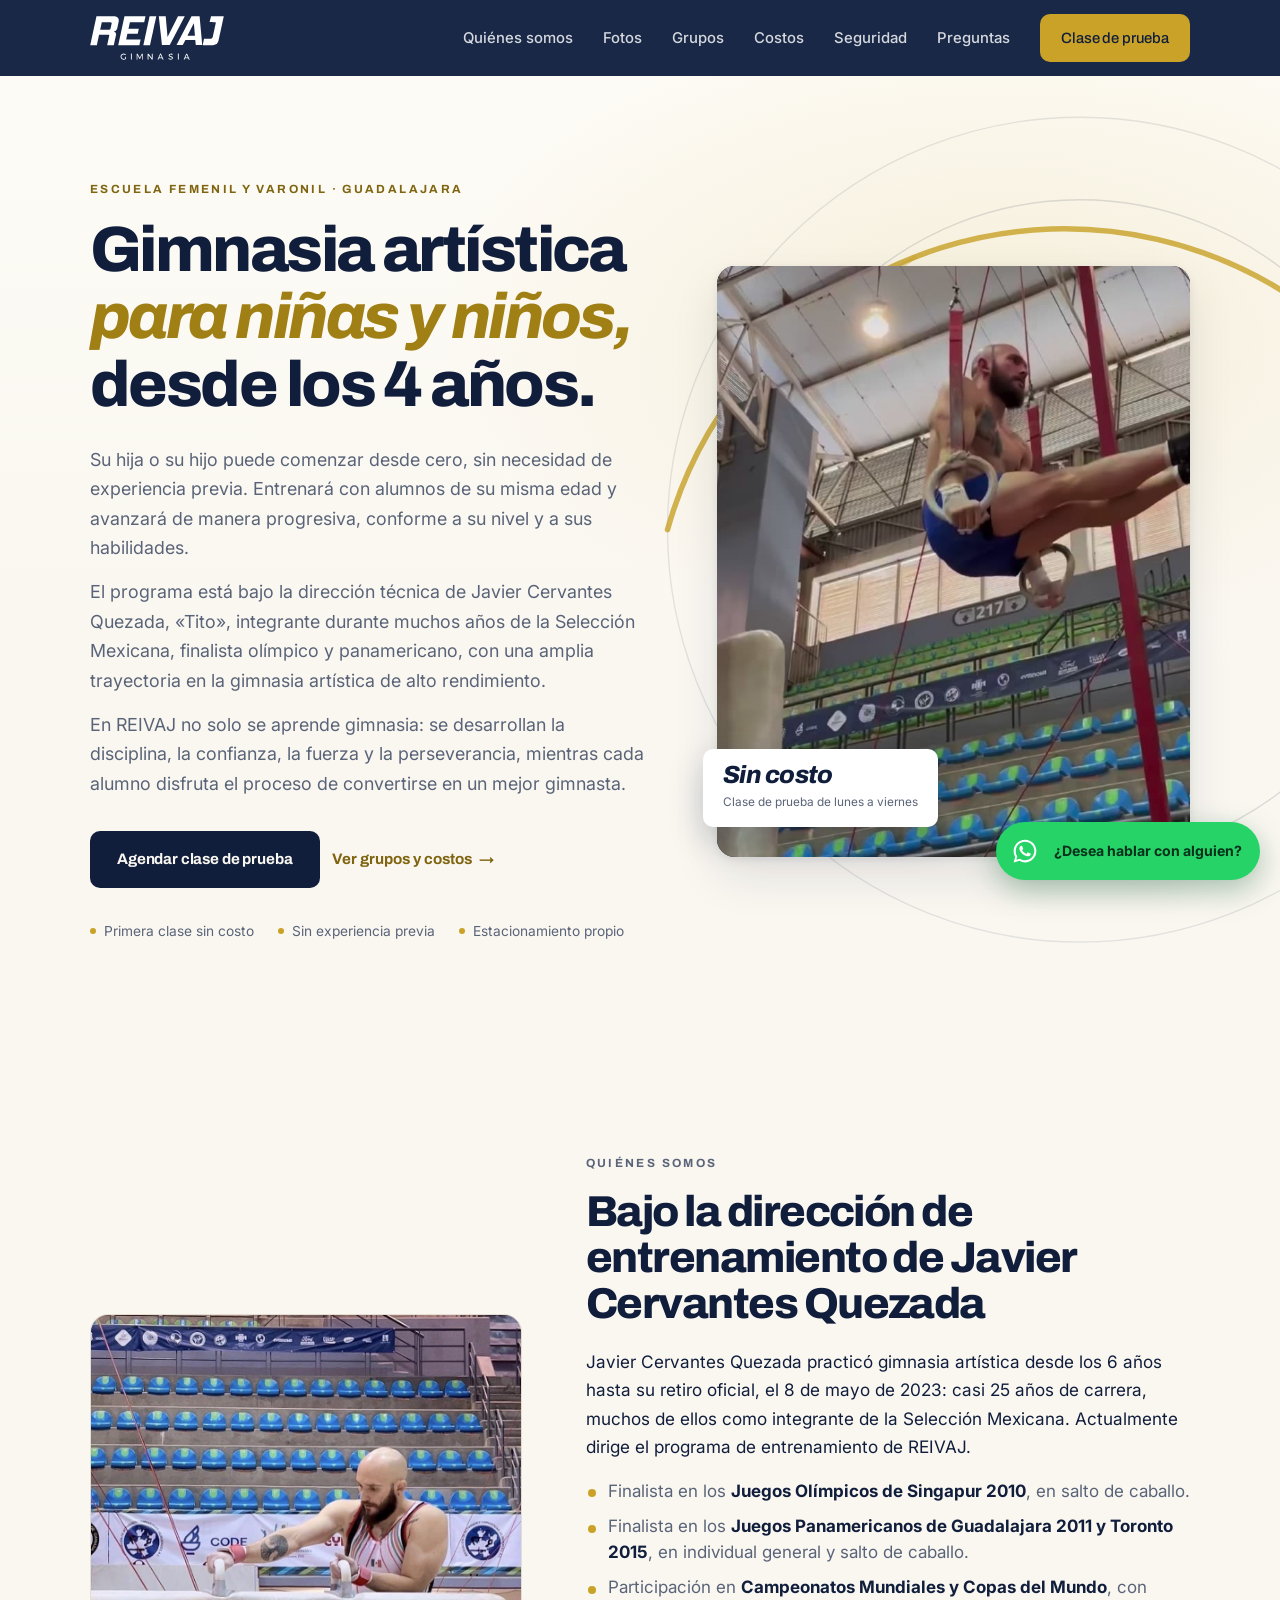
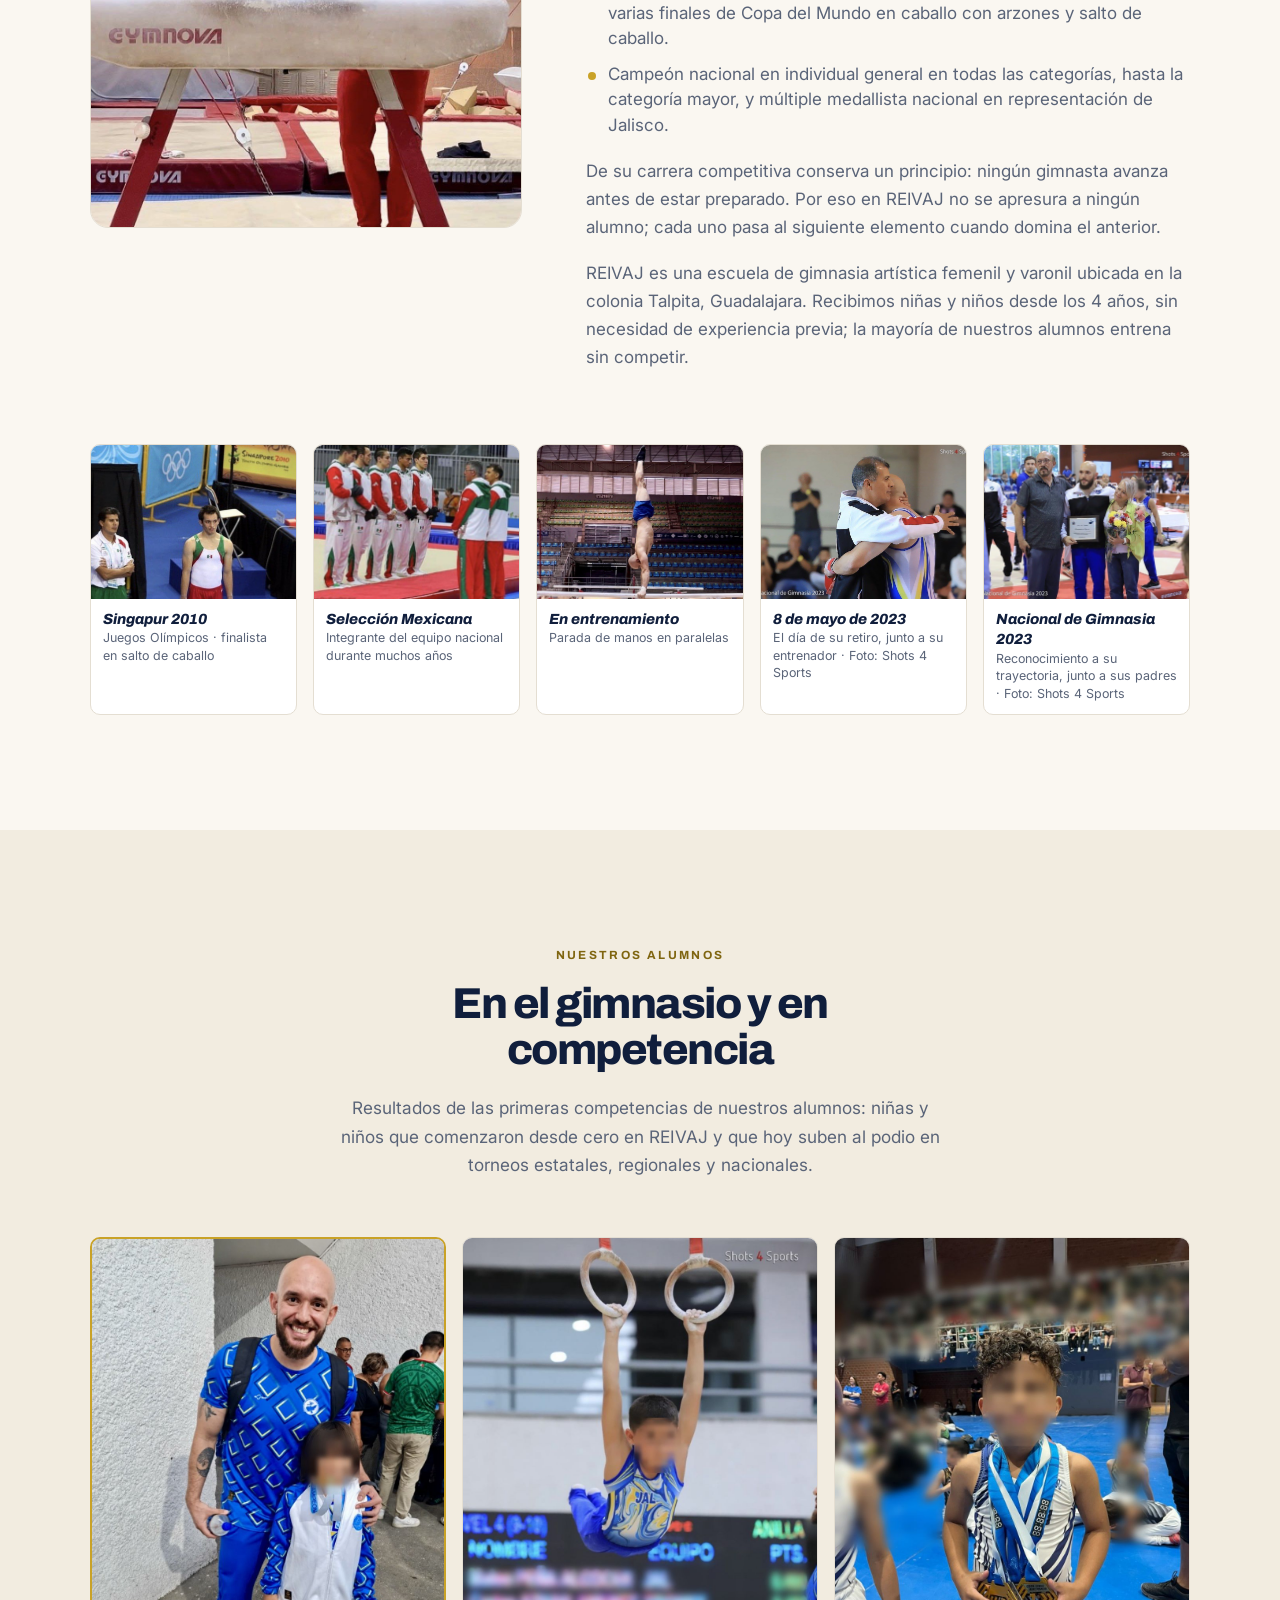
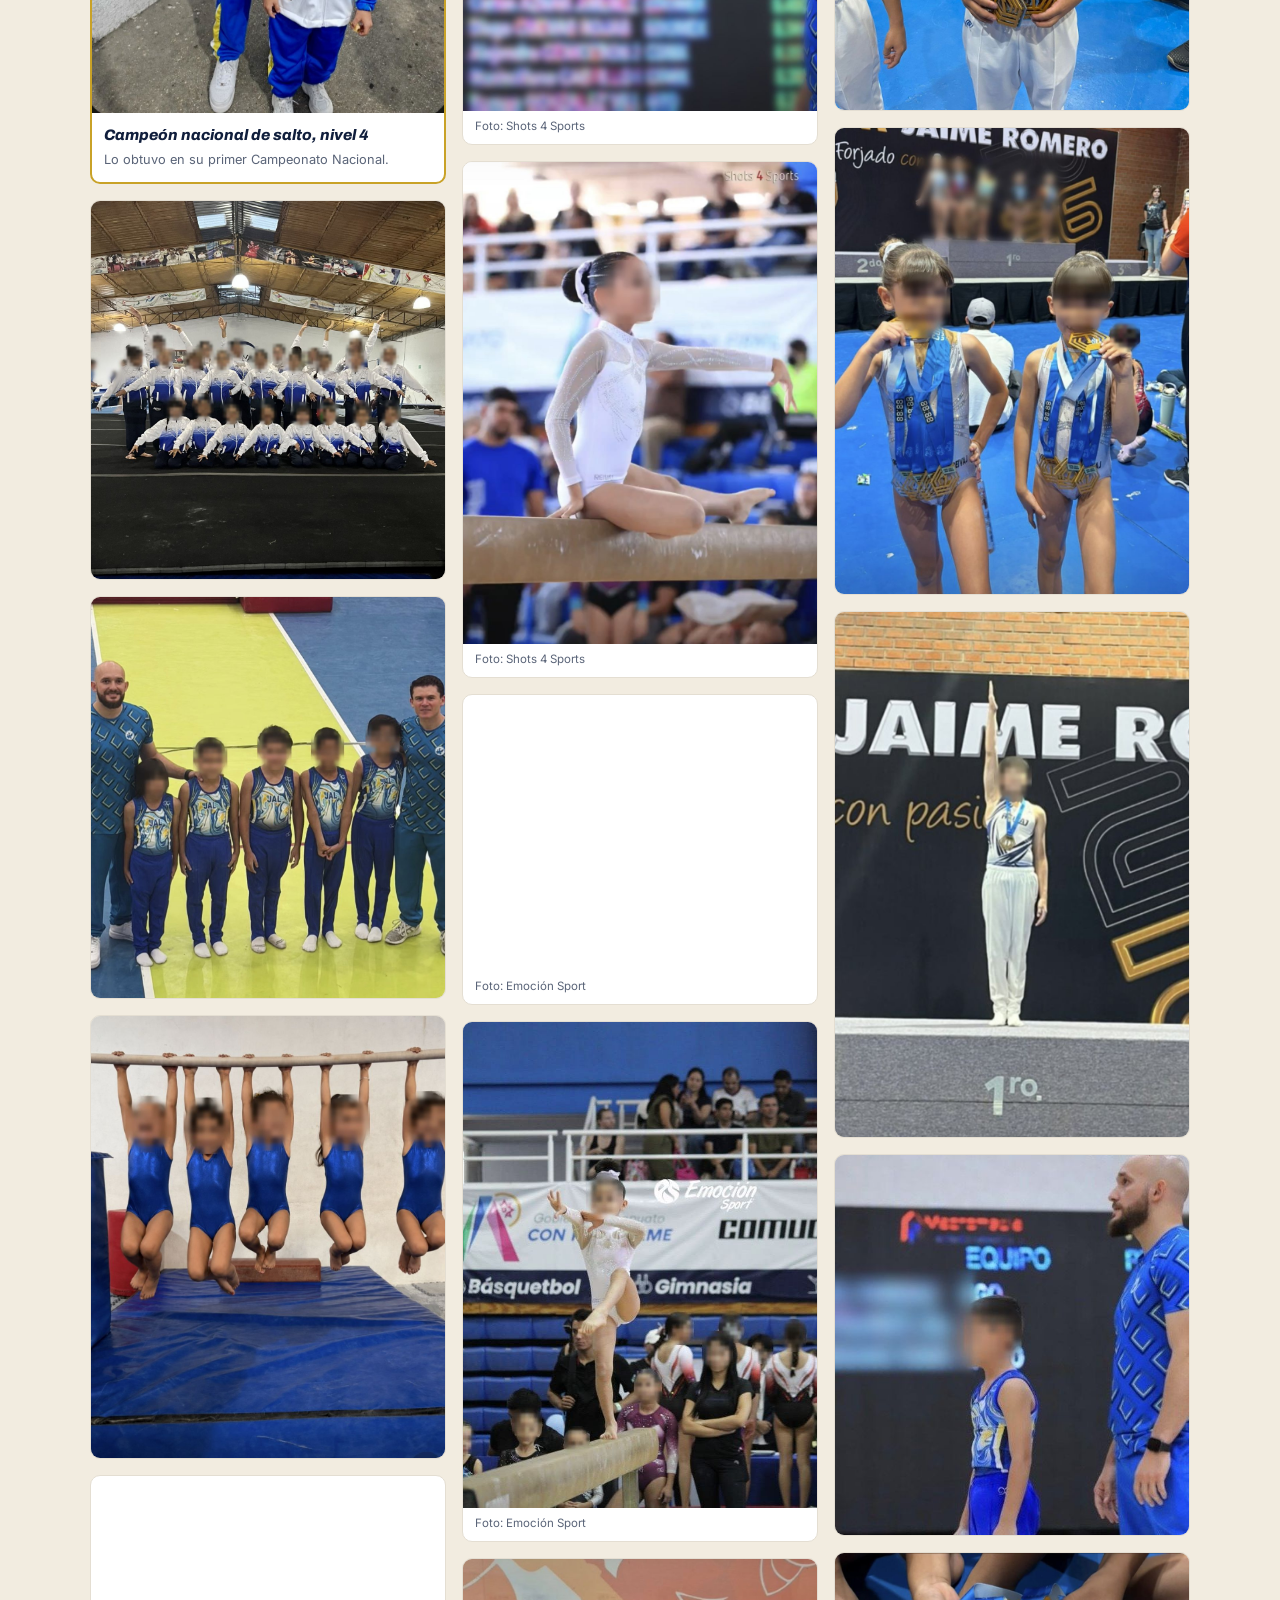
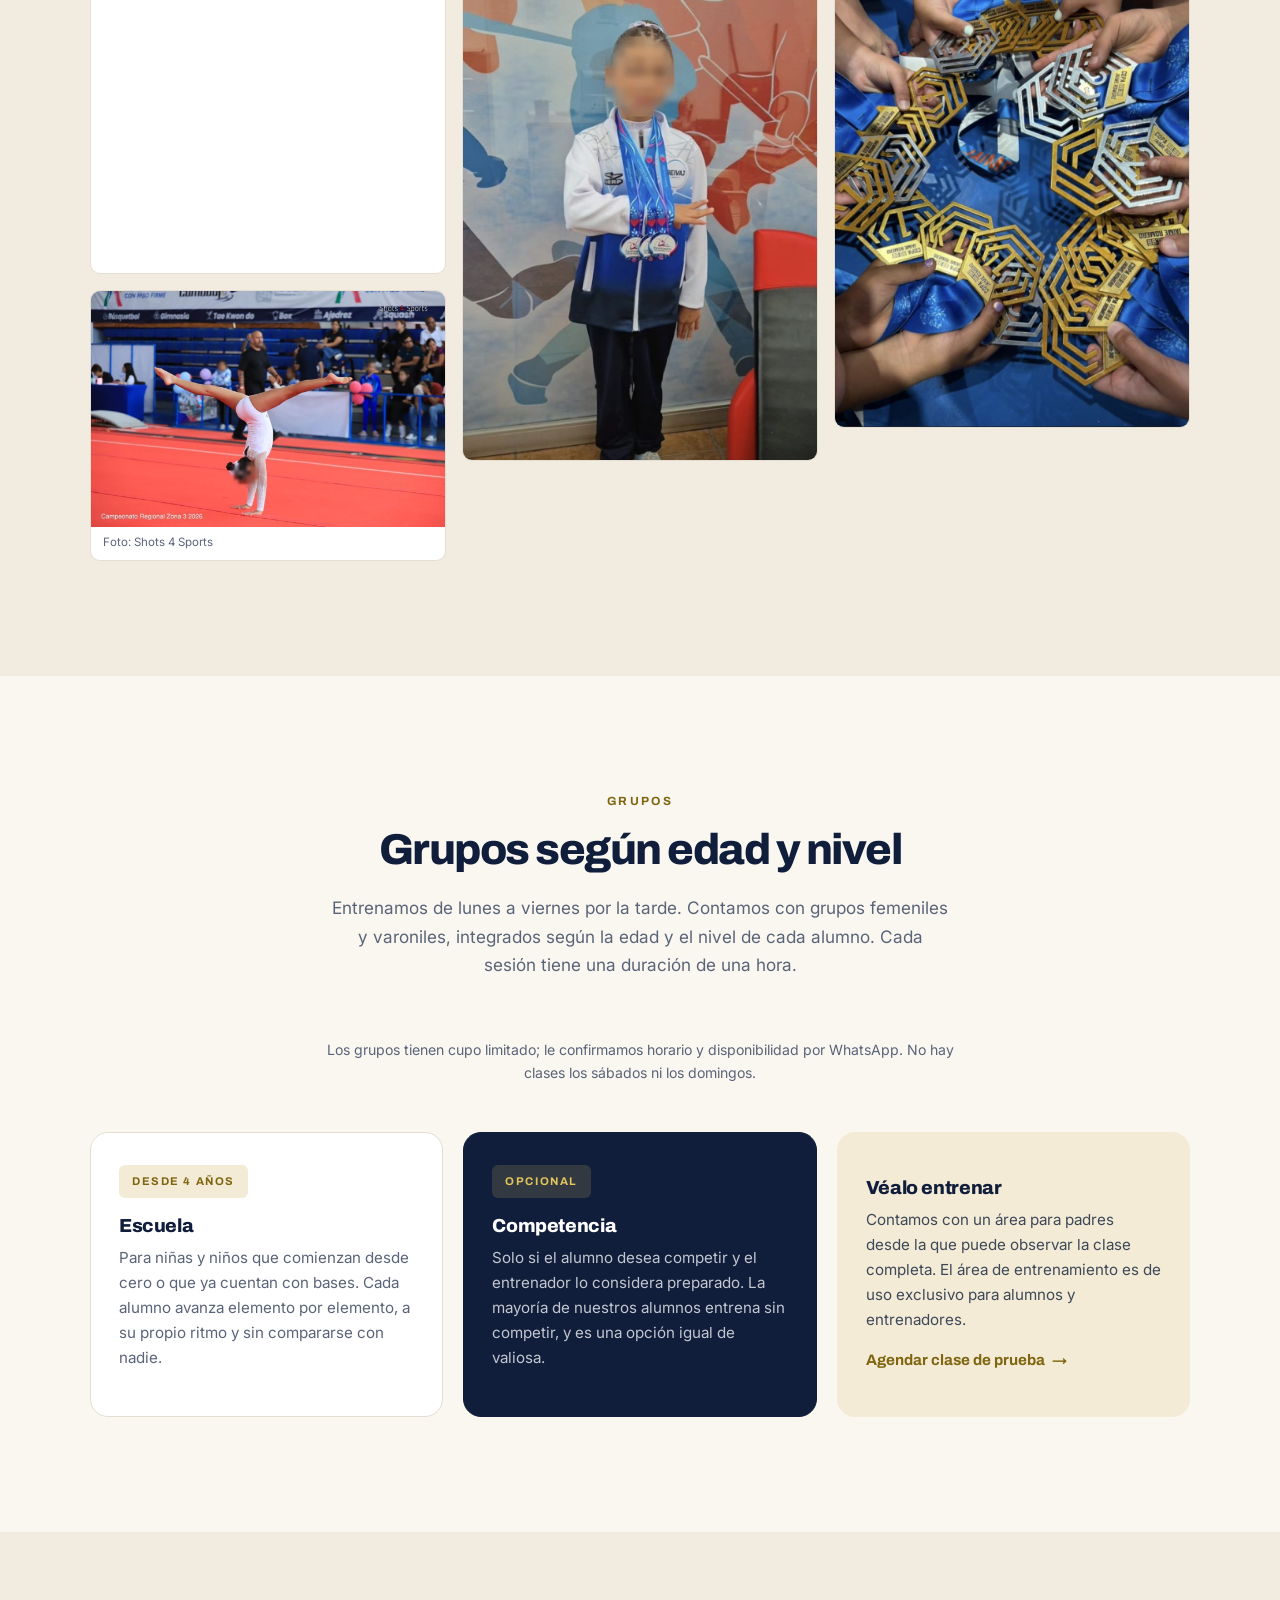
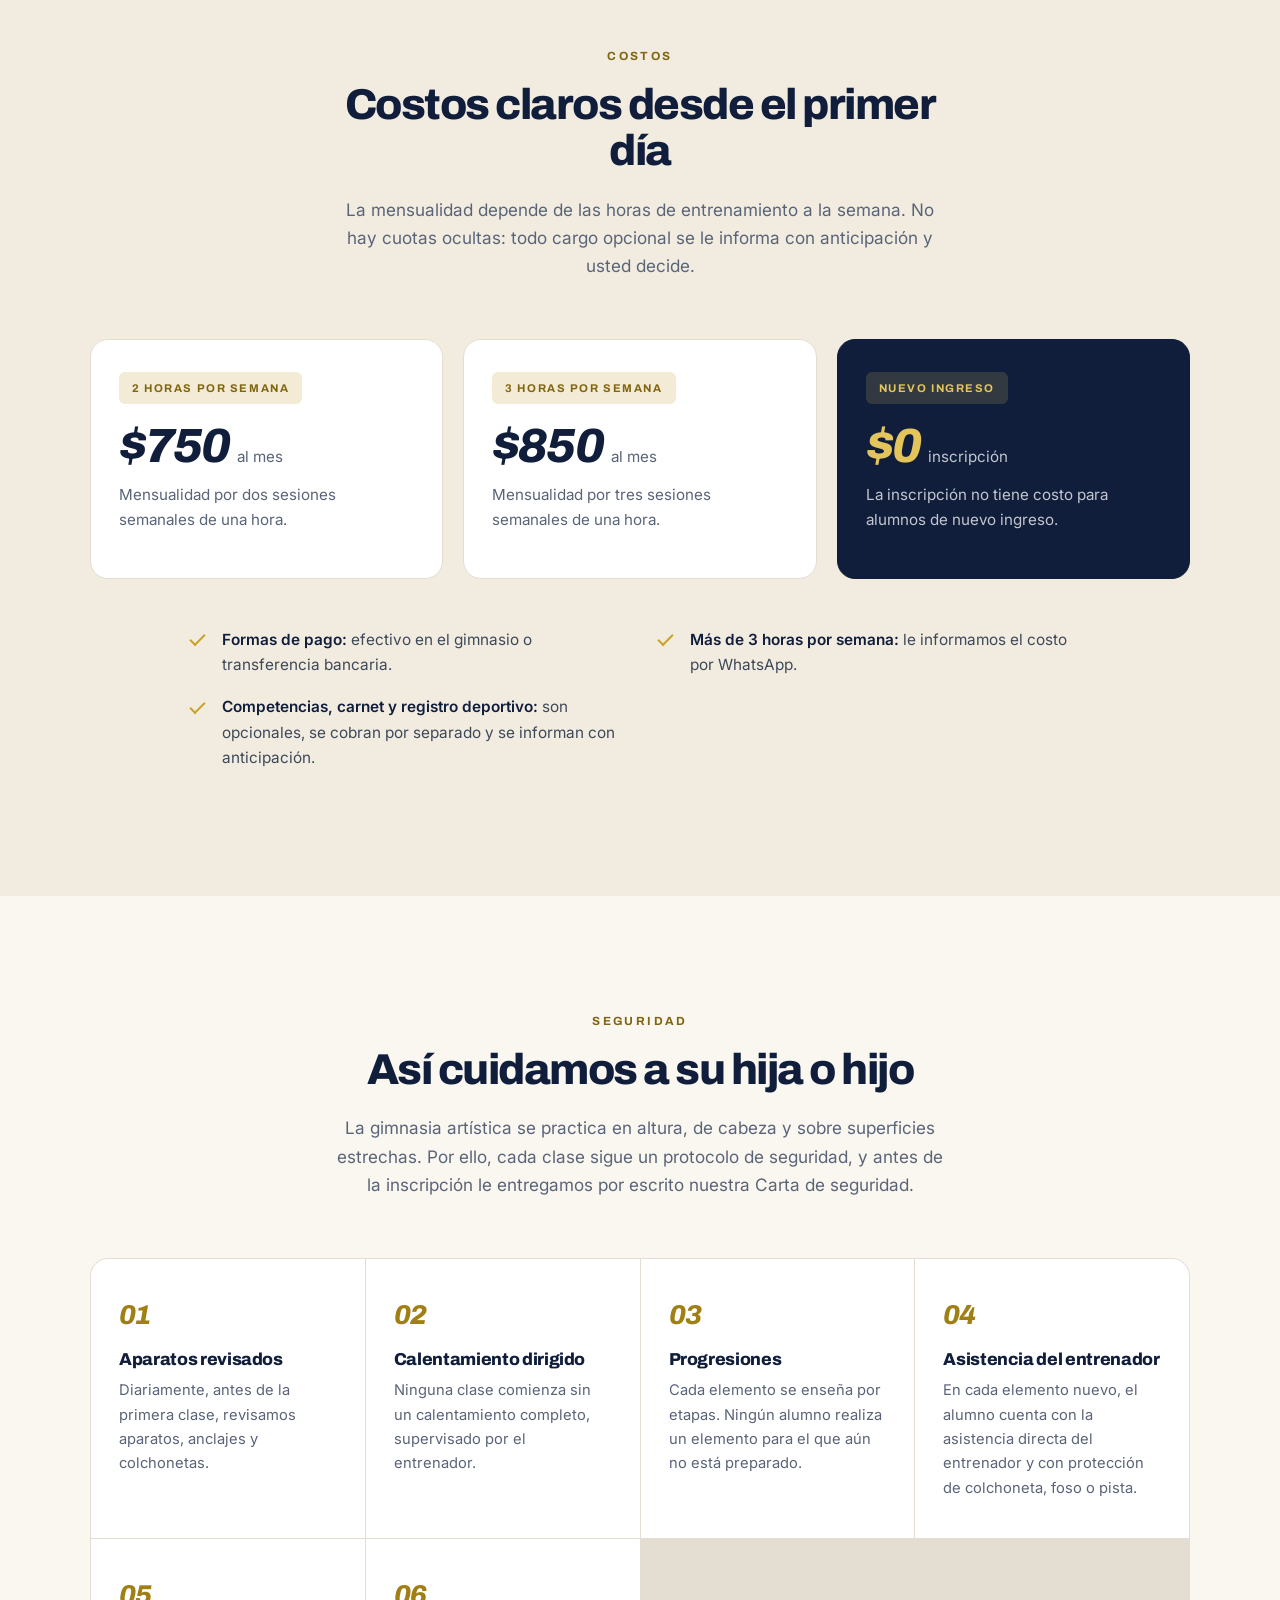
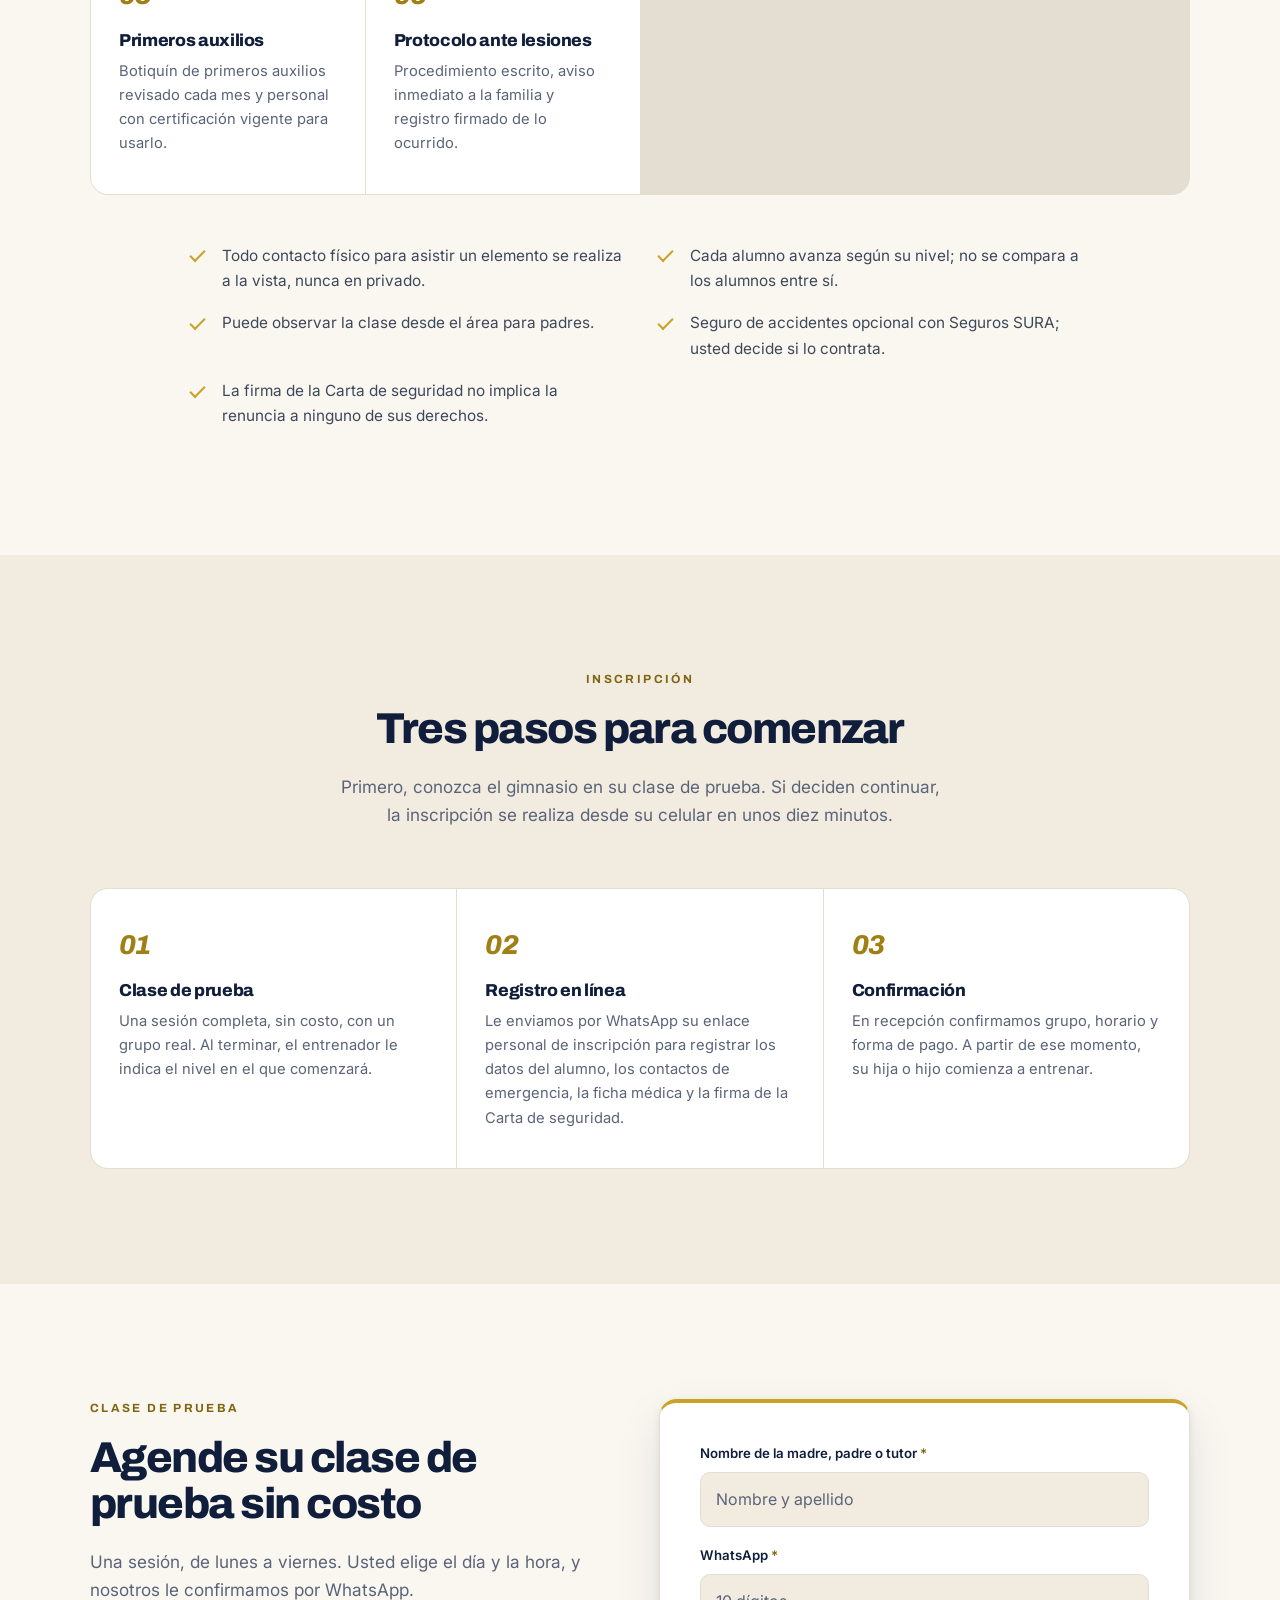
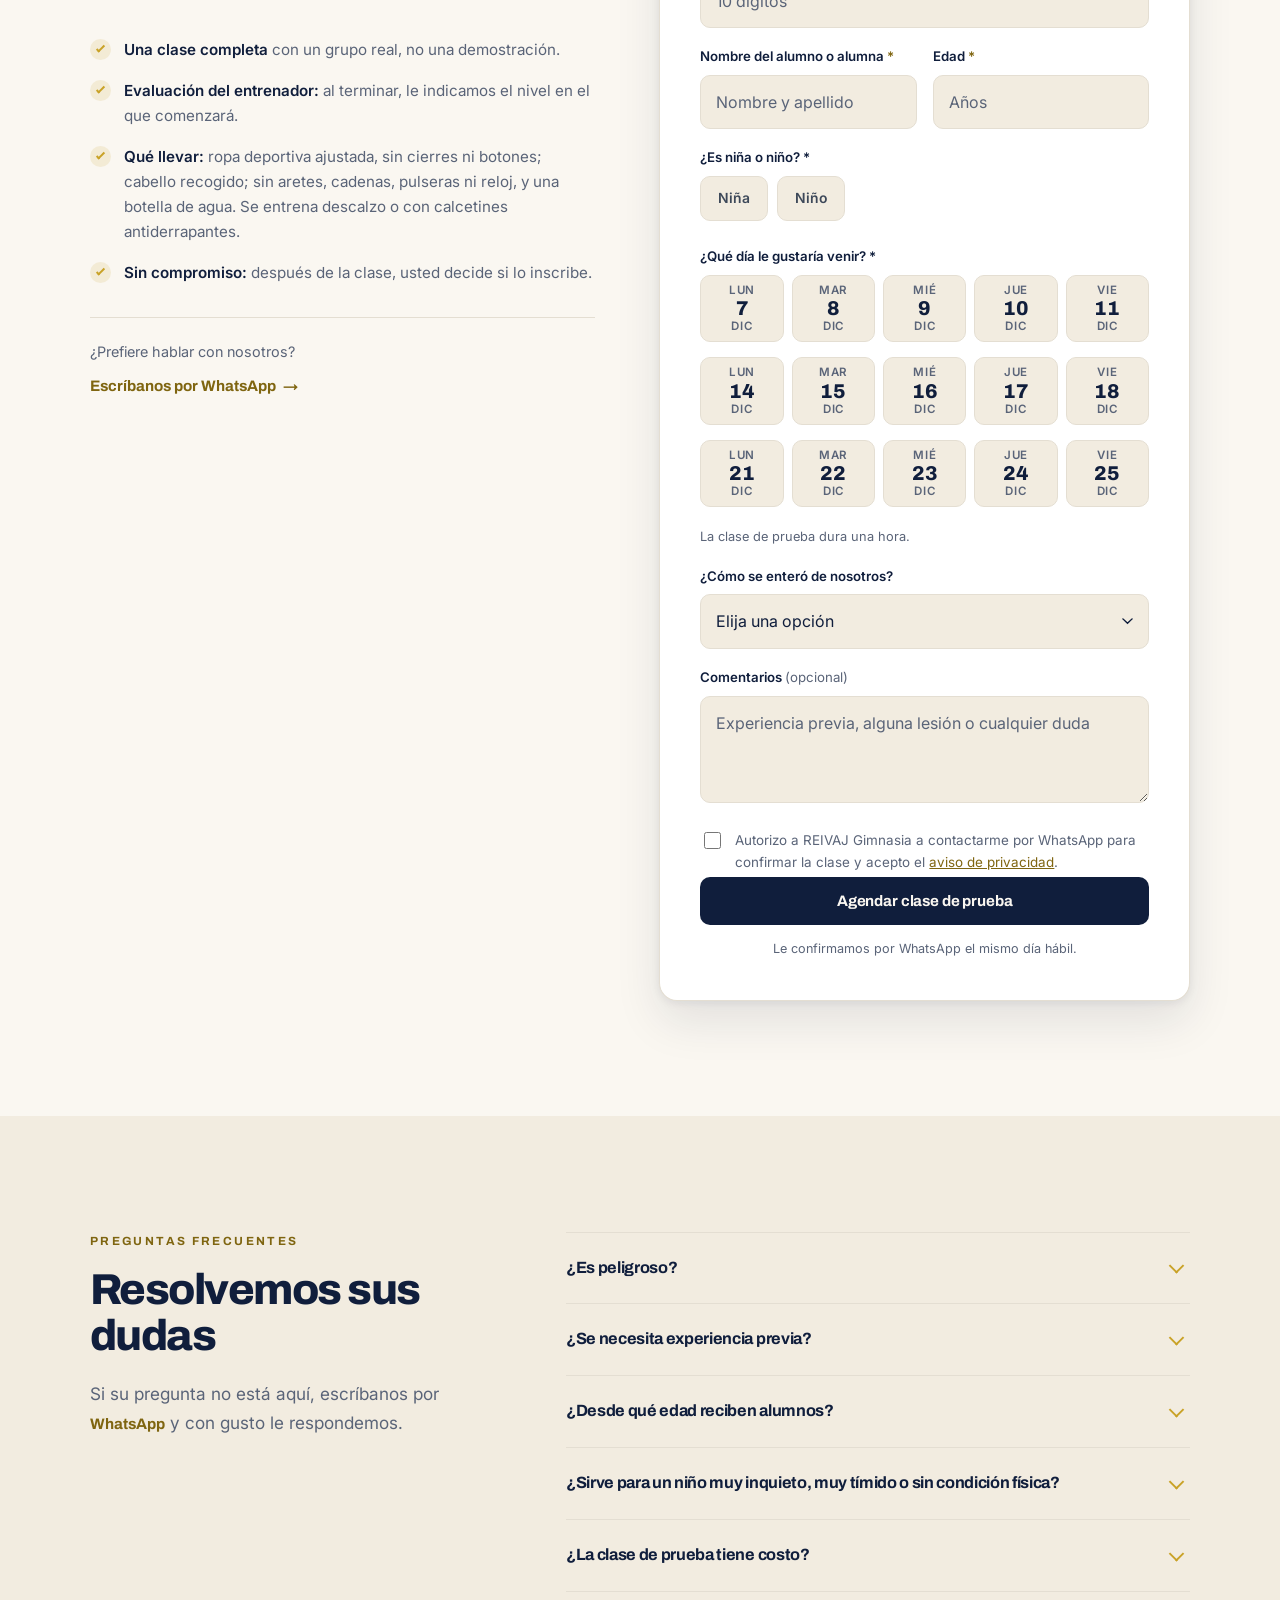
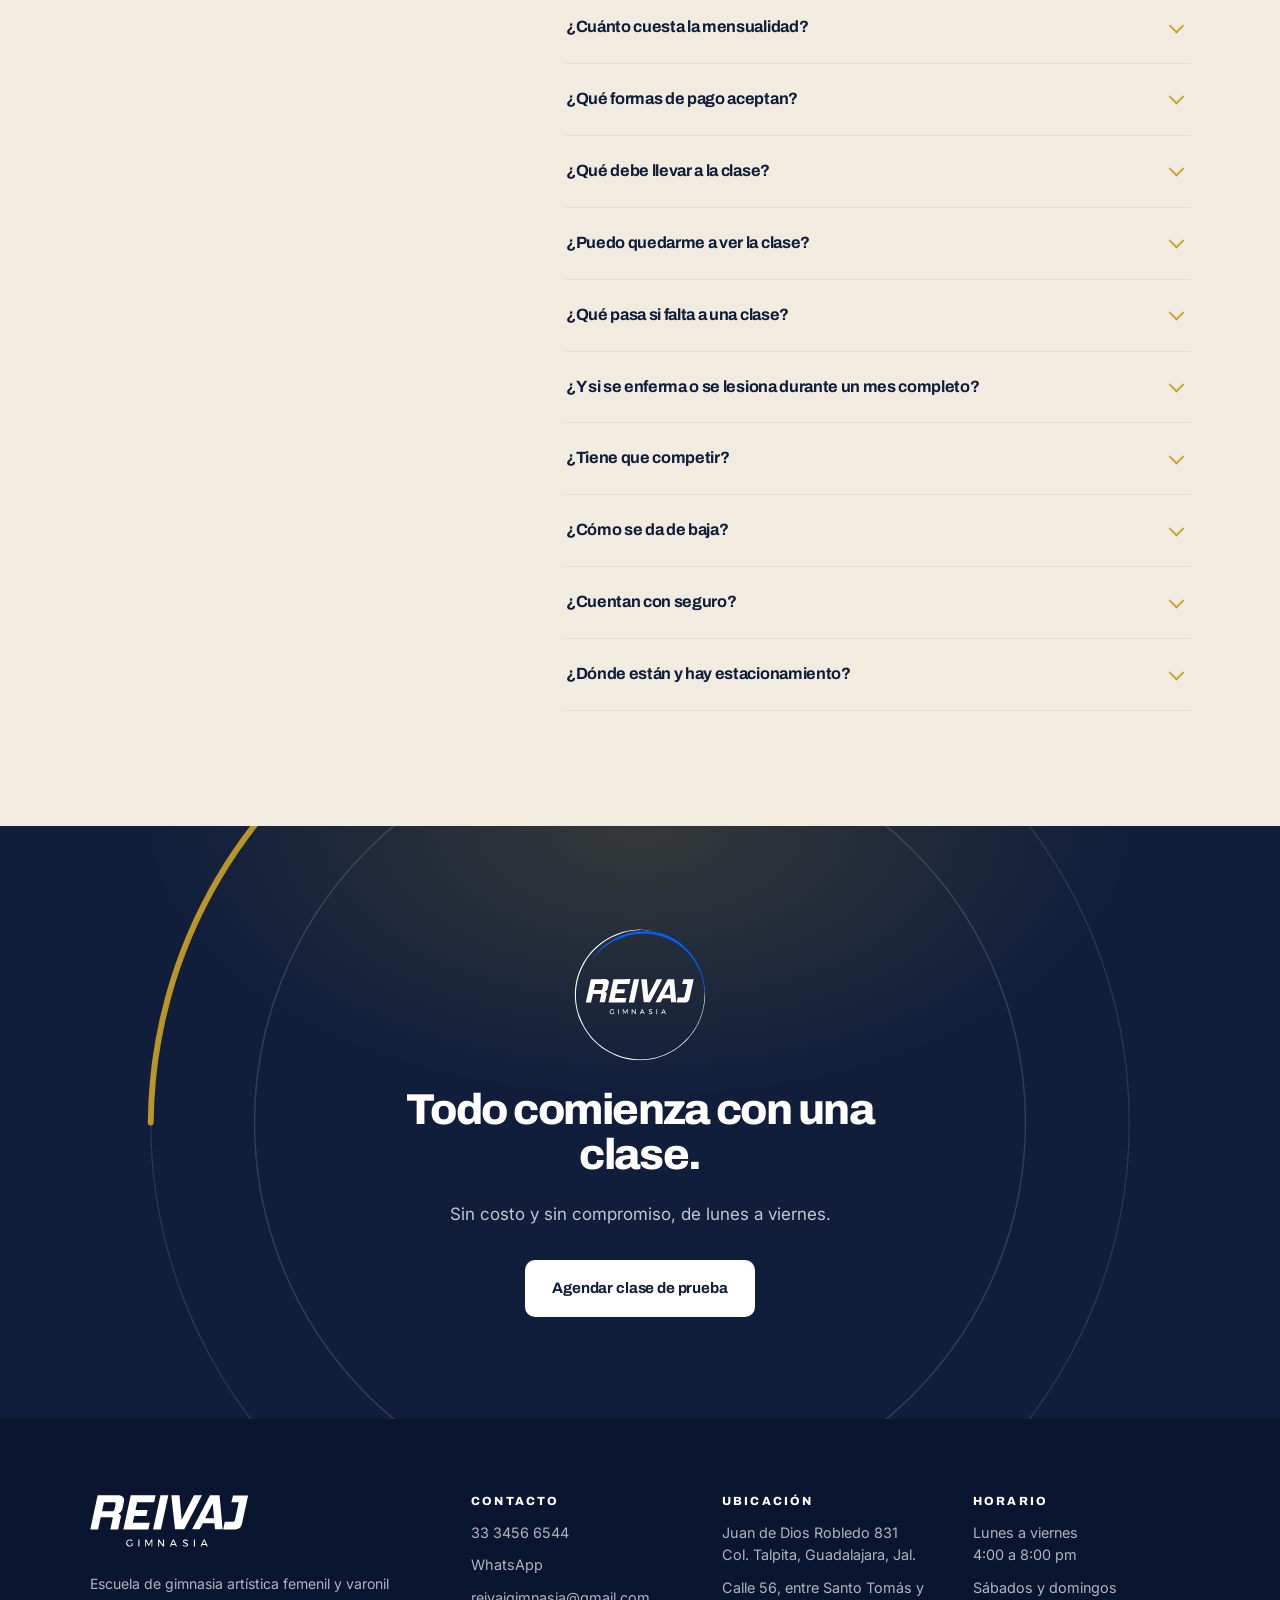
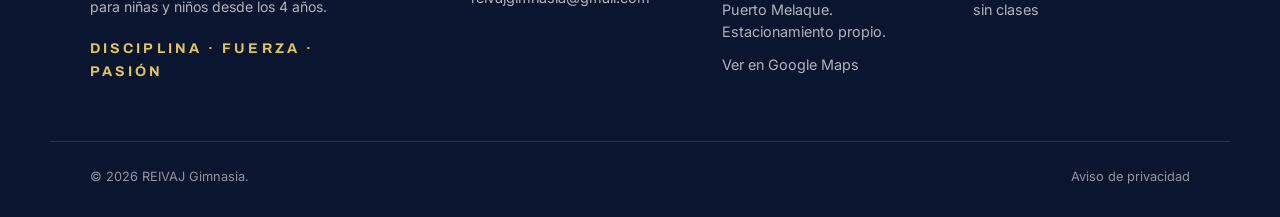
==== index.html @ dcd71bd6 "Quiénes somos: sin la frase de acrobacia, parkour y porrismo Co-Authored-By: Claude Opus 5.5 <norepl" ====
<!DOCTYPE html>
<html lang="es-MX">
<head>
<meta charset="UTF-8">
<meta name="viewport" content="width=device-width, initial-scale=1">
<title>REIVAJ Gimnasia | Gimnasia artística en Guadalajara desde los 4 años</title>
<meta name="description" content="Escuela de gimnasia artística femenil y varonil en la colonia Talpita, Guadalajara. Recibimos niñas y niños desde los 4 años, sin necesidad de experiencia previa. Agende su clase de prueba sin costo.">
<meta name="theme-color" content="#101E3C">
<!-- Impide que el modo oscuro automático del navegador invierta la página.
     Va aquí y no solo en el CSS para que el navegador lo sepa antes de cargar styles.css. -->
<meta name="color-scheme" content="only light">

<!-- Open Graph -->
<meta property="og:type" content="website">
<meta property="og:url" content="https://www.gimnasiareivaj.com/">
<link rel="canonical" href="https://www.gimnasiareivaj.com/">
<meta property="og:locale" content="es_MX">
<meta property="og:title" content="REIVAJ Gimnasia · Gimnasia artística en Guadalajara">
<meta property="og:description" content="Niñas y niños desde los 4 años, sin necesidad de experiencia previa. Agende su clase de prueba sin costo en la colonia Talpita, Guadalajara.">
<meta property="og:image" content="https://www.gimnasiareivaj.com/assets/icono.png">

<!-- Marca que hay JS: sin esto, el contenido nunca se oculta para animar.
     El temporizador garantiza que la página sea visible aunque script.js falle. -->
<script>
  document.documentElement.classList.add('js');
  setTimeout(function () {
    document.querySelectorAll('.reveal').forEach(function (el) { el.classList.add('is-in'); });
  }, 2000);
</script>

<link rel="icon" href="assets/icono-192.png">
<link rel="apple-touch-icon" href="assets/apple-touch-icon.png">
<link rel="preconnect" href="https://fonts.googleapis.com">
<link rel="preconnect" href="https://fonts.gstatic.com" crossorigin>
<link href="https://fonts.googleapis.com/css2?family=Archivo:ital,wght@0,600;0,700;0,800;1,700;1,800&family=Inter:wght@400;500;600;700&display=swap" rel="stylesheet">
<link rel="stylesheet" href="styles.css">
</head>
<body>

<a class="skip-link" href="#agendar">Ir a agendar clase de prueba</a>

<!-- ============ NAV ============ -->
<header class="nav" id="nav">
  <div class="wrap nav__inner">
    <a class="brand" href="#inicio" aria-label="REIVAJ Gimnasia, inicio">
      <svg class="brand__logo" aria-hidden="true"><use href="assets/logo-reivaj.svg#reivaj-wordmark"/></svg>
    </a>

    <nav class="nav__links" id="navLinks" aria-label="Principal">
      <a href="#nosotros">Quiénes somos</a>
      <a href="#fotos">Fotos</a>
      <a href="#horarios">Grupos</a>
      <a href="#costos">Costos</a>
      <a href="#seguridad">Seguridad</a>
      <a href="#faq">Preguntas</a>
      <a class="btn btn--sm btn--primary" href="#agendar">Clase de prueba</a>
    </nav>

    <button class="nav__toggle" id="navToggle" aria-label="Abrir menú" aria-expanded="false" aria-controls="navLinks">
      <span></span><span></span>
    </button>
  </div>
</header>

<main id="inicio">

<!-- ============ HERO ============ -->
<section class="hero">
  <div class="hero__arcs" aria-hidden="true">
    <svg viewBox="0 0 1200 700" preserveAspectRatio="xMidYMid slice">
      <circle cx="920" cy="330" r="300" fill="none" stroke="#101E3C" stroke-width="1" opacity=".10"/>
      <circle cx="920" cy="330" r="240" fill="none" stroke="#101E3C" stroke-width="1" opacity=".13"/>
      <path d="M620 330a300 300 0 0 1 480-150" fill="none" stroke="#C9A227" stroke-width="4" stroke-linecap="round" opacity=".8"/>
      <path d="M680 330a240 240 0 0 1 120-198" fill="none" stroke="#C9A227" stroke-width="3" stroke-linecap="round" opacity=".4"/>
    </svg>
  </div>

  <div class="wrap hero__inner">
    <div class="hero__copy reveal">
      <p class="eyebrow">Escuela femenil y varonil · Guadalajara</p>
      <h1>Gimnasia artística<br><em>para niñas y niños,</em><br>desde los 4 años.</h1>
      <p class="lead">Su hija o su hijo puede comenzar desde cero, sin necesidad de experiencia previa. Entrenará con alumnos de su misma edad y avanzará de manera progresiva, conforme a su nivel y a sus habilidades.</p>
      <p class="lead">El programa está bajo la dirección técnica de Javier Cervantes Quezada, «Tito», integrante durante muchos años de la Selección Mexicana, finalista olímpico y panamericano, con una amplia trayectoria en la gimnasia artística de alto rendimiento.</p>
      <p class="lead">En REIVAJ no solo se aprende gimnasia: se desarrollan la disciplina, la confianza, la fuerza y la perseverancia, mientras cada alumno disfruta el proceso de convertirse en un mejor gimnasta.</p>
      <div class="hero__actions">
        <a class="btn btn--primary" href="#agendar">Agendar clase de prueba</a>
        <a class="link-arrow" href="#horarios">Ver grupos y costos <span aria-hidden="true">→</span></a>
      </div>
      <ul class="hero__meta">
        <li>Primera clase sin costo</li>
        <li>Sin experiencia previa</li>
        <li>Estacionamiento propio</li>
      </ul>
    </div>

    <div class="hero__visual reveal">
      <div class="photo photo--hero photo--video">
        <video class="hero__video" id="heroVideo" autoplay muted loop playsinline preload="metadata" poster="assets/inicio.jpg" aria-label="Javier Cervantes entrenando en anillas y en barra fija">
          <source src="assets/inicio.mp4" type="video/mp4">
        </video>
      </div>
      <div class="hero__badge">
        <strong>Sin costo</strong>
        <span>Clase de prueba de lunes a viernes</span>
      </div>
    </div>
  </div>
</section>

<!-- ============ QUIÉNES SOMOS ============ -->
<section class="section" id="nosotros">
  <div class="wrap nosotros">
    <figure class="nosotros__foto reveal">
      <img src="assets/fotos/javier-arzones.jpg" alt="Javier Cervantes Quezada en el caballo con arzones" width="960" height="1144" loading="lazy" decoding="async">
    </figure>

    <div class="nosotros__texto reveal">
      <p class="eyebrow">Quiénes somos</p>
      <h2>Bajo la dirección de entrenamiento de Javier Cervantes Quezada</h2>
      <p class="lead">Javier Cervantes Quezada practicó gimnasia artística desde los 6 años hasta su retiro oficial, el 8 de mayo de 2023: casi 25 años de carrera, muchos de ellos como integrante de la Selección Mexicana. Actualmente dirige el programa de entrenamiento de REIVAJ.</p>
      <ul class="logros">
        <li>Finalista en los <strong>Juegos Olímpicos de Singapur 2010</strong>, en salto de caballo.</li>
        <li>Finalista en los <strong>Juegos Panamericanos de Guadalajara 2011 y Toronto 2015</strong>, en individual general y salto de caballo.</li>
        <li>Participación en <strong>Campeonatos Mundiales y Copas del Mundo</strong>, con varias finales de Copa del Mundo en caballo con arzones y salto de caballo.</li>
        <li>Campeón nacional en individual general en todas las categorías, hasta la categoría mayor, y múltiple medallista nacional en representación de Jalisco.</li>
      </ul>
      <p>De su carrera competitiva conserva un principio: ningún gimnasta avanza antes de estar preparado. Por eso en REIVAJ no se apresura a ningún alumno; cada uno pasa al siguiente elemento cuando domina el anterior.</p>
      <p>REIVAJ es una escuela de gimnasia artística femenil y varonil ubicada en la colonia Talpita, Guadalajara. Recibimos niñas y niños desde los 4 años, sin necesidad de experiencia previa; la mayoría de nuestros alumnos entrena sin competir.</p>
    </div>
  </div>
  <div class="wrap">
    <div class="trayectoria">
      <figure class="trayectoria__item reveal">
        <img src="assets/fotos/javier-singapur-2010.jpg" alt="Javier Cervantes con su entrenador en los Juegos Olímpicos de Singapur 2010" width="960" height="614" loading="lazy" decoding="async">
        <figcaption><strong>Singapur 2010</strong>Juegos Olímpicos · finalista en salto de caballo</figcaption>
      </figure>
      <figure class="trayectoria__item reveal">
        <img src="assets/fotos/javier-seleccion.jpg" alt="Selección Mexicana de gimnasia artística varonil en competencia" width="960" height="621" loading="lazy" decoding="async">
        <figcaption><strong>Selección Mexicana</strong>Integrante del equipo nacional durante muchos años</figcaption>
      </figure>
      <figure class="trayectoria__item reveal">
        <img class="encuadre-arriba" src="assets/fotos/javier-parada-paralelas.jpg" alt="Javier Cervantes en parada de manos sobre las paralelas" width="960" height="1147" loading="lazy" decoding="async">
        <figcaption><strong>En entrenamiento</strong>Parada de manos en paralelas</figcaption>
      </figure>
      <figure class="trayectoria__item reveal">
        <img src="assets/fotos/javier-abrazo-2023.jpg" alt="Javier Cervantes abraza a su entrenador el día de su retiro" width="960" height="614" loading="lazy" decoding="async">
        <figcaption><strong>8 de mayo de 2023</strong>El día de su retiro, junto a su entrenador · Foto: Shots 4 Sports</figcaption>
      </figure>
      <figure class="trayectoria__item reveal">
        <img src="assets/fotos/javier-reconocimiento-2023.jpg" alt="Javier Cervantes con sus padres y la placa de reconocimiento a su trayectoria" width="960" height="622" loading="lazy" decoding="async">
        <figcaption><strong>Nacional de Gimnasia 2023</strong>Reconocimiento a su trayectoria, junto a sus padres · Foto: Shots 4 Sports</figcaption>
      </figure>
    </div>
  </div>
</section>

<!-- ============ FOTOS ============ -->
<section class="section section--alt" id="fotos">
  <div class="wrap">
    <header class="section__head reveal">
      <p class="eyebrow">Nuestros alumnos</p>
      <h2>En el gimnasio y en competencia</h2>
      <p class="section__lead">Resultados de las primeras competencias de nuestros alumnos: niñas y niños que comenzaron desde cero en REIVAJ y que hoy suben al podio en torneos estatales, regionales y nacionales.</p>
    </header>

    <div class="galeria">
      <figure class="foto foto--destacada reveal">
        <img src="assets/fotos/medalla-en-la-boca.jpg" alt="Alumno de REIVAJ, campeón nacional de salto en nivel 4, con su medalla junto a su entrenador" width="891" height="1200" loading="lazy" decoding="async">
        <figcaption><strong>Campeón nacional de salto, nivel 4</strong>Lo obtuvo en su primer Campeonato Nacional.</figcaption>
      </figure>
      <figure class="foto reveal">
        <img src="assets/fotos/equipo-femenil.jpg" alt="Equipo femenil con chamarras de REIVAJ en el gimnasio" width="1124" height="1200" loading="lazy" decoding="async">
      </figure>
      <figure class="foto reveal">
        <img src="assets/fotos/equipo-varonil.jpg" alt="Equipo varonil con sus entrenadores en competencia" width="1057" height="1200" loading="lazy" decoding="async">
      </figure>
      <figure class="foto reveal">
        <img src="assets/fotos/colgadas-de-la-barra.jpg" alt="Cinco alumnas pequeñas colgadas de la barra" width="961" height="1200" loading="lazy" decoding="async">
      </figure>
      <figure class="foto reveal">
        <img src="assets/fotos/paralelas.jpg" alt="Alumno en paralelas, con su entrenador al lado" width="1070" height="1200" loading="lazy" decoding="async">
      </figure>
      <figure class="foto reveal">
        <img src="assets/fotos/parada-de-manos-piso.jpg" alt="Alumna en parada de manos con piernas abiertas en piso" width="1200" height="799" loading="lazy" decoding="async">
        <figcaption>Foto: Shots 4 Sports</figcaption>
      </figure>
      <figure class="foto reveal">
        <img src="assets/fotos/anillas.jpg" alt="Alumno en anillas durante una competencia" width="898" height="1200" loading="lazy" decoding="async">
        <figcaption>Foto: Shots 4 Sports</figcaption>
      </figure>
      <figure class="foto reveal">
        <img src="assets/fotos/viga-competencia.jpg" alt="Alumna sentada en la viga durante una competencia" width="882" height="1200" loading="lazy" decoding="async">
        <figcaption>Foto: Shots 4 Sports</figcaption>
      </figure>
      <figure class="foto reveal">
        <img src="assets/fotos/viga-irapuato.jpg" alt="Alumna en equilibrio sobre la viga en un torneo en Irapuato" width="1200" height="935" loading="lazy" decoding="async">
        <figcaption>Foto: Emoción Sport</figcaption>
      </figure>
      <figure class="foto reveal">
        <img src="assets/fotos/viga-con-publico.jpg" alt="Alumna en la viga frente al público" width="609" height="837" loading="lazy" decoding="async">
        <figcaption>Foto: Emoción Sport</figcaption>
      </figure>
      <figure class="foto reveal">
        <img src="assets/fotos/medallas-tres.jpg" alt="Alumna con tres medallas" width="849" height="1200" loading="lazy" decoding="async">
      </figure>
      <figure class="foto reveal">
        <img src="assets/fotos/medallas-rizos.jpg" alt="Alumno con sus medallas al terminar el torneo" width="900" height="1200" loading="lazy" decoding="async">
      </figure>
      <figure class="foto reveal">
        <img src="assets/fotos/dos-mordiendo-medalla.jpg" alt="Dos alumnas muerden sus medallas de oro" width="913" height="1200" loading="lazy" decoding="async">
      </figure>
      <figure class="foto reveal">
        <img src="assets/fotos/podio-primer-lugar.jpg" alt="Alumno en el primer lugar del podio" width="809" height="1200" loading="lazy" decoding="async">
      </figure>
      <figure class="foto reveal">
        <img src="assets/fotos/nino-con-entrenador.jpg" alt="Alumno y entrenador esperan su turno en competencia" width="520" height="559" loading="lazy" decoding="async">
      </figure>
      <figure class="foto reveal">
        <img src="assets/fotos/manos-con-medallas.jpg" alt="Manos de alumnas sosteniendo sus medallas" width="897" height="1200" loading="lazy" decoding="async">
      </figure>
    </div>
  </div>
</section>

<!-- ============ HORARIOS ============ -->
<section class="section" id="horarios">
  <div class="wrap">
    <header class="section__head reveal">
      <p class="eyebrow">Grupos</p>
      <h2>Grupos según edad y nivel</h2>
      <p class="section__lead">Entrenamos de lunes a viernes por la tarde. Contamos con grupos femeniles y varoniles, integrados según la edad y el nivel de cada alumno. Cada sesión tiene una duración de una hora.</p>
    </header>

    <p class="nota-centro reveal">Los grupos tienen cupo limitado; le confirmamos horario y disponibilidad por WhatsApp. No hay clases los sábados ni los domingos.</p>

    <div class="cards cards--tres">
      <article class="card reveal">
        <span class="card__age">Desde 4 años</span>
        <h3>Escuela</h3>
        <p>Para niñas y niños que comienzan desde cero o que ya cuentan con bases. Cada alumno avanza elemento por elemento, a su propio ritmo y sin compararse con nadie.</p>
      </article>

      <article class="card card--dark reveal">
        <span class="card__age">Opcional</span>
        <h3>Competencia</h3>
        <p>Solo si el alumno desea competir y el entrenador lo considera preparado. La mayoría de nuestros alumnos entrena sin competir, y es una opción igual de valiosa.</p>
      </article>

      <article class="card card--cta reveal">
        <h3>Véalo entrenar</h3>
        <p>Contamos con un área para padres desde la que puede observar la clase completa. El área de entrenamiento es de uso exclusivo para alumnos y entrenadores.</p>
        <a class="link-arrow" href="#agendar">Agendar clase de prueba <span aria-hidden="true">→</span></a>
      </article>
    </div>
  </div>
</section>

<!-- ============ COSTOS ============ -->
<section class="section section--alt" id="costos">
  <div class="wrap">
    <header class="section__head reveal">
      <p class="eyebrow">Costos</p>
      <h2>Costos claros desde el primer día</h2>
      <p class="section__lead">La mensualidad depende de las horas de entrenamiento a la semana. No hay cuotas ocultas: todo cargo opcional se le informa con anticipación y usted decide.</p>
    </header>

    <div class="cards cards--tres precios">
      <article class="card reveal">
        <span class="card__age">2 horas por semana</span>
        <p class="precio"><strong>$750</strong> al mes</p>
        <p>Mensualidad por dos sesiones semanales de una hora.</p>
      </article>

      <article class="card reveal">
        <span class="card__age">3 horas por semana</span>
        <p class="precio"><strong>$850</strong> al mes</p>
        <p>Mensualidad por tres sesiones semanales de una hora.</p>
      </article>

      <article class="card card--dark reveal">
        <span class="card__age">Nuevo ingreso</span>
        <p class="precio"><strong>$0</strong> inscripción</p>
        <p>La inscripción no tiene costo para alumnos de nuevo ingreso.</p>
      </article>
    </div>

    <ul class="checks checks--dos reveal">
      <li><strong>Formas de pago:</strong> efectivo en el gimnasio o transferencia bancaria.</li>
      <li><strong>Más de 3 horas por semana:</strong> le informamos el costo por WhatsApp.</li>
      <li><strong>Competencias, carnet y registro deportivo:</strong> son opcionales, se cobran por separado y se informan con anticipación.</li>
    </ul>
  </div>
</section>

<!-- ============ SEGURIDAD ============ -->
<section class="section" id="seguridad">
  <div class="wrap">
    <header class="section__head reveal">
      <p class="eyebrow">Seguridad</p>
      <h2>Así cuidamos a su hija o hijo</h2>
      <p class="section__lead">La gimnasia artística se practica en altura, de cabeza y sobre superficies estrechas. Por ello, cada clase sigue un protocolo de seguridad, y antes de la inscripción le entregamos por escrito nuestra Carta de seguridad.</p>
    </header>

    <ol class="steps">
      <li class="step reveal">
        <span class="step__num">01</span>
        <h3>Aparatos revisados</h3>
        <p>Diariamente, antes de la primera clase, revisamos aparatos, anclajes y colchonetas.</p>
      </li>
      <li class="step reveal">
        <span class="step__num">02</span>
        <h3>Calentamiento dirigido</h3>
        <p>Ninguna clase comienza sin un calentamiento completo, supervisado por el entrenador.</p>
      </li>
      <li class="step reveal">
        <span class="step__num">03</span>
        <h3>Progresiones</h3>
        <p>Cada elemento se enseña por etapas. Ningún alumno realiza un elemento para el que aún no está preparado.</p>
      </li>
      <li class="step reveal">
        <span class="step__num">04</span>
        <h3>Asistencia del entrenador</h3>
        <p>En cada elemento nuevo, el alumno cuenta con la asistencia directa del entrenador y con protección de colchoneta, foso o pista.</p>
      </li>
      <li class="step reveal">
        <span class="step__num">05</span>
        <h3>Primeros auxilios</h3>
        <p>Botiquín de primeros auxilios revisado cada mes y personal con certificación vigente para usarlo.</p>
      </li>
      <li class="step reveal">
        <span class="step__num">06</span>
        <h3>Protocolo ante lesiones</h3>
        <p>Procedimiento escrito, aviso inmediato a la familia y registro firmado de lo ocurrido.</p>
      </li>
    </ol>

    <ul class="checks checks--dos reveal">
      <li>Todo contacto físico para asistir un elemento se realiza a la vista, nunca en privado.</li>
      <li>Cada alumno avanza según su nivel; no se compara a los alumnos entre sí.</li>
      <li>Puede observar la clase desde el área para padres.</li>
      <li>Seguro de accidentes opcional con Seguros SURA; usted decide si lo contrata.</li>
      <li>La firma de la Carta de seguridad no implica la renuncia a ninguno de sus derechos.</li>
    </ul>
  </div>
</section>

<!-- ============ INSCRIPCIÓN ============ -->
<section class="section section--alt" id="inscripcion">
  <div class="wrap">
    <header class="section__head reveal">
      <p class="eyebrow">Inscripción</p>
      <h2>Tres pasos para comenzar</h2>
      <p class="section__lead">Primero, conozca el gimnasio en su clase de prueba. Si deciden continuar, la inscripción se realiza desde su celular en unos diez minutos.</p>
    </header>

    <ol class="steps steps--tres">
      <li class="step reveal">
        <span class="step__num">01</span>
        <h3>Clase de prueba</h3>
        <p>Una sesión completa, sin costo, con un grupo real. Al terminar, el entrenador le indica el nivel en el que comenzará.</p>
      </li>
      <li class="step reveal">
        <span class="step__num">02</span>
        <h3>Registro en línea</h3>
        <p>Le enviamos por WhatsApp su enlace personal de inscripción para registrar los datos del alumno, los contactos de emergencia, la ficha médica y la firma de la Carta de seguridad.</p>
      </li>
      <li class="step reveal">
        <span class="step__num">03</span>
        <h3>Confirmación</h3>
        <p>En recepción confirmamos grupo, horario y forma de pago. A partir de ese momento, su hija o hijo comienza a entrenar.</p>
      </li>
    </ol>

  </div>
</section>

<!-- ============ AGENDAR ============ -->
<section class="section booking" id="agendar">
  <div class="wrap booking__inner">

    <div class="booking__copy reveal">
      <p class="eyebrow">Clase de prueba</p>
      <h2>Agende su clase de prueba sin costo</h2>
      <p class="section__lead">Una sesión, de lunes a viernes. Usted elige el día y la hora, y nosotros le confirmamos por WhatsApp.</p>

      <ul class="includes">
        <li><strong>Una clase completa</strong> con un grupo real, no una demostración.</li>
        <li><strong>Evaluación del entrenador:</strong> al terminar, le indicamos el nivel en el que comenzará.</li>
        <li><strong>Qué llevar:</strong> ropa deportiva ajustada, sin cierres ni botones; cabello recogido; sin aretes, cadenas, pulseras ni reloj, y una botella de agua. Se entrena descalzo o con calcetines antiderrapantes.</li>
        <li><strong>Sin compromiso:</strong> después de la clase, usted decide si lo inscribe.</li>
      </ul>

      <div class="booking__contact">
        <p>¿Prefiere hablar con nosotros?</p>
        <a class="link-arrow" data-whatsapp="Hola, me gustaría recibir información sobre la clase de prueba en REIVAJ Gimnasia." href="https://wa.me/523334566544" target="_blank" rel="noopener">Escríbanos por WhatsApp <span aria-hidden="true">→</span></a>
      </div>
    </div>

    <div class="booking__form reveal">
      <form id="trialForm" method="post" novalidate>
        <div class="field">
          <label for="tutor">Nombre de la madre, padre o tutor <span aria-hidden="true">*</span></label>
          <input type="text" id="tutor" name="tutor" autocomplete="name" enterkeyhint="next" required placeholder="Nombre y apellido">
          <p class="error" data-error-for="tutor"></p>
        </div>

        <div class="field">
          <label for="telefono">WhatsApp <span aria-hidden="true">*</span></label>
          <input type="tel" id="telefono" name="telefono" inputmode="tel" autocomplete="tel" enterkeyhint="next" required placeholder="10 dígitos">
          <p class="error" data-error-for="telefono"></p>
        </div>

        <div class="field-row">
          <div class="field">
            <label for="alumno">Nombre del alumno o alumna <span aria-hidden="true">*</span></label>
            <input type="text" id="alumno" name="alumno" enterkeyhint="next" required placeholder="Nombre y apellido">
            <p class="error" data-error-for="alumno"></p>
          </div>
          <div class="field">
            <label for="edad">Edad <span aria-hidden="true">*</span></label>
            <input type="number" id="edad" name="edad" min="4" max="18" inputmode="numeric" enterkeyhint="done" required placeholder="Años">
            <p class="error" data-error-for="edad"></p>
          </div>
        </div>

        <div class="field">
          <span class="label" id="rama-etiqueta">¿Es niña o niño? <span aria-hidden="true">*</span></span>
          <div class="chips" role="radiogroup" aria-labelledby="rama-etiqueta">
            <label class="chip"><input type="radio" name="rama" value="f" required><span>Niña</span></label>
            <label class="chip"><input type="radio" name="rama" value="m"><span>Niño</span></label>
          </div>
          <p class="error" data-error-for="rama"></p>
        </div>

        <div class="field">
          <span class="label" id="dia-etiqueta">¿Qué día le gustaría venir? <span aria-hidden="true">*</span></span>
          <div class="chips chips--dias" id="dias" role="radiogroup" aria-labelledby="dia-etiqueta"></div>
          <p class="error" data-error-for="dia"></p>
        </div>

        <div class="field" id="campoHora" hidden>
          <span class="label" id="hora-etiqueta">¿A qué hora? <span aria-hidden="true">*</span></span>
          <div class="chips" id="horas" role="radiogroup" aria-labelledby="hora-etiqueta"></div>
          <p class="error" data-error-for="hora"></p>
        </div>
        <p class="field__ayuda" id="dia-ayuda">La clase de prueba dura una hora.</p>

        <div class="field">
          <label for="fuente">¿Cómo se enteró de nosotros?</label>
          <select id="fuente" name="fuente"></select>
        </div>

        <div class="field">
          <label for="comentarios">Comentarios <span class="opt">(opcional)</span></label>
          <textarea id="comentarios" name="comentarios" rows="3" maxlength="600" placeholder="Experiencia previa, alguna lesión o cualquier duda"></textarea>
        </div>

        <!-- Trampa para robots: una persona no ve este campo. -->
        <div class="trampa" aria-hidden="true"><label>Sitio web <input type="text" name="sitio" tabindex="-1" autocomplete="off"></label></div>

        <label class="consent">
          <input type="checkbox" id="aviso" name="aviso" required>
          <span>Autorizo a REIVAJ Gimnasia a contactarme por WhatsApp para confirmar la clase y acepto el <a href="aviso-de-privacidad.html" target="_blank">aviso de privacidad</a>.</span>
        </label>
        <p class="error" data-error-for="aviso"></p>

        <button type="submit" class="btn btn--primary btn--block" id="submitBtn" disabled>Agendar clase de prueba</button>
        <p class="form__note">Le confirmamos por WhatsApp el mismo día hábil.</p>
      </form>

      <div class="success" id="formSuccess" hidden>
        <div class="success__icon" aria-hidden="true">
          <svg viewBox="0 0 24 24" fill="none"><path d="M5 13l4 4L19 7" stroke="currentColor" stroke-width="2.4" stroke-linecap="round" stroke-linejoin="round"/></svg>
        </div>
        <h3>Solicitud recibida</h3>
        <p id="successMsg">Le escribiremos por WhatsApp para confirmar el día de su clase de prueba.</p>
        <p><a class="btn btn--primary btn--sm" id="successWa" href="#" target="_blank" rel="noopener" hidden>Enviar por WhatsApp</a></p>
        <button type="button" class="btn btn--outline-dark btn--sm" id="resetForm">Agendar a otro alumno</button>
      </div>
    </div>
  </div>
</section>

<!-- ============ FAQ ============ -->
<section class="section section--alt" id="faq">
  <div class="wrap faq__wrap">
    <header class="section__head section__head--left reveal">
      <p class="eyebrow">Preguntas frecuentes</p>
      <h2>Resolvemos sus dudas</h2>
      <p class="section__lead">Si su pregunta no está aquí, escríbanos por <a class="link-arrow" data-whatsapp="Hola, tengo una pregunta sobre REIVAJ Gimnasia." href="https://wa.me/523334566544" target="_blank" rel="noopener">WhatsApp</a> y con gusto le respondemos.</p>
    </header>

    <div class="faq reveal">
      <details>
        <summary>¿Es peligroso?</summary>
        <p>La gimnasia artística implica riesgos, como todo deporte que se practica en altura. Por eso trabajamos con progresiones, colchonetas y la asistencia directa del entrenador: ningún alumno realiza un elemento para el que no esté preparado. Antes de la inscripción le entregamos por escrito nuestra Carta de seguridad.</p>
      </details>
      <details>
        <summary>¿Se necesita experiencia previa?</summary>
        <p>No. La mayoría de nuestros alumnos comenzó desde cero. Cada uno se integra a un grupo de su edad y avanza conforme a su nivel.</p>
      </details>
      <details>
        <summary>¿Desde qué edad reciben alumnos?</summary>
        <p>Recibimos niñas y niños a partir de los 4 años. Los grupos se forman según edad y nivel; después de la clase de prueba le indicamos cuál le corresponde.</p>
      </details>
      <details>
        <summary>¿Sirve para un niño muy inquieto, muy tímido o sin condición física?</summary>
        <p>Sí. Cada alumno trabaja según su nivel y no se compara a los alumnos entre sí. Muchas familias se acercan precisamente por eso.</p>
      </details>
      <details>
        <summary>¿La clase de prueba tiene costo?</summary>
        <p>No. Es una sesión completa, gratuita y sin compromiso de inscripción. Solo le pedimos agendarla para reservar su lugar en el grupo.</p>
      </details>
      <details>
        <summary>¿Cuánto cuesta la mensualidad?</summary>
        <p>$750 al mes por 2 horas a la semana y $850 al mes por 3 horas. La inscripción no tiene costo para alumnos de nuevo ingreso.</p>
      </details>
      <details>
        <summary>¿Qué formas de pago aceptan?</summary>
        <p>Efectivo en el gimnasio o transferencia bancaria.</p>
      </details>
      <details>
        <summary>¿Qué debe llevar a la clase?</summary>
        <p>Ropa deportiva ajustada, sin cierres ni botones, y el cabello recogido. Sin aretes, cadenas, pulseras ni reloj. Se entrena descalzo o con calcetines antiderrapantes. Le recomendamos traer una botella de agua.</p>
      </details>
      <details>
        <summary>¿Puedo quedarme a ver la clase?</summary>
        <p>Sí. Contamos con un área para padres desde la que puede observar toda la clase. El área de entrenamiento es de uso exclusivo para alumnos y entrenadores.</p>
      </details>
      <details>
        <summary>¿Qué pasa si falta a una clase?</summary>
        <p>Las clases solo se reponen con justificante médico.</p>
      </details>
      <details>
        <summary>¿Y si se enferma o se lesiona durante un mes completo?</summary>
        <p>Con justificante médico, la mensualidad de ese mes se congela.</p>
      </details>
      <details>
        <summary>¿Tiene que competir?</summary>
        <p>No. Solo compite si así lo desea y el entrenador lo considera preparado. La mayoría de nuestros alumnos entrena sin competir. Las competencias son opcionales, se cobran por separado y se informan con anticipación.</p>
      </details>
      <details>
        <summary>¿Cómo se da de baja?</summary>
        <p>La baja debe solicitarse por escrito a la Dirección, con al menos 15 días naturales de anticipación al cierre del mes. De no recibir el aviso, la mensualidad se mantiene vigente.</p>
      </details>
      <details>
        <summary>¿Cuentan con seguro?</summary>
        <p>La afiliación federativa y el carnet no cubren gastos médicos. Por ello ofrecemos, de manera opcional, un seguro de accidentes con Seguros SURA; usted decide si lo contrata al momento de la inscripción.</p>
      </details>
      <details>
        <summary>¿Dónde están y hay estacionamiento?</summary>
        <p>Estamos en Juan de Dios Robledo 831, colonia Talpita, Guadalajara, sobre la calle 56, entre Santo Tomás y Puerto Melaque. Contamos con estacionamiento propio.</p>
      </details>
    </div>
  </div>
</section>

<!-- ============ CTA FINAL ============ -->
<section class="cta">
  <div class="cta__arcs" aria-hidden="true">
    <svg viewBox="0 0 1200 400" preserveAspectRatio="xMidYMid slice">
      <circle cx="600" cy="200" r="330" fill="none" stroke="#FFFFFF" stroke-width="1" opacity=".10"/>
      <circle cx="600" cy="200" r="260" fill="none" stroke="#FFFFFF" stroke-width="1" opacity=".14"/>
      <path d="M270 200a330 330 0 0 1 500-280" fill="none" stroke="#C9A227" stroke-width="4" stroke-linecap="round" opacity=".9"/>
    </svg>
  </div>
  <div class="wrap cta__inner reveal">
    <svg class="cta__mark" aria-hidden="true"><use href="assets/logo-reivaj.svg#reivaj-logo"/></svg>
    <h2>Todo comienza con una clase.</h2>
    <p>Sin costo y sin compromiso, de lunes a viernes.</p>
    <a class="btn btn--light" href="#agendar">Agendar clase de prueba</a>
  </div>
</section>

</main>

<!-- ============ FOOTER ============ -->
<footer class="footer">
  <div class="wrap footer__grid">
    <div class="footer__brand">
      <span class="brand brand--footer">
        <svg class="brand__logo" aria-hidden="true"><use href="assets/logo-reivaj.svg#reivaj-wordmark"/></svg>
      </span>
      <p>Escuela de gimnasia artística femenil y varonil para niñas y niños desde los 4 años.</p>
      <p class="footer__lema">Disciplina · Fuerza · Pasión</p>
    </div>

    <div class="footer__col">
      <h4>Contacto</h4>
      <p><a href="tel:+523334566544">33 3456 6544</a></p>
      <p><a data-whatsapp="" href="https://wa.me/523334566544" target="_blank" rel="noopener">WhatsApp</a></p>
      <p><a href="mailto:reivajgimnasia@gmail.com">reivajgimnasia@gmail.com</a></p>
    </div>

    <div class="footer__col">
      <h4>Ubicación</h4>
      <p>Juan de Dios Robledo 831<br>Col. Talpita, Guadalajara, Jal.</p>
      <p>Calle 56, entre Santo Tomás y Puerto Melaque. Estacionamiento propio.</p>
      <p><a href="https://www.google.com/maps/search/?api=1&amp;query=Juan+de+Dios+Robledo+831%2C+Talpita%2C+Guadalajara%2C+Jalisco" target="_blank" rel="noopener">Ver en Google Maps</a></p>
    </div>

    <div class="footer__col">
      <h4>Horario</h4>
      <p>Lunes a viernes<br>4:00 a 8:00 pm</p>
      <p>Sábados y domingos<br>sin clases</p>
    </div>
  </div>

  <div class="wrap footer__bottom">
    <p>© <span id="year">2026</span> REIVAJ Gimnasia.</p>
    <nav aria-label="Más">
      <a href="aviso-de-privacidad.html">Aviso de privacidad</a>
    </nav>
  </div>
</footer>

<!-- WhatsApp flotante: siempre a la mano -->
<a class="wa-flotante" data-whatsapp="Hola, me gustaría recibir información de REIVAJ Gimnasia." href="https://wa.me/523334566544" target="_blank" rel="noopener" aria-label="¿Desea hablar con alguien? Escríbanos por WhatsApp">
  <svg viewBox="0 0 32 32" aria-hidden="true"><path fill="currentColor" d="M16.04 3C8.86 3 3.03 8.82 3.03 16c0 2.3.6 4.53 1.74 6.5L3 29l6.68-1.75A12.95 12.95 0 0 0 16.04 29C23.2 29 29 23.18 29 16S23.2 3 16.04 3Zm0 23.64c-1.97 0-3.9-.53-5.58-1.53l-.4-.24-3.96 1.04 1.06-3.86-.26-.4A10.6 10.6 0 0 1 5.4 16c0-5.87 4.77-10.64 10.64-10.64 5.86 0 10.6 4.77 10.6 10.64 0 5.86-4.74 10.64-10.6 10.64Zm5.83-7.97c-.32-.16-1.89-.93-2.18-1.04-.3-.1-.5-.16-.72.16-.21.32-.82 1.04-1.01 1.25-.19.21-.37.24-.69.08-.32-.16-1.35-.5-2.57-1.59-.95-.85-1.59-1.9-1.78-2.22-.19-.32-.02-.5.14-.66.15-.14.32-.37.48-.56.16-.19.21-.32.32-.53.1-.21.05-.4-.03-.56-.08-.16-.72-1.73-.98-2.37-.26-.62-.52-.54-.72-.55h-.61c-.21 0-.56.08-.85.4-.29.32-1.12 1.09-1.12 2.66s1.14 3.08 1.3 3.3c.16.21 2.25 3.43 5.44 4.8.76.33 1.35.53 1.82.68.76.24 1.46.2 2.01.12.61-.09 1.89-.77 2.15-1.52.27-.74.27-1.38.19-1.52-.08-.13-.29-.21-.61-.37Z"/></svg>
  <span>¿Desea hablar con alguien?</span>
</a>

<!-- CTA flotante móvil -->
<a class="fab" href="#agendar" id="fab">Clase de prueba sin costo</a>

<script src="config.js"></script>
<script src="comun.js"></script>
<script src="buzon.js"></script>
<script src="script.js"></script>
</body>
</html>
---- styles.css ----
/* =========================================================
   REIVAJ Gimnasia — Landing page
   Paleta: azul marino del logo, dorado como acento, papel hueso.
   El hueso permite que tarjetas y formulario vayan en blanco puro,
   invirtiendo la jerarquía: papel cálido, superficies elevadas claras.
   ========================================================= */

:root{
  /* Impide que el modo oscuro automático del navegador invierta la página.
     'only light' es la señal explícita de exclusión en Chromium;
     'light' a secas no siempre basta. */
  color-scheme: only light;

  /* Marca */
  --navy:       #101E3C;   /* marino del logo */
  --navy-deep:  #0A1530;   /* pie */
  --navy-700:   #1C2F55;
  --gold:       #C9A227;   /* acento: botones, arcos, detalles */
  --gold-dark:  #7F6510;   /* dorado legible en texto pequeño sobre hueso, hueso profundo y tinte (≥4.5:1) */
  --gold-text:  #A07F14;   /* dorado para texto grande sobre claro (≥3:1); #C9A227 no llega */
  --gold-light: #E3C55C;   /* dorado sobre fondo marino */
  --gold-soft:  #F3EBD5;   /* tinte para etiquetas y fondos suaves */

  /* Texto */
  --ink:        #101E3C;
  --ink-soft:   #3D4859;
  --ink-mute:   #5A6478;
  --line:       #E4DED2;

  /* Superficies: el papel es hueso, lo elevado es blanco */
  --paper:      #FAF7F1;   /* fondo de página */
  --paper-2:    #F2ECE0;   /* secciones alternas, hueso más profundo */
  --surface:    #FFFFFF;   /* tarjetas, formulario, testimonios */

  --radius:   10px;
  --radius-l: 18px;

  --wrap: 1180px;
  --pad: clamp(20px, 5vw, 40px);

  --ff-display: 'Archivo', 'Inter', -apple-system, BlinkMacSystemFont, 'Segoe UI', sans-serif;
  --ff-sans: 'Inter', -apple-system, BlinkMacSystemFont, 'Segoe UI', Roboto, sans-serif;

  --ease: cubic-bezier(.22,.61,.36,1);
  --shadow-sm: 0 1px 2px rgba(16,30,60,.06), 0 4px 14px rgba(16,30,60,.05);
  --shadow-md: 0 2px 8px rgba(16,30,60,.07), 0 20px 46px rgba(16,30,60,.10);
}

*,*::before,*::after{ box-sizing:border-box; }

/* El fondo se fija también en html: si solo se declara en body, el lienzo
   lo pinta el navegador y en modo oscuro sale negro. */
html{ background:var(--paper); scroll-behavior:smooth; scroll-padding-top:88px; -webkit-text-size-adjust:100%; }

body{
  margin:0;
  font-family:var(--ff-sans);
  font-size:17px;
  line-height:1.65;
  color:var(--ink-soft);
  background:var(--paper);
  -webkit-font-smoothing:antialiased;
}

img{ max-width:100%; display:block; }
a{ color:inherit; }

h1,h2,h3,h4{
  font-family:var(--ff-display);
  color:var(--ink);
  font-weight:800;
  letter-spacing:-.03em;
  line-height:1.06;
  margin:0 0 .5em;
}
h1{ font-size:clamp(2.45rem, 5.6vw, 4rem); letter-spacing:-.04em; }
h2{ font-size:clamp(1.85rem, 3.6vw, 2.7rem); letter-spacing:-.035em; }
h3{ font-size:1.18rem; letter-spacing:-.02em; }
p{ margin:0 0 1em; }

/* Acento tipográfico: itálica como el wordmark del logo */
em{
  font-family:var(--ff-display);
  font-style:italic;
  font-weight:800;
  color:var(--gold);
}

.wrap{ width:100%; max-width:var(--wrap); margin-inline:auto; padding-inline:var(--pad); }

/* Etiqueta con el ritmo de "GIMNASIA" */
.eyebrow{
  font-family:var(--ff-display);
  font-size:.74rem; font-weight:700; letter-spacing:.2em;
  text-transform:uppercase; color:var(--gold-dark); margin:0 0 1rem;
}
.eyebrow--light{ color:var(--gold-light); }

.lead, .section__lead{ font-size:1.075rem; color:var(--ink-mute); max-width:56ch; }

.skip-link{
  position:absolute; left:-9999px; top:0; z-index:200;
  background:var(--gold); color:var(--navy); padding:12px 18px; border-radius:0 0 8px 0;
}
.skip-link:focus{ left:0; }

/* Marco de foco marino sobre hueso y blanco (el dorado ahí no llega a 3:1);
   dorado claro donde el fondo es marino. El de WhatsApp toma el foco al
   final, ya con el pie marino detrás. */
:focus-visible{ outline:2px solid var(--navy); outline-offset:3px; border-radius:4px; }
.nav :focus-visible, .footer :focus-visible, .cta :focus-visible, .card--dark :focus-visible,
.skip-link:focus-visible, .wa-flotante:focus-visible{ outline-color:var(--gold-light); }
/* El aviso de «recibida» toma el foco para que el lector de pantalla lo lea;
   no es un botón: sin marco. */
[tabindex="-1"]:focus{ outline:none; }

/* ---------- Marca ----------
   Logo oficial en assets/logo-reivaj.svg, sacado de los vectores .ai:
   reivaj-wordmark (REIVAJ con GIMNASIA debajo) y reivaj-logo (aro circular).
   Aro y letras van en currentColor; el arco conserva el azul de la marca. */
.brand{ display:inline-flex; align-items:center; text-decoration:none; }
.nav .brand, .footer .brand{ color:#fff; }
.cta__mark{ color:#fff; }
.brand__logo{ display:block; height:44px; width:auto; aspect-ratio:1195.8/392.7; }
.footer .brand__logo{ height:52px; }

/* ---------- Botones ---------- */
.btn{
  display:inline-flex; align-items:center; justify-content:center; gap:.5rem;
  padding:15px 26px; border:1.5px solid transparent; border-radius:var(--radius);
  font-family:var(--ff-display);
  font-size:.95rem; font-weight:700; letter-spacing:-.01em;
  text-decoration:none; cursor:pointer; white-space:nowrap;
  transition:transform .2s var(--ease), background .2s var(--ease), color .2s var(--ease), border-color .2s var(--ease), box-shadow .2s var(--ease);
}
/* El dorado con texto blanco da 2.4:1 de contraste: ilegible. Por eso el botón
   principal va en marino sobre hueso, y el dorado se reserva para superficies
   donde puede llevar texto marino encima (6.4:1). */
.btn--primary{ background:var(--navy); color:var(--paper); }
.btn--primary:hover{ background:var(--navy-700); transform:translateY(-2px); box-shadow:0 10px 26px rgba(16,30,60,.30); }

.btn--outline{ background:transparent; color:#fff; border-color:rgba(255,255,255,.35); }
.btn--outline:hover{ border-color:#fff; background:rgba(255,255,255,.08); transform:translateY(-2px); }

.btn--outline-dark{ background:transparent; color:var(--navy); border-color:var(--line); }
.btn--outline-dark:hover{ border-color:var(--navy); transform:translateY(-2px); }

.btn--light{ background:#fff; color:var(--navy); }
.btn--light:hover{ transform:translateY(-2px); box-shadow:0 12px 32px rgba(0,0,0,.3); }

.btn--sm{ padding:11px 20px; font-size:.875rem; }
.btn--block{ width:100%; }
.btn[disabled]{ opacity:.55; pointer-events:none; }

.link-arrow{
  display:inline-flex; align-items:center; gap:.45rem;
  font-family:var(--ff-display); font-weight:700; color:var(--gold-dark);
  text-decoration:none; font-size:.95rem;
}
.link-arrow span{ transition:transform .2s var(--ease); }
.link-arrow:hover span{ transform:translateX(5px); }

/* ---------- Nav ---------- */
.nav{
  position:sticky; top:0; z-index:100;
  background:rgba(11,27,60,.94);
  backdrop-filter:saturate(160%) blur(12px);
  -webkit-backdrop-filter:saturate(160%) blur(12px);
  transition:box-shadow .3s var(--ease);
}
.nav.is-scrolled{ box-shadow:0 6px 24px rgba(6,17,42,.28); }
.nav__inner{ display:flex; align-items:center; justify-content:space-between; gap:20px; height:76px; }

.nav__links{ display:flex; align-items:center; gap:30px; }
.nav__links a{
  text-decoration:none; font-size:.93rem; font-weight:500;
  color:rgba(255,255,255,.82); transition:color .2s var(--ease);
}
.nav__links a:hover{ color:#fff; }
/* En la barra marina, el botón va en dorado con texto marino: es el único
   punto de la página donde el acento se usa como fondo sólido. */
.nav__links .btn{ background:var(--gold); color:var(--navy); }
.nav__links .btn:hover{ background:var(--gold-light); box-shadow:none; }

.nav__toggle{
  display:none; width:44px; height:44px; border:1px solid rgba(255,255,255,.25);
  border-radius:var(--radius); background:transparent; cursor:pointer;
  flex-direction:column; align-items:center; justify-content:center; gap:5px;
}
.nav__toggle span{ display:block; width:18px; height:2px; background:#fff; transition:transform .25s var(--ease); }
.nav__toggle[aria-expanded="true"] span:first-child{ transform:translateY(3.5px) rotate(45deg); }
.nav__toggle[aria-expanded="true"] span:last-child{ transform:translateY(-3.5px) rotate(-45deg); }

/* ---------- Hero ---------- */
.hero{
  position:relative; overflow:hidden;
  background:linear-gradient(180deg, #FDFBF5 0%, var(--paper) 62%);
  padding:clamp(56px, 9vw, 104px) 0 clamp(56px, 8vw, 96px);
}
.hero::before{
  content:""; position:absolute; inset:0;
  background:radial-gradient(900px 520px at 78% 26%, rgba(201,162,39,.13), transparent 62%);
}
.hero__arcs{ position:absolute; inset:0; }
.hero__arcs svg{ width:100%; height:100%; }

.hero__inner{
  position:relative;
  display:grid; grid-template-columns:1.08fr .92fr; gap:clamp(36px, 6vw, 72px); align-items:center;
}
.hero h1{ color:var(--ink); margin-bottom:.4em; }
.hero h1 em{ color:var(--gold-text); }
.hero .lead{ font-size:1.12rem; color:var(--ink-mute); margin-bottom:.9rem; }
.hero .lead:last-of-type{ margin-bottom:2rem; }

.hero__actions{ display:flex; flex-wrap:wrap; gap:12px; margin-bottom:2rem; }

.hero__meta{
  list-style:none; display:flex; flex-wrap:wrap; gap:10px 24px; padding:0; margin:0;
  font-size:.86rem; color:var(--ink-mute);
}
.hero__meta li{ display:flex; align-items:center; gap:8px; }
.hero__meta li::before{ content:""; width:6px; height:6px; border-radius:50%; background:var(--gold); }

.hero__visual{ position:relative; }
.hero__badge{
  position:absolute; left:-14px; bottom:30px;
  background:#fff; border-radius:var(--radius);
  padding:14px 20px; box-shadow:0 12px 34px rgba(11,27,60,.22);
  display:flex; flex-direction:column;
}
.hero__badge strong{
  font-family:var(--ff-display); font-style:italic; font-weight:800;
  font-size:1.55rem; color:var(--navy); letter-spacing:-.03em; line-height:1;
}
.hero__badge span{ font-size:.74rem; color:var(--ink-mute); margin-top:5px; }

/* Marcadores de foto — sustituye por <img> reales */
/* Marcadores de foto: deben leerse como "aquí va una imagen", no como
   bloques oscuros. Fondo claro y borde punteado hasta que pongas las fotos. */
.photo{
  position:relative; overflow:hidden; border-radius:var(--radius-l);
  background:var(--gold-soft);
  border:1.5px dashed #D8CBA8;
  display:grid; place-items:center;
}
.photo::after{
  content:attr(data-placeholder);
  position:absolute; bottom:14px; left:12px; right:12px;
  font-size:.68rem; letter-spacing:.08em; text-transform:uppercase;
  color:var(--gold-dark); opacity:.75; text-align:center;
}
.photo--hero{ aspect-ratio:4/5; }
/* Lockup circular: el logo oficial completo, con aro, arco y GIMNASIA. */
.lockup{
  position:relative; width:76%; aspect-ratio:1;
  display:grid; place-items:center; color:var(--navy);
}
.lockup__logo{ width:100%; height:100%; }
.photo--tall{ aspect-ratio:3/4; grid-row:span 2; }
.photo--short{ aspect-ratio:4/3; }

/* ---------- Stats ---------- */
.stats{ background:var(--surface); border-block:1px solid var(--line); }
.stats__grid{ display:grid; grid-template-columns:repeat(4,1fr); padding-block:clamp(32px,4vw,48px); }
.stat{ text-align:center; padding-inline:12px; }
.stat + .stat{ border-left:1px solid var(--line); }
.stat strong{
  display:block; font-family:var(--ff-display); font-style:italic; font-weight:800;
  font-size:clamp(2rem,3.6vw,2.8rem); color:var(--navy);
  letter-spacing:-.04em; line-height:1;
}
.stat span{
  display:block; font-size:.78rem; color:var(--ink-mute); margin-top:10px;
  letter-spacing:.03em;
}

/* ---------- Secciones ---------- */
.section{ padding:clamp(64px, 9vw, 116px) 0; }
.section--alt{ background:var(--paper-2); }

/* Quiénes somos */
.nosotros{ display:grid; grid-template-columns:minmax(0,5fr) minmax(0,7fr); gap:clamp(28px,5vw,64px); align-items:center; }
.nosotros__foto{ margin:0; border-radius:var(--radius-l); overflow:hidden; border:1px solid var(--line); }
.nosotros__foto img{ display:block; width:100%; height:auto; }
.nosotros__texto p{ color:var(--ink-mute); max-width:60ch; }
.nosotros__texto .lead{ color:var(--ink); }
.nosotros__firma{ font-family:var(--ff-display); font-weight:800; font-style:italic; color:var(--ink) !important; margin-top:1.5rem; }
.nosotros__firma span{ display:block; font-family:var(--ff-sans); font-style:normal; font-weight:500; font-size:.82rem; color:var(--gold-dark); letter-spacing:.04em; }
@media (max-width:820px){ .nosotros{ grid-template-columns:1fr; } .nosotros__foto{ max-width:420px; } }

/* Video del inicio */
.photo--video{ border:0; background:var(--navy); box-shadow:var(--shadow-md); }
.hero__video{ position:absolute; inset:0; width:100%; height:100%; object-fit:cover; }

/* Logros de Javier */
.logros{ list-style:none; padding:0; margin:0 0 1.2rem; display:grid; gap:10px; }
.logros li{ position:relative; padding-left:22px; color:var(--ink-mute); line-height:1.5; }
.logros li::before{ content:""; position:absolute; left:2px; top:.62em; width:8px; height:8px; border-radius:50%; background:var(--gold); }
.logros strong{ color:var(--ink); }

/* Trayectoria de Javier */
.trayectoria{ display:grid; grid-template-columns:repeat(5,minmax(0,1fr)); gap:16px; margin-top:clamp(32px,5vw,56px); }
.trayectoria__item{ margin:0; background:var(--surface); border:1px solid var(--line); border-radius:var(--radius); overflow:hidden; }
.trayectoria__item img{ display:block; width:100%; height:auto; aspect-ratio:4/3; object-fit:cover; }
.trayectoria__item figcaption{ padding:10px 12px 12px; font-size:.78rem; color:var(--ink-mute); line-height:1.4; }
.trayectoria__item figcaption strong{ display:block; font-family:var(--ff-display); font-style:italic; font-weight:800; font-size:.92rem; color:var(--ink); }
.trayectoria__item img.encuadre-arriba{ object-position:50% 14%; }
@media (max-width:980px){ .trayectoria{ grid-template-columns:repeat(2,minmax(0,1fr)); gap:10px; } .trayectoria__item:last-child{ grid-column:span 2; } }

/* Galería de fotos (rostros de alumnos tapados) */
.galeria{ columns:3 260px; column-gap:16px; }
.foto{ break-inside:avoid; margin:0 0 16px; border-radius:var(--radius, 14px); overflow:hidden; background:var(--surface); border:1px solid var(--line); }
.foto img{ display:block; width:100%; height:auto; }
.foto--destacada{ border:2px solid var(--gold); }
.foto.foto--destacada figcaption{ padding:10px 12px 12px; font-size:.8rem; color:var(--ink-mute); }
.foto.foto--destacada figcaption strong{ display:block; font-family:var(--ff-display); font-style:italic; font-weight:800; font-size:.95rem; color:var(--ink); }
.foto figcaption{ font-size:.72rem; color:var(--ink-mute); padding:6px 12px 8px; }
@media (max-width:600px){ .galeria{ columns:2; column-gap:10px; } .foto{ margin-bottom:10px; } .foto figcaption{ font-size:.66rem; padding:4px 8px 6px; } }

.section__head{ max-width:640px; margin:0 auto clamp(38px,5vw,58px); text-align:center; }
.section__head .section__lead{ margin-inline:auto; }
.section__head--left{ text-align:left; margin-inline:0; }
.section__head--left .section__lead{ margin-inline:0; }

/* ---------- Cards ---------- */
.cards{ display:grid; grid-template-columns:repeat(auto-fit, minmax(285px,1fr)); gap:20px; }
.card{
  background:var(--surface); border:1px solid var(--line); border-radius:var(--radius-l);
  padding:32px 28px 30px; display:flex; flex-direction:column;
  transition:transform .3s var(--ease), box-shadow .3s var(--ease), border-color .3s var(--ease);
}
@media (hover:hover){ .card:hover{ transform:translateY(-4px); box-shadow:var(--shadow-md); border-color:var(--gold); } }
.card__age{
  display:inline-block; align-self:flex-start;
  font-family:var(--ff-display);
  font-size:.7rem; font-weight:700; letter-spacing:.14em; text-transform:uppercase;
  color:var(--gold-dark); background:var(--gold-soft);
  padding:7px 13px; border-radius:6px; margin-bottom:18px;
}
.card p{ font-size:.95rem; color:var(--ink-mute); }
.card__list{
  list-style:none; padding:18px 0 0; margin:auto 0 0;
  border-top:1px solid var(--line); font-size:.85rem; color:var(--ink-mute);
}
.card__list li{ display:flex; align-items:center; gap:9px; }
.card__list li + li{ margin-top:6px; }
.card__list li::before{ content:""; width:5px; height:5px; border-radius:50%; background:var(--gold); flex:none; }

.card--dark{ background:var(--navy); border-color:var(--navy); }
.card--dark h3{ color:#fff; }
.card--dark p{ color:rgba(255,255,255,.75); }
.card--dark .card__age{ background:rgba(227,197,92,.16); color:var(--gold-light); }
.card--dark .card__list{ border-top-color:rgba(255,255,255,.16); color:rgba(255,255,255,.7); }
.card--dark .card__list li::before{ background:var(--gold-light); }
.card--dark:hover{ border-color:var(--gold); }

.card--cta{ background:var(--gold-soft); border-color:transparent; justify-content:center; }
.card--cta p{ color:var(--ink-soft); }
.card--cta:hover{ border-color:var(--gold); }

/* ---------- Método ---------- */
.steps{
  list-style:none; padding:0; margin:0;
  display:grid; grid-template-columns:repeat(auto-fit,minmax(230px,1fr)); gap:1px;
  background:var(--line); border:1px solid var(--line); border-radius:var(--radius-l); overflow:hidden;
}
.step{ background:var(--surface); padding:34px 28px 38px; transition:background .3s var(--ease); }
.step:hover{ background:var(--gold-soft); }
.step__num{
  display:block; font-family:var(--ff-display); font-style:italic; font-weight:800;
  font-size:1.7rem; color:var(--gold-text); margin-bottom:14px; letter-spacing:-.03em;
}
.step h3{ font-size:1.08rem; }
.step p{ font-size:.92rem; color:var(--ink-mute); margin:0; }

/* ---------- Split ---------- */
.split{ display:grid; grid-template-columns:1fr 1fr; gap:clamp(36px,6vw,72px); align-items:center; }
.split__media{ display:grid; grid-template-columns:1fr 1fr; gap:16px; }

.checks{ list-style:none; padding:0; margin:0 0 2rem; }
.checks li{ position:relative; padding-left:32px; margin-bottom:11px; font-size:.96rem; color:var(--ink-soft); }
.checks li::before{
  content:""; position:absolute; left:0; top:.5em;
  width:15px; height:8px; border-left:2.4px solid var(--gold); border-bottom:2.4px solid var(--gold);
  transform:rotate(-45deg);
}

/* ---------- Testimonios ---------- */
.quotes{ display:grid; grid-template-columns:repeat(auto-fit,minmax(280px,1fr)); gap:20px; }
.quote{
  margin:0; background:var(--surface); border:1px solid var(--line);
  border-top:3px solid var(--gold);
  border-radius:var(--radius-l); padding:30px 28px;
  display:flex; flex-direction:column; justify-content:space-between;
}
.quote blockquote{
  margin:0 0 22px; font-size:1.02rem; line-height:1.55; color:var(--ink);
}
.quote figcaption{ display:flex; flex-direction:column; font-size:.85rem; }
.quote figcaption strong{ color:var(--navy); font-family:var(--ff-display); font-weight:700; }
.quote figcaption span{ color:var(--ink-mute); font-size:.8rem; }

/* ---------- Agendar ---------- */
.booking{ background:var(--paper); }
/* La sección de agendado va sobre hueso; el formulario, en blanco, para que
   destaque como la superficie donde ocurre la acción principal. */
.booking__inner{ display:grid; grid-template-columns:1fr 1.05fr; gap:clamp(36px,5vw,64px); align-items:start; }
.booking__copy{ position:sticky; top:110px; }

.includes{ list-style:none; padding:0; margin:2rem 0; }
.includes li{ position:relative; padding-left:34px; margin-bottom:16px; font-size:.95rem; color:var(--ink-mute); }
.includes li strong{ color:var(--navy); font-weight:600; }
.includes li::before{
  content:""; position:absolute; left:0; top:2px; width:21px; height:21px;
  border-radius:50%; background:var(--gold-soft);
}
.includes li::after{
  content:""; position:absolute; left:6px; top:9px; width:9px; height:4px;
  border-left:2px solid var(--gold); border-bottom:2px solid var(--gold);
  transform:rotate(-45deg);
}
.booking__contact{ padding-top:22px; border-top:1px solid var(--line); }
.booking__contact p{ font-size:.9rem; color:var(--ink-mute); margin-bottom:.4rem; }

.booking__form{
  background:var(--surface); border:1px solid var(--line); border-radius:var(--radius-l);
  padding:clamp(26px,3.4vw,40px); box-shadow:var(--shadow-md);
  border-top:4px solid var(--gold);
}

.field{ margin-bottom:18px; }
.field-row{ display:grid; grid-template-columns:1fr 1fr; gap:16px; }
.field label, .field .label{
  display:block; font-size:.83rem; font-weight:600; color:var(--navy); margin-bottom:7px;
}
.field label span[aria-hidden]{ color:var(--gold-dark); }
.opt{ font-weight:400; color:var(--ink-mute); }

.field input, .field select, .field textarea{
  width:100%; padding:13px 15px; font:inherit; font-size:16px; color:var(--ink);   /* menos de 16px y el iPhone hace zoom */
  background:var(--paper-2); border:1.5px solid var(--line); border-radius:var(--radius);
  transition:border-color .2s var(--ease), background .2s var(--ease), box-shadow .2s var(--ease);
}
.field textarea{ resize:vertical; min-height:84px; }
.field input::placeholder, .field textarea::placeholder{ color:var(--ink-mute); }
.field input:focus, .field select:focus, .field textarea:focus{
  outline:none; background:var(--surface); border-color:var(--gold);
  box-shadow:0 0 0 3px rgba(201,162,39,.25);
}
.field select{
  appearance:none;
  background-image:url("data:image/svg+xml,%3Csvg xmlns='http://www.w3.org/2000/svg' viewBox='0 0 12 8'%3E%3Cpath d='M1 1l5 5 5-5' stroke='%23101E3C' stroke-width='1.6' fill='none' stroke-linecap='round'/%3E%3C/svg%3E");
  background-repeat:no-repeat; background-position:right 15px center; background-size:11px;
  padding-right:38px;
}
.field.has-error input, .field.has-error select, .field.has-error textarea{
  border-color:#D93A3A; background:#FFF5F5;
}

.error{ display:none; font-size:.79rem; color:#C42B2B; margin:6px 0 0; font-weight:500; }
.error.is-visible{ display:block; }

.chips{ display:flex; flex-wrap:wrap; gap:9px; }
.chip{ position:relative; margin:0; }
.chip input{ position:absolute; opacity:0; width:0; height:0; }
.chip span{
  display:block; padding:10px 17px; border:1.5px solid var(--line); border-radius:var(--radius);
  font-size:.87rem; font-weight:600; cursor:pointer; background:var(--paper-2); color:var(--ink-soft);
  transition:all .2s var(--ease);
}
@media (hover:hover){ .chip span:hover{ border-color:var(--gold); color:var(--gold-dark); } }
.chip input:checked + span{ background:var(--gold); border-color:var(--gold-dark); color:var(--navy); }
.chip input:focus-visible + span{ outline:2px solid var(--navy); outline-offset:2px; }

.consent{
  display:flex; gap:11px; align-items:flex-start;
  font-size:.84rem; color:var(--ink-mute); margin:6px 0 4px; cursor:pointer;
}
.consent input{ margin-top:3px; width:17px; height:17px; accent-color:var(--gold); flex:none; }

.form__note{ font-size:.79rem; color:var(--ink-mute); text-align:center; margin:14px 0 0; }

.success{ text-align:center; padding:24px 8px; }
.success__icon{
  width:58px; height:58px; margin:0 auto 20px; border-radius:50%;
  background:var(--gold); color:var(--navy); display:grid; place-items:center;
}
.success__icon svg{ width:26px; height:26px; }
.success h3{ font-size:1.45rem; }
.success p{ color:var(--ink-mute); font-size:.95rem; max-width:38ch; margin-inline:auto; }

/* ---------- FAQ ---------- */
.faq__wrap{ display:grid; grid-template-columns:.8fr 1.2fr; gap:clamp(30px,5vw,60px); align-items:start; }
.faq{ border-top:1px solid var(--line); }
.faq details{ border-bottom:1px solid var(--line); }
.faq summary{
  list-style:none; cursor:pointer; padding:22px 40px 22px 0; position:relative;
  font-family:var(--ff-display); font-weight:700; color:var(--navy); font-size:1.02rem; letter-spacing:-.02em;
}
.faq summary::-webkit-details-marker{ display:none; }
@media (hover:hover){ .faq summary:hover{ color:var(--gold-dark); } }
.faq summary::after{
  content:""; position:absolute; right:8px; top:50%; width:11px; height:11px;
  border-right:2.2px solid var(--gold); border-bottom:2.2px solid var(--gold);
  transform:translateY(-70%) rotate(45deg); transition:transform .25s var(--ease);
}
.faq details[open] summary::after{ transform:translateY(-25%) rotate(225deg); }
.faq details p{ margin:0 0 22px; font-size:.95rem; color:var(--ink-mute); max-width:62ch; }

/* ---------- CTA final ---------- */
.cta{
  position:relative; overflow:hidden;
  background:var(--navy); color:#fff;
  padding:clamp(66px,8vw,104px) 0;
}
.cta::before{
  content:""; position:absolute; inset:0;
  background:radial-gradient(760px 420px at 50% 0%, rgba(201,162,39,.20), transparent 65%);
}
.cta__arcs{ position:absolute; inset:0; }
.cta__arcs svg{ width:100%; height:100%; }
.cta__inner{ position:relative; text-align:center; max-width:620px; margin-inline:auto; }
.cta__mark{ width:132px; height:132px; margin:0 auto 26px; display:block; }
.cta h2{ color:#fff; }
.cta p{ color:rgba(255,255,255,.75); margin-bottom:2rem; }

/* ---------- Footer ---------- */
.footer{
  background:var(--navy-deep); color:rgba(255,255,255,.68);
  padding:clamp(50px,6vw,76px) 0 30px; font-size:.9rem;
}
.footer__grid{
  display:grid; grid-template-columns:1.6fr 1fr 1fr 1fr; gap:34px;
  padding-bottom:44px; border-bottom:1px solid rgba(255,255,255,.12);
}
.footer__brand p{ max-width:34ch; margin-top:18px; font-size:.88rem; }
.footer h4{
  font-family:var(--ff-display); color:#fff; font-size:.74rem;
  letter-spacing:.18em; text-transform:uppercase; margin-bottom:14px;
}
.footer__col p{ margin:0 0 10px; line-height:1.55; }
.footer a{ text-decoration:none; transition:color .2s var(--ease); }
.footer a:hover{ color:var(--gold-light); }
.footer__bottom{
  display:flex; flex-wrap:wrap; gap:14px; justify-content:space-between; align-items:center;
  padding-top:24px; font-size:.8rem; color:rgba(255,255,255,.55);
}
.footer__bottom p{ margin:0; }
.footer__bottom nav{ display:flex; gap:22px; }

/* ---------- CTA flotante móvil ---------- */
.fab{
  display:none; position:fixed; left:16px; right:16px; bottom:16px; z-index:90;
  background:var(--gold); color:var(--navy); text-decoration:none;
  font-family:var(--ff-display); font-weight:700;
  text-align:center; padding:16px; border-radius:var(--radius); font-size:.95rem;
  box-shadow:0 10px 30px rgba(16,30,60,.35);
  transform:translateY(140%); transition:transform .35s var(--ease);
}
.fab.is-visible{ transform:translateY(0); }

/* ---------- Reveal ----------
   Por defecto TODO es visible. Solo se oculta para animar si el navegador
   ejecutó el script de <head> (clase .js). Si el JS falla, la página se ve igual. */
.reveal{ opacity:1; transform:none; }
.js .reveal{
  opacity:0; transform:translateY(18px);
  transition:opacity .7s var(--ease), transform .7s var(--ease);
}
.js .reveal.is-in{ opacity:1; transform:none; }

/* ---------- Responsive ---------- */
@media (max-width:960px){
  .hero__inner{ grid-template-columns:1fr; }
  .hero__visual{ max-width:440px; margin-inline:auto; width:100%; }
  .split{ grid-template-columns:1fr; }
  .booking__inner{ grid-template-columns:1fr; }
  .booking__copy{ position:static; }
  .faq__wrap{ grid-template-columns:1fr; }
  .footer__grid{ grid-template-columns:1fr 1fr; }
  .stats__grid{ grid-template-columns:repeat(2,1fr); row-gap:30px; }
  .stat:nth-child(odd){ border-left:none; }
}

/* El menú completo cabe en un renglón desde unos 980 px; abajo de eso
   (tablet vertical incluida), hamburguesa. */
@media (max-width:980px){
  .nav__toggle{ display:flex; }
  .nav__links{
    position:absolute; top:76px; left:0; right:0;
    flex-direction:column; align-items:stretch; gap:0;
    background:var(--navy); border-top:1px solid rgba(255,255,255,.12);
    padding:8px var(--pad) 22px;
    box-shadow:0 18px 40px rgba(6,17,42,.45);
    display:none;
  }
  .nav__links.is-open{ display:flex; }
  .nav__links a{ padding:15px 0; border-bottom:1px solid rgba(255,255,255,.1); font-size:1rem; }
  .nav__links .btn{ margin-top:16px; border-bottom:none; justify-content:center; }
}

@media (max-width:760px){
  body{ font-size:16px; }
  .fab{ display:block; }
  .footer__grid{ grid-template-columns:1fr; gap:28px; }
  .field-row{ grid-template-columns:1fr; gap:0; }
  .split__media{ grid-template-columns:1fr 1fr; }
  .photo--tall{ grid-row:auto; grid-column:span 2; aspect-ratio:16/10; }
  .hero__badge{ left:auto; right:12px; bottom:12px; }
  main{ padding-bottom:70px; }
}

@media (prefers-reduced-motion:reduce){
  *{ animation:none !important; transition:none !important; }
  html{ scroll-behavior:auto; }
  .reveal, .js .reveal{ opacity:1; transform:none; }
}

/* =========================================================
   Añadidos de septiembre 2026: datos reales, inscripción en
   línea, carta firmada y la lista del celular.
   ========================================================= */
[hidden]{ display:none !important; }

/* El marco del logo en el inicio (ya no es un marcador de foto) */
.photo--marca{
  border:0;
  background:radial-gradient(120% 90% at 30% 20%, #FFFFFF 0%, var(--gold-soft) 58%, #EADFC0 100%);
  box-shadow:var(--shadow-md);
}

/* Horario de clases */
.horario{
  max-width:720px; margin:0 auto clamp(34px,4vw,48px);
  background:var(--surface); border:1px solid var(--line); border-radius:var(--radius-l);
  overflow:hidden; box-shadow:var(--shadow-sm);
}
.horario__fila{ display:grid; grid-template-columns:1.3fr repeat(5,1fr); align-items:center; text-align:center; }
.horario__fila + .horario__fila{ border-top:1px solid var(--line); }
.horario__fila > *{ padding:14px 6px; }
.horario__fila span[role="cell"]{ color:var(--gold); font-size:.8rem; }
.horario__fila strong{
  font-family:var(--ff-display); font-style:italic; font-weight:800; color:var(--navy);
  font-size:1.05rem; letter-spacing:-.02em;
}
.horario__fila--cab{ background:var(--navy); color:#fff; }
.horario__fila--cab span{
  font-family:var(--ff-display); font-size:.72rem; font-weight:700; letter-spacing:.16em; text-transform:uppercase;
  color:rgba(255,255,255,.8);
}
.cards--tres{ grid-template-columns:repeat(auto-fit, minmax(260px,1fr)); }
.horario__fila span[role="cell"]{ font-weight:600; color:var(--gold-dark); }
.horario__fila span.vacio{ color:var(--line); font-weight:400; }
.checks strong{ color:var(--navy); font-weight:600; }
.checks--dos.grupos{ margin-top:0; }
.nota-centro{
  max-width:640px; margin:0 auto clamp(34px,4vw,48px); text-align:center;
  font-size:.88rem; color:var(--ink-mute);
}
.precios{ margin-bottom:0; }
.precio{ margin:0 0 12px; font-size:.95rem; color:var(--ink-mute); }
.precio strong{
  font-family:var(--ff-display); font-style:italic; font-weight:800;
  font-size:clamp(2.4rem,4vw,3rem); letter-spacing:-.04em; line-height:1; color:var(--navy);
  margin-right:4px;
}
.card--dark .precio{ color:rgba(255,255,255,.75); }
.card--dark .precio strong{ color:var(--gold-light); }
.section__lead .link-arrow{ display:inline; }

.checks--dos{
  display:grid; grid-template-columns:1fr 1fr; gap:6px 36px;
  max-width:900px; margin:clamp(34px,4vw,48px) auto 0;
}
.steps--tres{ grid-template-columns:repeat(auto-fit,minmax(240px,1fr)); }
.inscripcion__acciones{
  display:flex; flex-wrap:wrap; gap:18px 30px; align-items:center; justify-content:center;
  margin-top:clamp(28px,3.4vw,40px);
}
.inscripcion__acciones .link-arrow{ white-space:normal; }

/* Días de la clase de prueba */
.chips--dias{ display:grid; grid-template-columns:repeat(5,minmax(0,1fr)); gap:8px; }
.chip--dia span{ padding:8px 4px; text-align:center; line-height:1.15; }
.chip--dia small{ display:block; font-size:.72rem; font-weight:600; letter-spacing:.06em; text-transform:uppercase; color:var(--ink-mute); }
.chip--dia b{ display:block; font-family:var(--ff-display); font-size:1.25rem; font-weight:800; color:var(--navy); }
.chip--dia input:checked + span small, .chip--dia input:checked + span b{ color:var(--navy); }
.field__ayuda{ font-size:.8rem; color:var(--ink-mute); margin:8px 0 0; }
.chips--dias .sin-fechas{ grid-column:1 / -1; margin:0; font-size:.9rem; color:var(--ink-soft); }
.form__note--mal{ color:#C42B2B; font-weight:600; }
.trampa{ position:absolute !important; left:-10000px; width:1px; height:1px; overflow:hidden; }
.consent a{ color:var(--gold-dark); }

.footer__lema{
  font-family:var(--ff-display); font-size:.7rem; font-weight:700; letter-spacing:.22em;
  text-transform:uppercase; color:var(--gold-light);
}
.footer__bottom nav{ flex-wrap:wrap; }

@media (max-width:760px){
  .checks--dos{ grid-template-columns:1fr; }
  .horario__fila > *{ padding:12px 2px; }
  .horario__fila strong{ font-size:.92rem; }
}

/* =========================================================
   Páginas de trámite: inscripción, carta y aviso
   ========================================================= */
.pagina{ padding:clamp(34px,5vw,64px) 0 clamp(60px,8vw,100px); }
.pagina .wrap{ max-width:820px; }
.pagina__cab{ margin-bottom:clamp(24px,3vw,36px); }
.pagina__cab h1{ font-size:clamp(2rem,4.4vw,3rem); }
.pagina__cab .lead{ margin-bottom:0; }
.nav__volver{ color:rgba(255,255,255,.82); text-decoration:none; font-size:.93rem; font-weight:500; }
.nav__volver:hover{ color:#fff; }

.tarjeta{
  background:var(--surface); border:1px solid var(--line); border-radius:var(--radius-l);
  padding:clamp(22px,3vw,34px); box-shadow:var(--shadow-sm); margin-bottom:18px;
}
.tarjeta--oro{ border-top:4px solid var(--gold); box-shadow:var(--shadow-md); }
.tarjeta h2{ font-size:clamp(1.35rem,2.4vw,1.7rem); margin-bottom:.35em; }
.tarjeta h3{ margin-top:1.4em; }
.tarjeta > p.sub{ color:var(--ink-mute); font-size:.93rem; margin-top:-.2em; }

/* Barra de pasos */
.pasos-barra{ list-style:none; margin:0 0 18px; padding:0; display:flex; gap:6px; }
.pasos-barra li{ flex:1; height:6px; border-radius:3px; background:var(--line); transition:background .3s var(--ease); }
.pasos-barra li.hecho{ background:var(--gold); }
.pasos-barra li.actual{ background:var(--navy); }
.paso-titulo{ font-family:var(--ff-display); font-size:.74rem; font-weight:700; letter-spacing:.2em; text-transform:uppercase; color:var(--gold-dark); margin:0 0 .6rem; }

.paso{ border:0; padding:0; margin:0; min-width:0; }
.navegacion{ display:flex; gap:12px; justify-content:space-between; align-items:center; margin-top:24px; flex-wrap:wrap; }
.navegacion .btn{ min-width:150px; }

.grupo{ border:1px solid var(--line); border-radius:var(--radius); padding:16px 16px 2px; margin-bottom:16px; background:var(--paper); }
.grupo__titulo{ font-family:var(--ff-display); font-weight:700; color:var(--navy); font-size:.95rem; margin:0 0 12px; display:flex; justify-content:space-between; align-items:center; gap:10px; }
.grupo__titulo button{ font:inherit; font-size:.8rem; font-weight:600; color:var(--gold-dark); background:none; border:0; cursor:pointer; padding:4px; }
.field-row--3{ display:grid; grid-template-columns:1.4fr 1fr 1fr; gap:16px; }
.btn-mas{
  font:inherit; font-size:.88rem; font-weight:600; color:var(--navy); cursor:pointer;
  background:transparent; border:1.5px dashed var(--line); border-radius:var(--radius);
  padding:11px 16px; width:100%; margin-bottom:16px;
}
.btn-mas:hover{ border-color:var(--gold); color:var(--gold-dark); }

.opciones{ display:grid; gap:8px; }
.opcion{
  display:flex; gap:11px; align-items:flex-start; cursor:pointer;
  border:1.5px solid var(--line); border-radius:var(--radius); padding:12px 14px;
  background:var(--paper-2); font-size:.92rem; color:var(--ink-soft);
}
.opcion input{ margin-top:3px; width:17px; height:17px; accent-color:var(--gold); flex:none; }
.opcion:has(input:checked){ border-color:var(--gold); background:var(--gold-soft); color:var(--ink); }
.permiso{ border-bottom:1px solid var(--line); padding:14px 0; }
.permiso:last-child{ border-bottom:0; }
.permiso p{ margin:0 0 10px; font-size:.92rem; color:var(--ink-soft); }
.permiso .chips{ gap:8px; }

.nota{
  font-size:.86rem; line-height:1.5; border-radius:var(--radius); padding:12px 14px; margin:0 0 16px;
  background:var(--gold-soft); color:var(--ink-soft); border:1px solid #E6D6A8;
}
.nota--mal{ background:#FFF1F1; border-color:#F2BDBD; color:#9B1C1C; }
.nota--ok{ background:#EAF6EF; border-color:#B9DEC8; color:#1E6B45; }

/* La carta */
.carta{ font-size:.95rem; line-height:1.6; color:var(--ink-soft); }
.carta__aviso{ font-family:var(--ff-display); font-size:.72rem; font-weight:700; letter-spacing:.16em; text-transform:uppercase; color:#B3261E; margin:0 0 .4rem; }
.carta h2{ margin-bottom:.6em; }
.carta h3{ display:flex; gap:10px; align-items:center; font-size:1.05rem; margin:1.5em 0 .6em; }
.carta h3 .n{
  display:inline-grid; place-items:center; width:26px; height:26px; flex:none; border-radius:50%;
  background:var(--navy); color:#fff; font-size:.8rem; font-style:normal;
}
.carta ul{ padding-left:1.2em; margin:0 0 .8em; }
.carta li{ margin-bottom:4px; }
.carta__recuadro{ border-left:4px solid #B3261E; background:#FFF6F5; padding:12px 14px; border-radius:0 var(--radius) var(--radius) 0; margin:0 0 12px; }
.carta__recuadro strong{ display:block; color:#8E1D17; margin-bottom:4px; }
.carta__cuadro{ width:100%; border-collapse:collapse; margin:0 0 12px; font-size:.88rem; }
.carta__cuadro th, .carta__cuadro td{ text-align:left; padding:8px 10px; border-bottom:1px solid var(--line); vertical-align:top; }
.carta__cuadro th{ width:34%; color:var(--navy); font-weight:600; background:var(--paper-2); }
.carta__cuadro td.vacio{ color:var(--ink-mute); }
.carta__datos{ display:grid; grid-template-columns:repeat(auto-fit,minmax(200px,1fr)); gap:6px 18px; font-size:.88rem; margin:0 0 6px; }
.carta__datos div{ border-bottom:1px solid var(--line); padding:6px 0; }
.carta__datos span{ display:block; font-size:.72rem; letter-spacing:.06em; text-transform:uppercase; color:var(--ink-mute); }
.carta__datos b{ color:var(--ink); font-weight:600; }
.carta__lo-llena{ font-size:.8rem; color:var(--ink-mute); font-style:italic; }

/* Firma con el dedo */
.firma{ margin-top:10px; }
.firma__lienzo{
  position:relative; border:1.5px solid var(--line); border-radius:var(--radius);
  background:#fff; touch-action:none; overflow:hidden;
}
.firma__lienzo canvas{ display:block; width:100%; height:190px; cursor:crosshair; touch-action:none; }
.firma__linea{ position:absolute; left:6%; right:6%; bottom:44px; border-bottom:1.5px solid #C9C2B1; pointer-events:none; }
.firma__guia{ position:absolute; left:0; right:0; bottom:16px; text-align:center; font-size:.75rem; color:var(--ink-mute); pointer-events:none; }
.firma__lienzo.firmado .firma__guia{ display:none; }
.firma__acciones{ display:flex; justify-content:space-between; align-items:center; gap:10px; margin-top:8px; font-size:.8rem; color:var(--ink-mute); }
.firma__acciones button{ font:inherit; font-weight:600; color:var(--gold-dark); background:none; border:0; cursor:pointer; padding:4px 0; }
.has-error .firma__lienzo{ border-color:#D93A3A; }

.resumen{ display:grid; gap:4px; font-size:.9rem; }
.resumen div{ display:flex; gap:12px; justify-content:space-between; border-bottom:1px solid var(--line); padding:7px 0; }
.resumen span{ color:var(--ink-mute); }
.resumen b{ color:var(--ink); font-weight:600; text-align:right; }

/* La copia que se guarda la familia */
.copia{ display:none; }
.firma-img{ display:block; height:80px; max-width:100%; }
.copia__pie{ font-size:8.5pt; color:#444; border-top:1px solid #999; margin-top:8mm; padding-top:3mm; }
@media print{
  /* Ya armada la copia firmada (firma.js le pone .con-copia al body), solo
     sale ella. Antes de firmar, y en las demás páginas, sale lo que se ve. */
  body.con-copia *{ visibility:hidden; }
  body.con-copia .copia, body.con-copia .copia *{ visibility:visible; }
  .copia{ display:block; position:absolute; left:0; top:0; width:100%; padding:0 6mm; font-size:10.5pt; color:#000; }
  .copia .carta h3 .n{ background:#000; }
  .copia .firma-img{ height:26mm; }
  @page{ size:letter; margin:12mm; }
}

/* Aviso de privacidad */
.legal h2{ font-size:1.3rem; margin-top:1.6em; }
.legal h3{ font-size:1.05rem; margin-top:1.3em; }
.legal p, .legal li{ font-size:.95rem; }
.legal table{ width:100%; border-collapse:collapse; font-size:.88rem; margin:0 0 1em; }
.legal th, .legal td{ border:1px solid var(--line); padding:8px 10px; text-align:left; vertical-align:top; }
.legal th{ background:var(--paper-2); color:var(--navy); }

@media (max-width:760px){
  .field-row--3{ grid-template-columns:1fr; gap:0; }
  /* Atrás y el botón principal: sin el relleno ancho de .btn, y más espacio
     al principal para que «Enviar inscripción» no quede de orilla a orilla. */
  .navegacion .btn{ flex:1; min-width:0; padding-inline:12px; }
  .navegacion #siguiente, .navegacion #enviar{ flex:2; }
  .navegacion > span:empty{ display:none; }
  /* Una tabla ancha del aviso se desplaza dentro de su tarjeta, no mueve la página. */
  .legal table{ display:block; overflow-x:auto; -webkit-overflow-scrolling:touch; }
}

/* WhatsApp flotante: «¿Desea hablar con alguien?» en toda la página */
.wa-flotante{
  position:fixed; right:20px; bottom:20px; z-index:95;
  display:flex; align-items:center; gap:10px;
  padding:10px 18px 10px 10px; border-radius:999px;
  background:#25D366; color:#06301A; text-decoration:none;
  font-size:.88rem; font-weight:700;
  box-shadow:0 10px 30px rgba(11,90,45,.35);
  transition:transform .25s var(--ease), box-shadow .25s var(--ease), background .25s var(--ease);
}
.wa-flotante:hover{ background:#1FBF5B; transform:translateY(-3px); box-shadow:0 14px 34px rgba(11,90,45,.42); }
.wa-flotante svg{
  width:38px; height:38px; flex:none; padding:5px;
  color:#fff;
}
@media (max-width:760px){
  .wa-flotante{ right:16px; bottom:84px; padding:8px; }
  .wa-flotante span{ display:none; }
  .wa-flotante svg{ width:44px; height:44px; padding:6px; }
}
@media print{ .wa-flotante{ display:none; } }
#dia-ayuda{ margin:-6px 0 18px; }
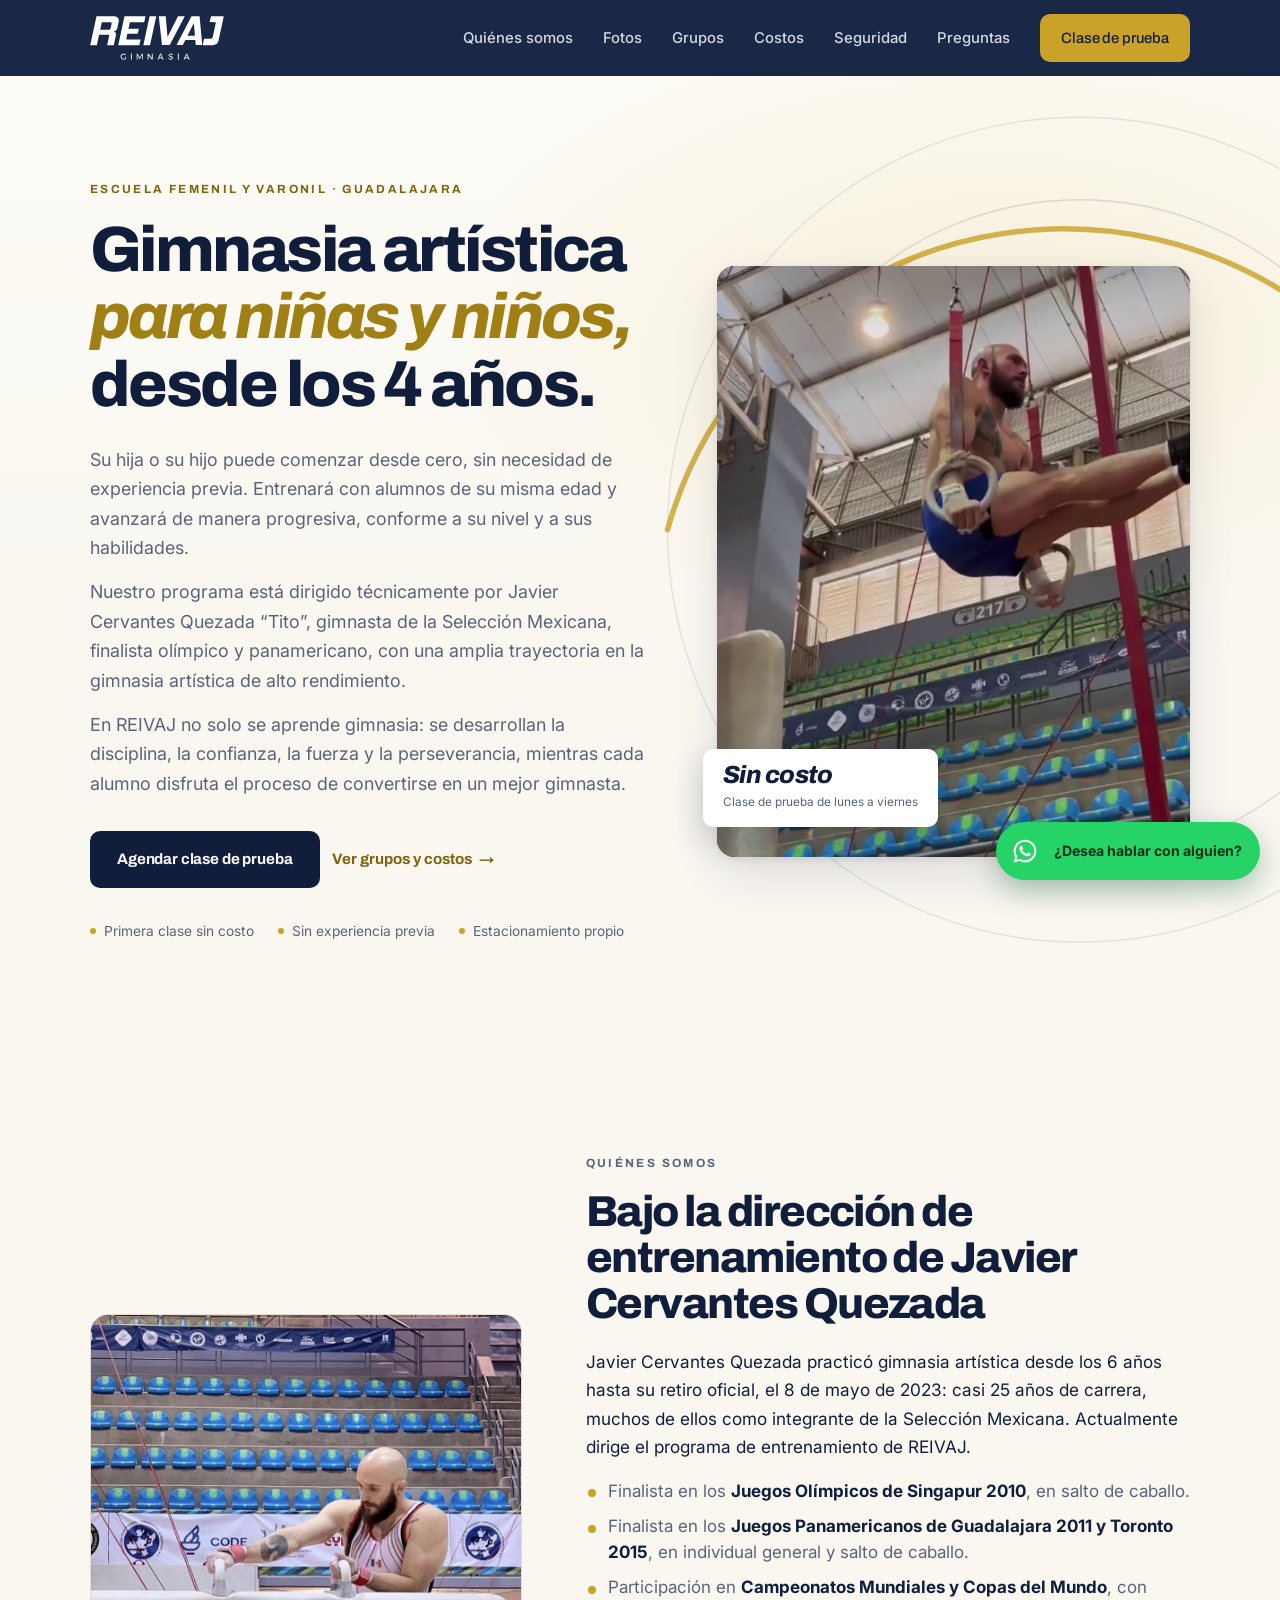
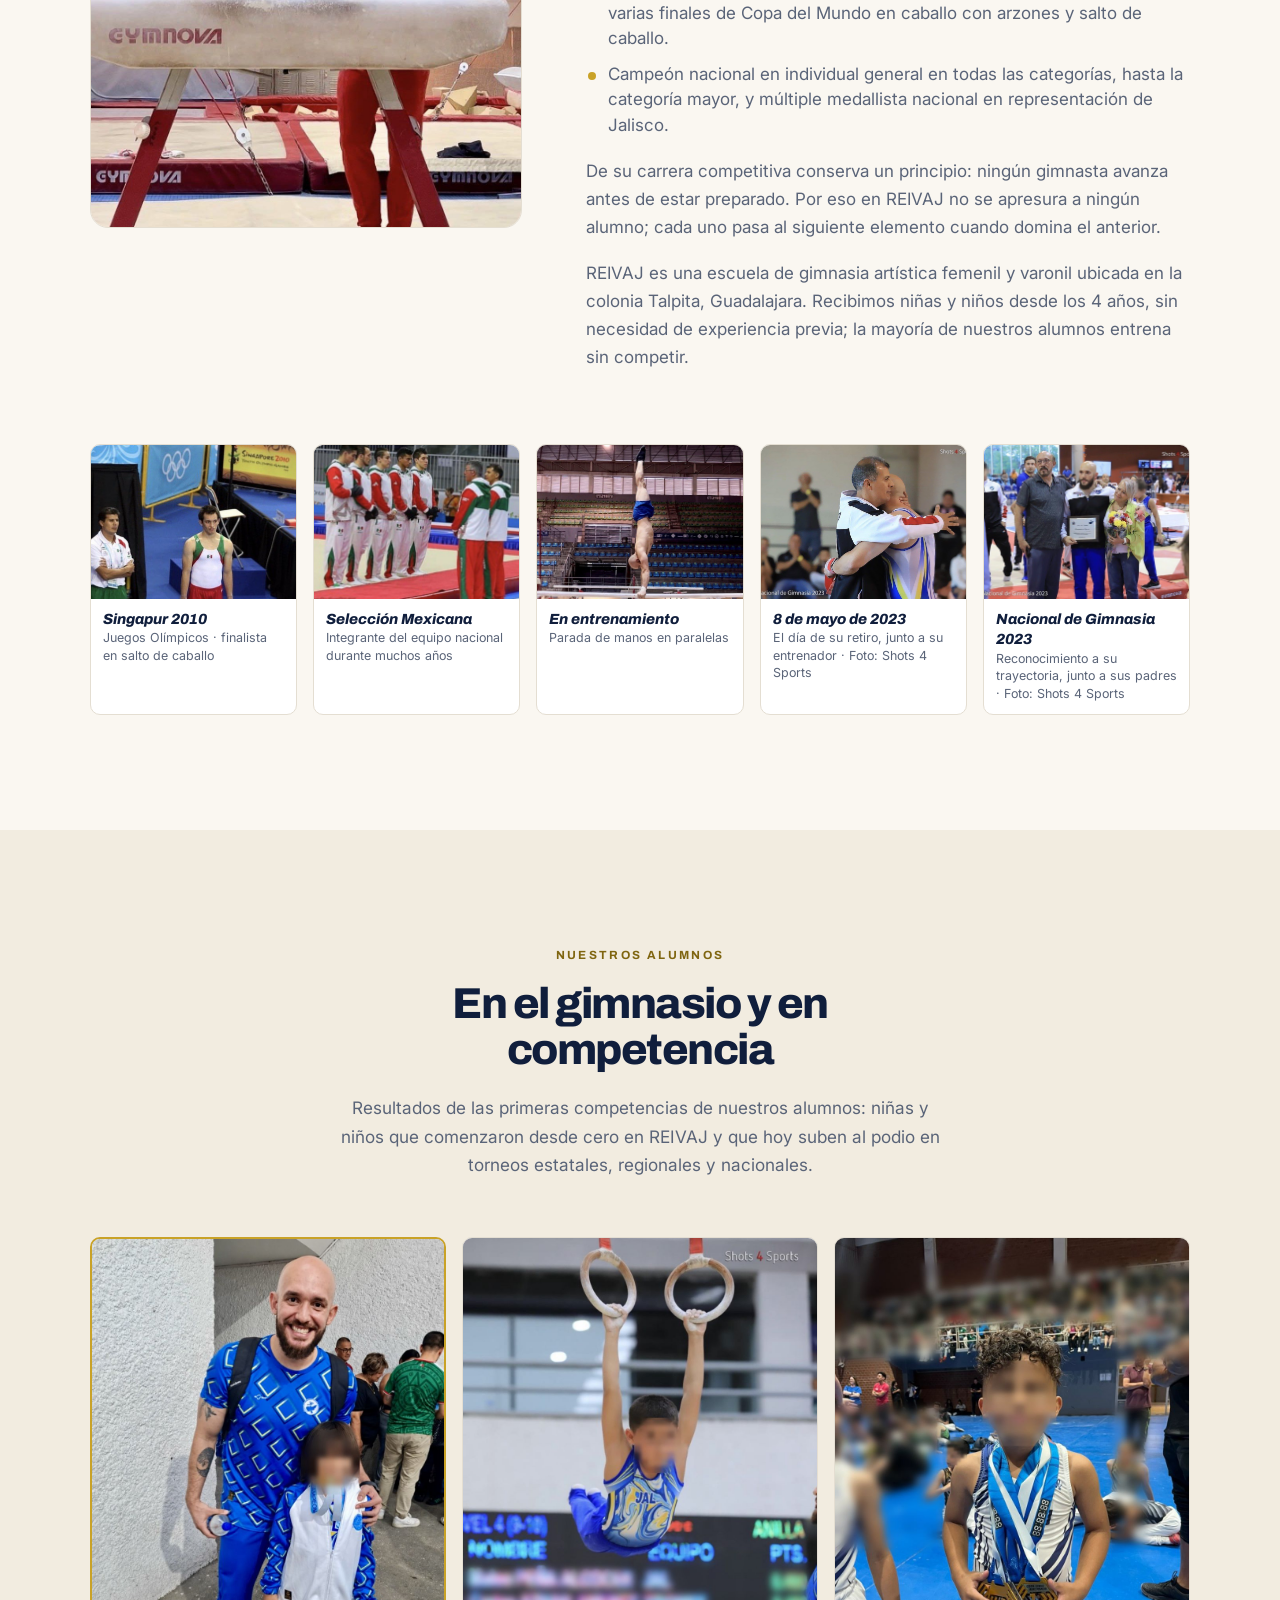
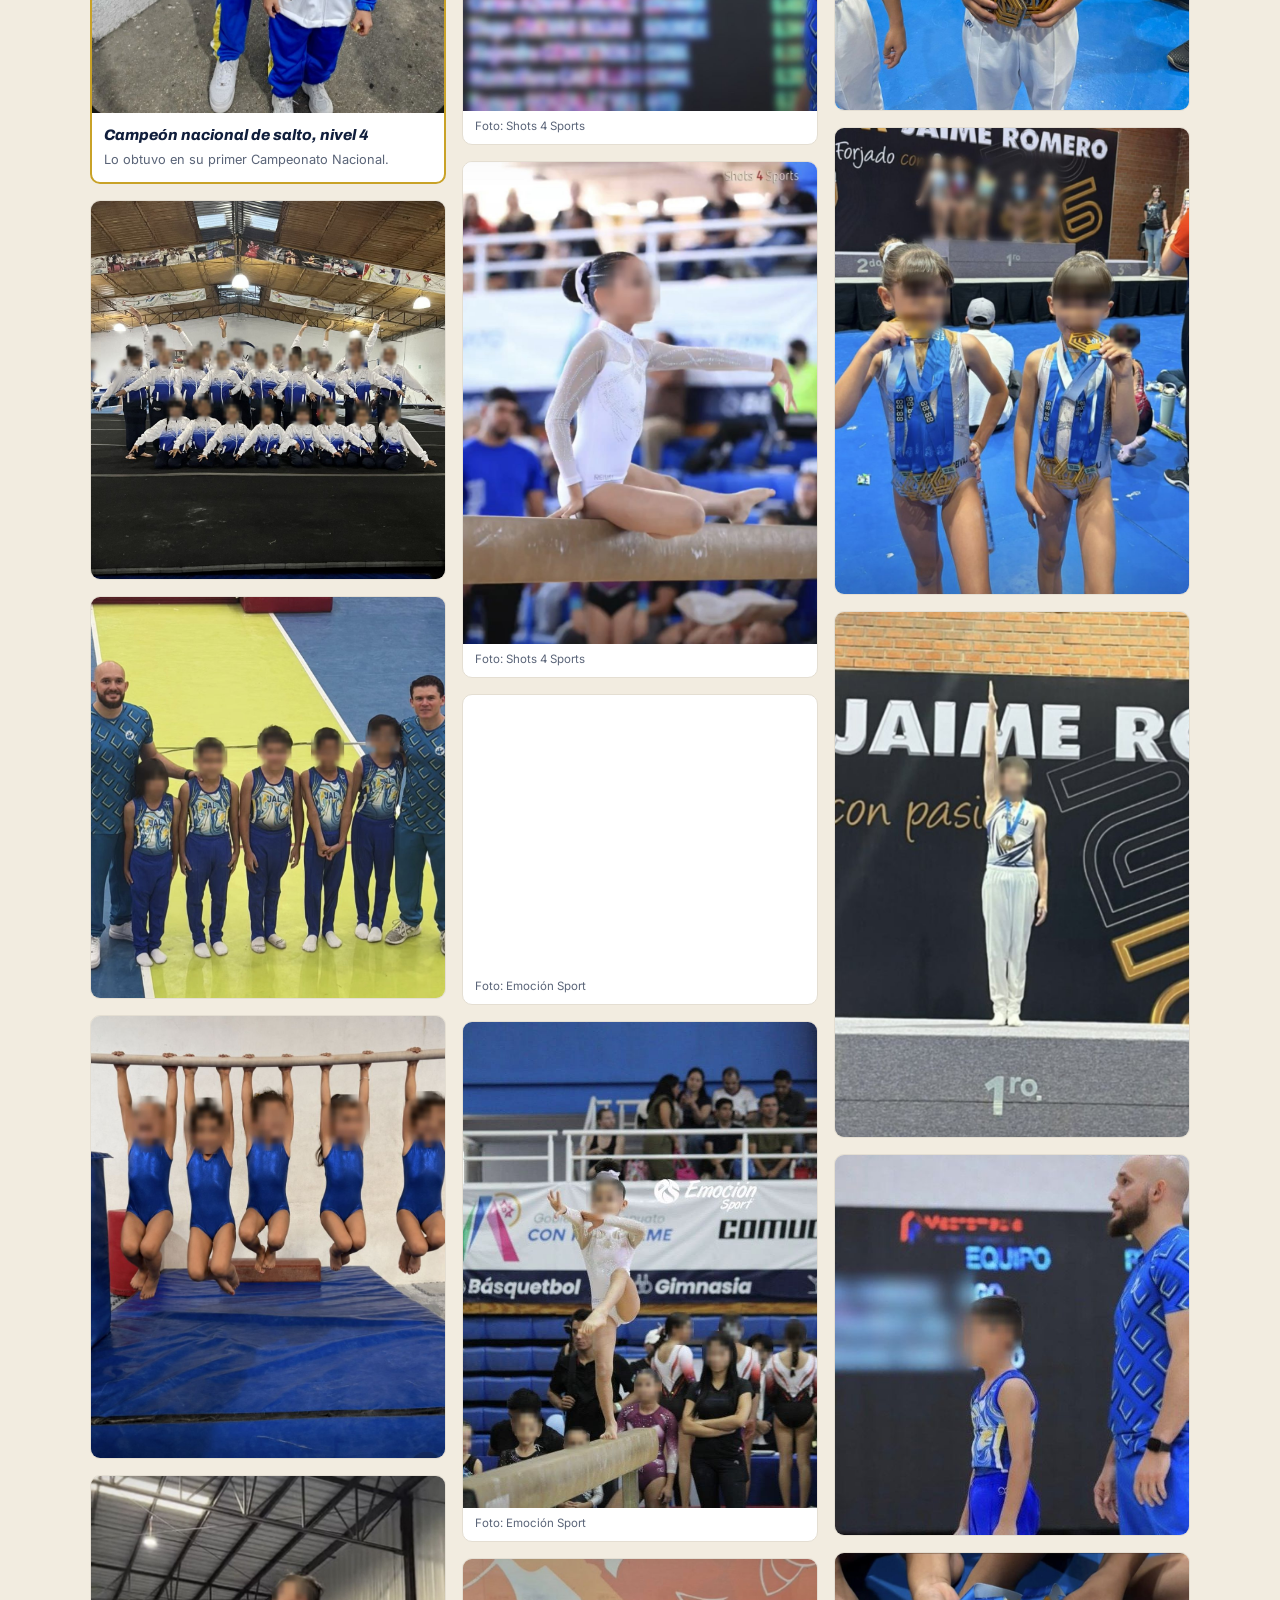
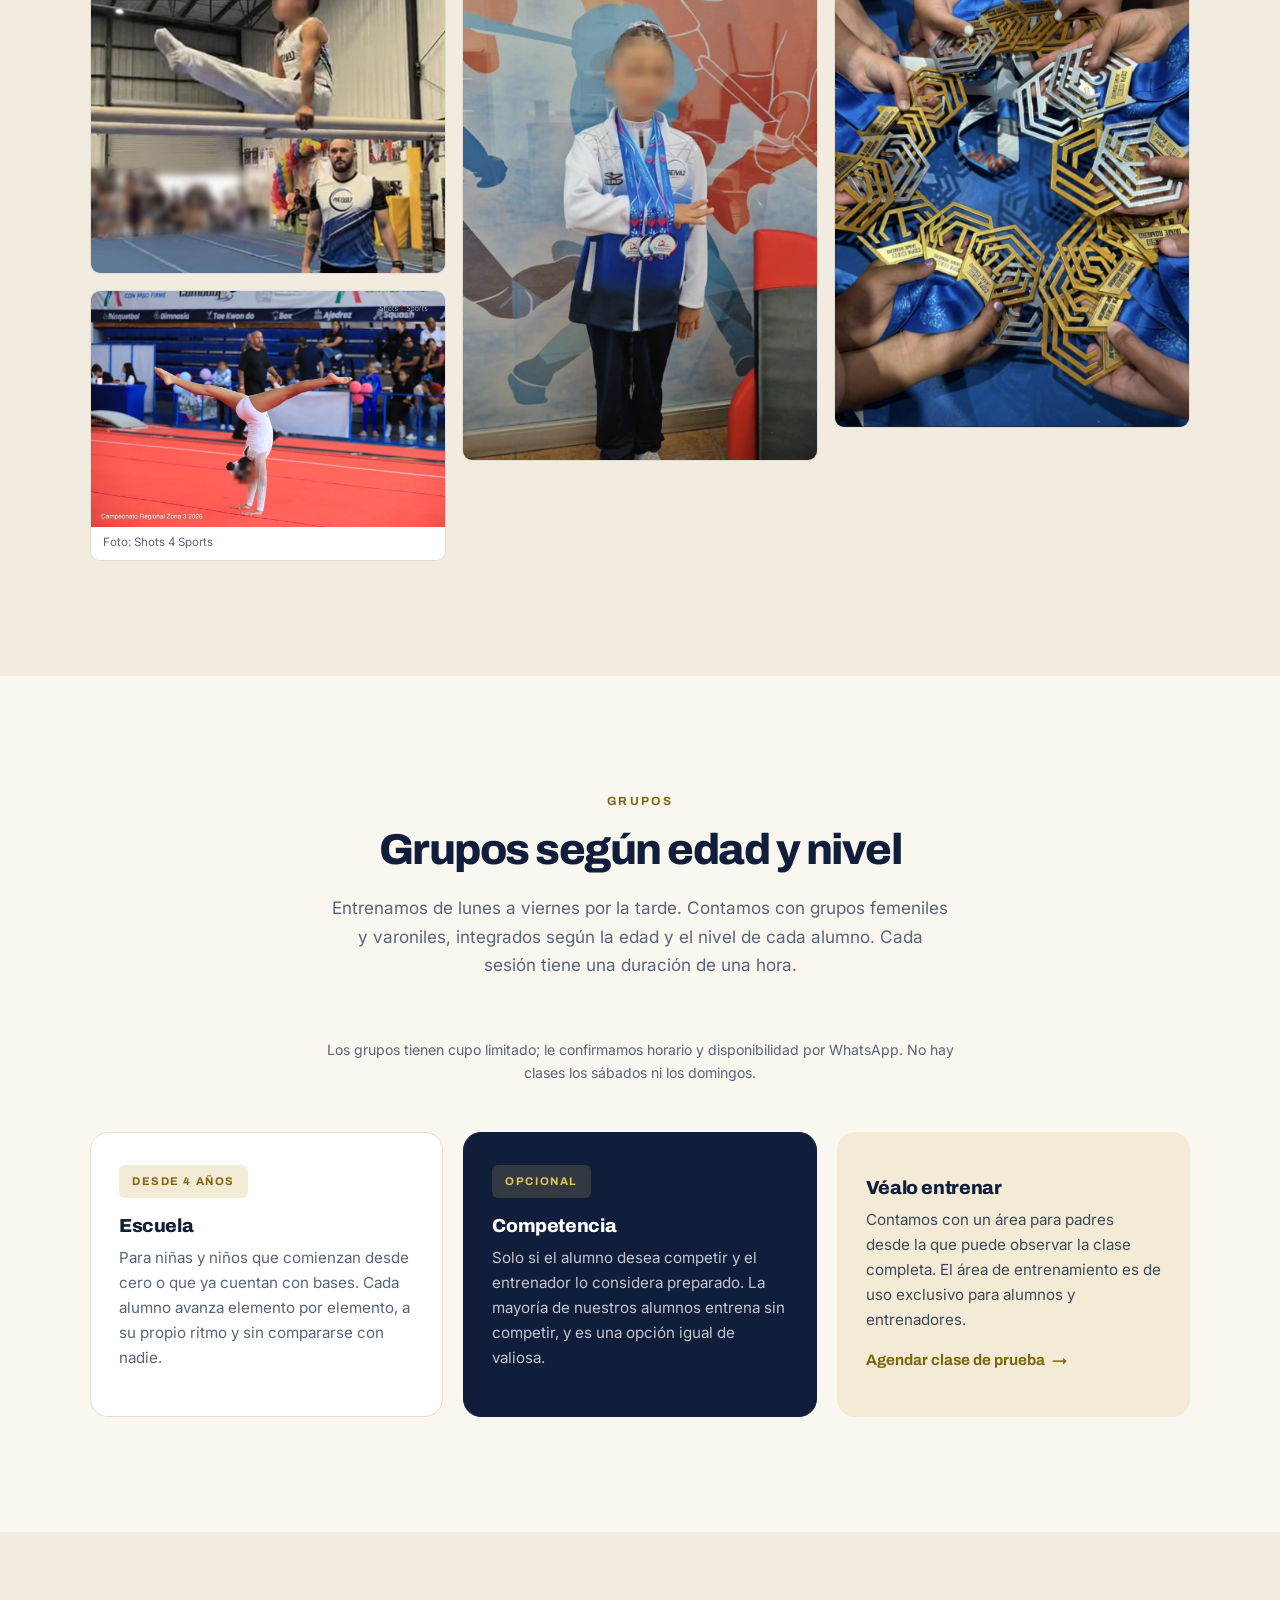
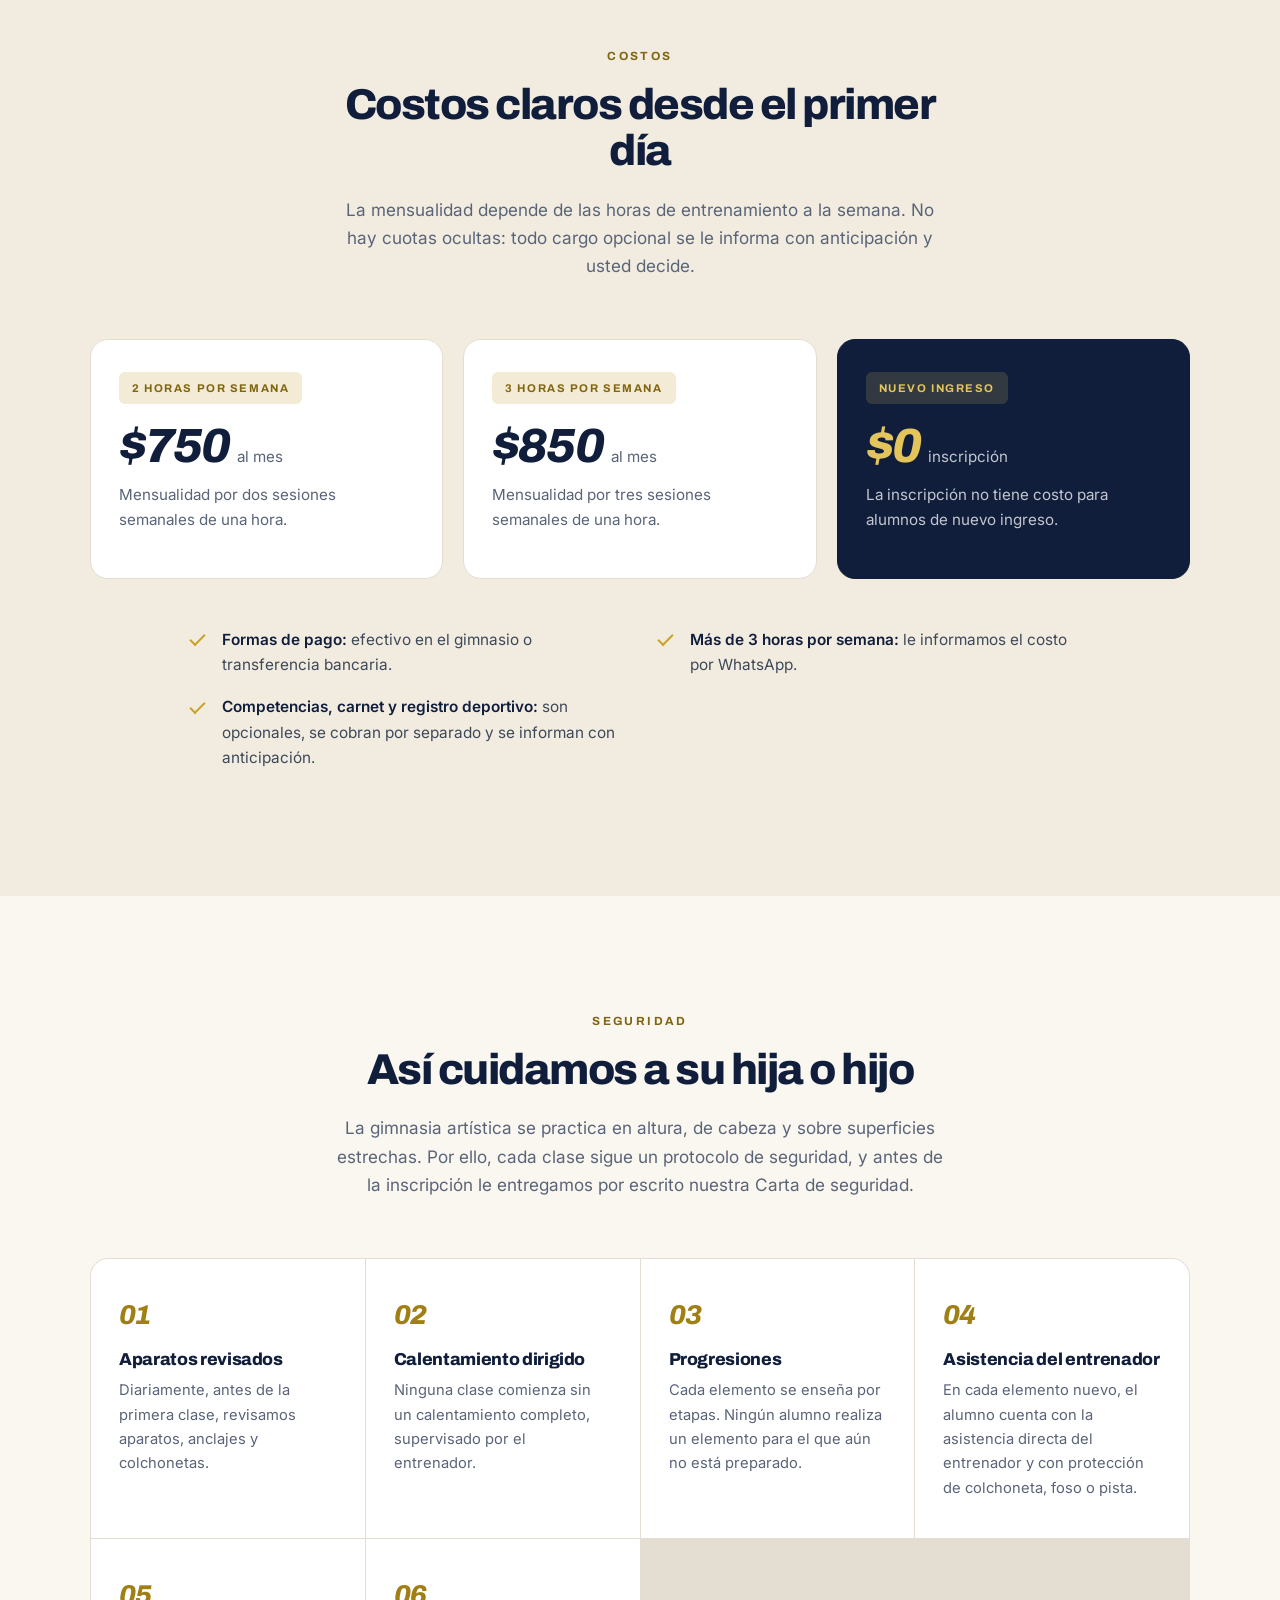
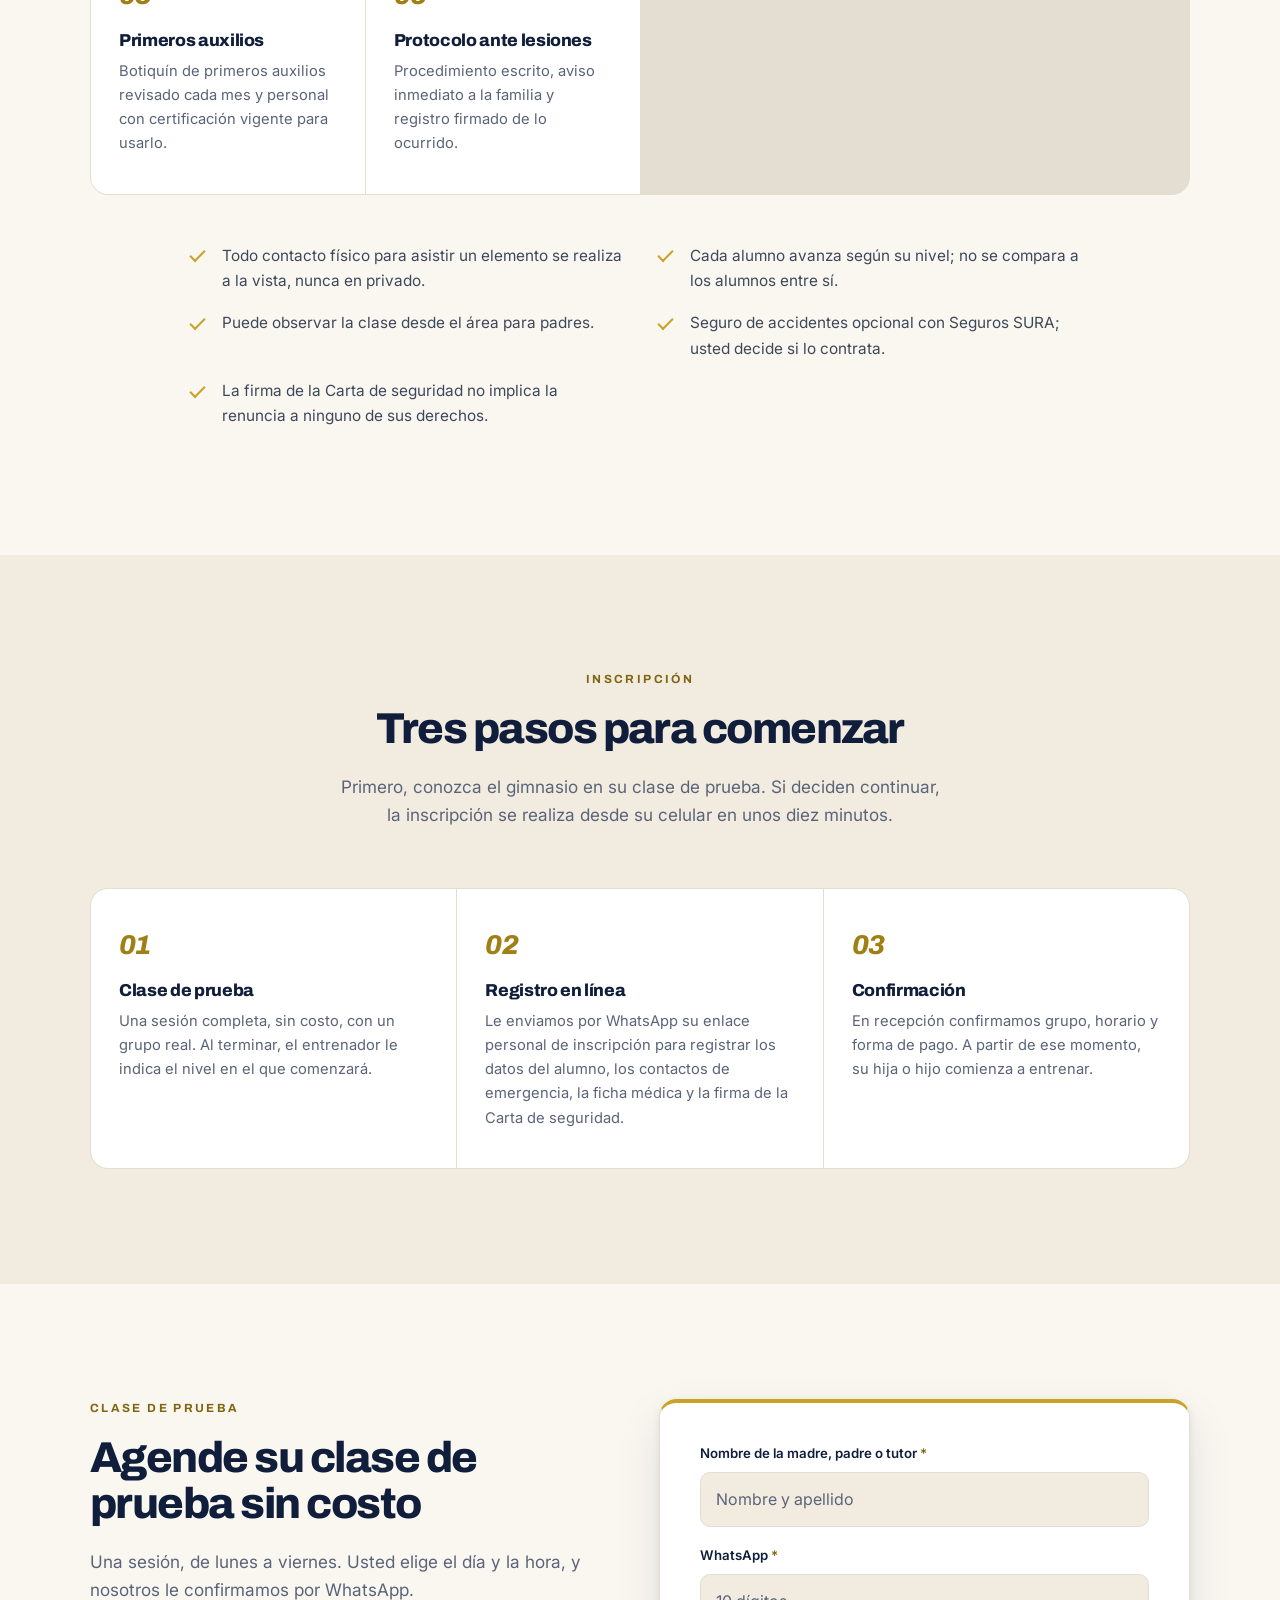
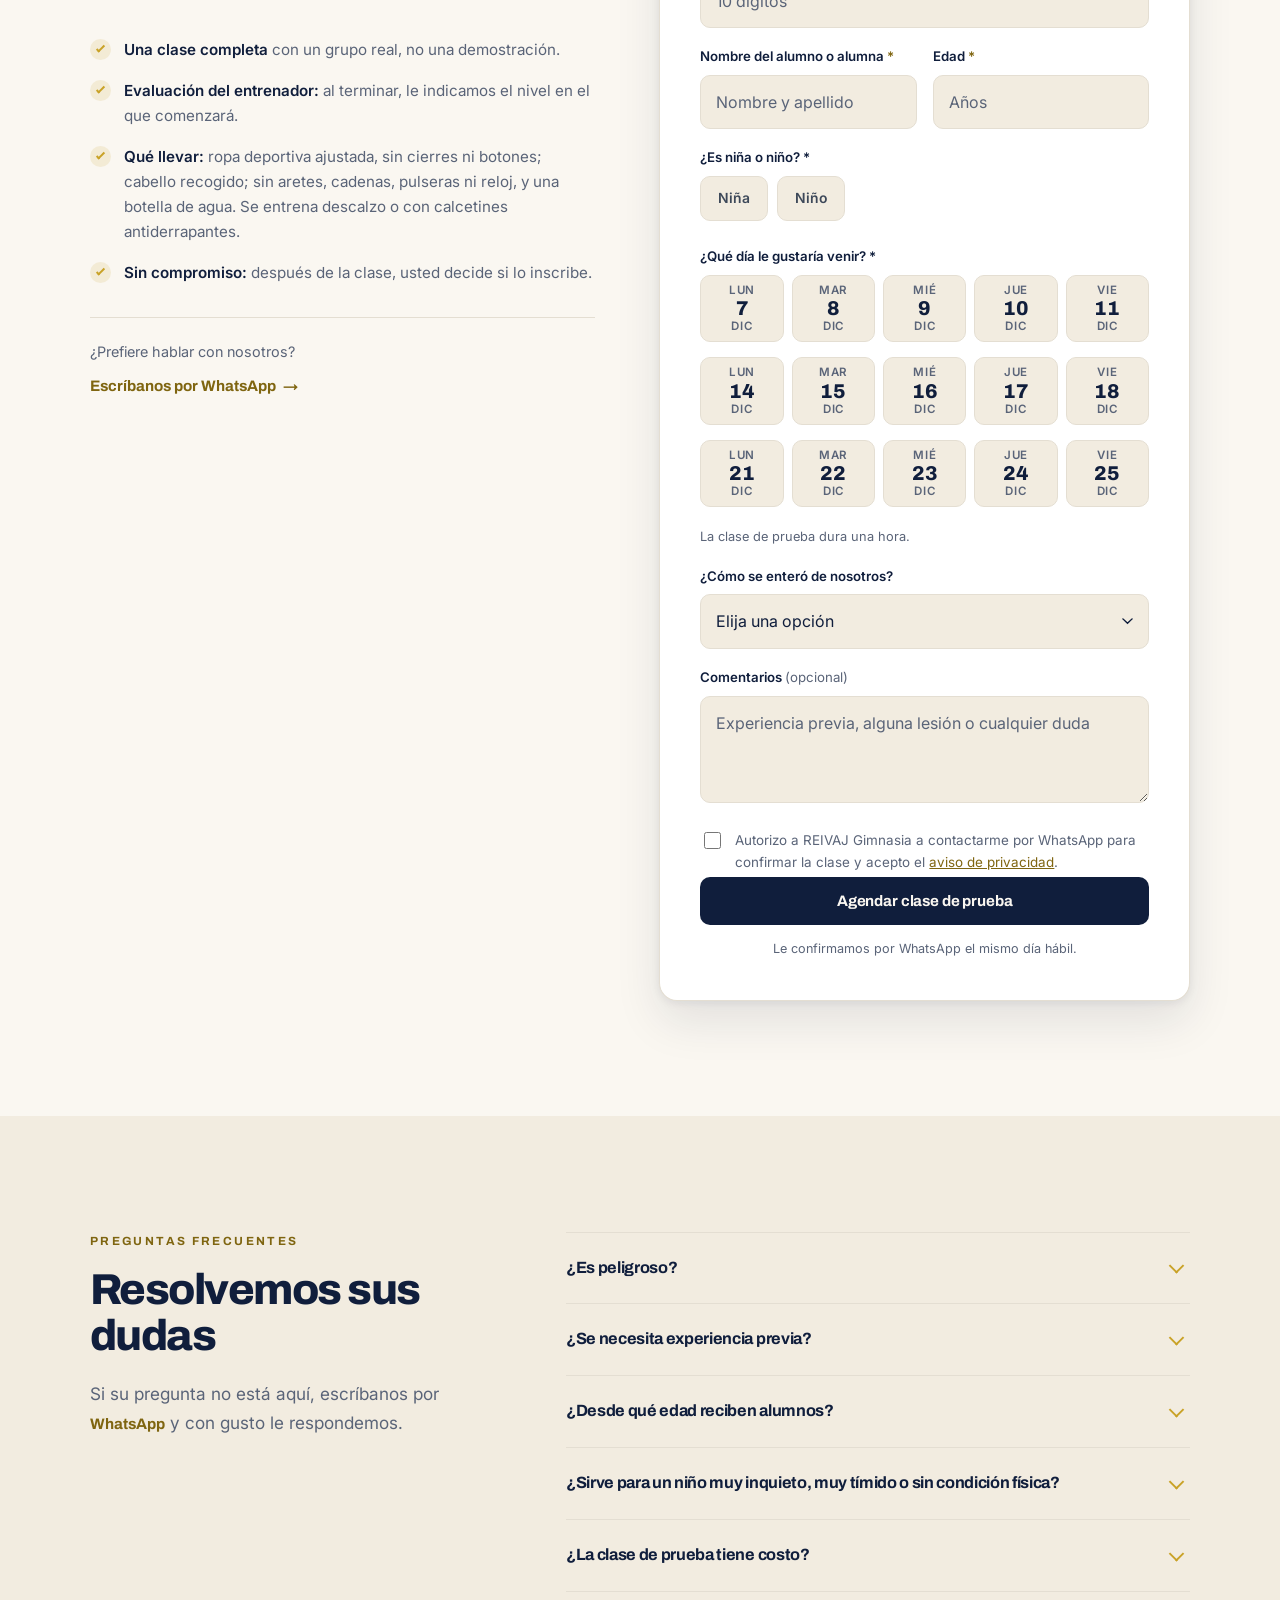
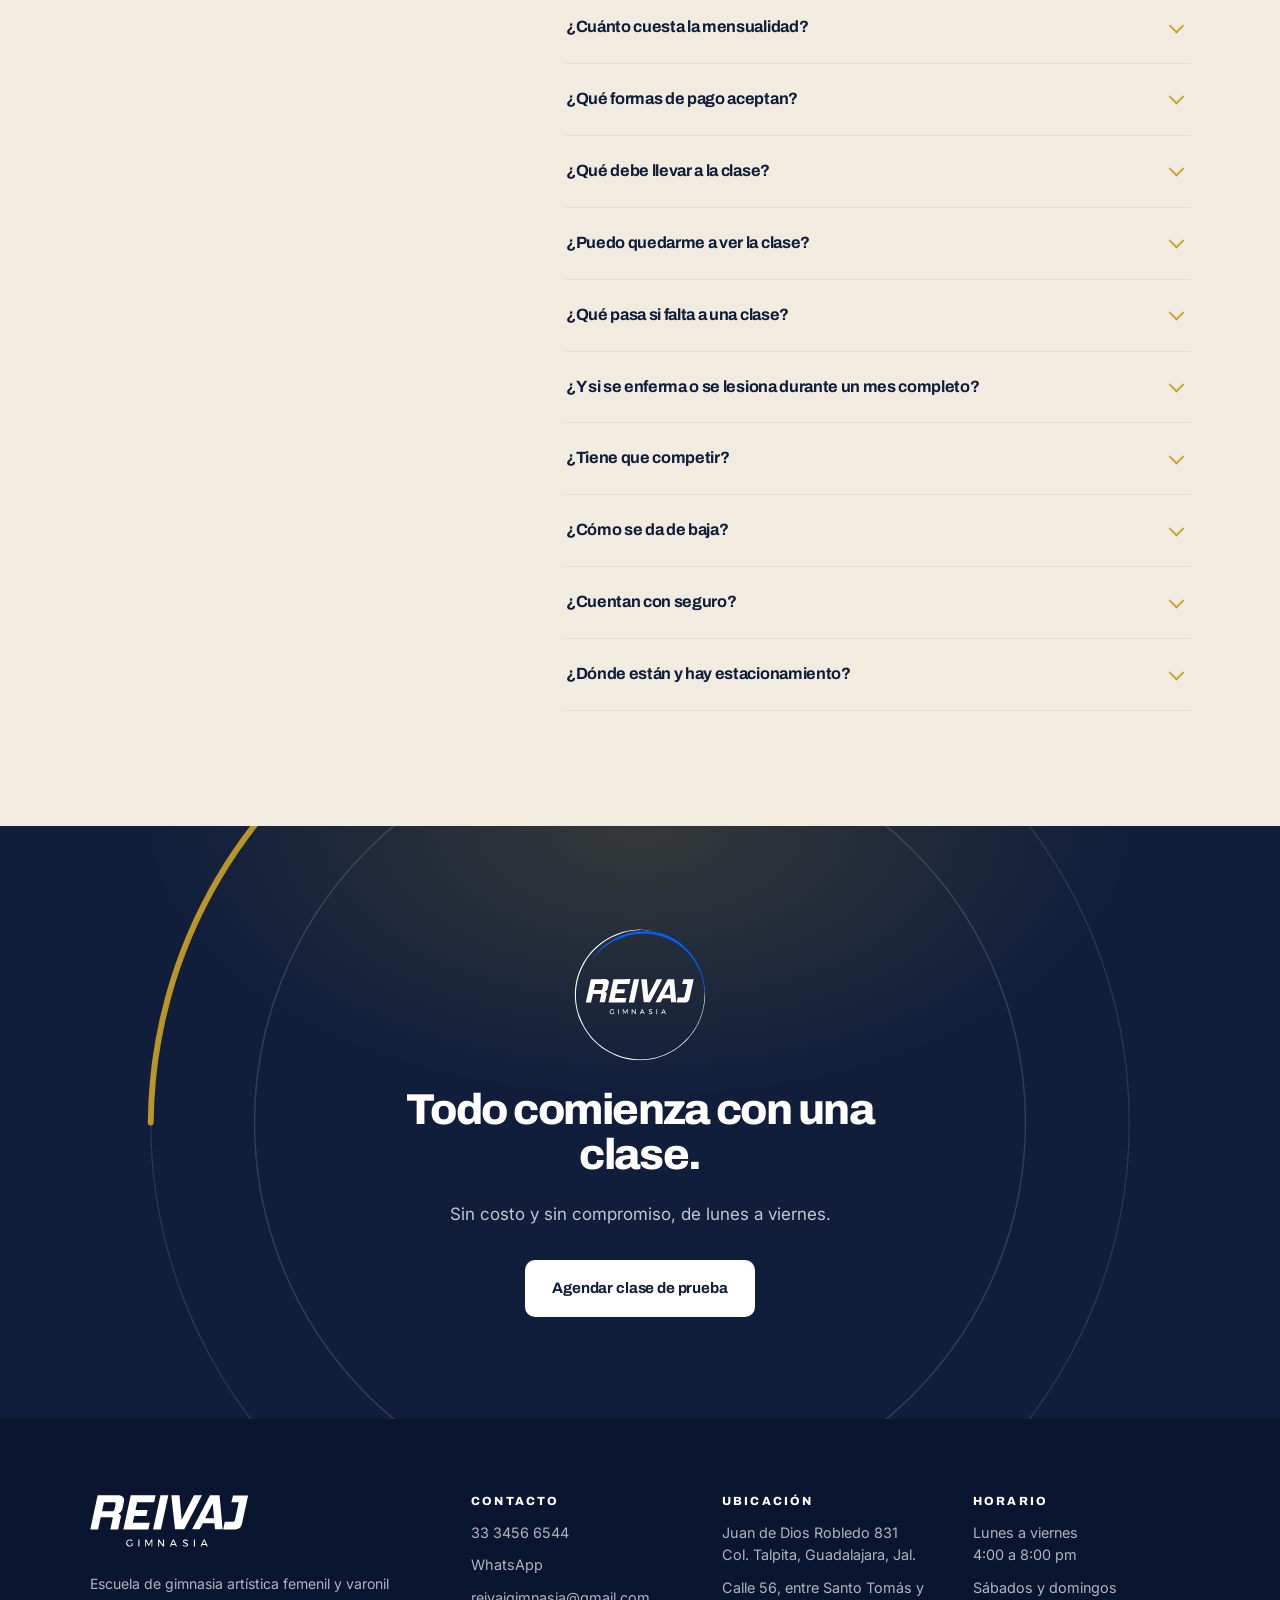
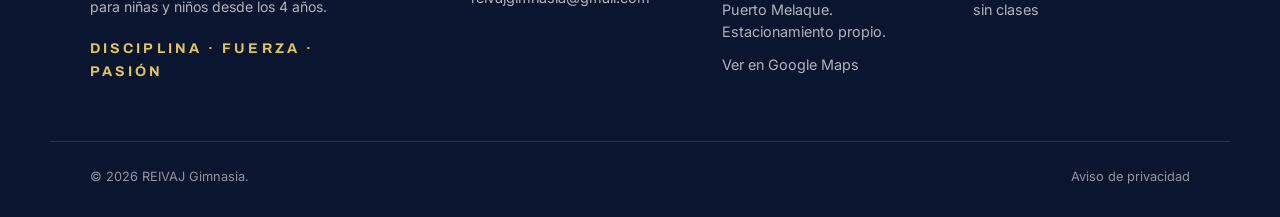
==== commit 5ccd725b: "Inicio: presentación con la redacción de Javier Co-Authored-By: Claude Opus 5.5 <noreply@anthropic.c" ====
--- a/index.html
+++ b/index.html
@@ -80,7 +80,7 @@
       <p class="eyebrow">Escuela femenil y varonil · Guadalajara</p>
       <h1>Gimnasia artística<br><em>para niñas y niños,</em><br>desde los 4 años.</h1>
       <p class="lead">Su hija o su hijo puede comenzar desde cero, sin necesidad de experiencia previa. Entrenará con alumnos de su misma edad y avanzará de manera progresiva, conforme a su nivel y a sus habilidades.</p>
-      <p class="lead">El programa está bajo la dirección técnica de Javier Cervantes Quezada, «Tito», integrante durante muchos años de la Selección Mexicana, finalista olímpico y panamericano, con una amplia trayectoria en la gimnasia artística de alto rendimiento.</p>
+      <p class="lead">Nuestro programa está dirigido técnicamente por Javier Cervantes Quezada “Tito”, gimnasta de la Selección Mexicana, finalista olímpico y panamericano, con una amplia trayectoria en la gimnasia artística de alto rendimiento.</p>
       <p class="lead">En REIVAJ no solo se aprende gimnasia: se desarrollan la disciplina, la confianza, la fuerza y la perseverancia, mientras cada alumno disfruta el proceso de convertirse en un mejor gimnasta.</p>
       <div class="hero__actions">
         <a class="btn btn--primary" href="#agendar">Agendar clase de prueba</a>
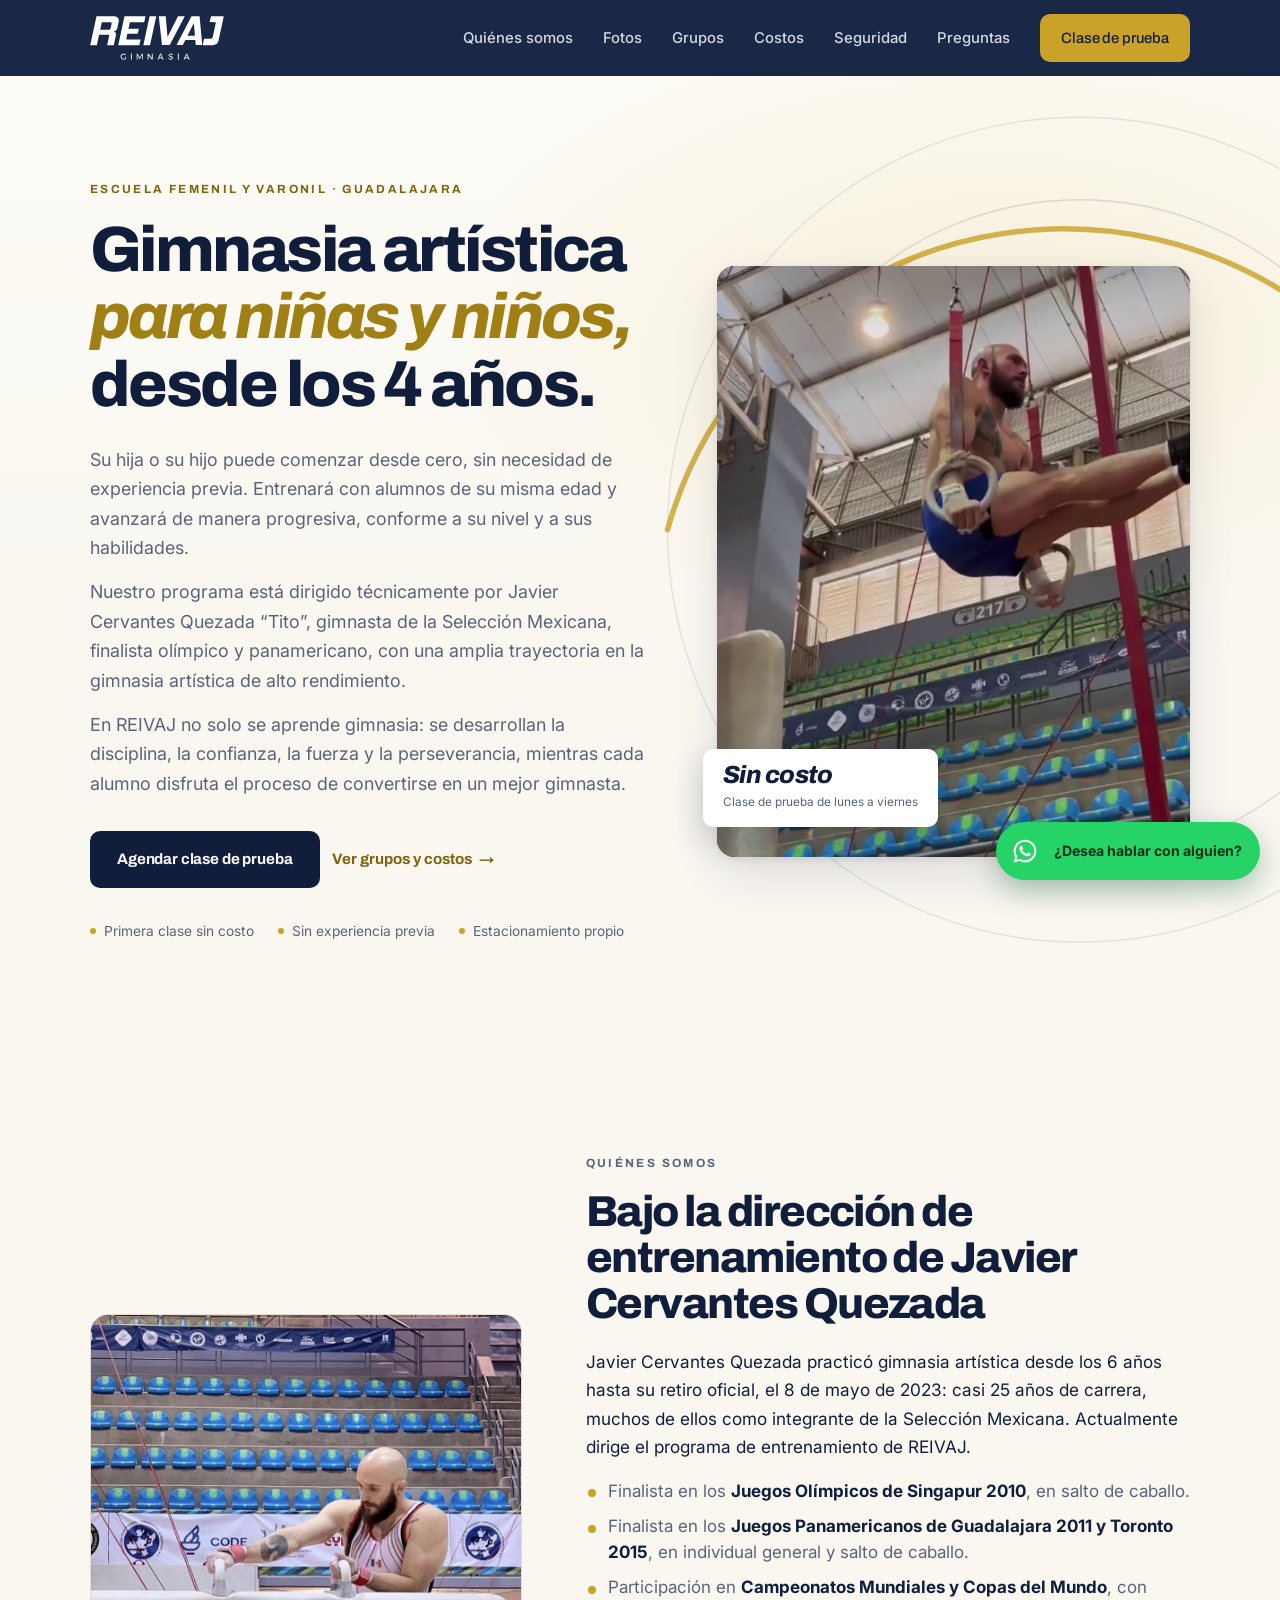
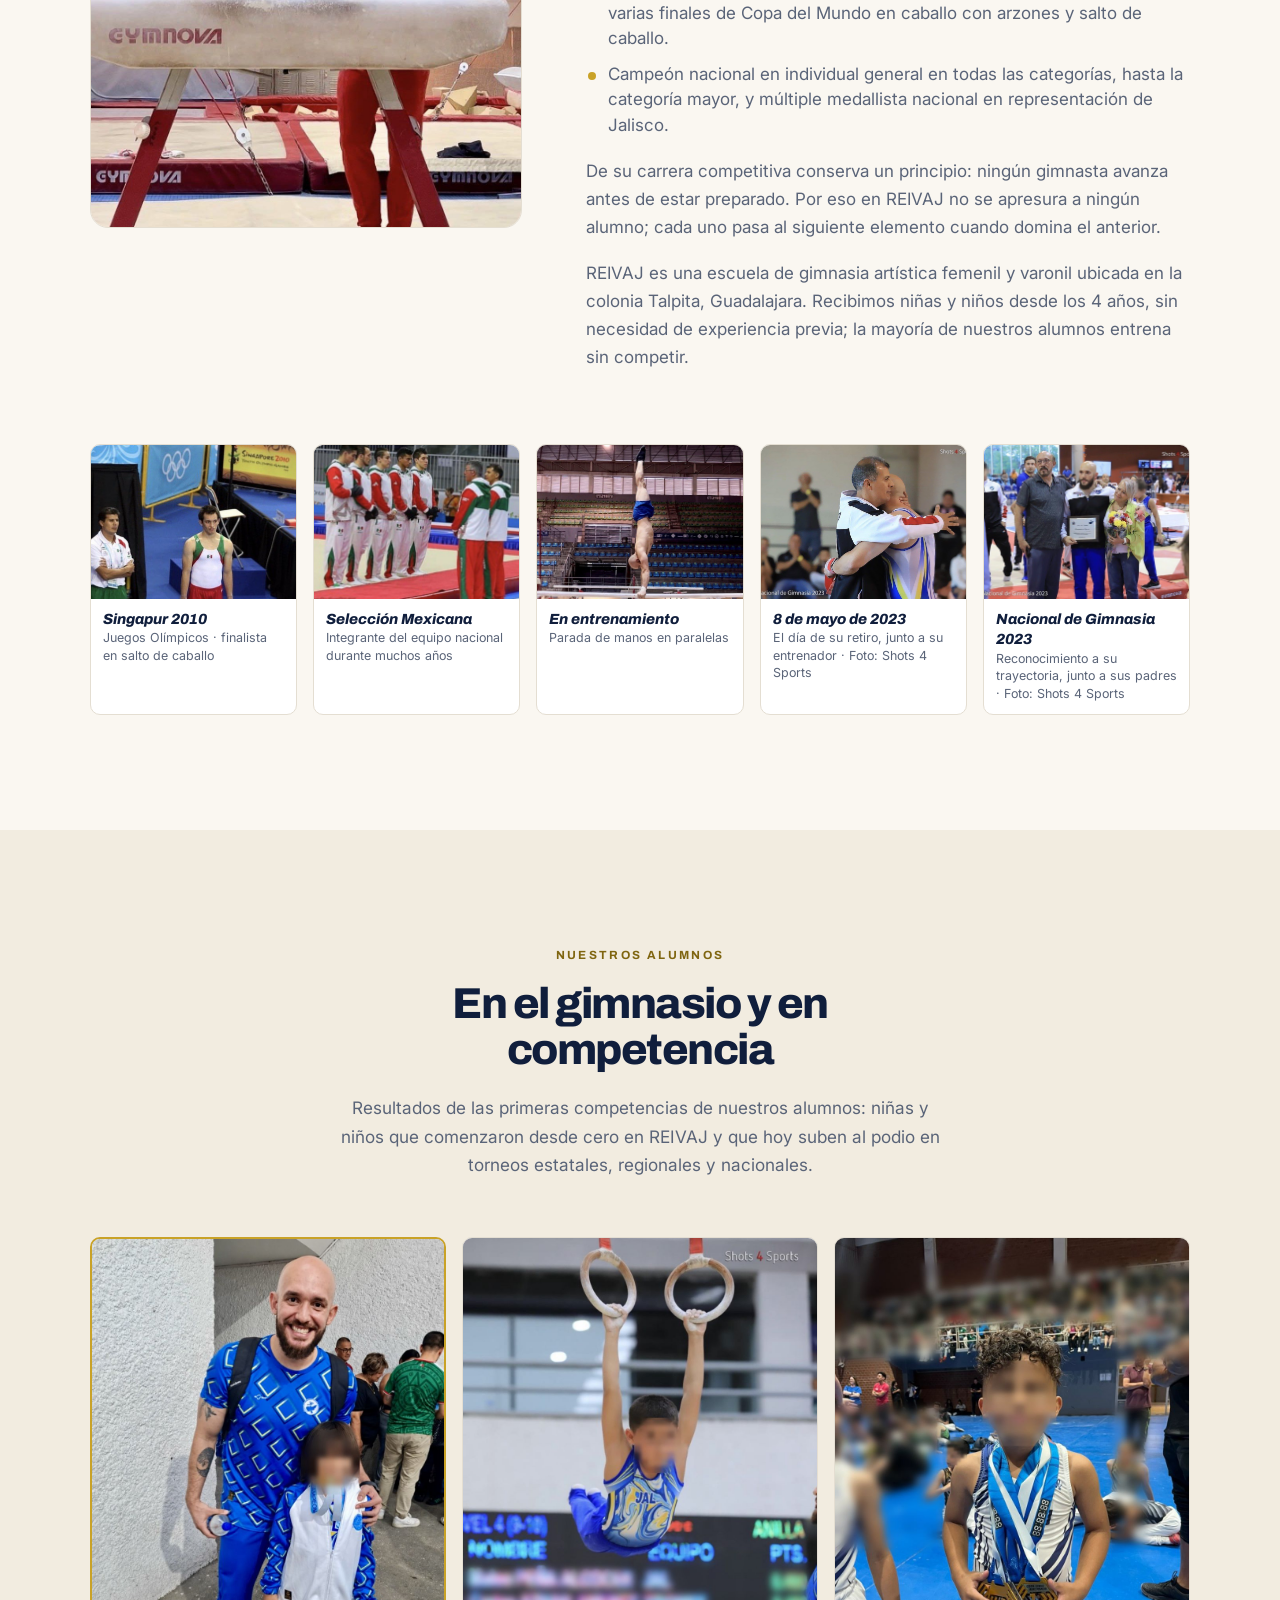
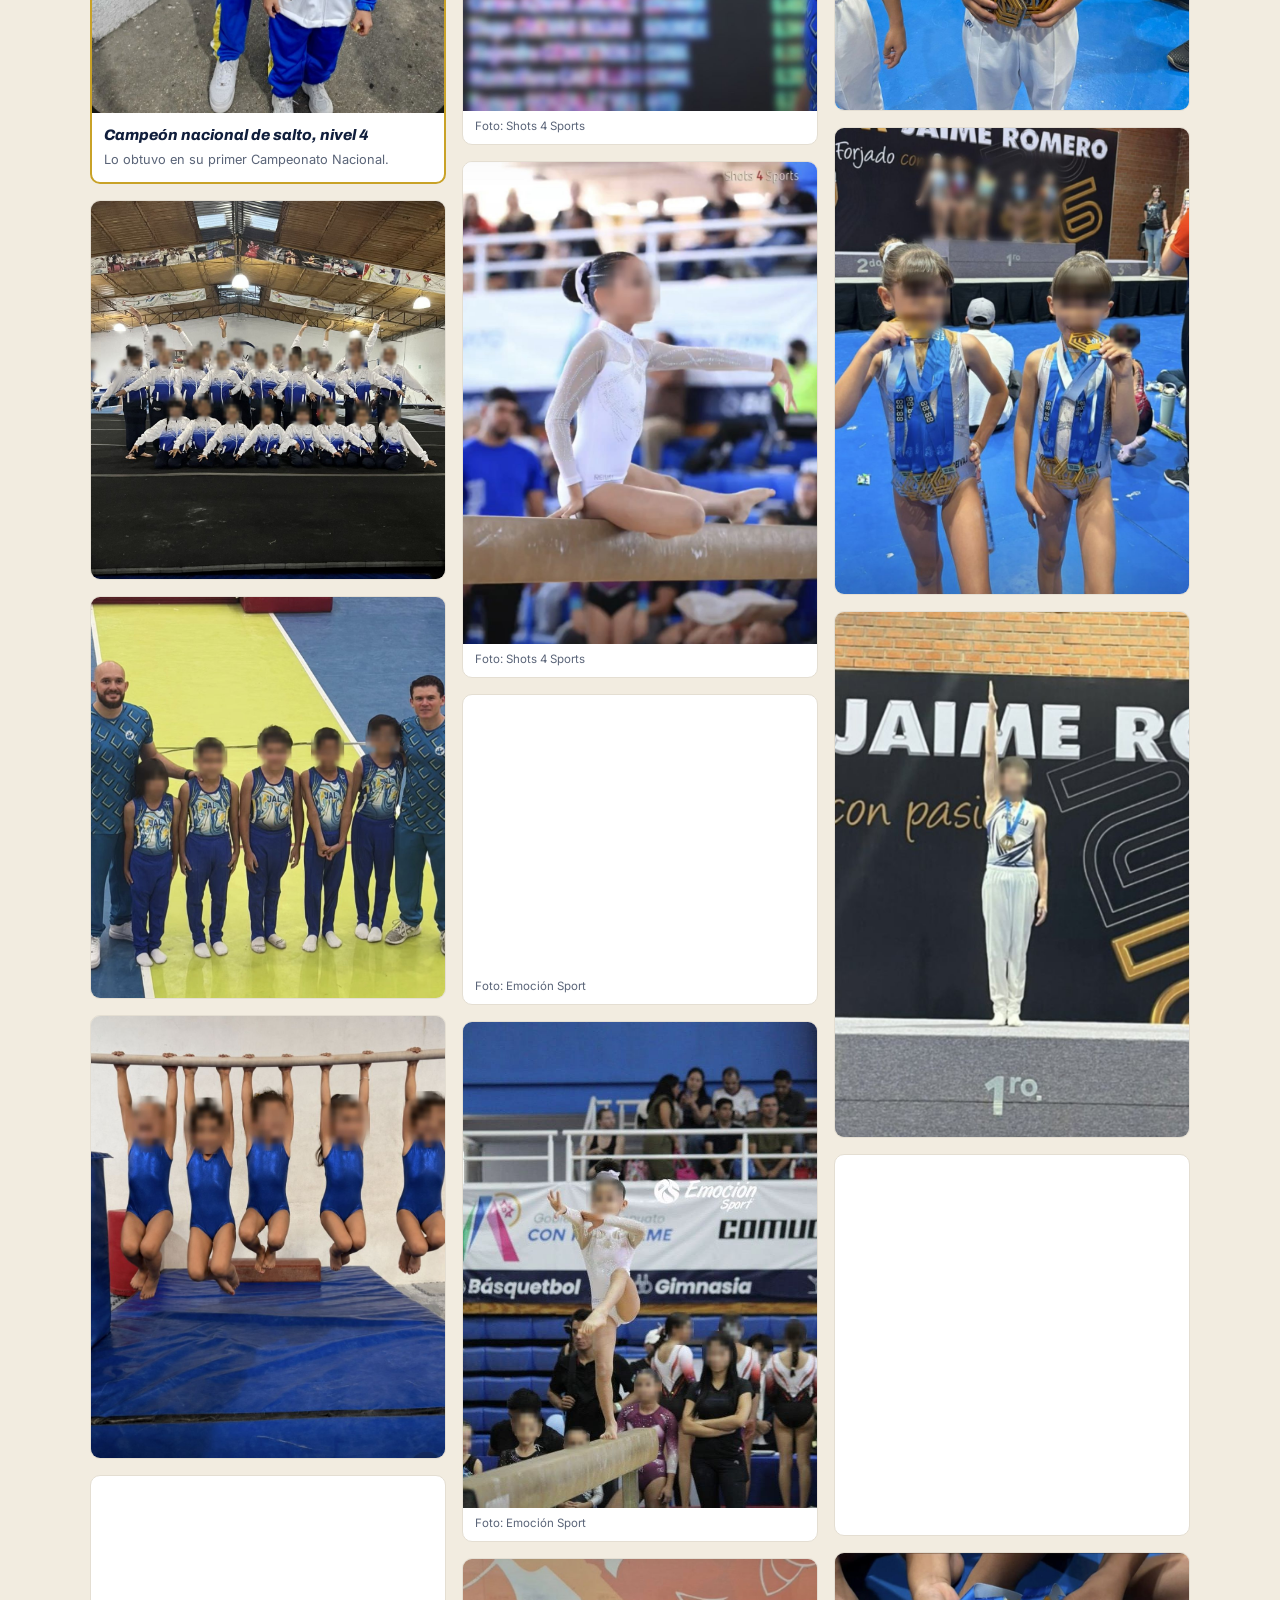
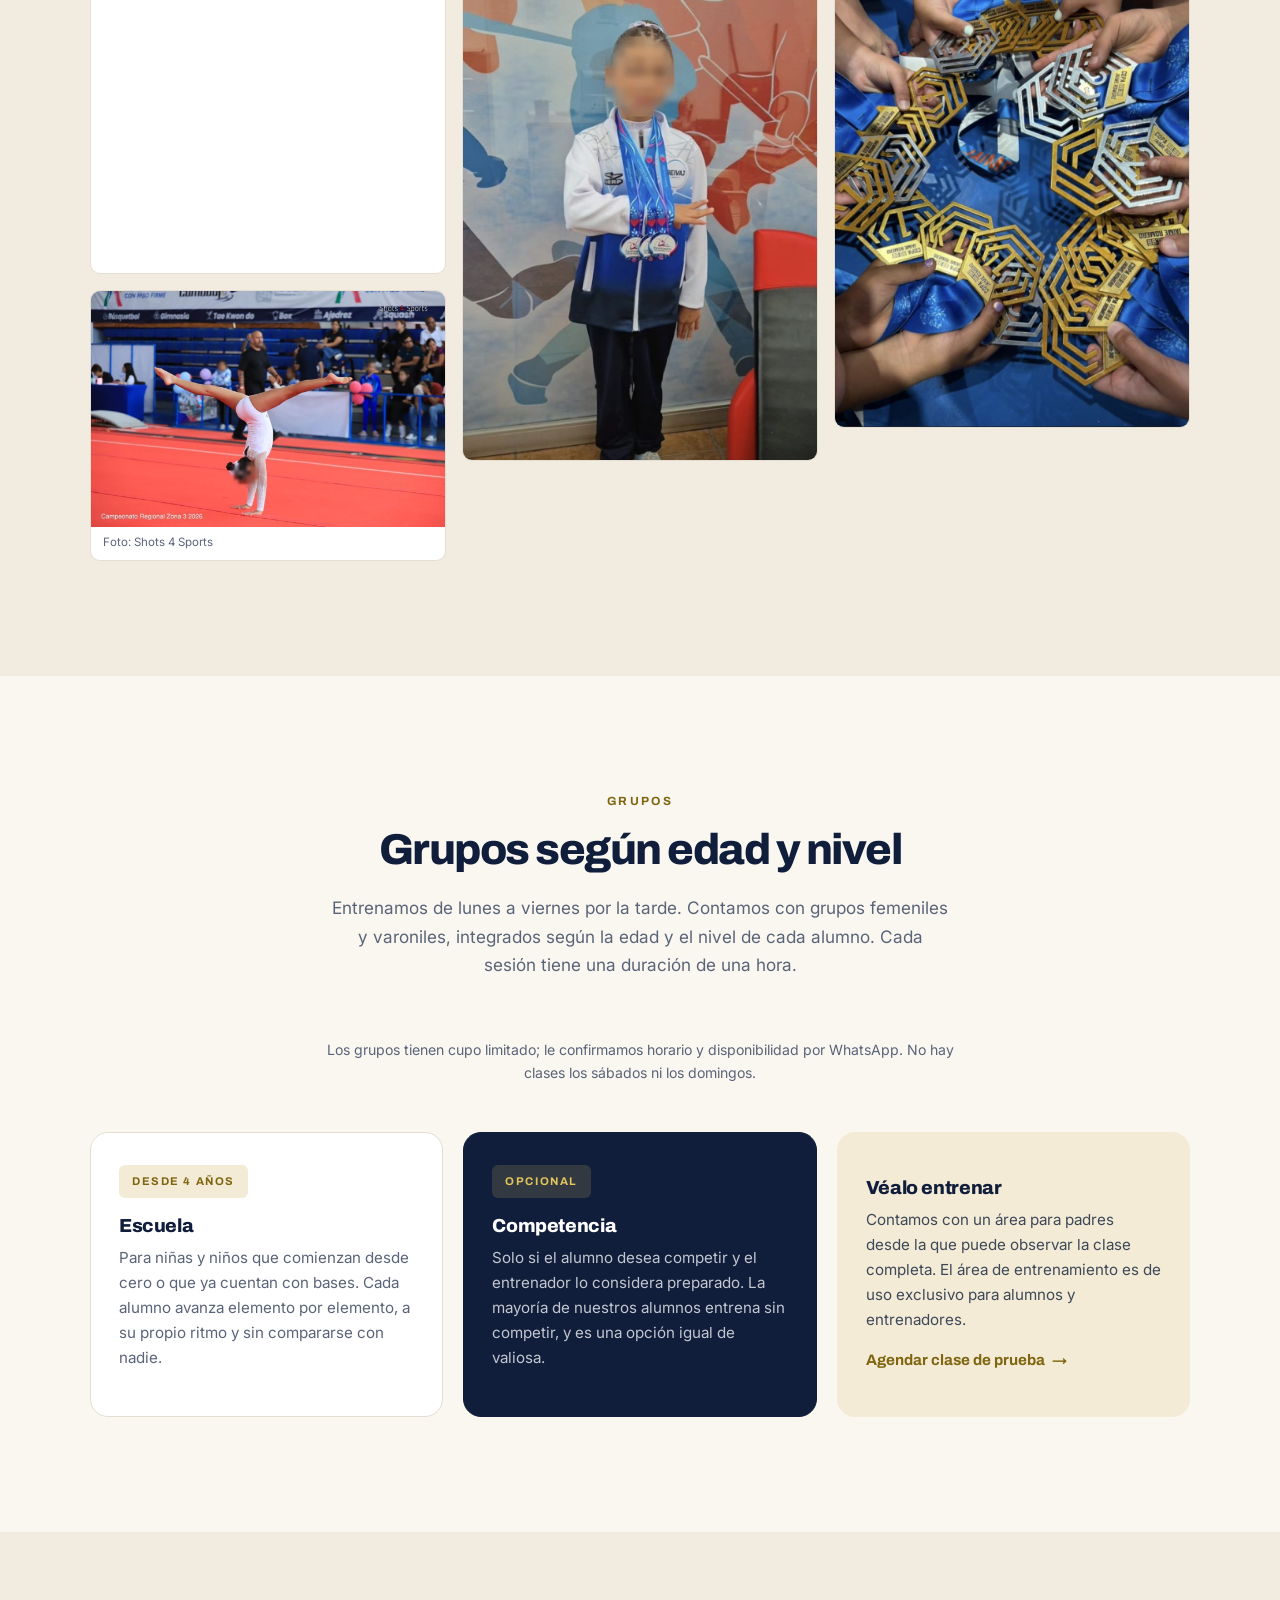
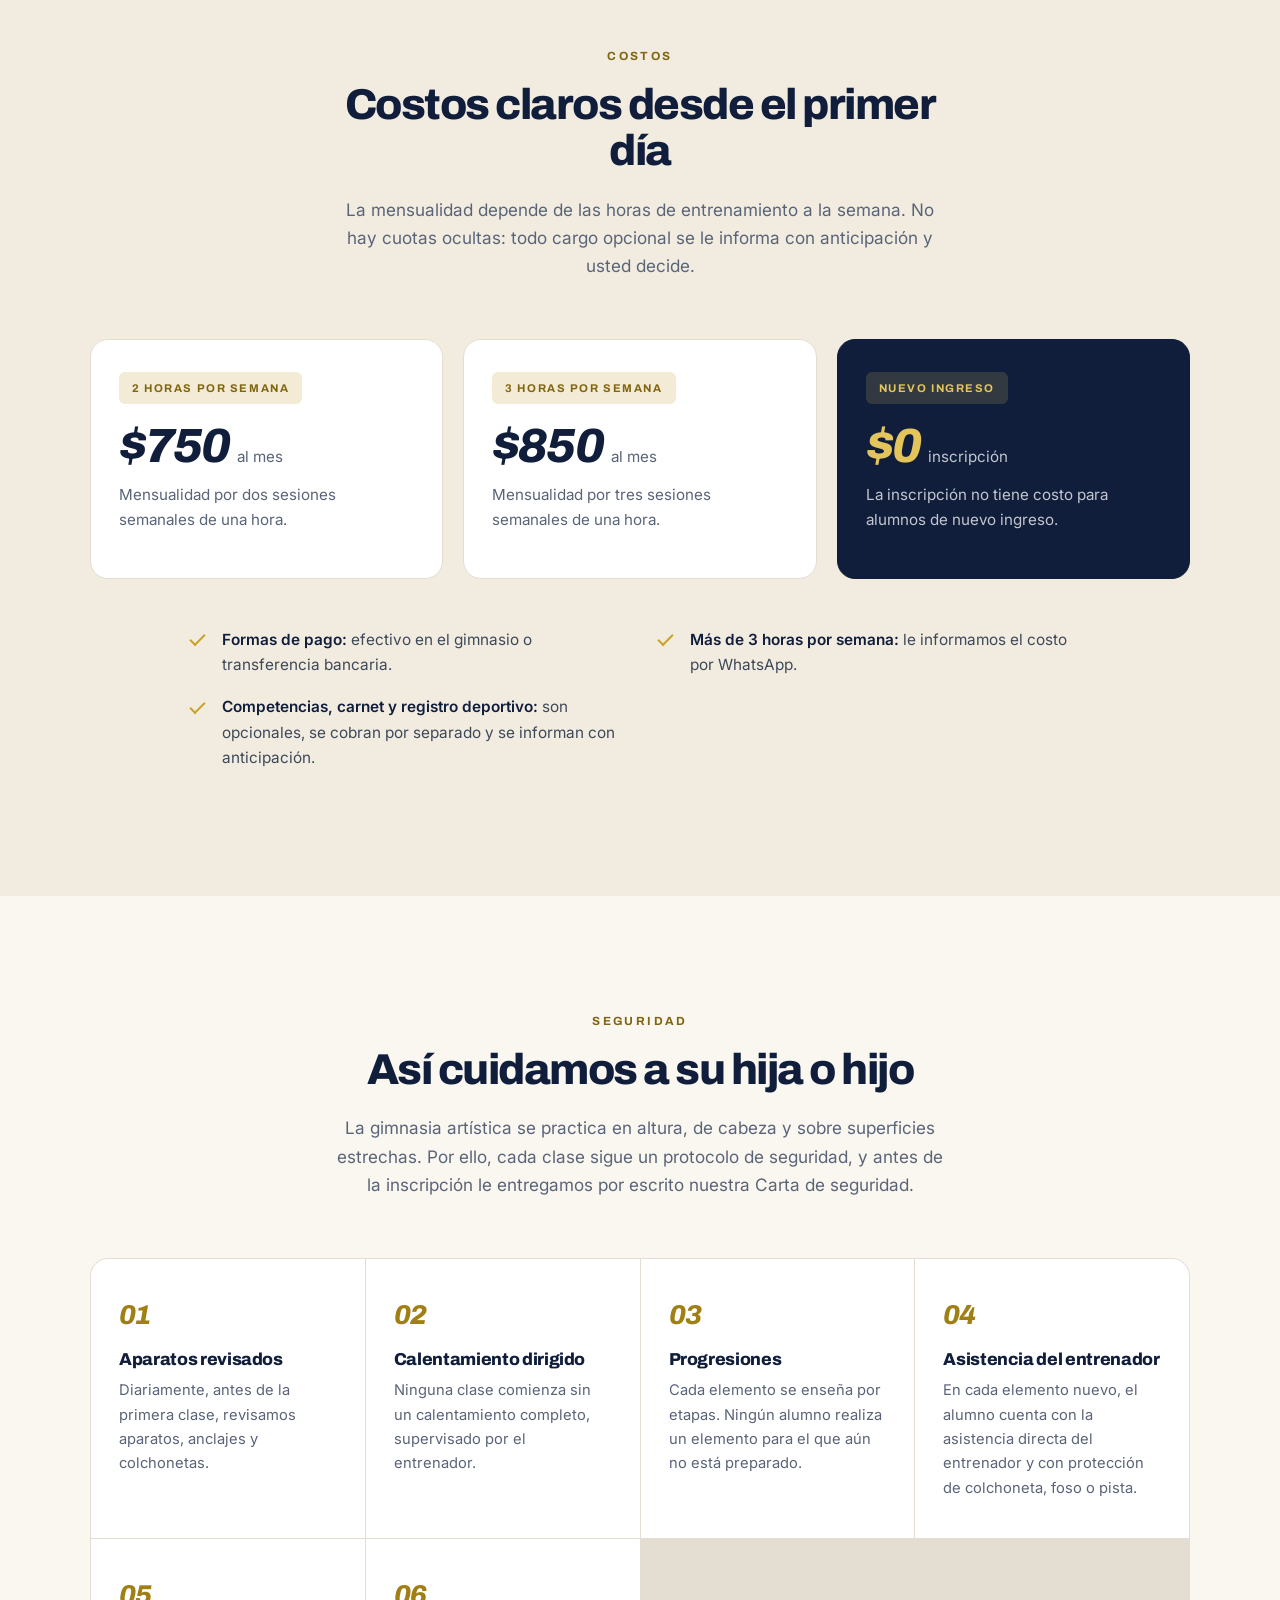
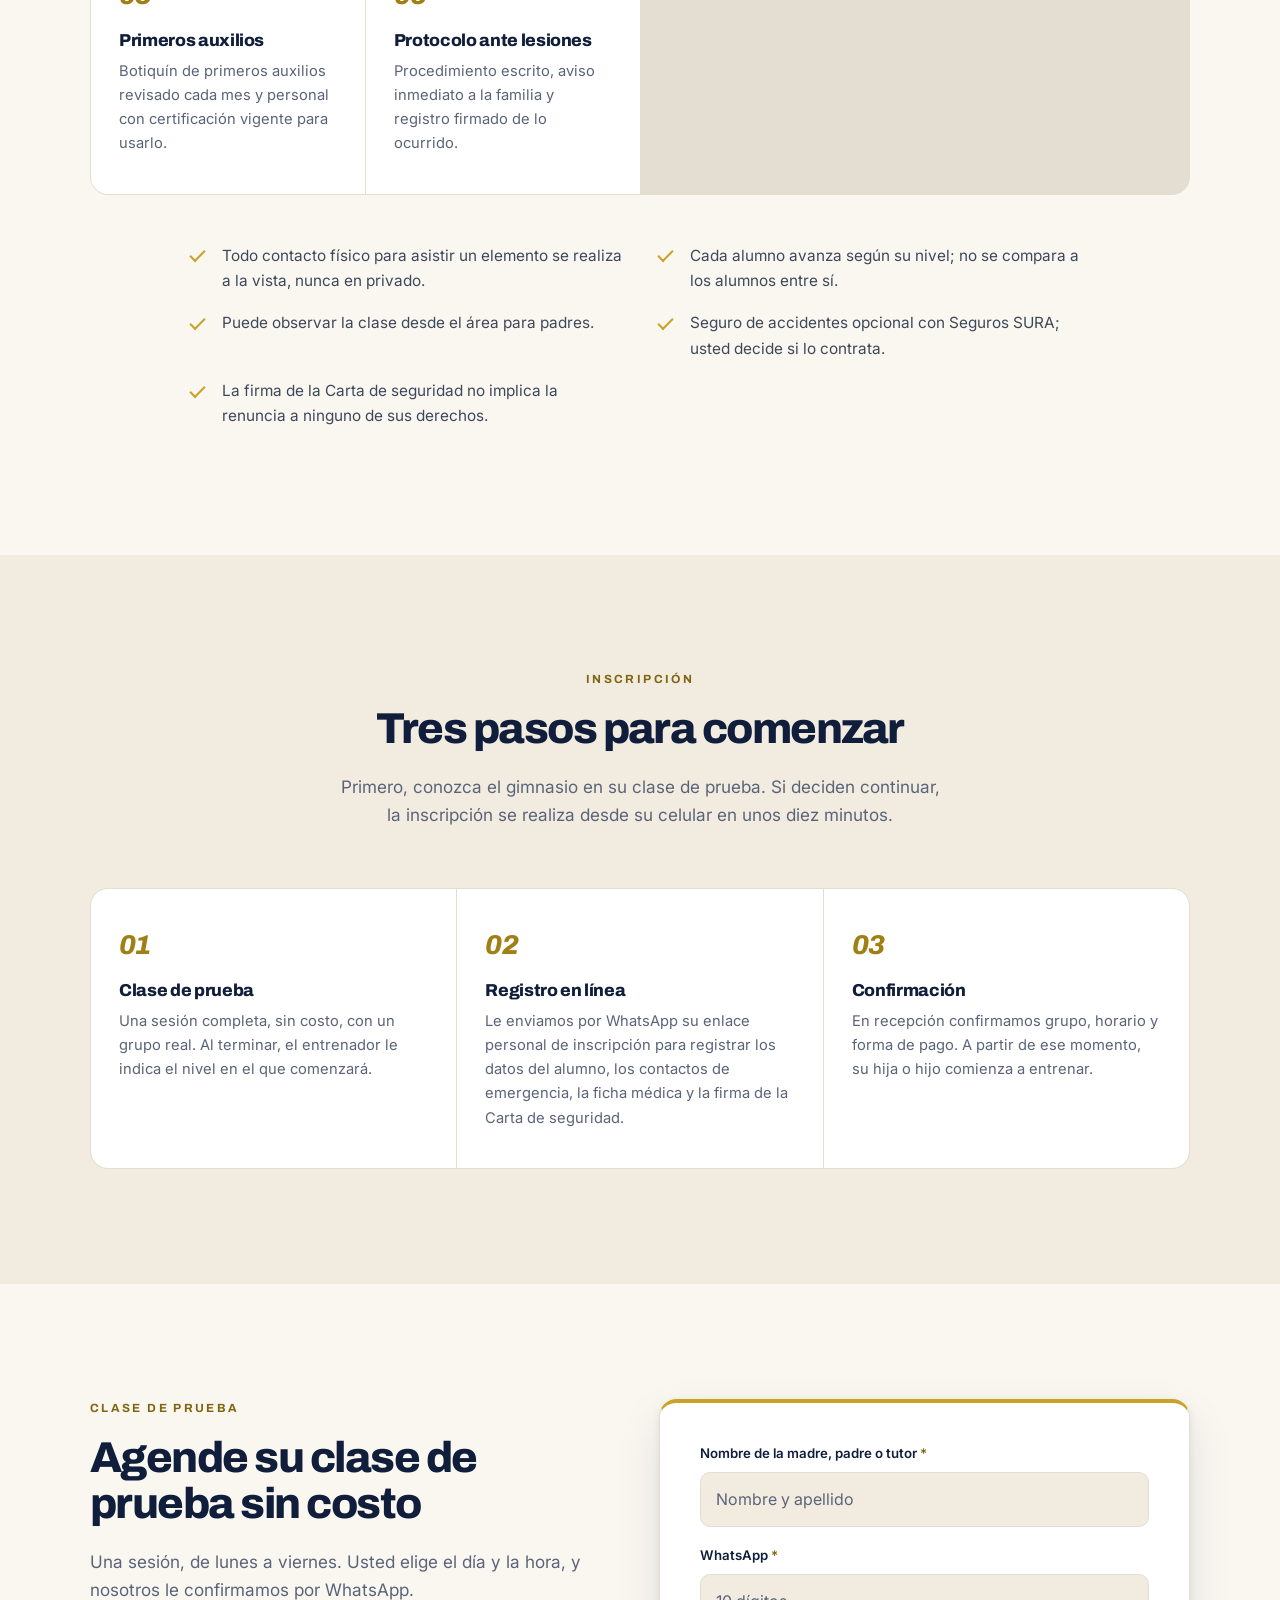
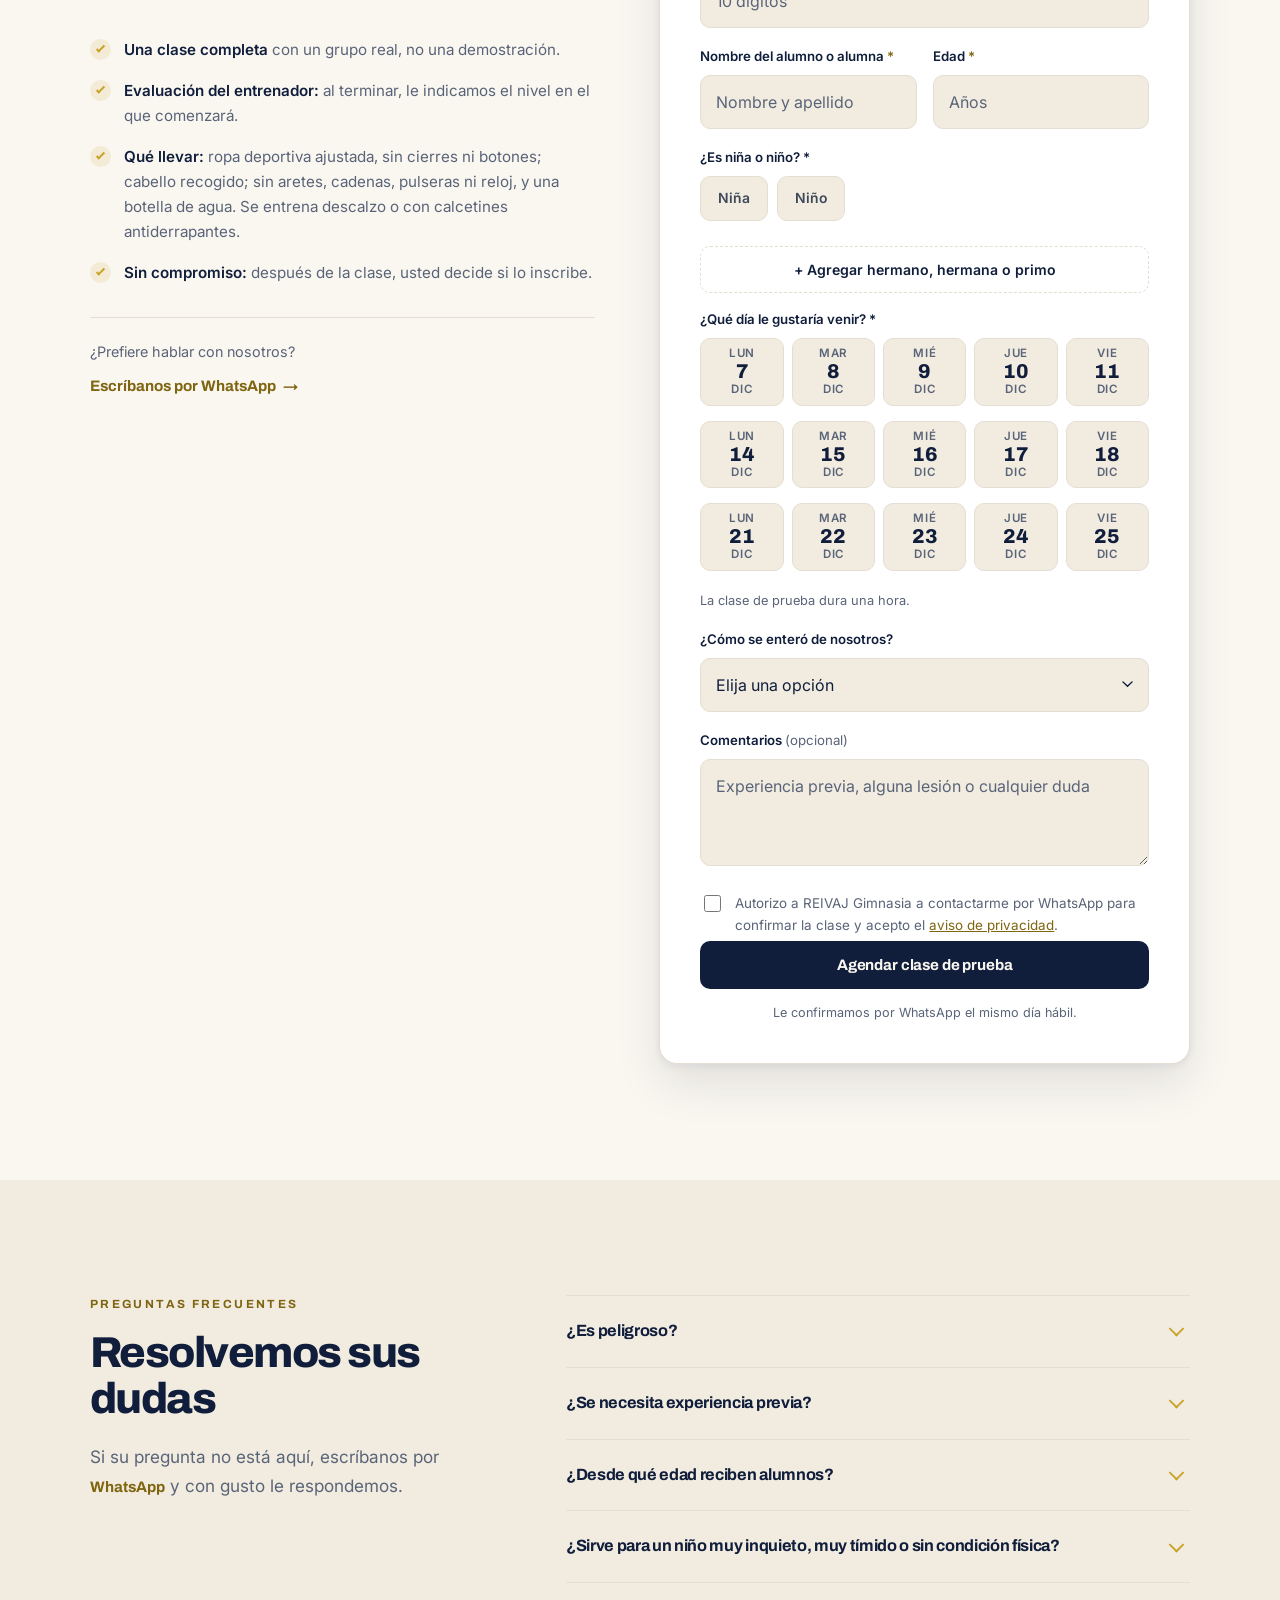
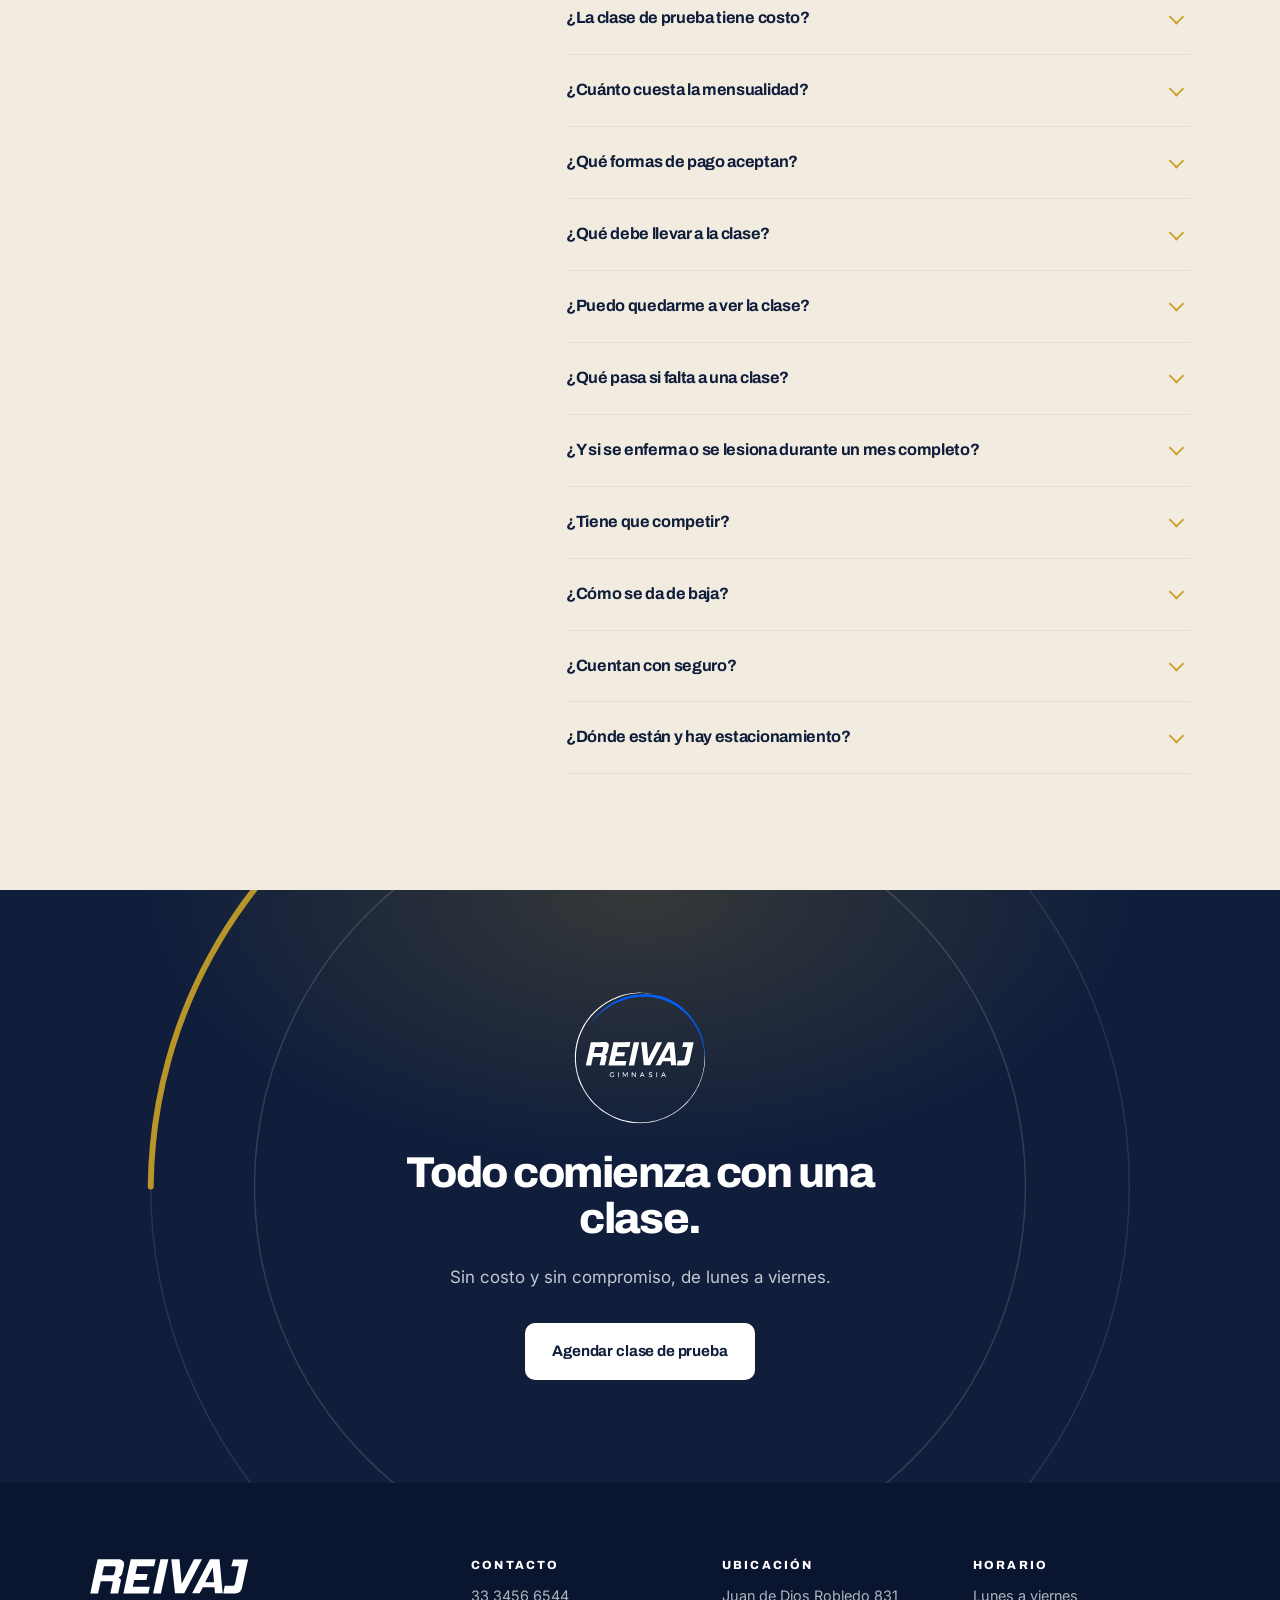
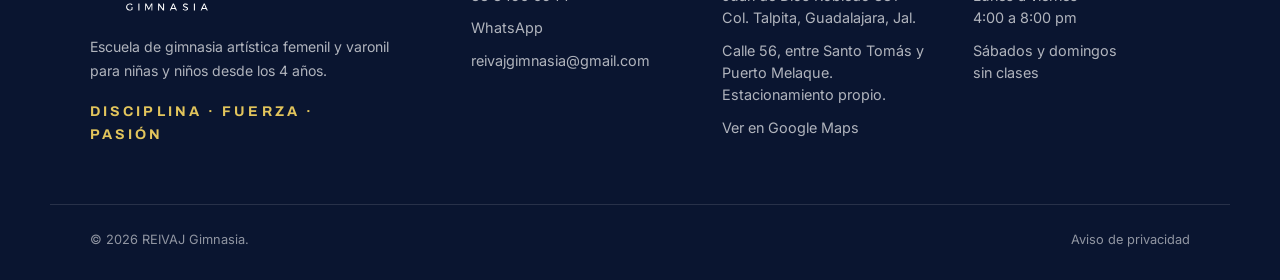
==== commit 6b206ca2: "Publicar: hermanos en la clase de prueba, la inscripción y la carta Co-Authored-By: Claude Opus 5.5 " ====
--- a/index.html
+++ b/index.html
@@ -432,6 +432,10 @@
           <p class="error" data-error-for="rama"></p>
         </div>
 
+        <!-- Hermanos o primos que vienen el mismo día: una sola solicitud. -->
+        <div id="masAlumnos"></div>
+        <button type="button" class="btn-mas" id="agregarAlumno">+ Agregar hermano, hermana o primo</button>
+
         <div class="field">
           <span class="label" id="dia-etiqueta">¿Qué día le gustaría venir? <span aria-hidden="true">*</span></span>
           <div class="chips chips--dias" id="dias" role="radiogroup" aria-labelledby="dia-etiqueta"></div>
--- a/styles.css
+++ b/styles.css
@@ -820,6 +820,8 @@
   .copia{ display:block; position:absolute; left:0; top:0; width:100%; padding:0 6mm; font-size:10.5pt; color:#000; }
   .copia .carta h3 .n{ background:#000; }
   .copia .firma-img{ height:26mm; }
+  /* Hermanos: cada carta empieza en su hoja. */
+  .copia__una + .copia__una{ break-before:page; }
   @page{ size:letter; margin:12mm; }
 }
 
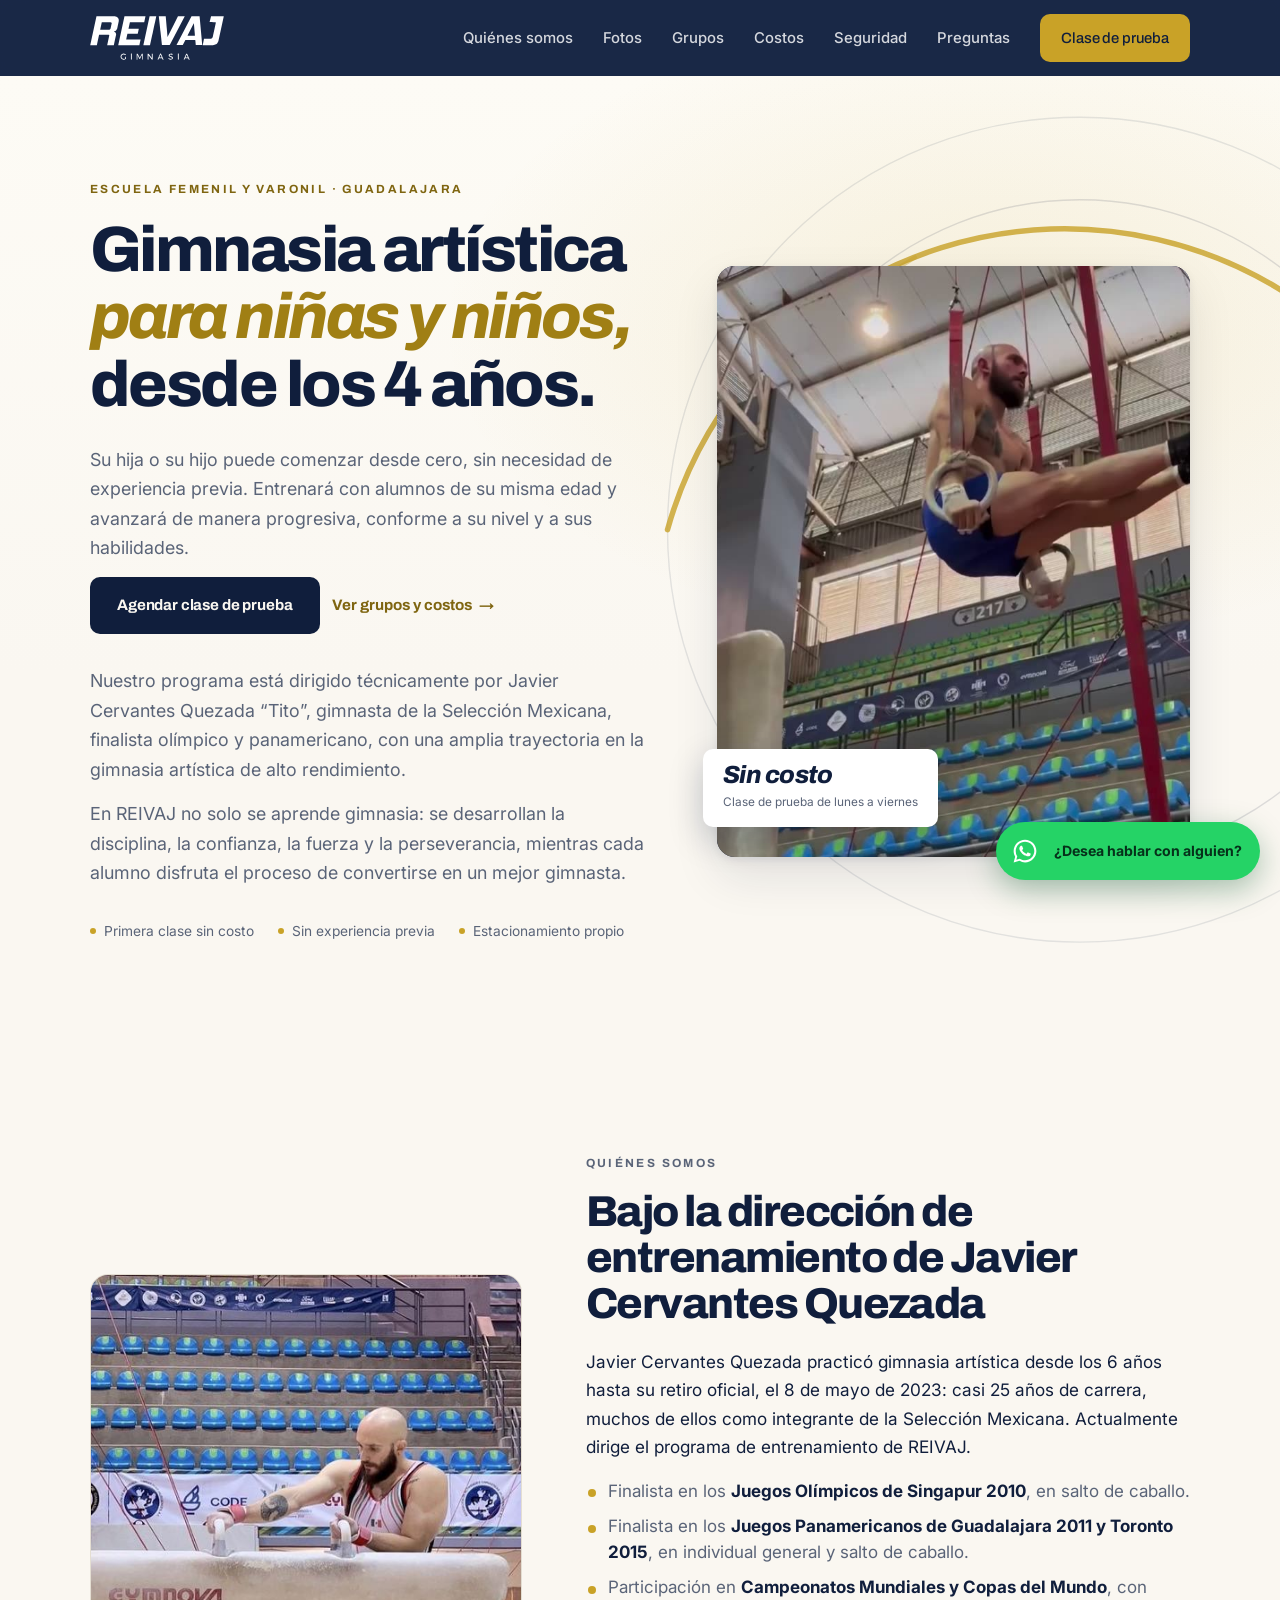
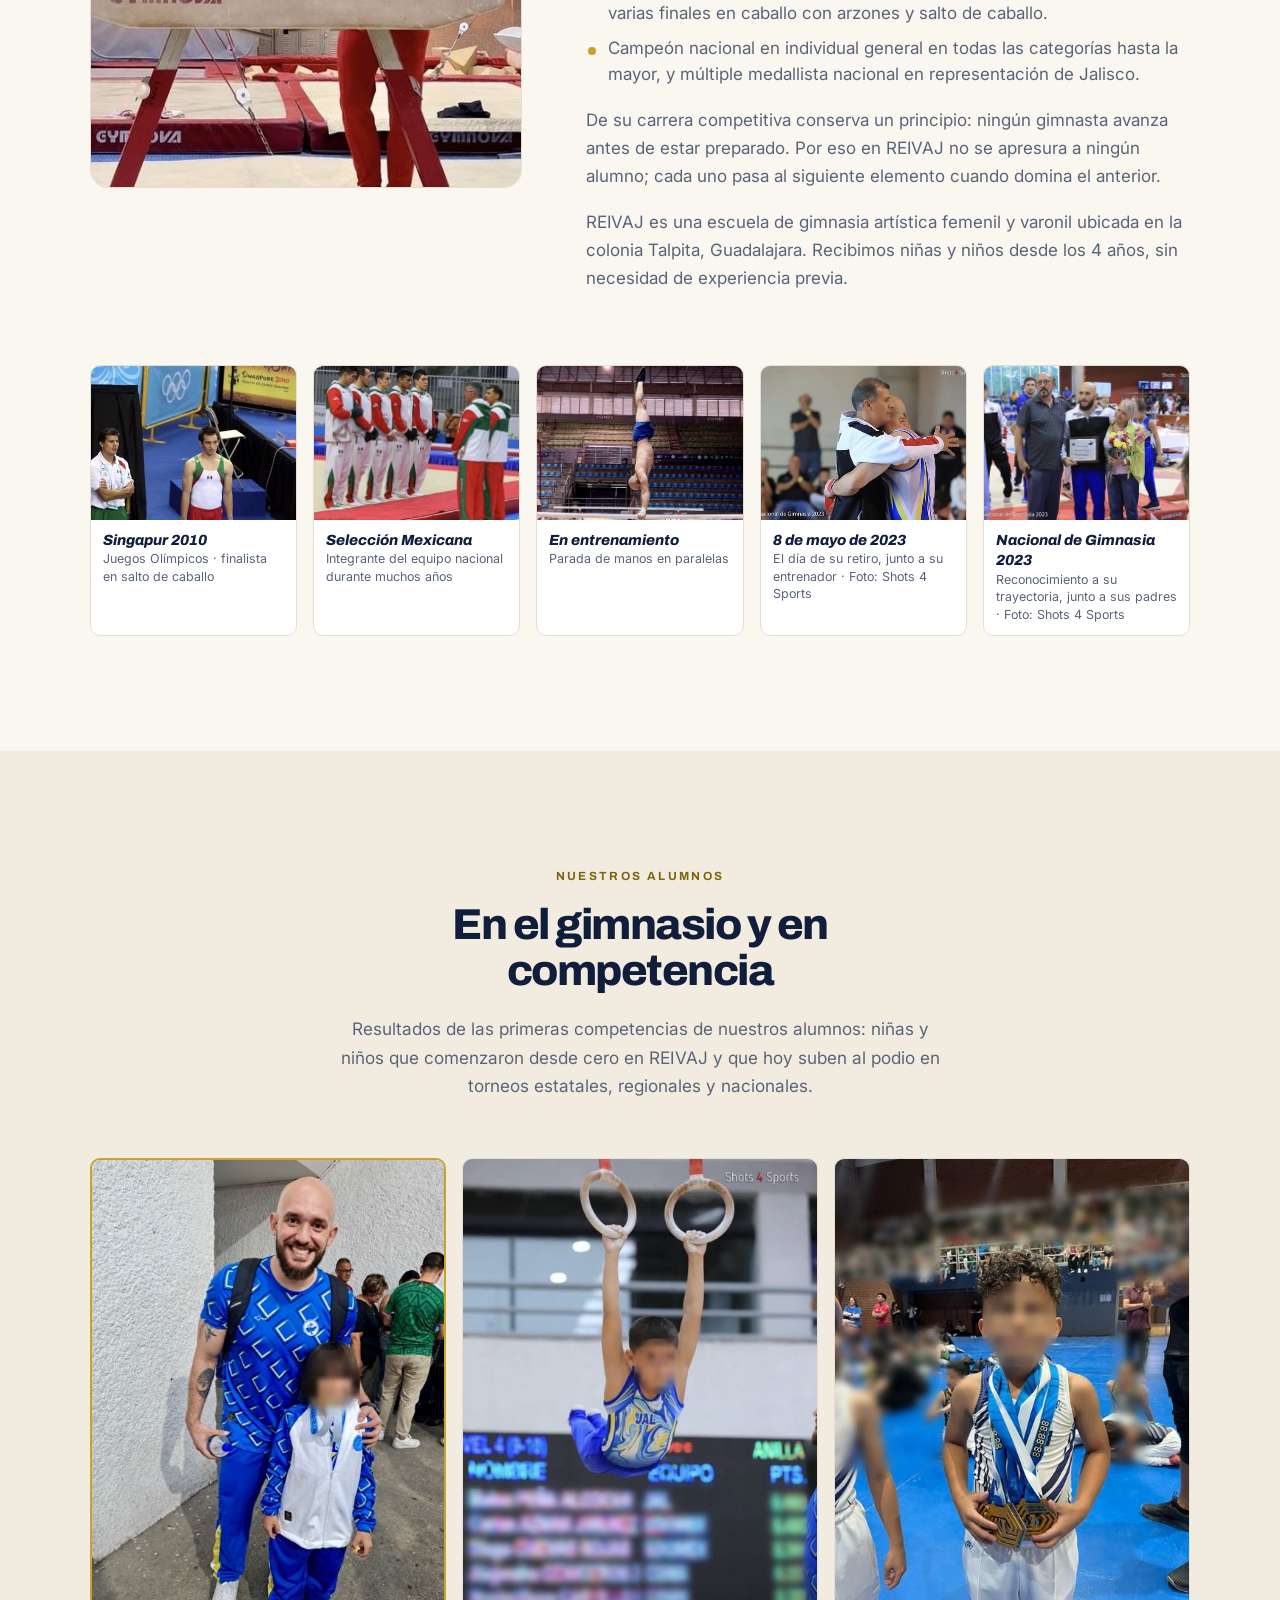
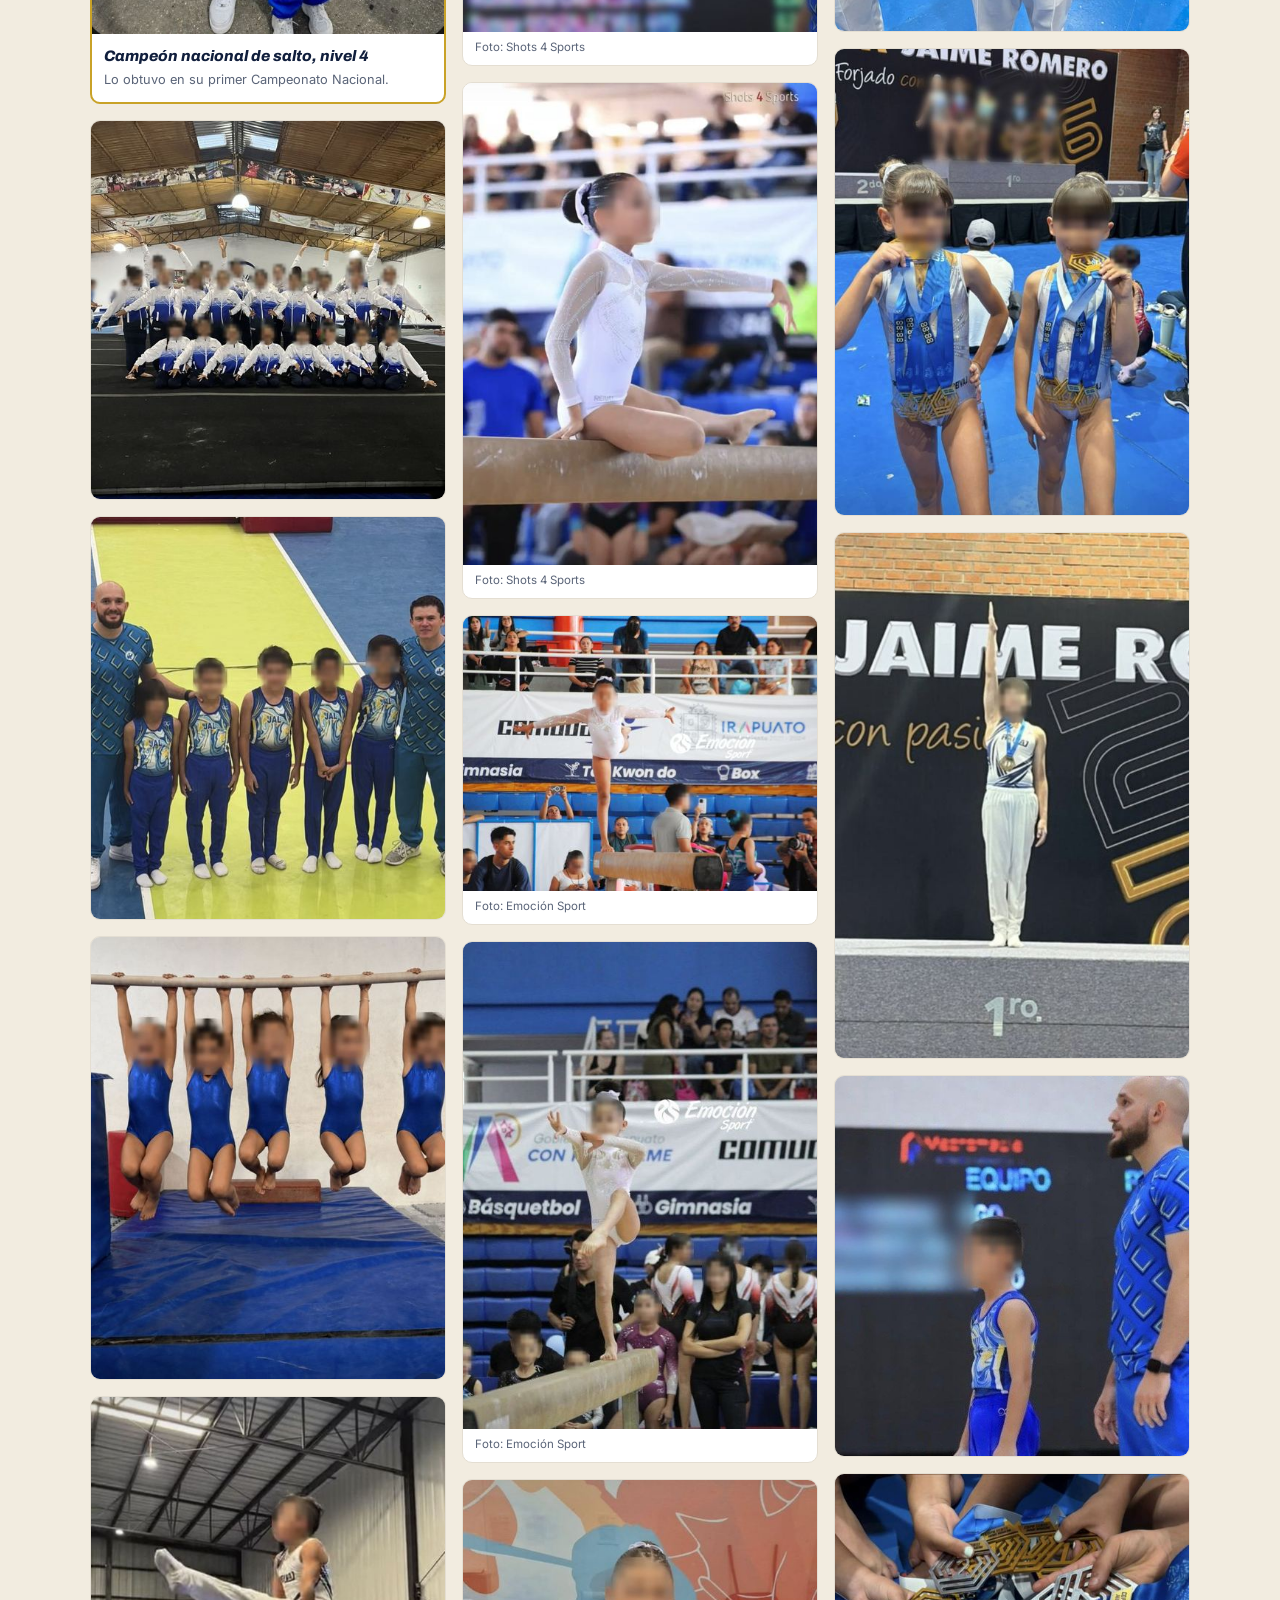
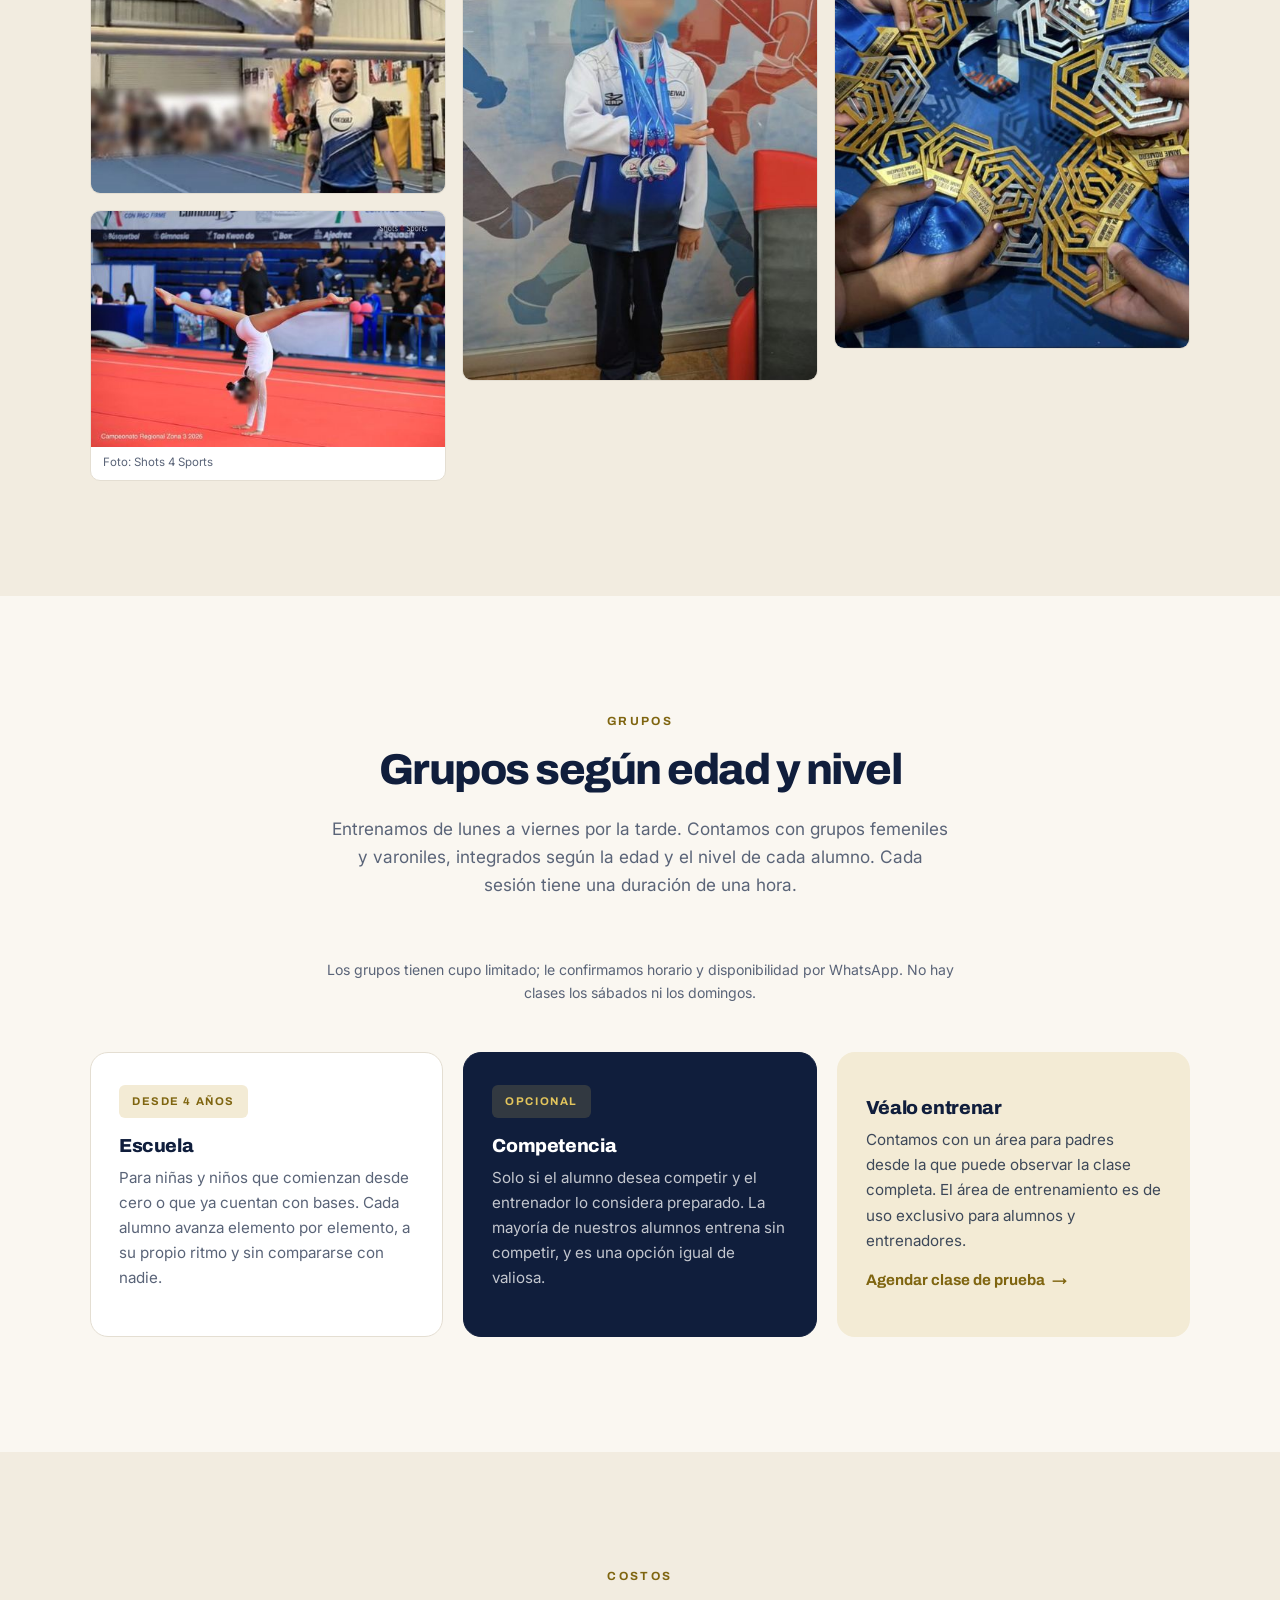
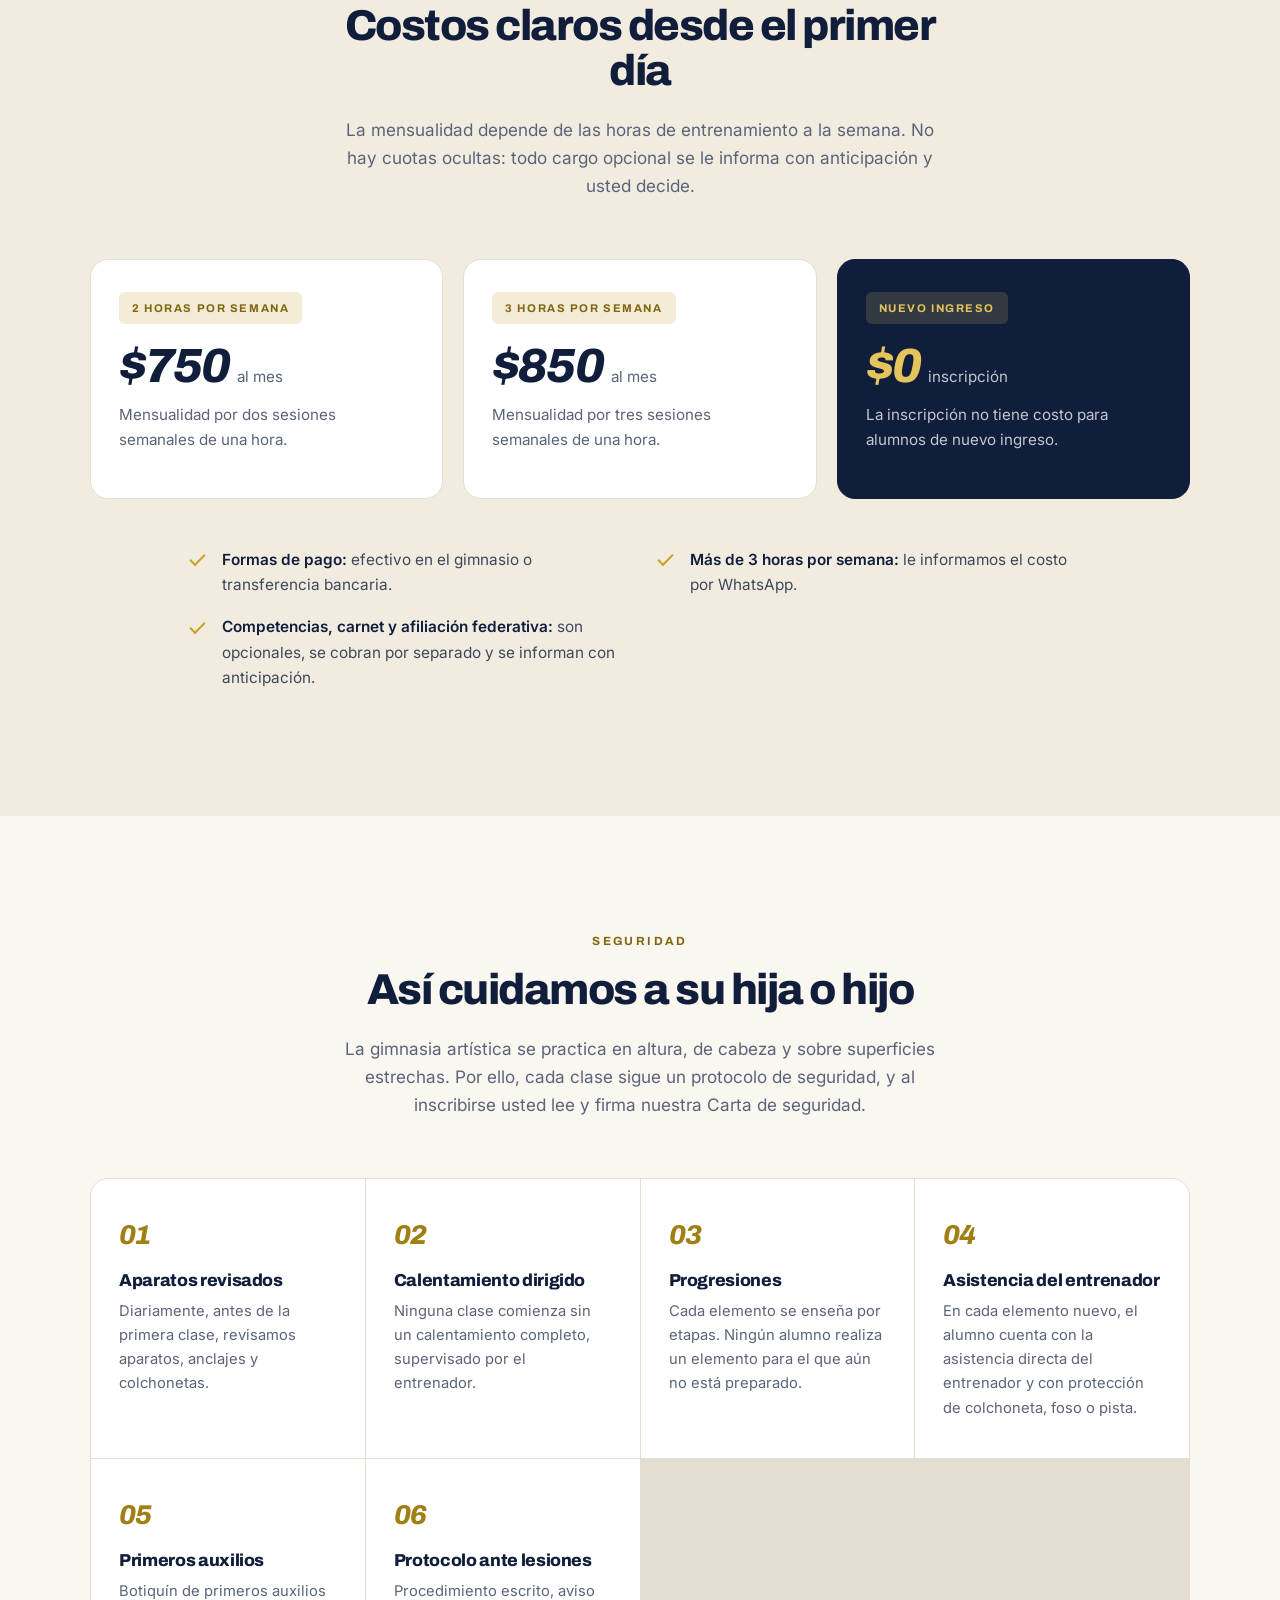
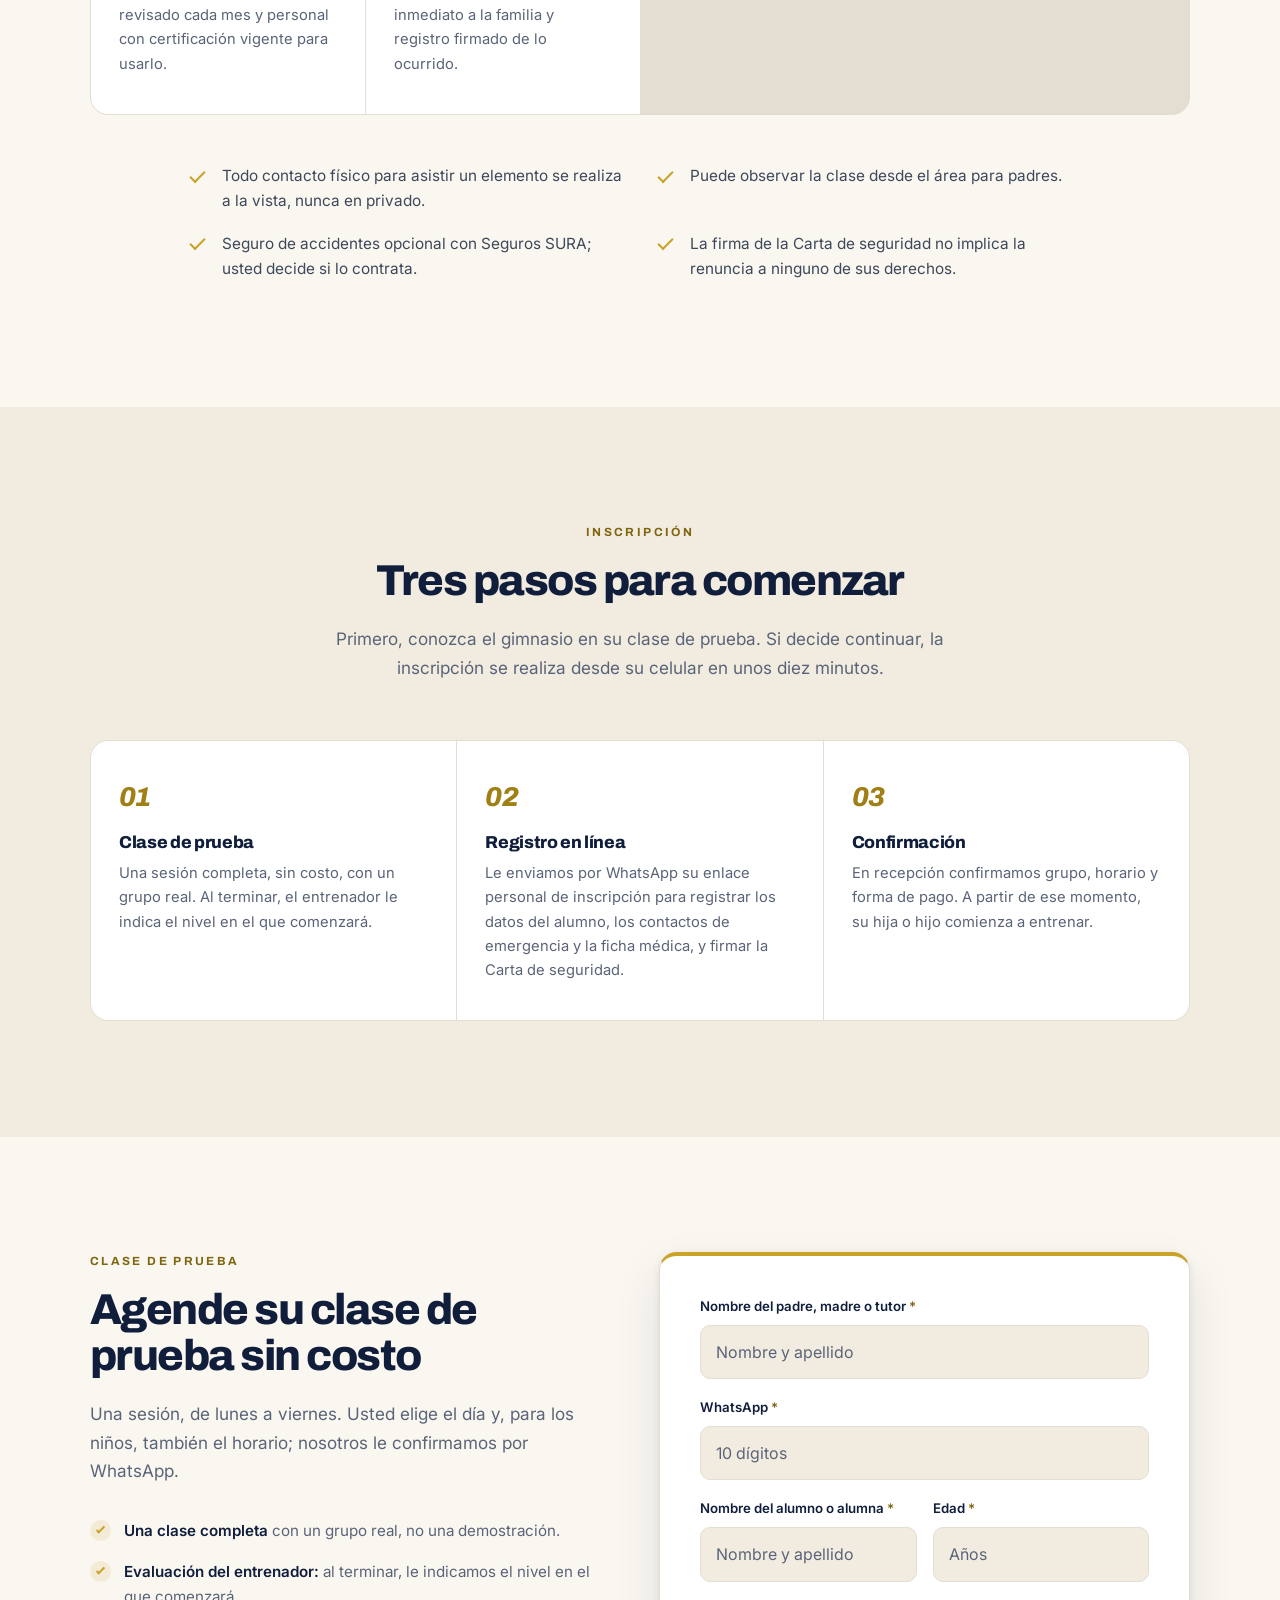
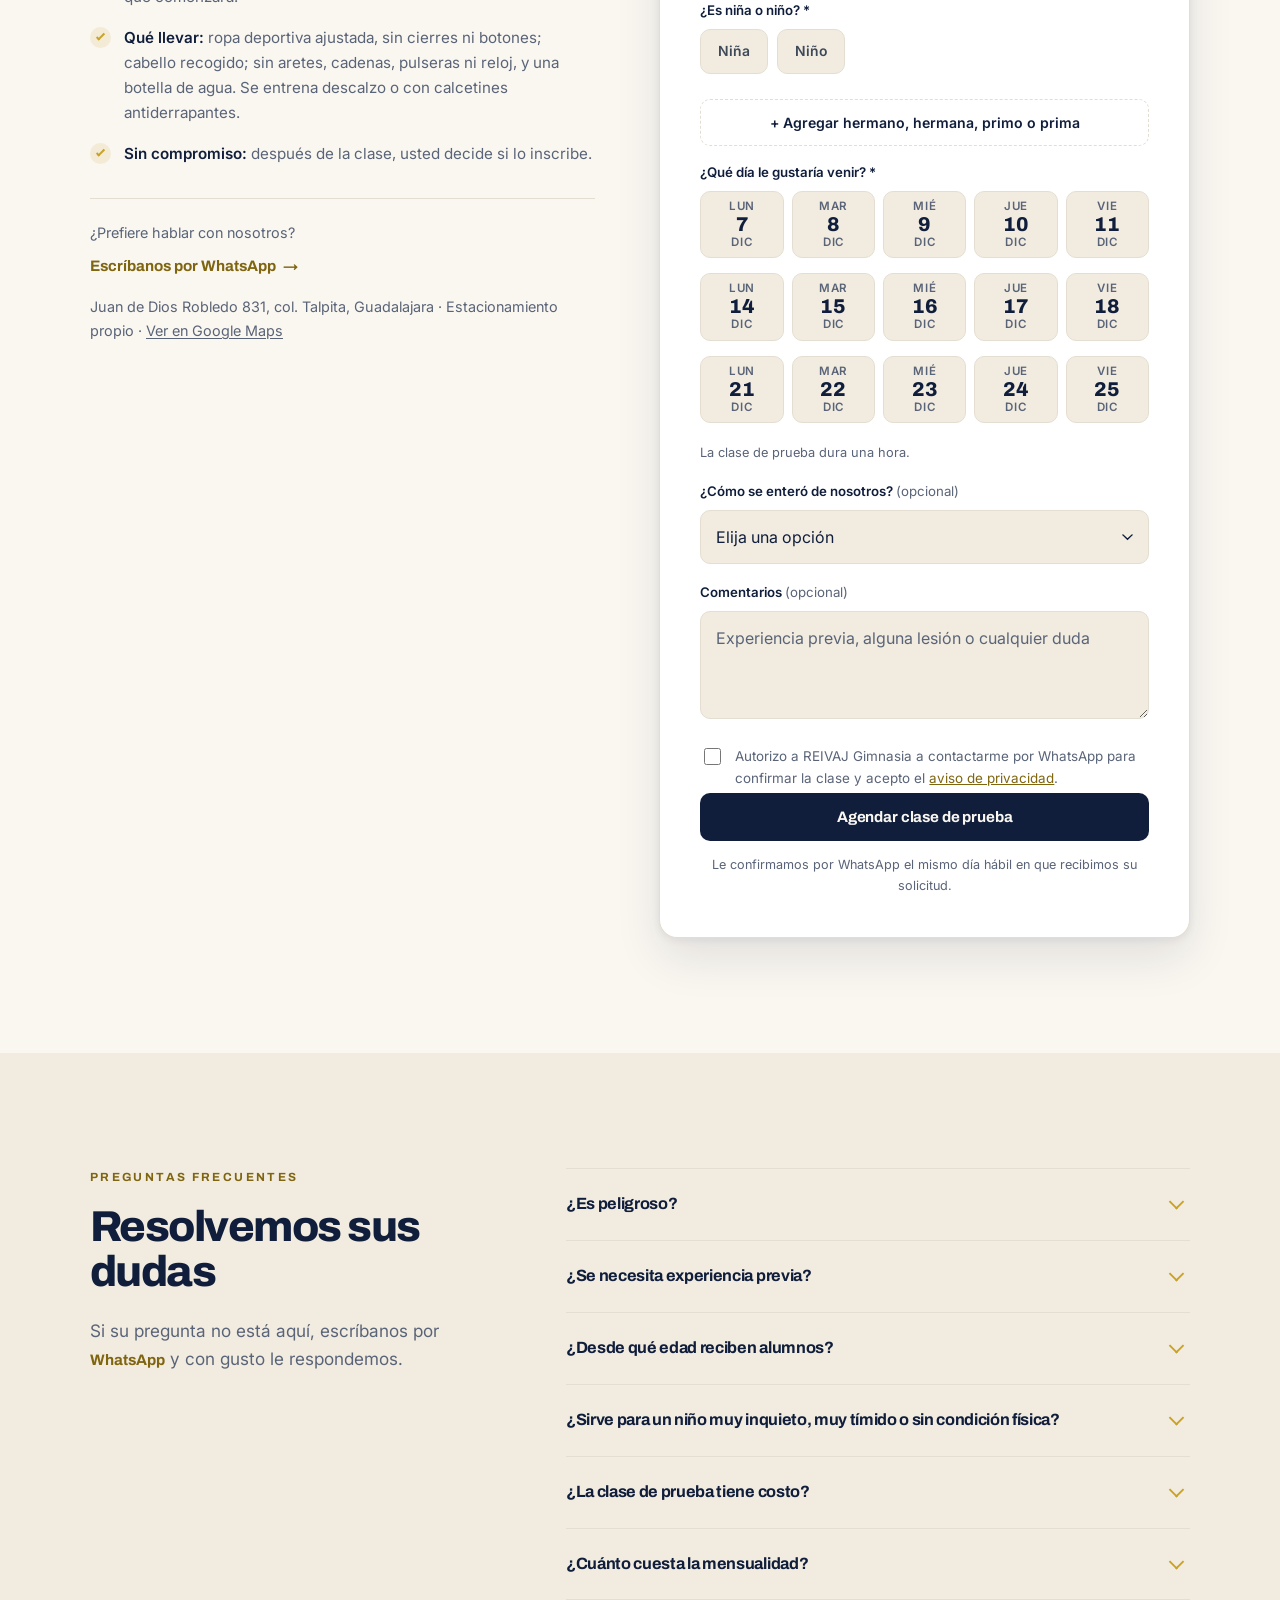
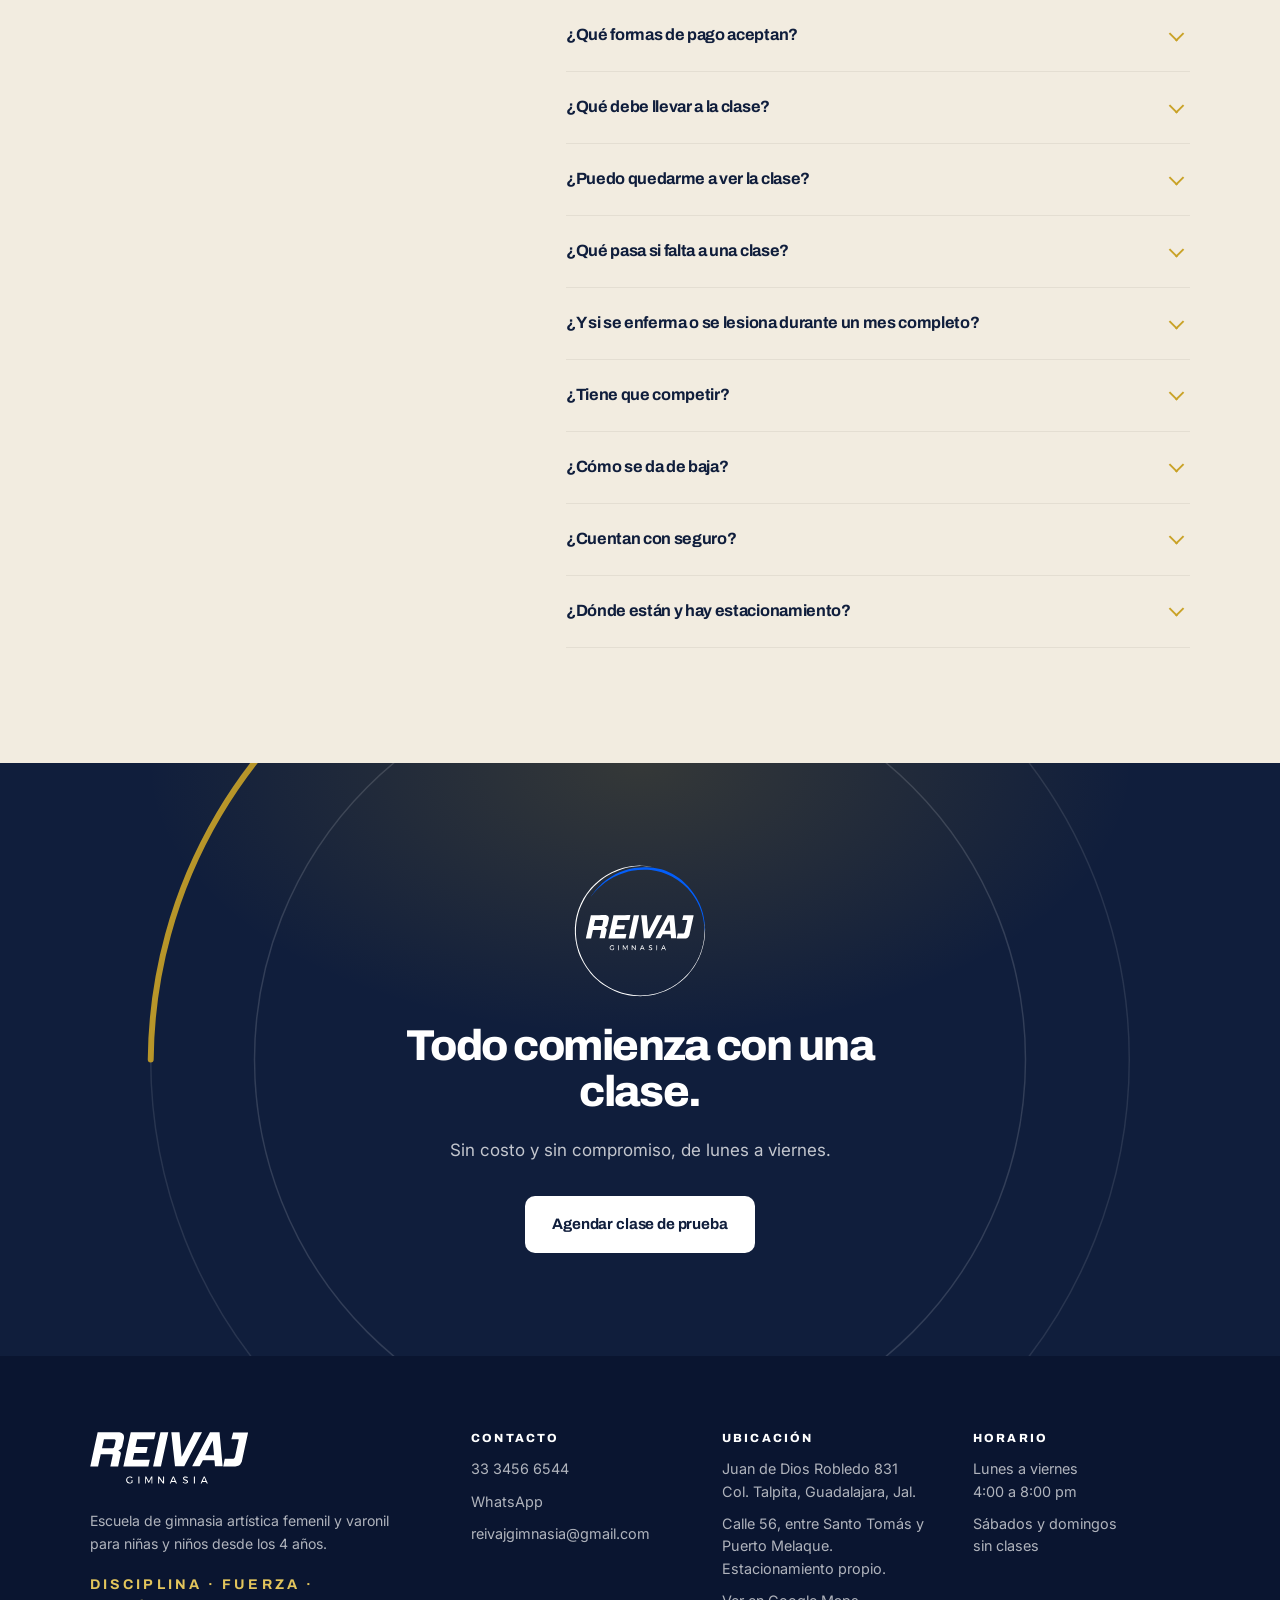
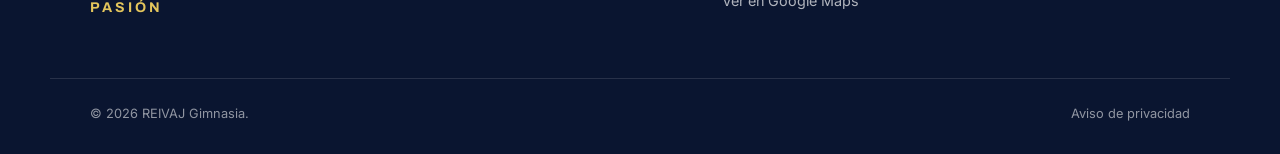
==== commit b7ec0a0f: "Publicar: revisión del 11-oct (hermanos, carta con código, validaciones, Google, fotos ligeras) y fi" ====
--- a/index.html
+++ b/index.html
@@ -3,8 +3,8 @@
 <head>
 <meta charset="UTF-8">
 <meta name="viewport" content="width=device-width, initial-scale=1">
-<title>REIVAJ Gimnasia | Gimnasia artística en Guadalajara desde los 4 años</title>
-<meta name="description" content="Escuela de gimnasia artística femenil y varonil en la colonia Talpita, Guadalajara. Recibimos niñas y niños desde los 4 años, sin necesidad de experiencia previa. Agende su clase de prueba sin costo.">
+<title>Gimnasia artística infantil en Guadalajara | REIVAJ Gimnasia</title>
+<meta name="description" content="Gimnasia artística para niñas y niños desde los 4 años en la colonia Talpita, Guadalajara. Sin experiencia previa. Agende su clase de prueba sin costo.">
 <meta name="theme-color" content="#101E3C">
 <!-- Impide que el modo oscuro automático del navegador invierta la página.
      Va aquí y no solo en el CSS para que el navegador lo sepa antes de cargar styles.css. -->
@@ -17,7 +17,12 @@
 <meta property="og:locale" content="es_MX">
 <meta property="og:title" content="REIVAJ Gimnasia · Gimnasia artística en Guadalajara">
 <meta property="og:description" content="Niñas y niños desde los 4 años, sin necesidad de experiencia previa. Agende su clase de prueba sin costo en la colonia Talpita, Guadalajara.">
-<meta property="og:image" content="https://www.gimnasiareivaj.com/assets/icono.png">
+<meta property="og:site_name" content="REIVAJ Gimnasia">
+<meta property="og:image" content="https://www.gimnasiareivaj.com/assets/compartir.jpg">
+<meta property="og:image:width" content="1200">
+<meta property="og:image:height" content="630">
+<meta property="og:image:alt" content="Javier Cervantes Quezada entrenando; REIVAJ Gimnasia, clase de prueba sin costo">
+<meta name="twitter:card" content="summary_large_image">
 
 <!-- Marca que hay JS: sin esto, el contenido nunca se oculta para animar.
      El temporizador garantiza que la página sea visible aunque script.js falle. -->
@@ -28,12 +33,52 @@
   }, 2000);
 </script>
 
-<link rel="icon" href="assets/icono-192.png">
+<link rel="icon" href="/favicon.ico" sizes="48x48">
+<link rel="icon" href="assets/icono-192.png" type="image/png">
 <link rel="apple-touch-icon" href="assets/apple-touch-icon.png">
 <link rel="preconnect" href="https://fonts.googleapis.com">
 <link rel="preconnect" href="https://fonts.gstatic.com" crossorigin>
 <link href="https://fonts.googleapis.com/css2?family=Archivo:ital,wght@0,600;0,700;0,800;1,700;1,800&family=Inter:wght@400;500;600;700&display=swap" rel="stylesheet">
 <link rel="stylesheet" href="styles.css">
+<!-- Datos del gimnasio para Google (no se ejecuta: la regla de seguridad no lo toca). -->
+<script type="application/ld+json">
+{
+ "@context": "https://schema.org",
+ "@type": "SportsActivityLocation",
+ "name": "REIVAJ Gimnasia",
+ "description": "Escuela de gimnasia artística femenil y varonil para niñas y niños desde los 4 años. Clase de prueba sin costo.",
+ "url": "https://www.gimnasiareivaj.com/",
+ "telephone": "+52 33 3456 6544",
+ "email": "reivajgimnasia@gmail.com",
+ "image": "https://www.gimnasiareivaj.com/assets/compartir.jpg",
+ "logo": "https://www.gimnasiareivaj.com/assets/icono.png",
+ "priceRange": "$750–$850 MXN al mes",
+ "currenciesAccepted": "MXN",
+ "paymentAccepted": "Efectivo, transferencia bancaria",
+ "address": {
+  "@type": "PostalAddress",
+  "streetAddress": "Juan de Dios Robledo 831, col. Talpita",
+  "addressLocality": "Guadalajara",
+  "addressRegion": "Jalisco",
+  "addressCountry": "MX"
+ },
+ "openingHoursSpecification": [
+  {
+   "@type": "OpeningHoursSpecification",
+   "dayOfWeek": [
+    "Monday",
+    "Tuesday",
+    "Wednesday",
+    "Thursday",
+    "Friday"
+   ],
+   "opens": "16:00",
+   "closes": "20:00"
+  }
+ ],
+ "sport": "Gimnasia artística"
+}
+</script>
 </head>
 <body>
 
@@ -80,12 +125,12 @@
       <p class="eyebrow">Escuela femenil y varonil · Guadalajara</p>
       <h1>Gimnasia artística<br><em>para niñas y niños,</em><br>desde los 4 años.</h1>
       <p class="lead">Su hija o su hijo puede comenzar desde cero, sin necesidad de experiencia previa. Entrenará con alumnos de su misma edad y avanzará de manera progresiva, conforme a su nivel y a sus habilidades.</p>
-      <p class="lead">Nuestro programa está dirigido técnicamente por Javier Cervantes Quezada “Tito”, gimnasta de la Selección Mexicana, finalista olímpico y panamericano, con una amplia trayectoria en la gimnasia artística de alto rendimiento.</p>
-      <p class="lead">En REIVAJ no solo se aprende gimnasia: se desarrollan la disciplina, la confianza, la fuerza y la perseverancia, mientras cada alumno disfruta el proceso de convertirse en un mejor gimnasta.</p>
       <div class="hero__actions">
         <a class="btn btn--primary" href="#agendar">Agendar clase de prueba</a>
         <a class="link-arrow" href="#horarios">Ver grupos y costos <span aria-hidden="true">→</span></a>
       </div>
+      <p class="lead">Nuestro programa está dirigido técnicamente por Javier Cervantes Quezada “Tito”, gimnasta de la Selección Mexicana, finalista olímpico y panamericano, con una amplia trayectoria en la gimnasia artística de alto rendimiento.</p>
+      <p class="lead">En REIVAJ no solo se aprende gimnasia: se desarrollan la disciplina, la confianza, la fuerza y la perseverancia, mientras cada alumno disfruta el proceso de convertirse en un mejor gimnasta.</p>
       <ul class="hero__meta">
         <li>Primera clase sin costo</li>
         <li>Sin experiencia previa</li>
@@ -111,7 +156,7 @@
 <section class="section" id="nosotros">
   <div class="wrap nosotros">
     <figure class="nosotros__foto reveal">
-      <img src="assets/fotos/javier-arzones.jpg" alt="Javier Cervantes Quezada en el caballo con arzones" width="960" height="1144" loading="lazy" decoding="async">
+      <img src="assets/fotos/javier-arzones.jpg" srcset="assets/fotos/javier-arzones-480.jpg 480w, assets/fotos/javier-arzones.jpg 960w" sizes="(max-width:820px) 420px, 460px" alt="Javier Cervantes Quezada en el caballo con arzones" width="960" height="1144" loading="lazy" decoding="async">
     </figure>
 
     <div class="nosotros__texto reveal">
@@ -121,33 +166,33 @@
       <ul class="logros">
         <li>Finalista en los <strong>Juegos Olímpicos de Singapur 2010</strong>, en salto de caballo.</li>
         <li>Finalista en los <strong>Juegos Panamericanos de Guadalajara 2011 y Toronto 2015</strong>, en individual general y salto de caballo.</li>
-        <li>Participación en <strong>Campeonatos Mundiales y Copas del Mundo</strong>, con varias finales de Copa del Mundo en caballo con arzones y salto de caballo.</li>
-        <li>Campeón nacional en individual general en todas las categorías, hasta la categoría mayor, y múltiple medallista nacional en representación de Jalisco.</li>
+        <li>Participación en <strong>Campeonatos Mundiales y Copas del Mundo</strong>, con varias finales en caballo con arzones y salto de caballo.</li>
+        <li>Campeón nacional en individual general en todas las categorías hasta la mayor, y múltiple medallista nacional en representación de Jalisco.</li>
       </ul>
       <p>De su carrera competitiva conserva un principio: ningún gimnasta avanza antes de estar preparado. Por eso en REIVAJ no se apresura a ningún alumno; cada uno pasa al siguiente elemento cuando domina el anterior.</p>
-      <p>REIVAJ es una escuela de gimnasia artística femenil y varonil ubicada en la colonia Talpita, Guadalajara. Recibimos niñas y niños desde los 4 años, sin necesidad de experiencia previa; la mayoría de nuestros alumnos entrena sin competir.</p>
+      <p>REIVAJ es una escuela de gimnasia artística femenil y varonil ubicada en la colonia Talpita, Guadalajara. Recibimos niñas y niños desde los 4 años, sin necesidad de experiencia previa.</p>
     </div>
   </div>
   <div class="wrap">
     <div class="trayectoria">
       <figure class="trayectoria__item reveal">
-        <img src="assets/fotos/javier-singapur-2010.jpg" alt="Javier Cervantes con su entrenador en los Juegos Olímpicos de Singapur 2010" width="960" height="614" loading="lazy" decoding="async">
+        <img src="assets/fotos/javier-singapur-2010.jpg" srcset="assets/fotos/javier-singapur-2010-480.jpg 480w, assets/fotos/javier-singapur-2010.jpg 960w" sizes="(max-width:980px) 46vw, 240px" alt="Javier Cervantes con su entrenador en los Juegos Olímpicos de Singapur 2010" width="960" height="614" loading="lazy" decoding="async">
         <figcaption><strong>Singapur 2010</strong>Juegos Olímpicos · finalista en salto de caballo</figcaption>
       </figure>
       <figure class="trayectoria__item reveal">
-        <img src="assets/fotos/javier-seleccion.jpg" alt="Selección Mexicana de gimnasia artística varonil en competencia" width="960" height="621" loading="lazy" decoding="async">
+        <img src="assets/fotos/javier-seleccion.jpg" srcset="assets/fotos/javier-seleccion-480.jpg 480w, assets/fotos/javier-seleccion.jpg 960w" sizes="(max-width:980px) 46vw, 240px" alt="Selección Mexicana de gimnasia artística varonil en competencia" width="960" height="621" loading="lazy" decoding="async">
         <figcaption><strong>Selección Mexicana</strong>Integrante del equipo nacional durante muchos años</figcaption>
       </figure>
       <figure class="trayectoria__item reveal">
-        <img class="encuadre-arriba" src="assets/fotos/javier-parada-paralelas.jpg" alt="Javier Cervantes en parada de manos sobre las paralelas" width="960" height="1147" loading="lazy" decoding="async">
+        <img class="encuadre-arriba" src="assets/fotos/javier-parada-paralelas.jpg" srcset="assets/fotos/javier-parada-paralelas-480.jpg 480w, assets/fotos/javier-parada-paralelas.jpg 960w" sizes="(max-width:980px) 46vw, 240px" alt="Javier Cervantes en parada de manos sobre las paralelas" width="960" height="1147" loading="lazy" decoding="async">
         <figcaption><strong>En entrenamiento</strong>Parada de manos en paralelas</figcaption>
       </figure>
       <figure class="trayectoria__item reveal">
-        <img src="assets/fotos/javier-abrazo-2023.jpg" alt="Javier Cervantes abraza a su entrenador el día de su retiro" width="960" height="614" loading="lazy" decoding="async">
+        <img src="assets/fotos/javier-abrazo-2023.jpg" srcset="assets/fotos/javier-abrazo-2023-480.jpg 480w, assets/fotos/javier-abrazo-2023.jpg 960w" sizes="(max-width:980px) 46vw, 240px" alt="Javier Cervantes abraza a su entrenador el día de su retiro" width="960" height="614" loading="lazy" decoding="async">
         <figcaption><strong>8 de mayo de 2023</strong>El día de su retiro, junto a su entrenador · Foto: Shots 4 Sports</figcaption>
       </figure>
       <figure class="trayectoria__item reveal">
-        <img src="assets/fotos/javier-reconocimiento-2023.jpg" alt="Javier Cervantes con sus padres y la placa de reconocimiento a su trayectoria" width="960" height="622" loading="lazy" decoding="async">
+        <img src="assets/fotos/javier-reconocimiento-2023.jpg" srcset="assets/fotos/javier-reconocimiento-2023-480.jpg 480w, assets/fotos/javier-reconocimiento-2023.jpg 960w" sizes="(max-width:980px) 46vw, 240px" alt="Javier Cervantes con sus padres y la placa de reconocimiento a su trayectoria" width="960" height="622" loading="lazy" decoding="async">
         <figcaption><strong>Nacional de Gimnasia 2023</strong>Reconocimiento a su trayectoria, junto a sus padres · Foto: Shots 4 Sports</figcaption>
       </figure>
     </div>
@@ -165,58 +210,58 @@
 
     <div class="galeria">
       <figure class="foto foto--destacada reveal">
-        <img src="assets/fotos/medalla-en-la-boca.jpg" alt="Alumno de REIVAJ, campeón nacional de salto en nivel 4, con su medalla junto a su entrenador" width="891" height="1200" loading="lazy" decoding="async">
+        <img src="assets/fotos/medalla-en-la-boca.jpg" srcset="assets/fotos/medalla-en-la-boca-480.jpg 480w, assets/fotos/medalla-en-la-boca.jpg 891w" sizes="(max-width:900px) 46vw, 380px" alt="Alumno de REIVAJ, campeón nacional de salto en nivel 4, con su medalla junto a su entrenador" width="891" height="1200" loading="lazy" decoding="async">
         <figcaption><strong>Campeón nacional de salto, nivel 4</strong>Lo obtuvo en su primer Campeonato Nacional.</figcaption>
       </figure>
       <figure class="foto reveal">
-        <img src="assets/fotos/equipo-femenil.jpg" alt="Equipo femenil con chamarras de REIVAJ en el gimnasio" width="1124" height="1200" loading="lazy" decoding="async">
-      </figure>
-      <figure class="foto reveal">
-        <img src="assets/fotos/equipo-varonil.jpg" alt="Equipo varonil con sus entrenadores en competencia" width="1057" height="1200" loading="lazy" decoding="async">
-      </figure>
-      <figure class="foto reveal">
-        <img src="assets/fotos/colgadas-de-la-barra.jpg" alt="Cinco alumnas pequeñas colgadas de la barra" width="961" height="1200" loading="lazy" decoding="async">
-      </figure>
-      <figure class="foto reveal">
-        <img src="assets/fotos/paralelas.jpg" alt="Alumno en paralelas, con su entrenador al lado" width="1070" height="1200" loading="lazy" decoding="async">
-      </figure>
-      <figure class="foto reveal">
-        <img src="assets/fotos/parada-de-manos-piso.jpg" alt="Alumna en parada de manos con piernas abiertas en piso" width="1200" height="799" loading="lazy" decoding="async">
+        <img src="assets/fotos/equipo-femenil.jpg" srcset="assets/fotos/equipo-femenil-480.jpg 480w, assets/fotos/equipo-femenil.jpg 1124w" sizes="(max-width:900px) 46vw, 380px" alt="Equipo femenil con chamarras de REIVAJ en el gimnasio" width="1124" height="1200" loading="lazy" decoding="async">
+      </figure>
+      <figure class="foto reveal">
+        <img src="assets/fotos/equipo-varonil.jpg" srcset="assets/fotos/equipo-varonil-480.jpg 480w, assets/fotos/equipo-varonil.jpg 1057w" sizes="(max-width:900px) 46vw, 380px" alt="Equipo varonil con sus entrenadores en competencia" width="1057" height="1200" loading="lazy" decoding="async">
+      </figure>
+      <figure class="foto reveal">
+        <img src="assets/fotos/colgadas-de-la-barra.jpg" srcset="assets/fotos/colgadas-de-la-barra-480.jpg 480w, assets/fotos/colgadas-de-la-barra.jpg 961w" sizes="(max-width:900px) 46vw, 380px" alt="Cinco alumnas pequeñas colgadas de la barra" width="961" height="1200" loading="lazy" decoding="async">
+      </figure>
+      <figure class="foto reveal">
+        <img src="assets/fotos/paralelas.jpg" srcset="assets/fotos/paralelas-480.jpg 480w, assets/fotos/paralelas.jpg 1070w" sizes="(max-width:900px) 46vw, 380px" alt="Alumno en paralelas, con su entrenador al lado" width="1070" height="1200" loading="lazy" decoding="async">
+      </figure>
+      <figure class="foto reveal">
+        <img src="assets/fotos/parada-de-manos-piso.jpg" srcset="assets/fotos/parada-de-manos-piso-480.jpg 480w, assets/fotos/parada-de-manos-piso.jpg 1200w" sizes="(max-width:900px) 46vw, 380px" alt="Alumna en parada de manos con piernas abiertas en piso" width="1200" height="799" loading="lazy" decoding="async">
         <figcaption>Foto: Shots 4 Sports</figcaption>
       </figure>
       <figure class="foto reveal">
-        <img src="assets/fotos/anillas.jpg" alt="Alumno en anillas durante una competencia" width="898" height="1200" loading="lazy" decoding="async">
+        <img src="assets/fotos/anillas.jpg" srcset="assets/fotos/anillas-480.jpg 480w, assets/fotos/anillas.jpg 898w" sizes="(max-width:900px) 46vw, 380px" alt="Alumno en anillas durante una competencia" width="898" height="1200" loading="lazy" decoding="async">
         <figcaption>Foto: Shots 4 Sports</figcaption>
       </figure>
       <figure class="foto reveal">
-        <img src="assets/fotos/viga-competencia.jpg" alt="Alumna sentada en la viga durante una competencia" width="882" height="1200" loading="lazy" decoding="async">
+        <img src="assets/fotos/viga-competencia.jpg" srcset="assets/fotos/viga-competencia-480.jpg 480w, assets/fotos/viga-competencia.jpg 882w" sizes="(max-width:900px) 46vw, 380px" alt="Alumna sentada en la viga durante una competencia" width="882" height="1200" loading="lazy" decoding="async">
         <figcaption>Foto: Shots 4 Sports</figcaption>
       </figure>
       <figure class="foto reveal">
-        <img src="assets/fotos/viga-irapuato.jpg" alt="Alumna en equilibrio sobre la viga en un torneo en Irapuato" width="1200" height="935" loading="lazy" decoding="async">
+        <img src="assets/fotos/viga-irapuato.jpg" srcset="assets/fotos/viga-irapuato-480.jpg 480w, assets/fotos/viga-irapuato.jpg 1200w" sizes="(max-width:900px) 46vw, 380px" alt="Alumna en equilibrio sobre la viga en un torneo en Irapuato" width="1200" height="935" loading="lazy" decoding="async">
         <figcaption>Foto: Emoción Sport</figcaption>
       </figure>
       <figure class="foto reveal">
-        <img src="assets/fotos/viga-con-publico.jpg" alt="Alumna en la viga frente al público" width="609" height="837" loading="lazy" decoding="async">
+        <img src="assets/fotos/viga-con-publico.jpg" srcset="assets/fotos/viga-con-publico-480.jpg 480w, assets/fotos/viga-con-publico.jpg 609w" sizes="(max-width:900px) 46vw, 380px" alt="Alumna en la viga frente al público" width="609" height="837" loading="lazy" decoding="async">
         <figcaption>Foto: Emoción Sport</figcaption>
       </figure>
       <figure class="foto reveal">
-        <img src="assets/fotos/medallas-tres.jpg" alt="Alumna con tres medallas" width="849" height="1200" loading="lazy" decoding="async">
-      </figure>
-      <figure class="foto reveal">
-        <img src="assets/fotos/medallas-rizos.jpg" alt="Alumno con sus medallas al terminar el torneo" width="900" height="1200" loading="lazy" decoding="async">
-      </figure>
-      <figure class="foto reveal">
-        <img src="assets/fotos/dos-mordiendo-medalla.jpg" alt="Dos alumnas muerden sus medallas de oro" width="913" height="1200" loading="lazy" decoding="async">
-      </figure>
-      <figure class="foto reveal">
-        <img src="assets/fotos/podio-primer-lugar.jpg" alt="Alumno en el primer lugar del podio" width="809" height="1200" loading="lazy" decoding="async">
+        <img src="assets/fotos/medallas-tres.jpg" srcset="assets/fotos/medallas-tres-480.jpg 480w, assets/fotos/medallas-tres.jpg 849w" sizes="(max-width:900px) 46vw, 380px" alt="Alumna con tres medallas" width="849" height="1200" loading="lazy" decoding="async">
+      </figure>
+      <figure class="foto reveal">
+        <img src="assets/fotos/medallas-rizos.jpg" srcset="assets/fotos/medallas-rizos-480.jpg 480w, assets/fotos/medallas-rizos.jpg 900w" sizes="(max-width:900px) 46vw, 380px" alt="Alumno con sus medallas al terminar el torneo" width="900" height="1200" loading="lazy" decoding="async">
+      </figure>
+      <figure class="foto reveal">
+        <img src="assets/fotos/dos-mordiendo-medalla.jpg" srcset="assets/fotos/dos-mordiendo-medalla-480.jpg 480w, assets/fotos/dos-mordiendo-medalla.jpg 913w" sizes="(max-width:900px) 46vw, 380px" alt="Dos alumnas muerden sus medallas de oro" width="913" height="1200" loading="lazy" decoding="async">
+      </figure>
+      <figure class="foto reveal">
+        <img src="assets/fotos/podio-primer-lugar.jpg" srcset="assets/fotos/podio-primer-lugar-480.jpg 480w, assets/fotos/podio-primer-lugar.jpg 809w" sizes="(max-width:900px) 46vw, 380px" alt="Alumno en el primer lugar del podio" width="809" height="1200" loading="lazy" decoding="async">
       </figure>
       <figure class="foto reveal">
         <img src="assets/fotos/nino-con-entrenador.jpg" alt="Alumno y entrenador esperan su turno en competencia" width="520" height="559" loading="lazy" decoding="async">
       </figure>
       <figure class="foto reveal">
-        <img src="assets/fotos/manos-con-medallas.jpg" alt="Manos de alumnas sosteniendo sus medallas" width="897" height="1200" loading="lazy" decoding="async">
+        <img src="assets/fotos/manos-con-medallas.jpg" srcset="assets/fotos/manos-con-medallas-480.jpg 480w, assets/fotos/manos-con-medallas.jpg 897w" sizes="(max-width:900px) 46vw, 380px" alt="Manos de alumnas sosteniendo sus medallas" width="897" height="1200" loading="lazy" decoding="async">
       </figure>
     </div>
   </div>
@@ -287,7 +332,7 @@
     <ul class="checks checks--dos reveal">
       <li><strong>Formas de pago:</strong> efectivo en el gimnasio o transferencia bancaria.</li>
       <li><strong>Más de 3 horas por semana:</strong> le informamos el costo por WhatsApp.</li>
-      <li><strong>Competencias, carnet y registro deportivo:</strong> son opcionales, se cobran por separado y se informan con anticipación.</li>
+      <li><strong>Competencias, carnet y afiliación federativa:</strong> son opcionales, se cobran por separado y se informan con anticipación.</li>
     </ul>
   </div>
 </section>
@@ -298,7 +343,7 @@
     <header class="section__head reveal">
       <p class="eyebrow">Seguridad</p>
       <h2>Así cuidamos a su hija o hijo</h2>
-      <p class="section__lead">La gimnasia artística se practica en altura, de cabeza y sobre superficies estrechas. Por ello, cada clase sigue un protocolo de seguridad, y antes de la inscripción le entregamos por escrito nuestra Carta de seguridad.</p>
+      <p class="section__lead">La gimnasia artística se practica en altura, de cabeza y sobre superficies estrechas. Por ello, cada clase sigue un protocolo de seguridad, y al inscribirse usted lee y firma nuestra Carta de seguridad.</p>
     </header>
 
     <ol class="steps">
@@ -336,7 +381,6 @@
 
     <ul class="checks checks--dos reveal">
       <li>Todo contacto físico para asistir un elemento se realiza a la vista, nunca en privado.</li>
-      <li>Cada alumno avanza según su nivel; no se compara a los alumnos entre sí.</li>
       <li>Puede observar la clase desde el área para padres.</li>
       <li>Seguro de accidentes opcional con Seguros SURA; usted decide si lo contrata.</li>
       <li>La firma de la Carta de seguridad no implica la renuncia a ninguno de sus derechos.</li>
@@ -350,7 +394,7 @@
     <header class="section__head reveal">
       <p class="eyebrow">Inscripción</p>
       <h2>Tres pasos para comenzar</h2>
-      <p class="section__lead">Primero, conozca el gimnasio en su clase de prueba. Si deciden continuar, la inscripción se realiza desde su celular en unos diez minutos.</p>
+      <p class="section__lead">Primero, conozca el gimnasio en su clase de prueba. Si decide continuar, la inscripción se realiza desde su celular en unos diez minutos.</p>
     </header>
 
     <ol class="steps steps--tres">
@@ -362,7 +406,7 @@
       <li class="step reveal">
         <span class="step__num">02</span>
         <h3>Registro en línea</h3>
-        <p>Le enviamos por WhatsApp su enlace personal de inscripción para registrar los datos del alumno, los contactos de emergencia, la ficha médica y la firma de la Carta de seguridad.</p>
+        <p>Le enviamos por WhatsApp su enlace personal de inscripción para registrar los datos del alumno, los contactos de emergencia y la ficha médica, y firmar la Carta de seguridad.</p>
       </li>
       <li class="step reveal">
         <span class="step__num">03</span>
@@ -381,7 +425,7 @@
     <div class="booking__copy reveal">
       <p class="eyebrow">Clase de prueba</p>
       <h2>Agende su clase de prueba sin costo</h2>
-      <p class="section__lead">Una sesión, de lunes a viernes. Usted elige el día y la hora, y nosotros le confirmamos por WhatsApp.</p>
+      <p class="section__lead">Una sesión, de lunes a viernes. Usted elige el día y, para los niños, también el horario; nosotros le confirmamos por WhatsApp.</p>
 
       <ul class="includes">
         <li><strong>Una clase completa</strong> con un grupo real, no una demostración.</li>
@@ -394,12 +438,14 @@
         <p>¿Prefiere hablar con nosotros?</p>
         <a class="link-arrow" data-whatsapp="Hola, me gustaría recibir información sobre la clase de prueba en REIVAJ Gimnasia." href="https://wa.me/523334566544" target="_blank" rel="noopener">Escríbanos por WhatsApp <span aria-hidden="true">→</span></a>
       </div>
+
+      <p class="booking__lugar">Juan de Dios Robledo 831, col. Talpita, Guadalajara · Estacionamiento propio · <a href="https://www.google.com/maps/search/?api=1&amp;query=Juan+de+Dios+Robledo+831%2C+Talpita%2C+Guadalajara%2C+Jalisco" target="_blank" rel="noopener">Ver en Google Maps</a></p>
     </div>
 
     <div class="booking__form reveal">
       <form id="trialForm" method="post" novalidate>
         <div class="field">
-          <label for="tutor">Nombre de la madre, padre o tutor <span aria-hidden="true">*</span></label>
+          <label for="tutor">Nombre del padre, madre o tutor <span aria-hidden="true">*</span></label>
           <input type="text" id="tutor" name="tutor" autocomplete="name" enterkeyhint="next" required placeholder="Nombre y apellido">
           <p class="error" data-error-for="tutor"></p>
         </div>
@@ -434,7 +480,7 @@
 
         <!-- Hermanos o primos que vienen el mismo día: una sola solicitud. -->
         <div id="masAlumnos"></div>
-        <button type="button" class="btn-mas" id="agregarAlumno">+ Agregar hermano, hermana o primo</button>
+        <button type="button" class="btn-mas" id="agregarAlumno">+ Agregar hermano, hermana, primo o prima</button>
 
         <div class="field">
           <span class="label" id="dia-etiqueta">¿Qué día le gustaría venir? <span aria-hidden="true">*</span></span>
@@ -450,7 +496,7 @@
         <p class="field__ayuda" id="dia-ayuda">La clase de prueba dura una hora.</p>
 
         <div class="field">
-          <label for="fuente">¿Cómo se enteró de nosotros?</label>
+          <label for="fuente">¿Cómo se enteró de nosotros? <span class="opt">(opcional)</span></label>
           <select id="fuente" name="fuente"></select>
         </div>
 
@@ -469,7 +515,7 @@
         <p class="error" data-error-for="aviso"></p>
 
         <button type="submit" class="btn btn--primary btn--block" id="submitBtn" disabled>Agendar clase de prueba</button>
-        <p class="form__note">Le confirmamos por WhatsApp el mismo día hábil.</p>
+        <p class="form__note">Le confirmamos por WhatsApp el mismo día hábil en que recibimos su solicitud.</p>
       </form>
 
       <div class="success" id="formSuccess" hidden>
@@ -497,7 +543,7 @@
     <div class="faq reveal">
       <details>
         <summary>¿Es peligroso?</summary>
-        <p>La gimnasia artística implica riesgos, como todo deporte que se practica en altura. Por eso trabajamos con progresiones, colchonetas y la asistencia directa del entrenador: ningún alumno realiza un elemento para el que no esté preparado. Antes de la inscripción le entregamos por escrito nuestra Carta de seguridad.</p>
+        <p>La gimnasia artística implica riesgos, como todo deporte que se practica en altura. Por eso trabajamos con progresiones, colchonetas y la asistencia directa del entrenador: ningún alumno realiza un elemento para el que no esté preparado. Al inscribirse, usted lee y firma nuestra Carta de seguridad.</p>
       </details>
       <details>
         <summary>¿Se necesita experiencia previa?</summary>
--- a/styles.css
+++ b/styles.css
@@ -422,6 +422,8 @@
 }
 .booking__contact{ padding-top:22px; border-top:1px solid var(--line); }
 .booking__contact p{ font-size:.9rem; color:var(--ink-mute); margin-bottom:.4rem; }
+.booking__lugar{ margin-top:16px; font-size:.9rem; color:var(--ink-mute); }
+.booking__lugar a{ color:inherit; text-decoration:underline; text-underline-offset:2px; }
 
 .booking__form{
   background:var(--surface); border:1px solid var(--line); border-radius:var(--radius-l);
@@ -799,8 +801,19 @@
 .firma__linea{ position:absolute; left:6%; right:6%; bottom:44px; border-bottom:1.5px solid #C9C2B1; pointer-events:none; }
 .firma__guia{ position:absolute; left:0; right:0; bottom:16px; text-align:center; font-size:.75rem; color:var(--ink-mute); pointer-events:none; }
 .firma__lienzo.firmado .firma__guia{ display:none; }
-.firma__acciones{ display:flex; justify-content:space-between; align-items:center; gap:10px; margin-top:8px; font-size:.8rem; color:var(--ink-mute); }
-.firma__acciones button{ font:inherit; font-weight:600; color:var(--gold-dark); background:none; border:0; cursor:pointer; padding:4px 0; }
+.firma__acciones{ display:flex; flex-wrap:wrap; justify-content:space-between; align-items:center; gap:8px 10px; margin-top:10px; font-size:.85rem; color:var(--ink-mute); }
+.firma__estado:empty{ display:none; }
+.firma__botones{ display:flex; flex-wrap:wrap; gap:8px; flex:1 1 100%; }
+.firma__botones .firma__btn{ flex:1 1 auto; }
+/* Del tamaño de un dedo: el papá que se equivocó tiene que atinarle a la primera. */
+.firma__btn{
+  font:inherit; font-weight:600; color:var(--gold-dark); background:var(--surface);
+  border:1.5px solid var(--line); border-radius:999px; cursor:pointer;
+  min-height:44px; padding:8px 12px; touch-action:manipulation; white-space:nowrap;
+}
+.firma__btn:hover:not(:disabled){ border-color:var(--gold-dark); }
+.firma__btn:focus-visible{ outline:2px solid var(--gold-dark); outline-offset:2px; }
+.firma__btn:disabled{ color:var(--ink-mute); opacity:.55; cursor:default; }
 .has-error .firma__lienzo{ border-color:#D93A3A; }
 
 .resumen{ display:grid; gap:4px; font-size:.9rem; }
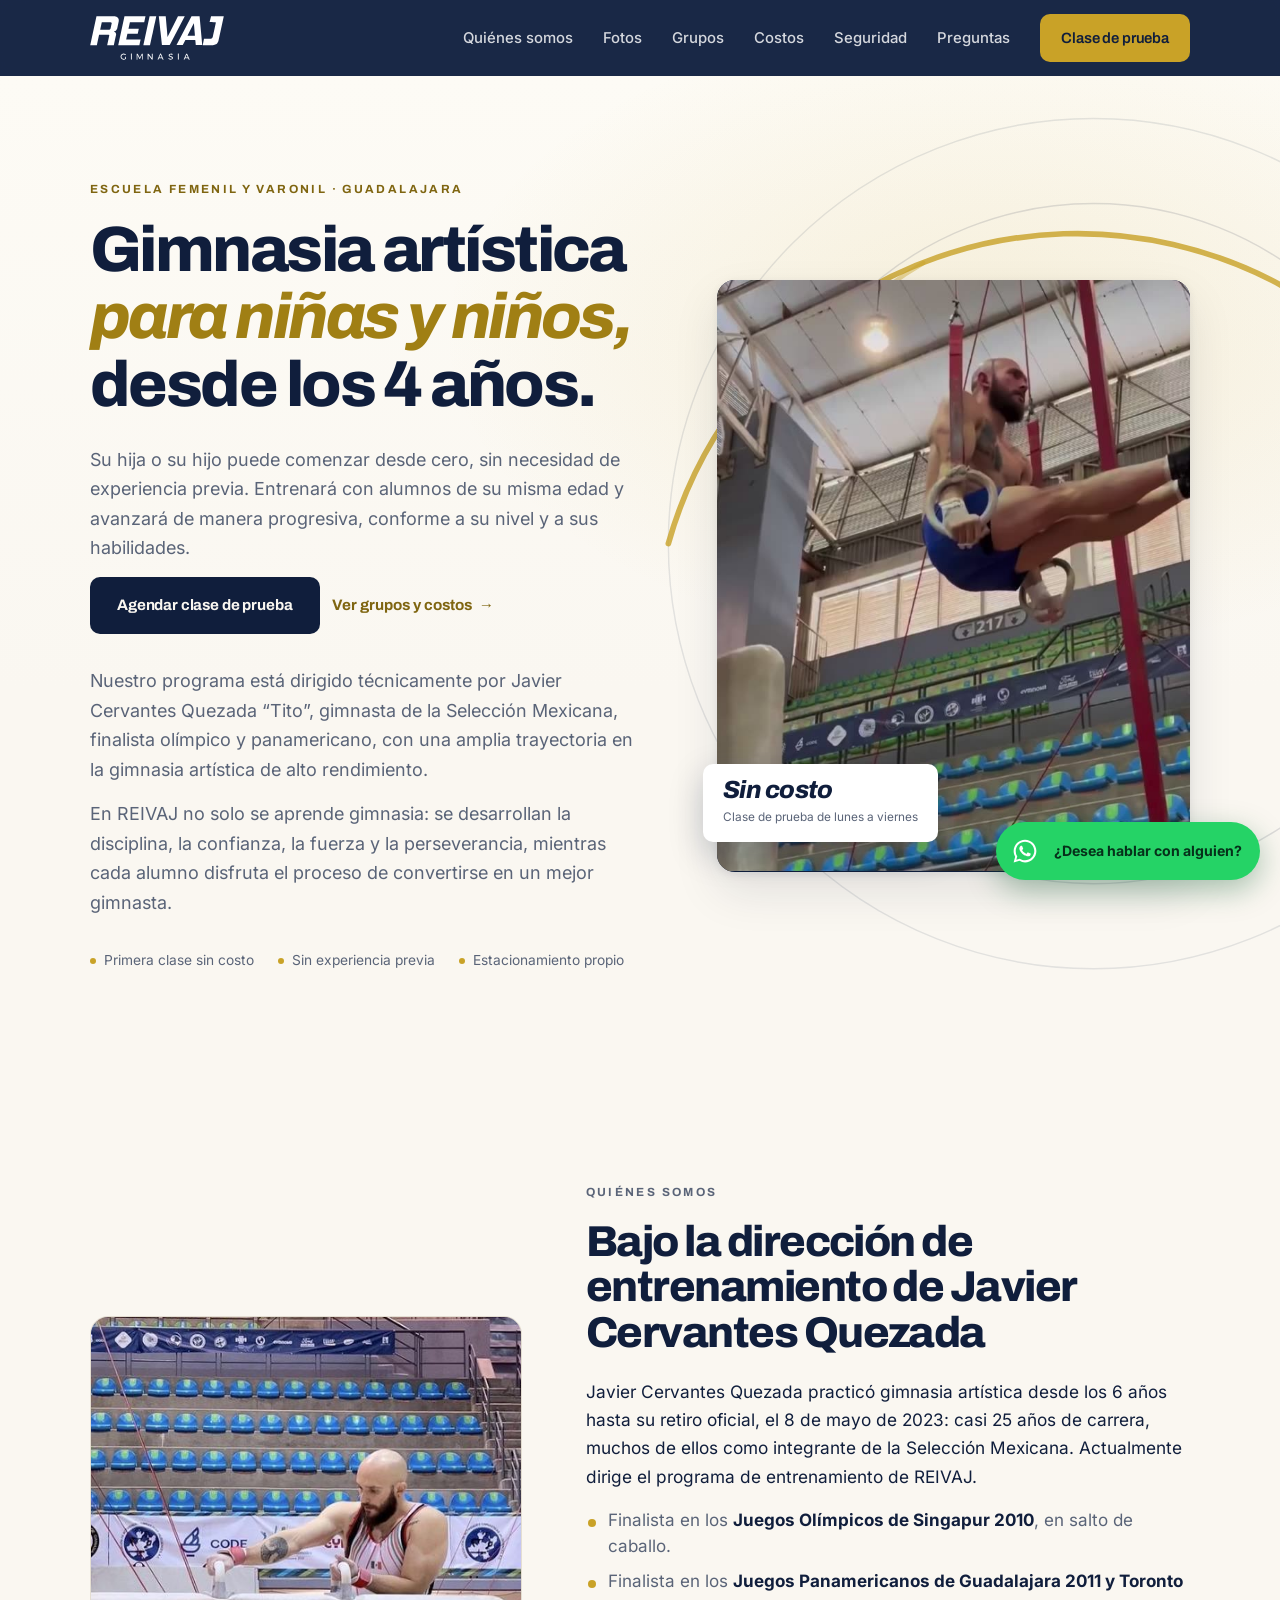
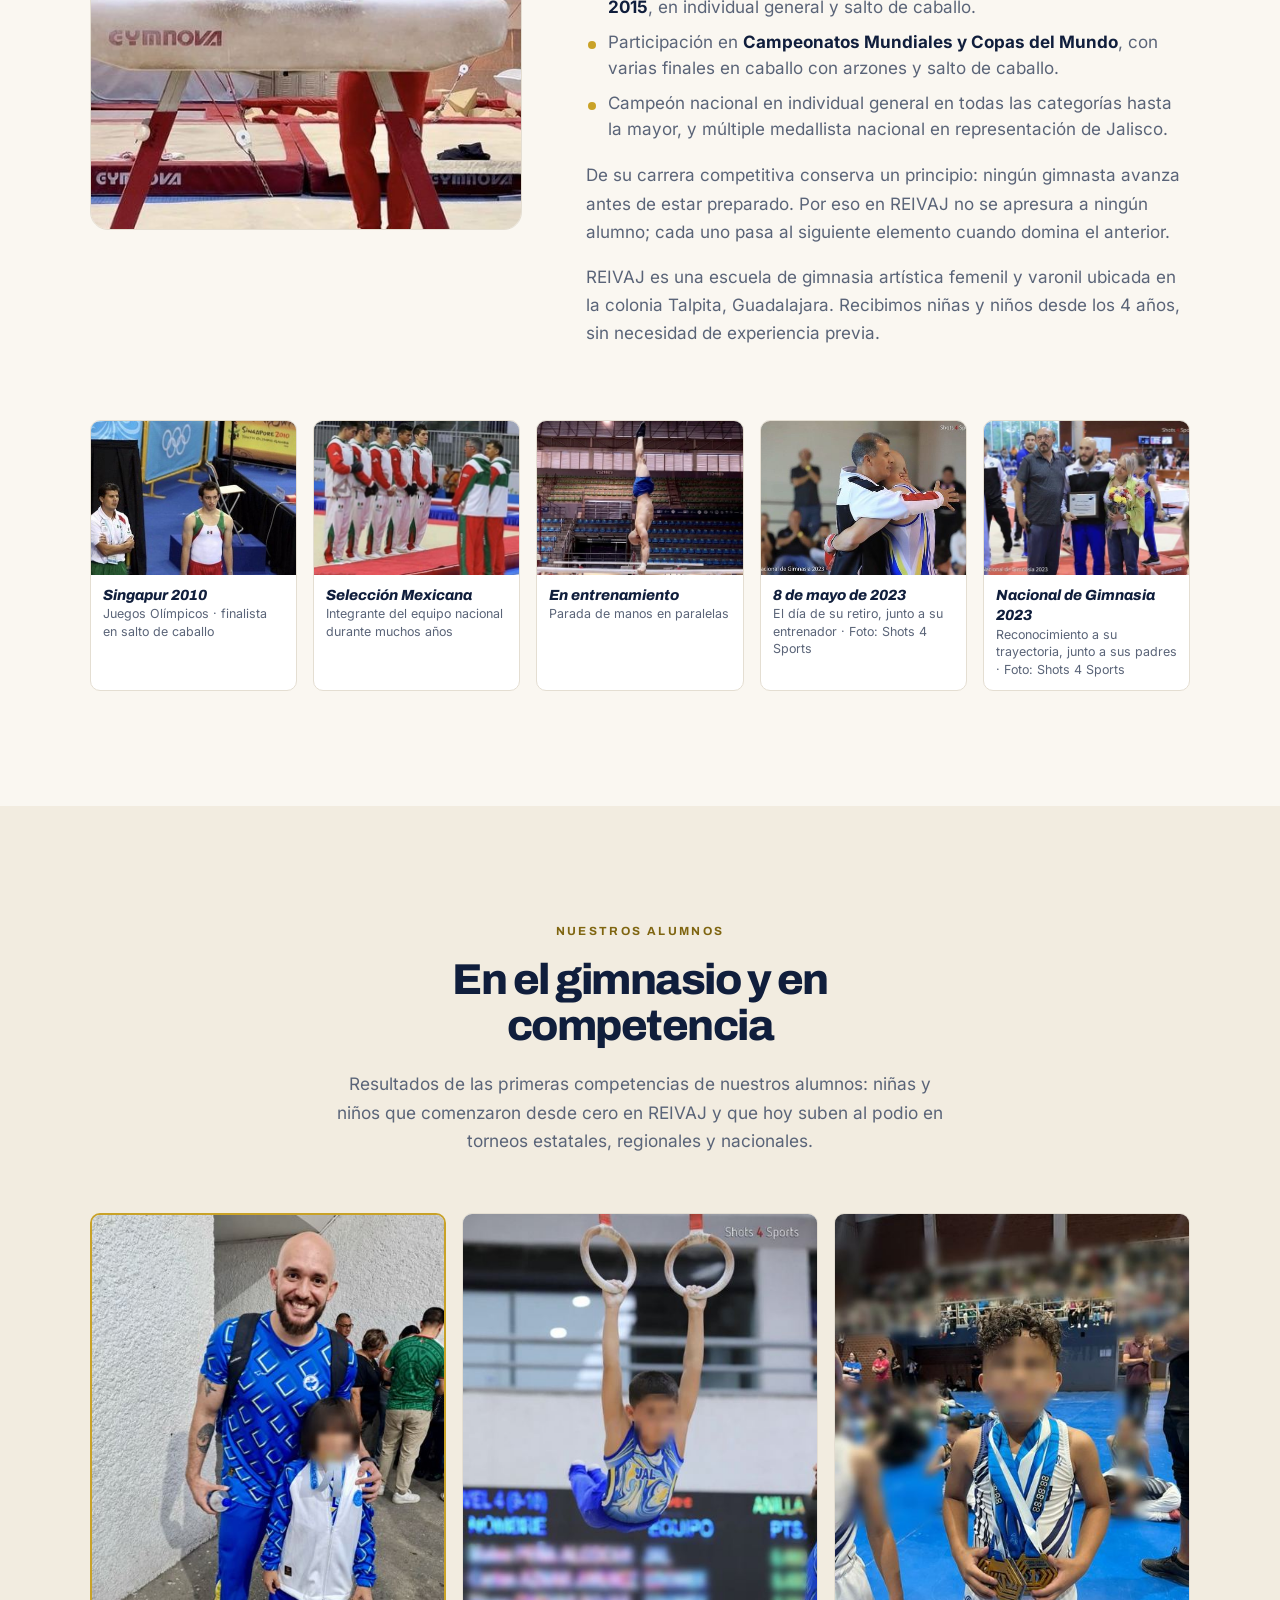
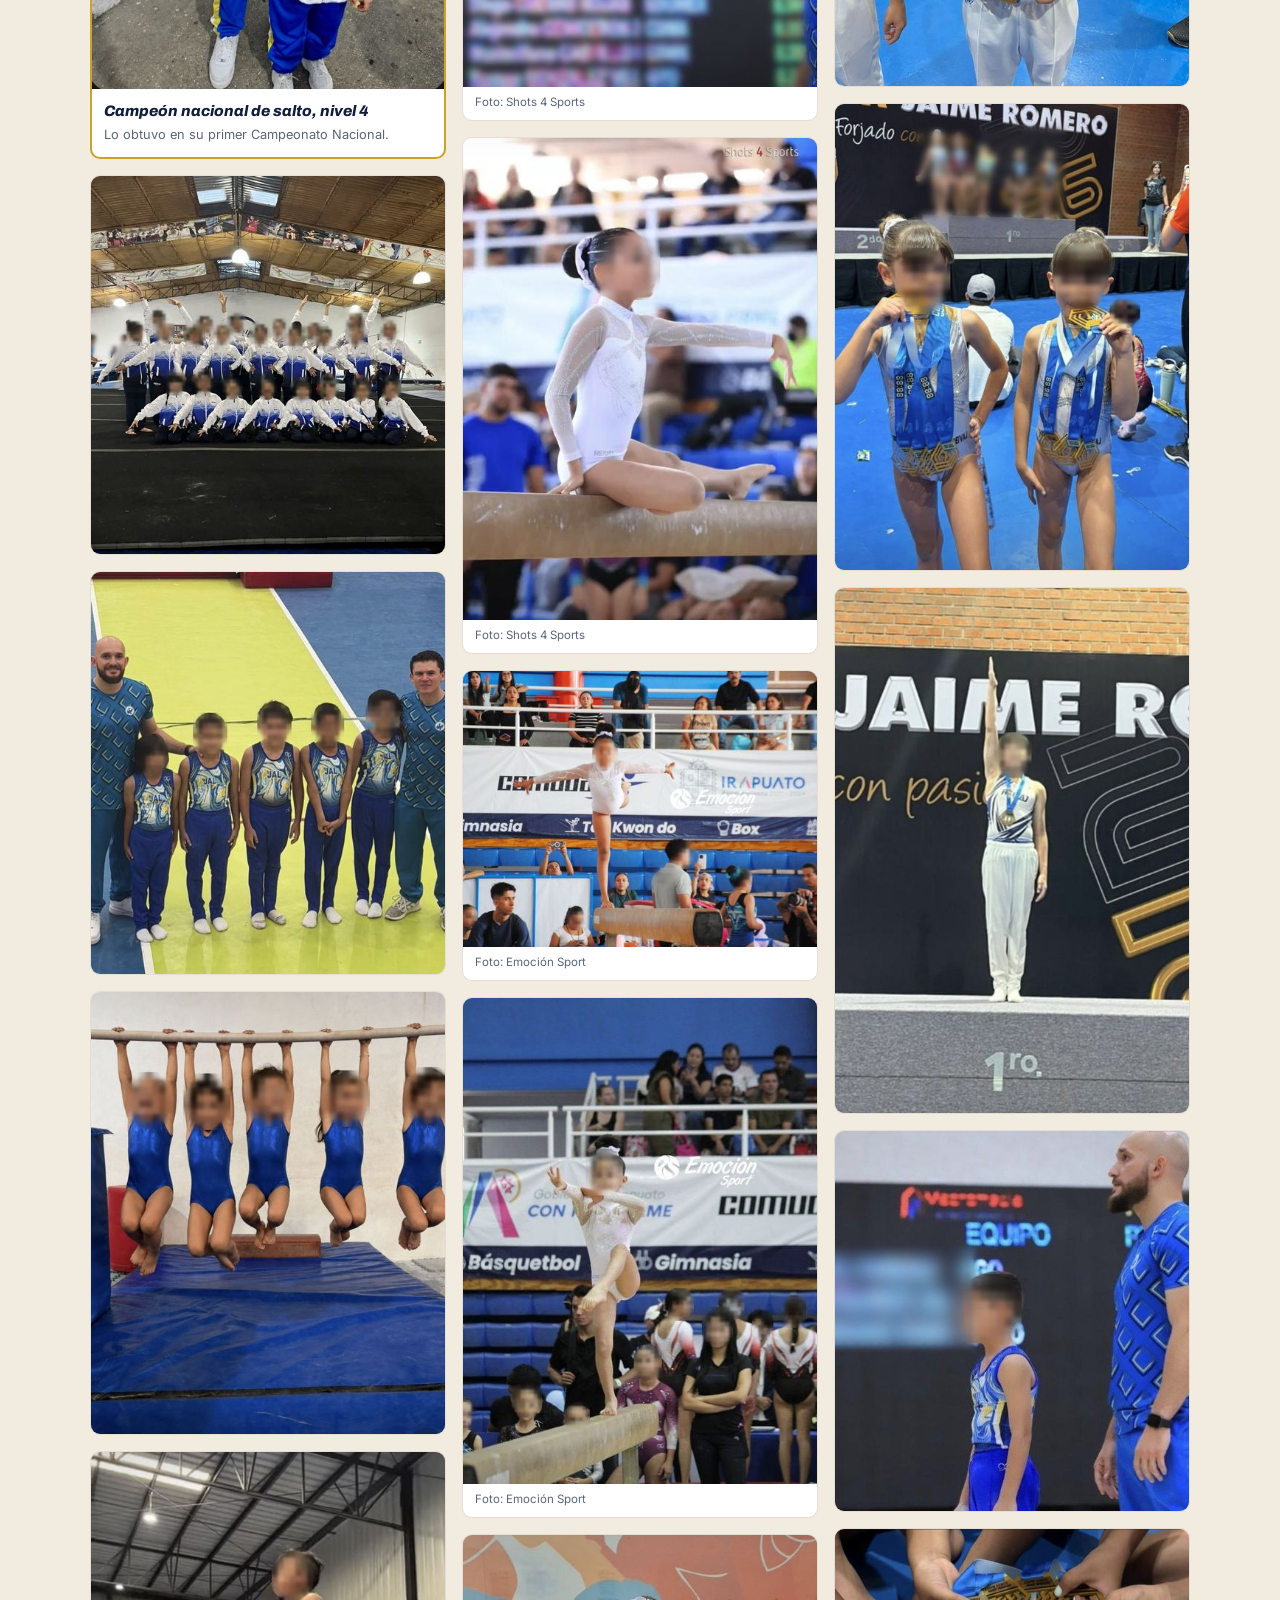
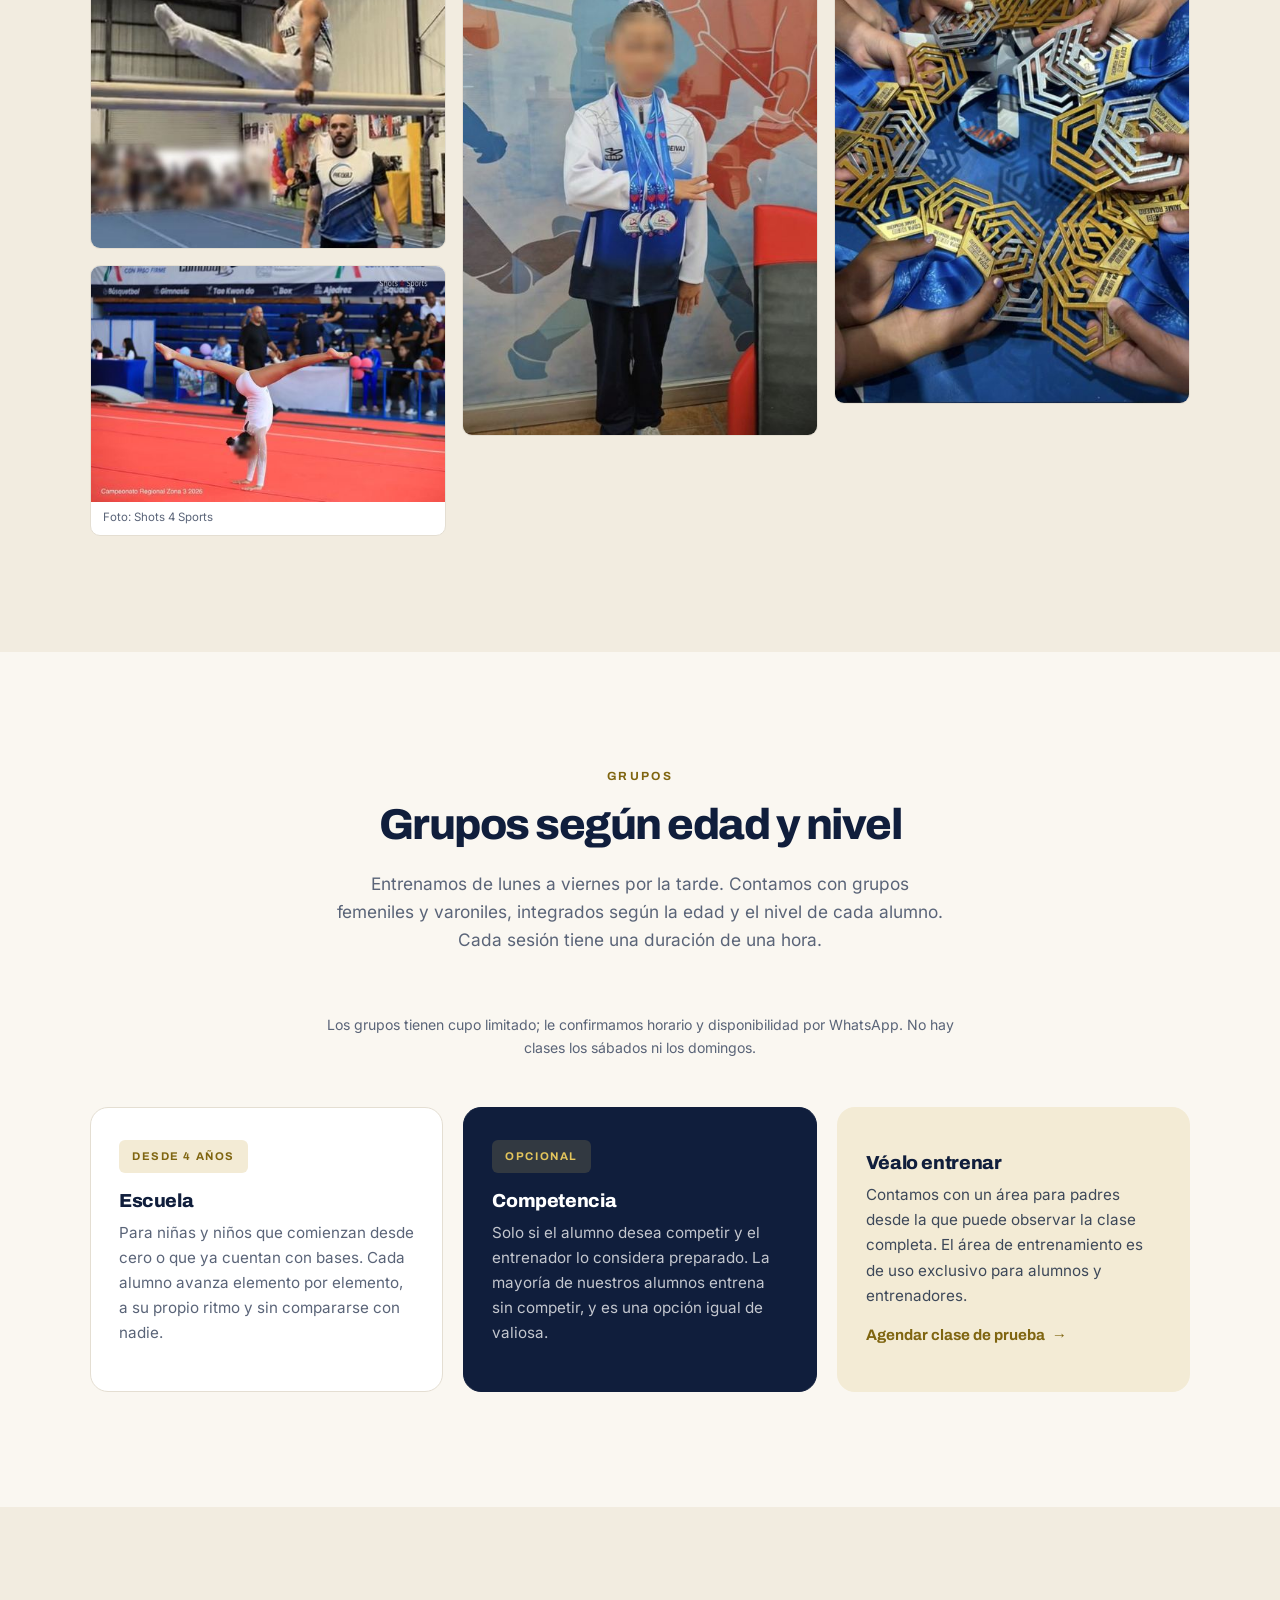
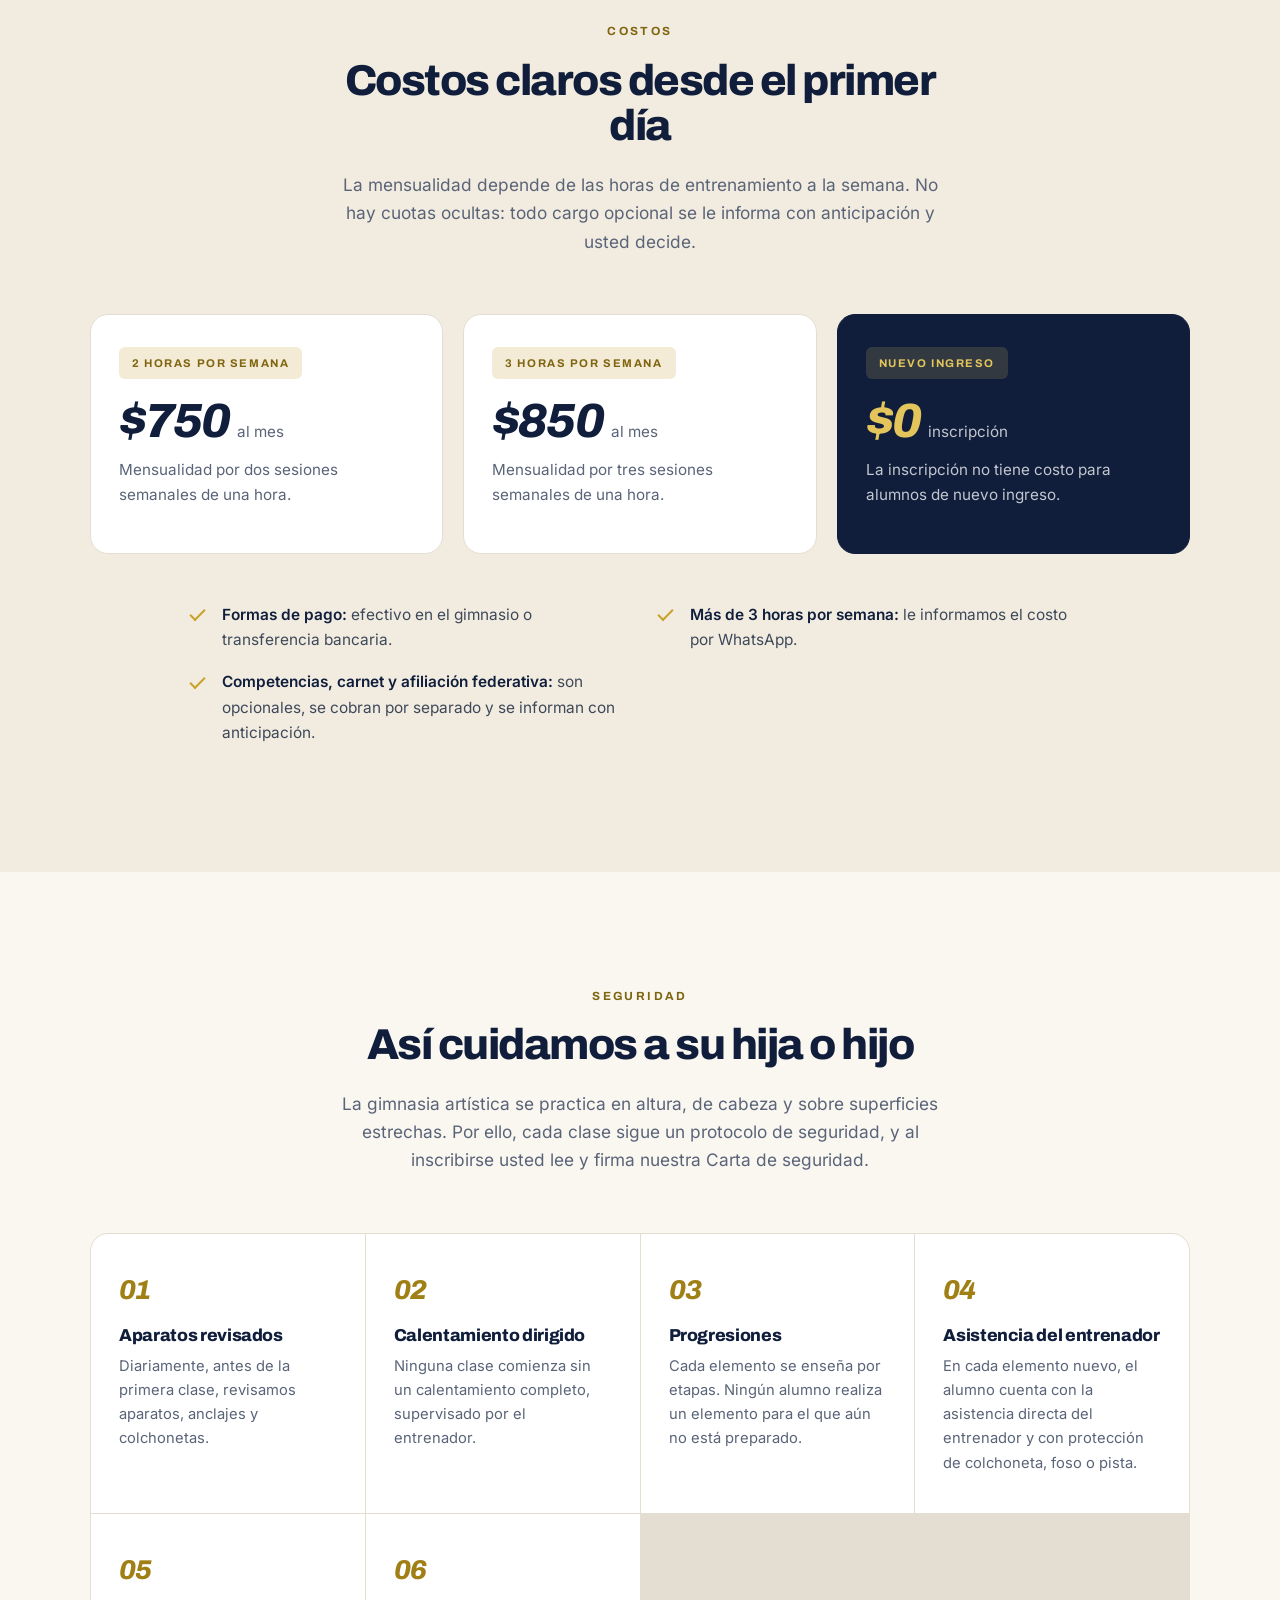
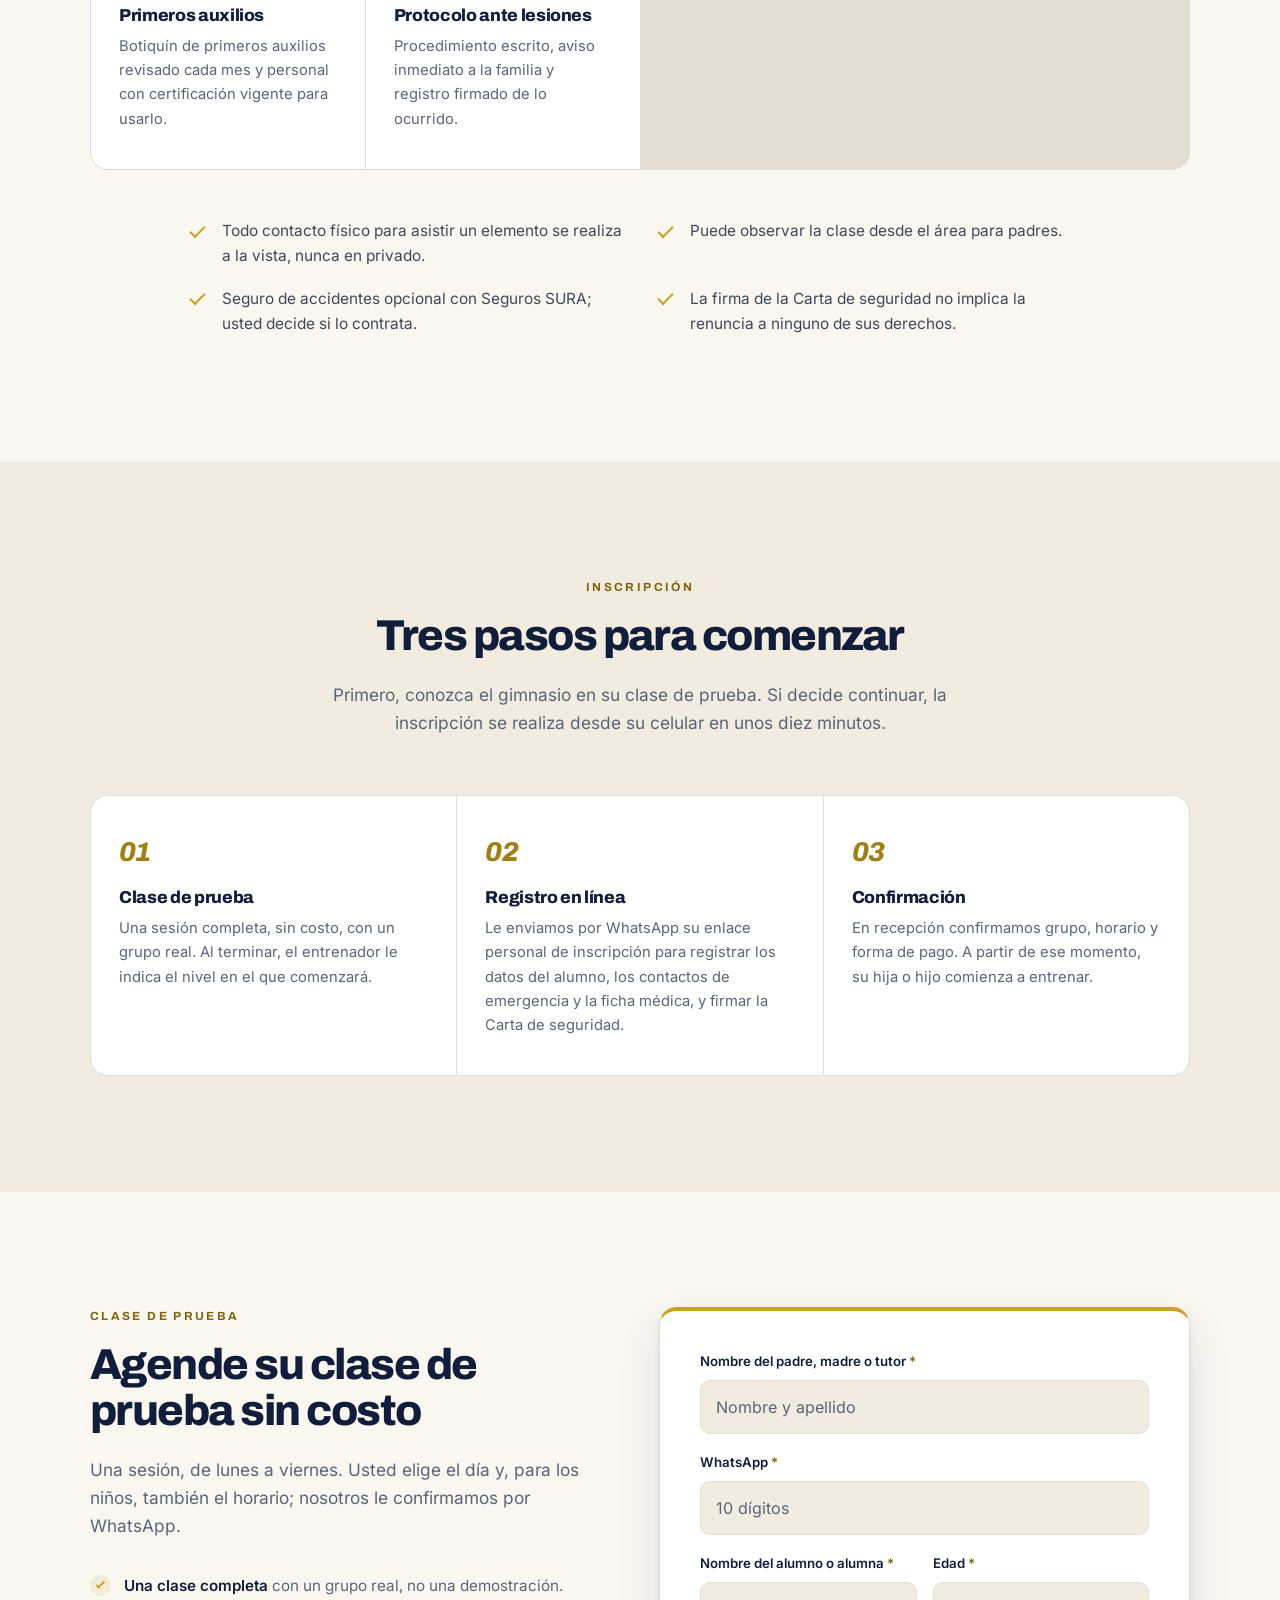
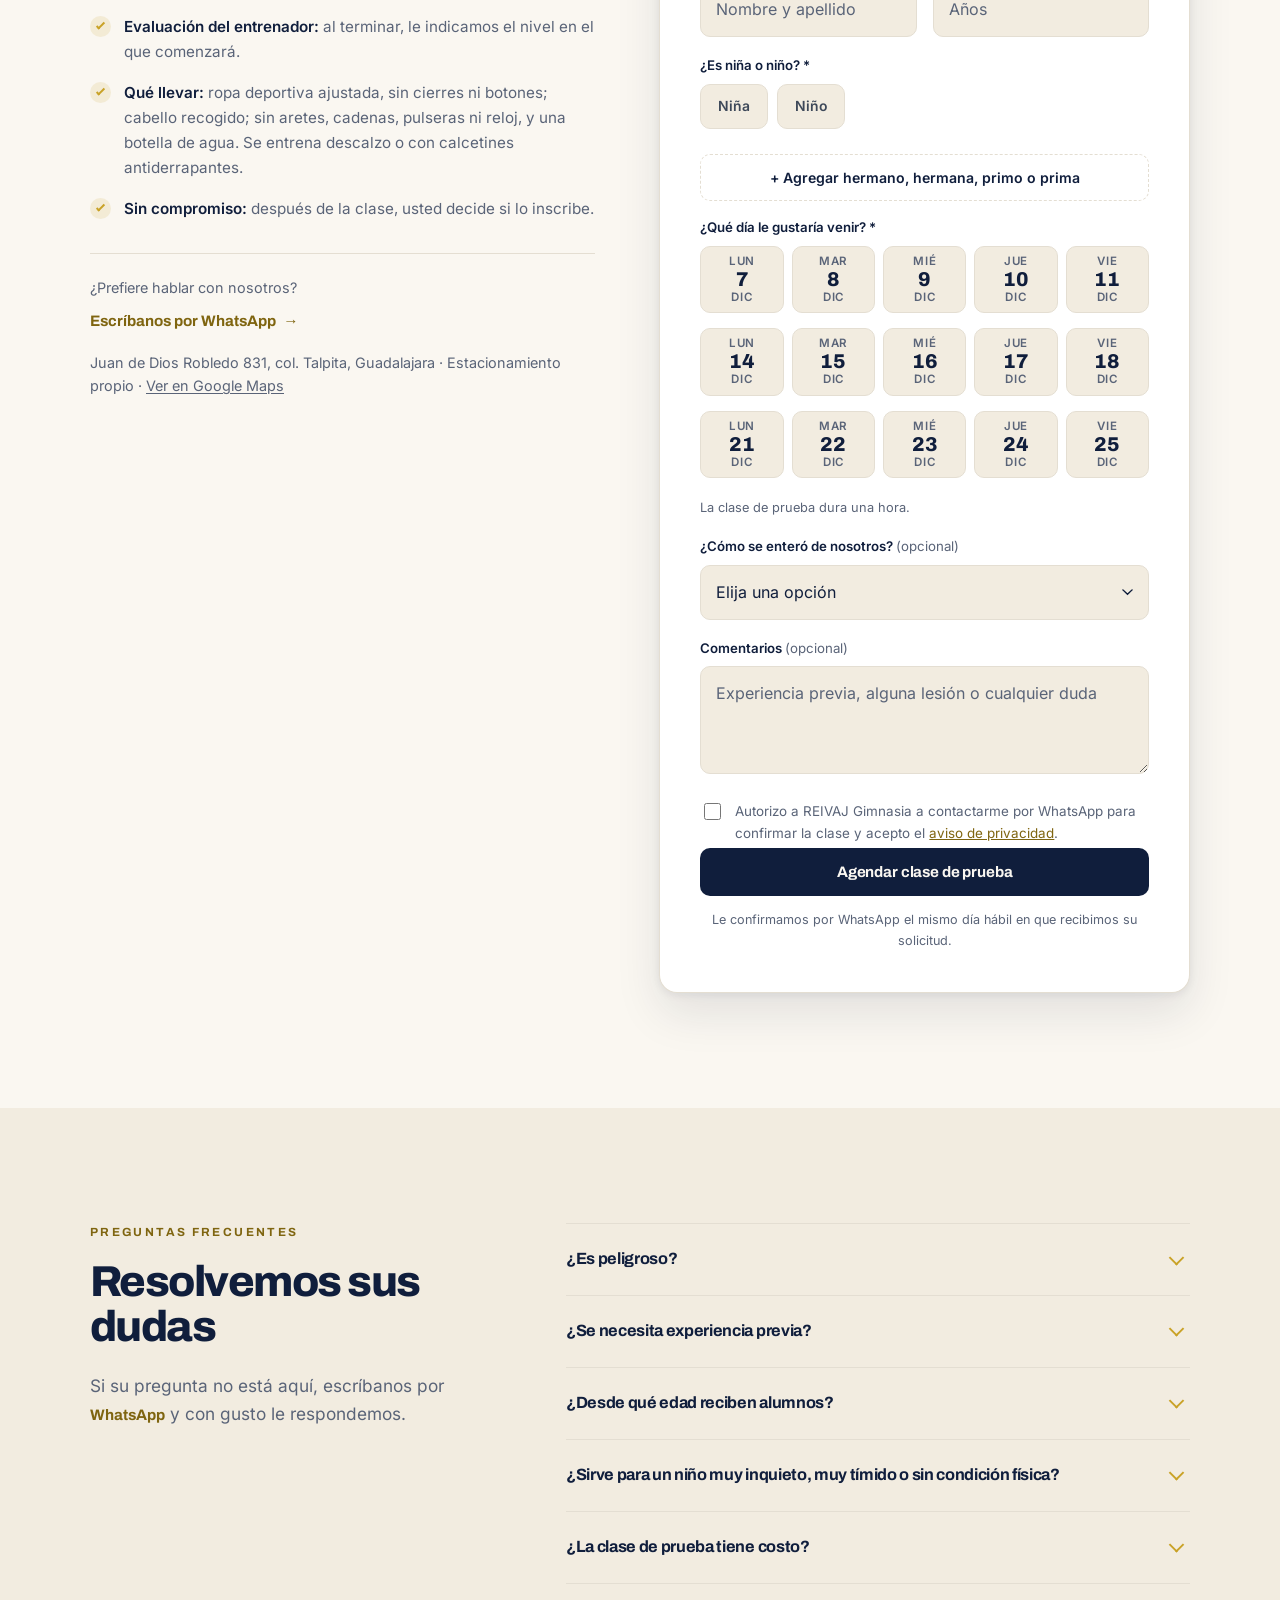
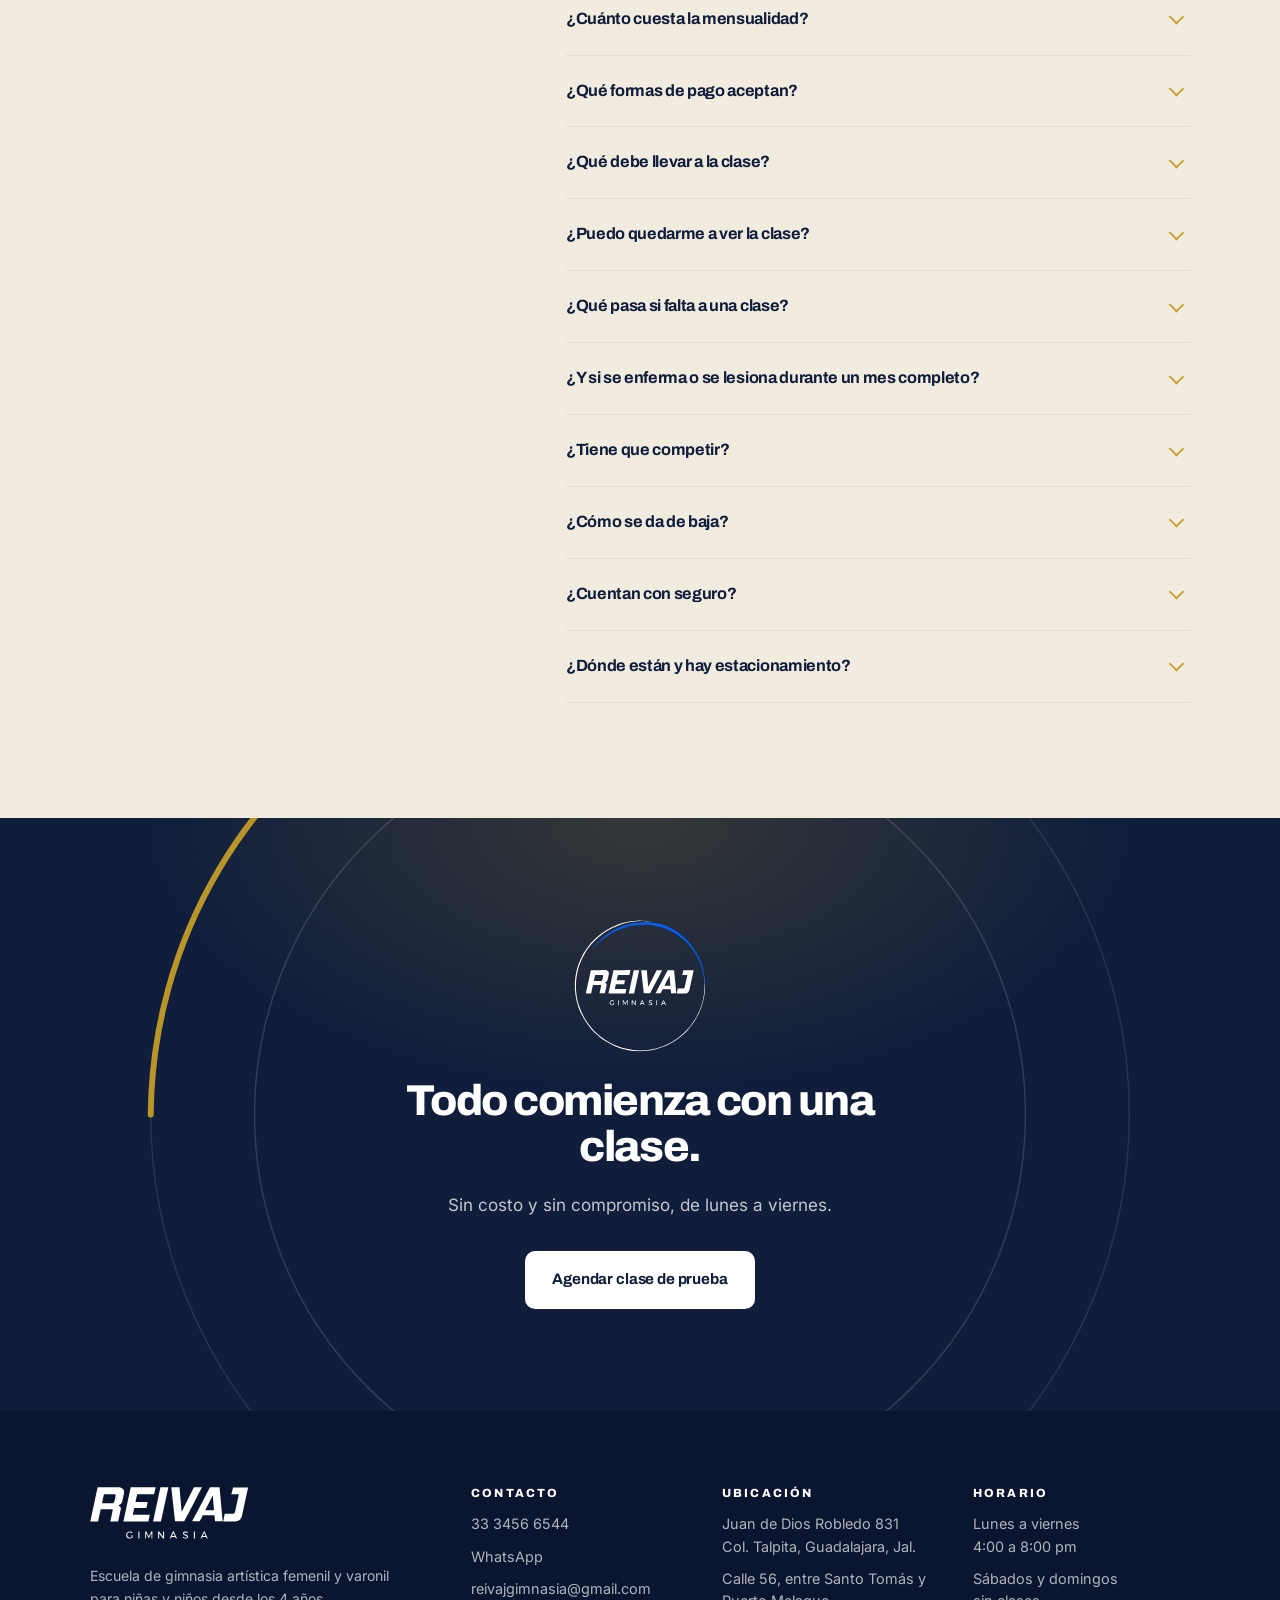
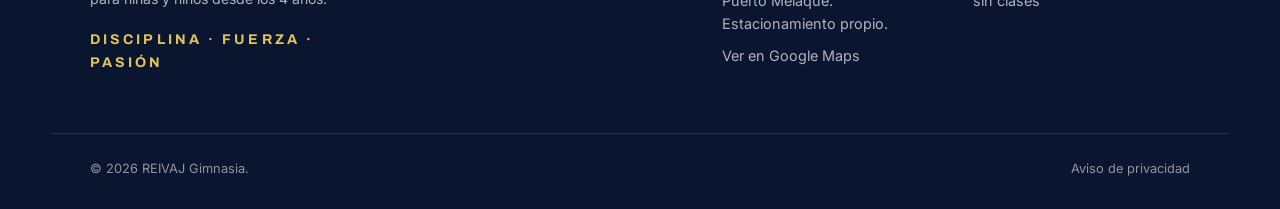
==== commit 55cb4859: "Publicar: seguridad de la página (letras propias, lista de maestras, conexión solo al buzón propio) " ====
--- a/index.html
+++ b/index.html
@@ -36,9 +36,7 @@
 <link rel="icon" href="/favicon.ico" sizes="48x48">
 <link rel="icon" href="assets/icono-192.png" type="image/png">
 <link rel="apple-touch-icon" href="assets/apple-touch-icon.png">
-<link rel="preconnect" href="https://fonts.googleapis.com">
-<link rel="preconnect" href="https://fonts.gstatic.com" crossorigin>
-<link href="https://fonts.googleapis.com/css2?family=Archivo:ital,wght@0,600;0,700;0,800;1,700;1,800&family=Inter:wght@400;500;600;700&display=swap" rel="stylesheet">
+<link rel="stylesheet" href="fuentes.css">
 <link rel="stylesheet" href="styles.css">
 <!-- Datos del gimnasio para Google (no se ejecuta: la regla de seguridad no lo toca). -->
 <script type="application/ld+json">
@@ -595,7 +593,7 @@
       </details>
       <details>
         <summary>¿Cuentan con seguro?</summary>
-        <p>La afiliación federativa y el carnet no cubren gastos médicos. Por ello ofrecemos, de manera opcional, un seguro de accidentes con Seguros SURA; usted decide si lo contrata al momento de la inscripción.</p>
+        <p>La afiliación federativa y el carnet no cubren gastos médicos. Por ello ofrecemos, de manera opcional, un seguro de accidentes con Seguros SURA; usted decide si lo contrata al momento de la inscripción. Si su hija o hijo ya cuenta con otro seguro que lo cubra, lo indica en la carta y no se le cobra el nuestro.</p>
       </details>
       <details>
         <summary>¿Dónde están y hay estacionamiento?</summary>
--- a/fuentes.css
+++ b/fuentes.css
@@ -0,0 +1,12 @@
+/* Las letras de la página, servidas desde aquí (antes desde Google Fonts:
+   revisión de seguridad del 21-oct-2026). Google ya no ve la IP de los
+   papás ni de las maestras. Subconjunto latino: trae acentos y la ñ. */
+@font-face{ font-family:'Archivo'; font-style:normal; font-weight:600; font-display:swap; src:url('assets/fuentes/archivo-latin-600-normal.woff2') format('woff2'); }
+@font-face{ font-family:'Archivo'; font-style:normal; font-weight:700; font-display:swap; src:url('assets/fuentes/archivo-latin-700-normal.woff2') format('woff2'); }
+@font-face{ font-family:'Archivo'; font-style:normal; font-weight:800; font-display:swap; src:url('assets/fuentes/archivo-latin-800-normal.woff2') format('woff2'); }
+@font-face{ font-family:'Archivo'; font-style:italic; font-weight:700; font-display:swap; src:url('assets/fuentes/archivo-latin-700-italic.woff2') format('woff2'); }
+@font-face{ font-family:'Archivo'; font-style:italic; font-weight:800; font-display:swap; src:url('assets/fuentes/archivo-latin-800-italic.woff2') format('woff2'); }
+@font-face{ font-family:'Inter'; font-style:normal; font-weight:400; font-display:swap; src:url('assets/fuentes/inter-latin-400-normal.woff2') format('woff2'); }
+@font-face{ font-family:'Inter'; font-style:normal; font-weight:500; font-display:swap; src:url('assets/fuentes/inter-latin-500-normal.woff2') format('woff2'); }
+@font-face{ font-family:'Inter'; font-style:normal; font-weight:600; font-display:swap; src:url('assets/fuentes/inter-latin-600-normal.woff2') format('woff2'); }
+@font-face{ font-family:'Inter'; font-style:normal; font-weight:700; font-display:swap; src:url('assets/fuentes/inter-latin-700-normal.woff2') format('woff2'); }
--- a/styles.css
+++ b/styles.css
@@ -432,6 +432,9 @@
 }
 
 .field{ margin-bottom:18px; }
+.field--corto{ max-width:260px; }
+/* Carta con los datos del gimnasio: el aviso va pegado a la fecha, con aire abajo. */
+#ayudaAlumno{ margin:-8px 0 18px; }
 .field-row{ display:grid; grid-template-columns:1fr 1fr; gap:16px; }
 .field label, .field .label{
   display:block; font-size:.83rem; font-weight:600; color:var(--navy); margin-bottom:7px;
@@ -756,6 +759,10 @@
 }
 .opcion input{ margin-top:3px; width:17px; height:17px; accent-color:var(--gold); flex:none; }
 .opcion:has(input:checked){ border-color:var(--gold); background:var(--gold-soft); color:var(--ink); }
+/* Dentro de un .field, «.field label» las volvía bloque: el circulito quedaba
+   solo arriba y el texto debajo. */
+.field .opcion{ display:flex; margin-bottom:0; font-size:.92rem; font-weight:400; color:var(--ink-soft); }
+.field .opcion:has(input:checked){ color:var(--ink); }
 .permiso{ border-bottom:1px solid var(--line); padding:14px 0; }
 .permiso:last-child{ border-bottom:0; }
 .permiso p{ margin:0 0 10px; font-size:.92rem; color:var(--ink-soft); }
@@ -879,3 +886,31 @@
 }
 @media print{ .wa-flotante{ display:none; } }
 #dia-ayuda{ margin:-6px 0 18px; }
+
+/* =========================================================
+   Celular: aprovechar el ancho (21-oct-2026, Javier: «está muy angosto, de
+   todo»). La orilla de la página, el relleno de la tarjeta y el de los
+   recuadros se sumaban (casi 60 px por lado en la carta): los campos se
+   quedaban en dos tercios de la pantalla. Aquí la orilla baja a 14 px, las
+   tarjetas de los trámites y el formulario de la clase de prueba van de
+   orilla a orilla, y los recuadros se abren hacia los lados.
+   ========================================================= */
+@media (max-width:600px){
+  :root{ --pad:14px; }
+  .pagina{ padding-top:24px; }
+  .pagina .tarjeta, .booking__form{
+    margin-inline:calc(-1 * var(--pad)); padding:22px 16px;
+    border-radius:0; border-left:0; border-right:0;
+  }
+  .grupo{ margin-inline:-6px; padding:14px 10px 2px; }
+  .field--corto{ max-width:none; }
+  .card{ padding:26px 18px 24px; }
+  .step{ padding:28px 18px 30px; }
+  .opcion{ padding:12px; }
+  .carta__recuadro{ padding:10px 12px; }
+  .carta__cuadro th, .carta__cuadro td{ padding:8px 6px; }
+  /* «Carta firmada» / «Inscripción enviada»: botones a lo ancho, fáciles de picar. */
+  .success{ padding-inline:0; }
+  .success p{ max-width:none; }
+  .success .btn{ width:100%; justify-content:center; }
+}
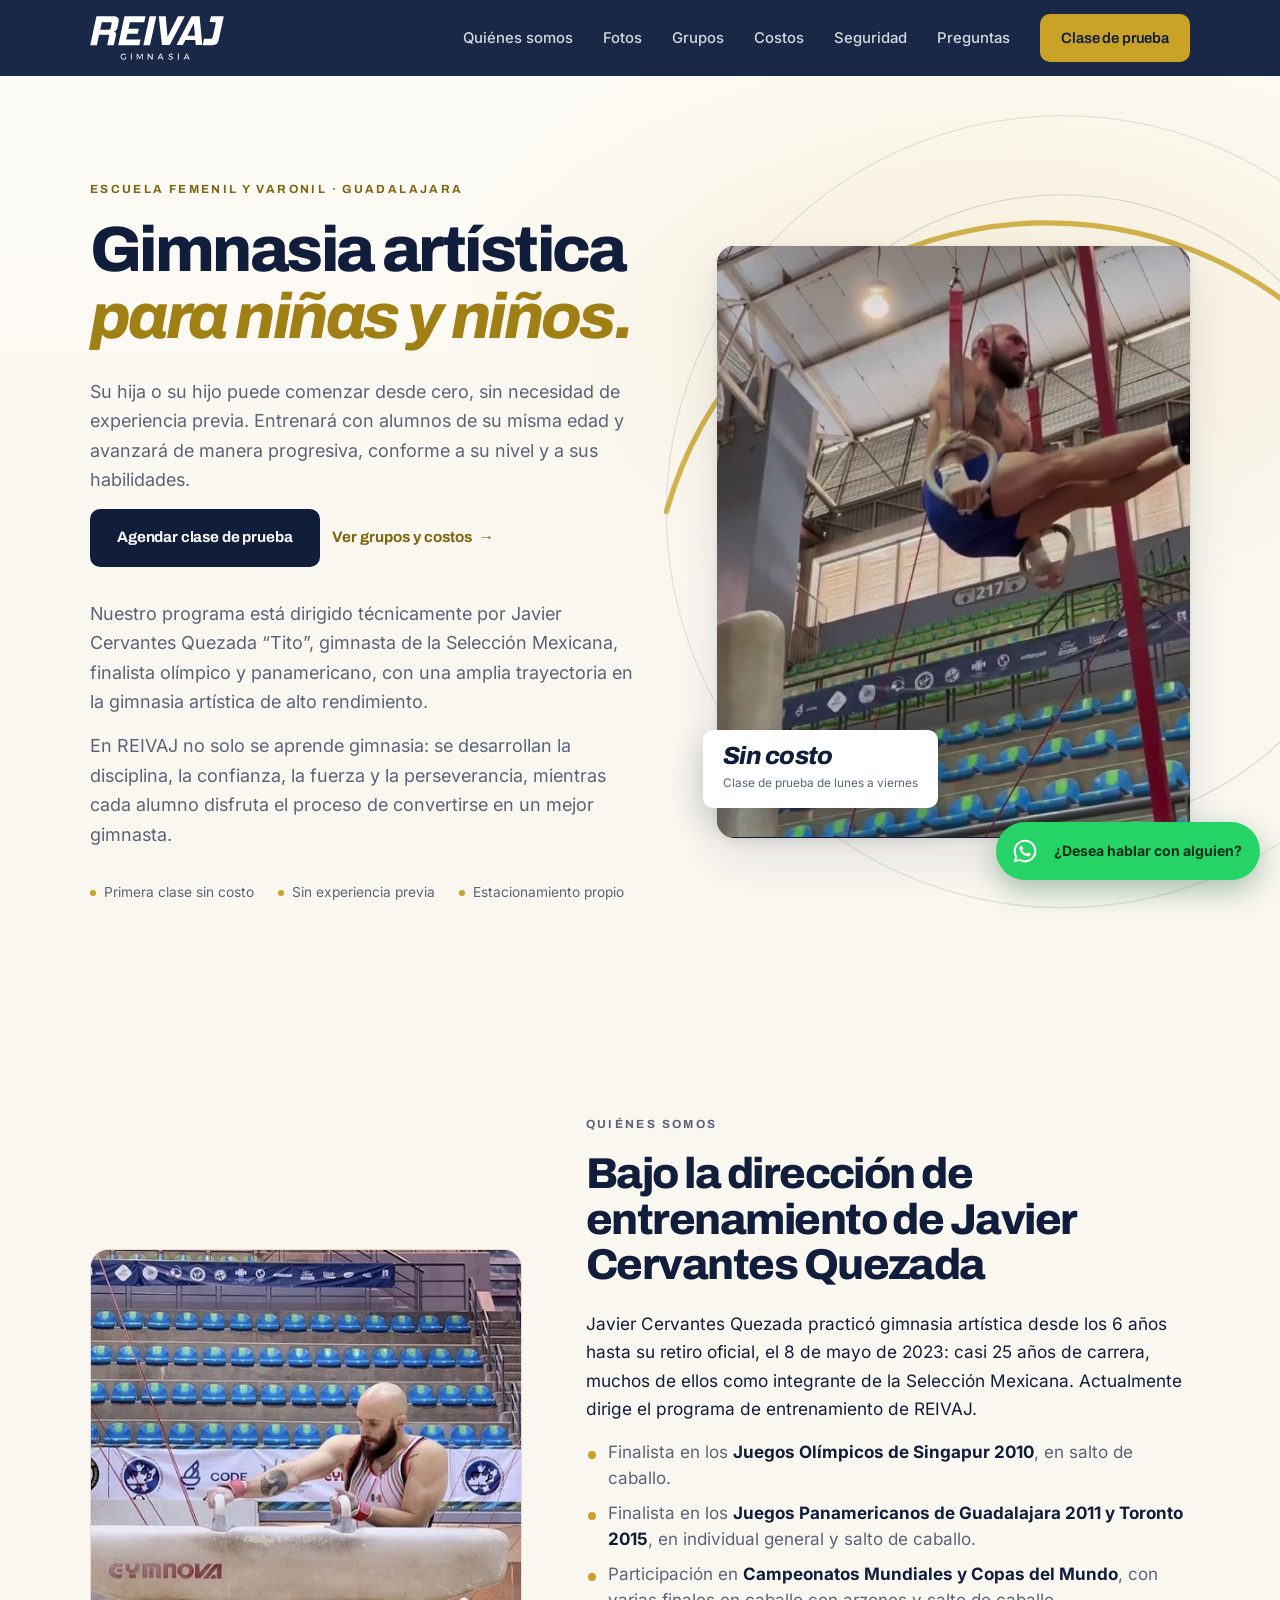
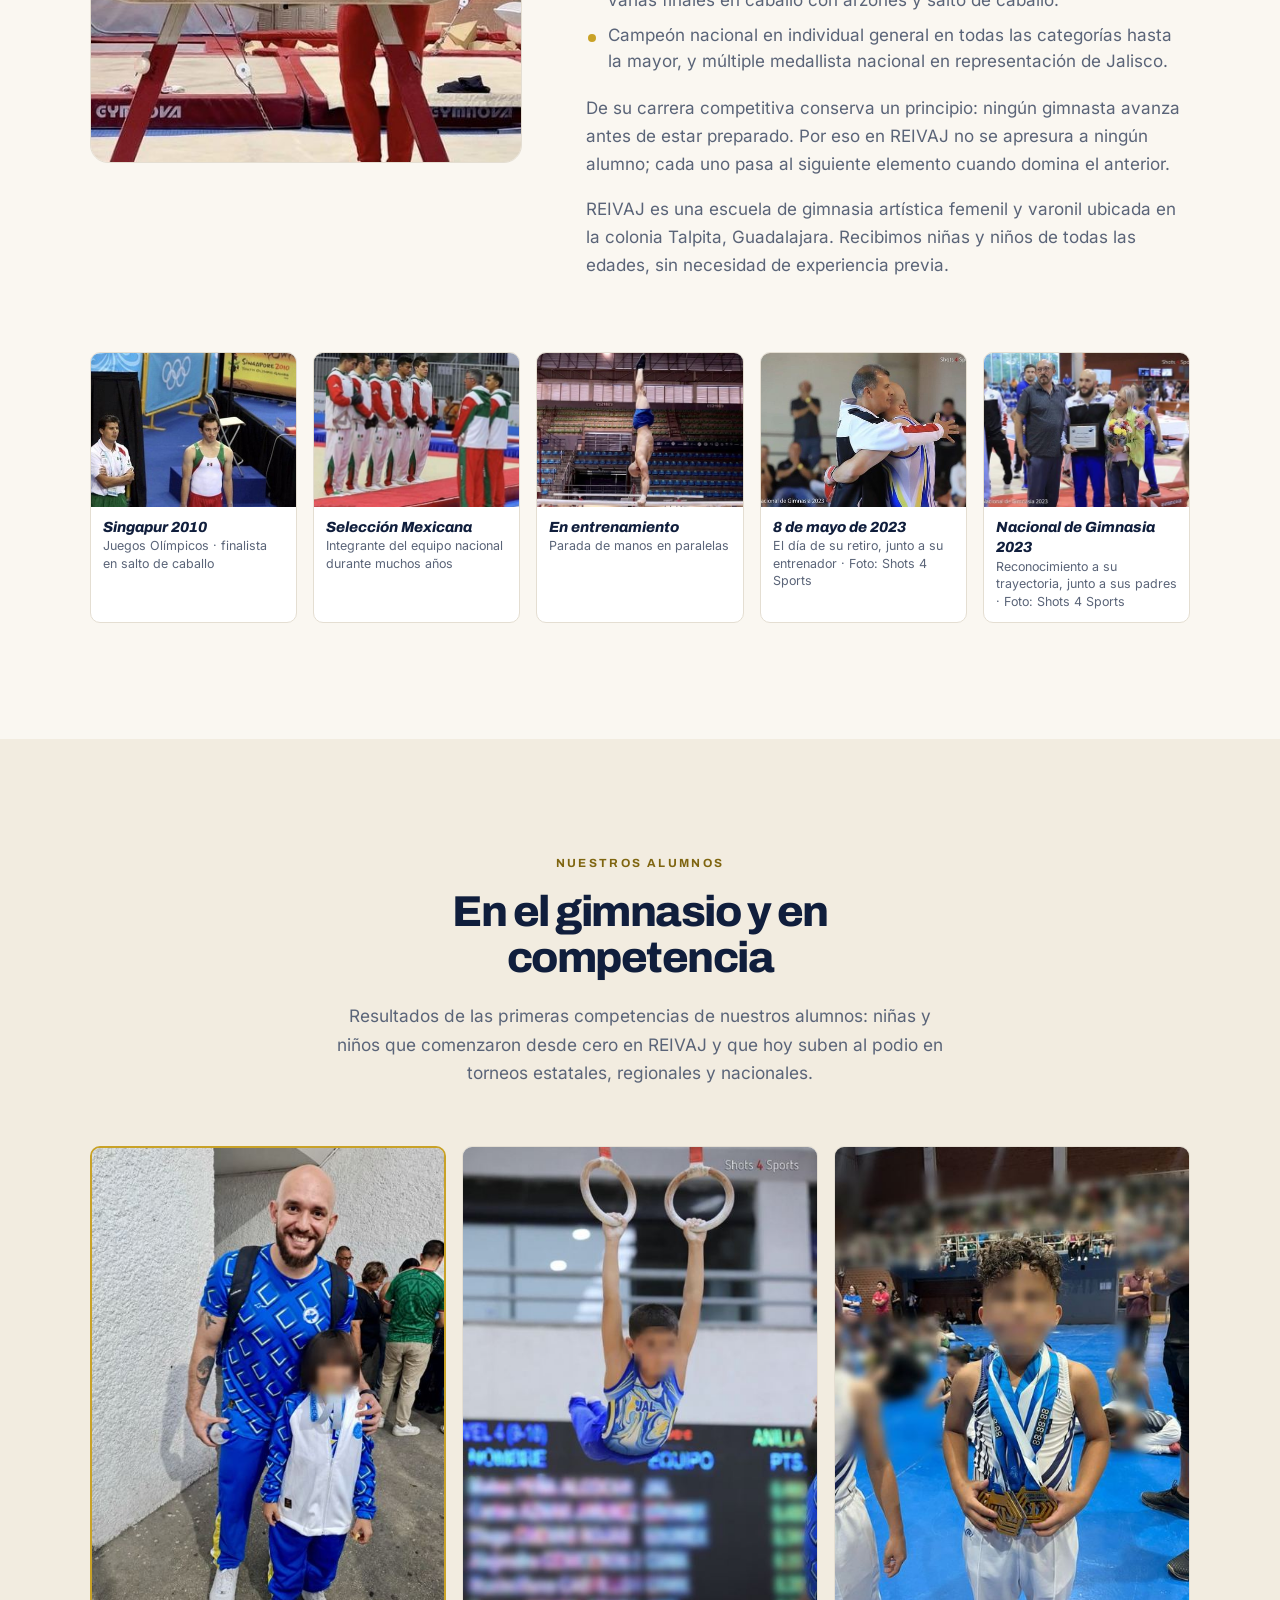
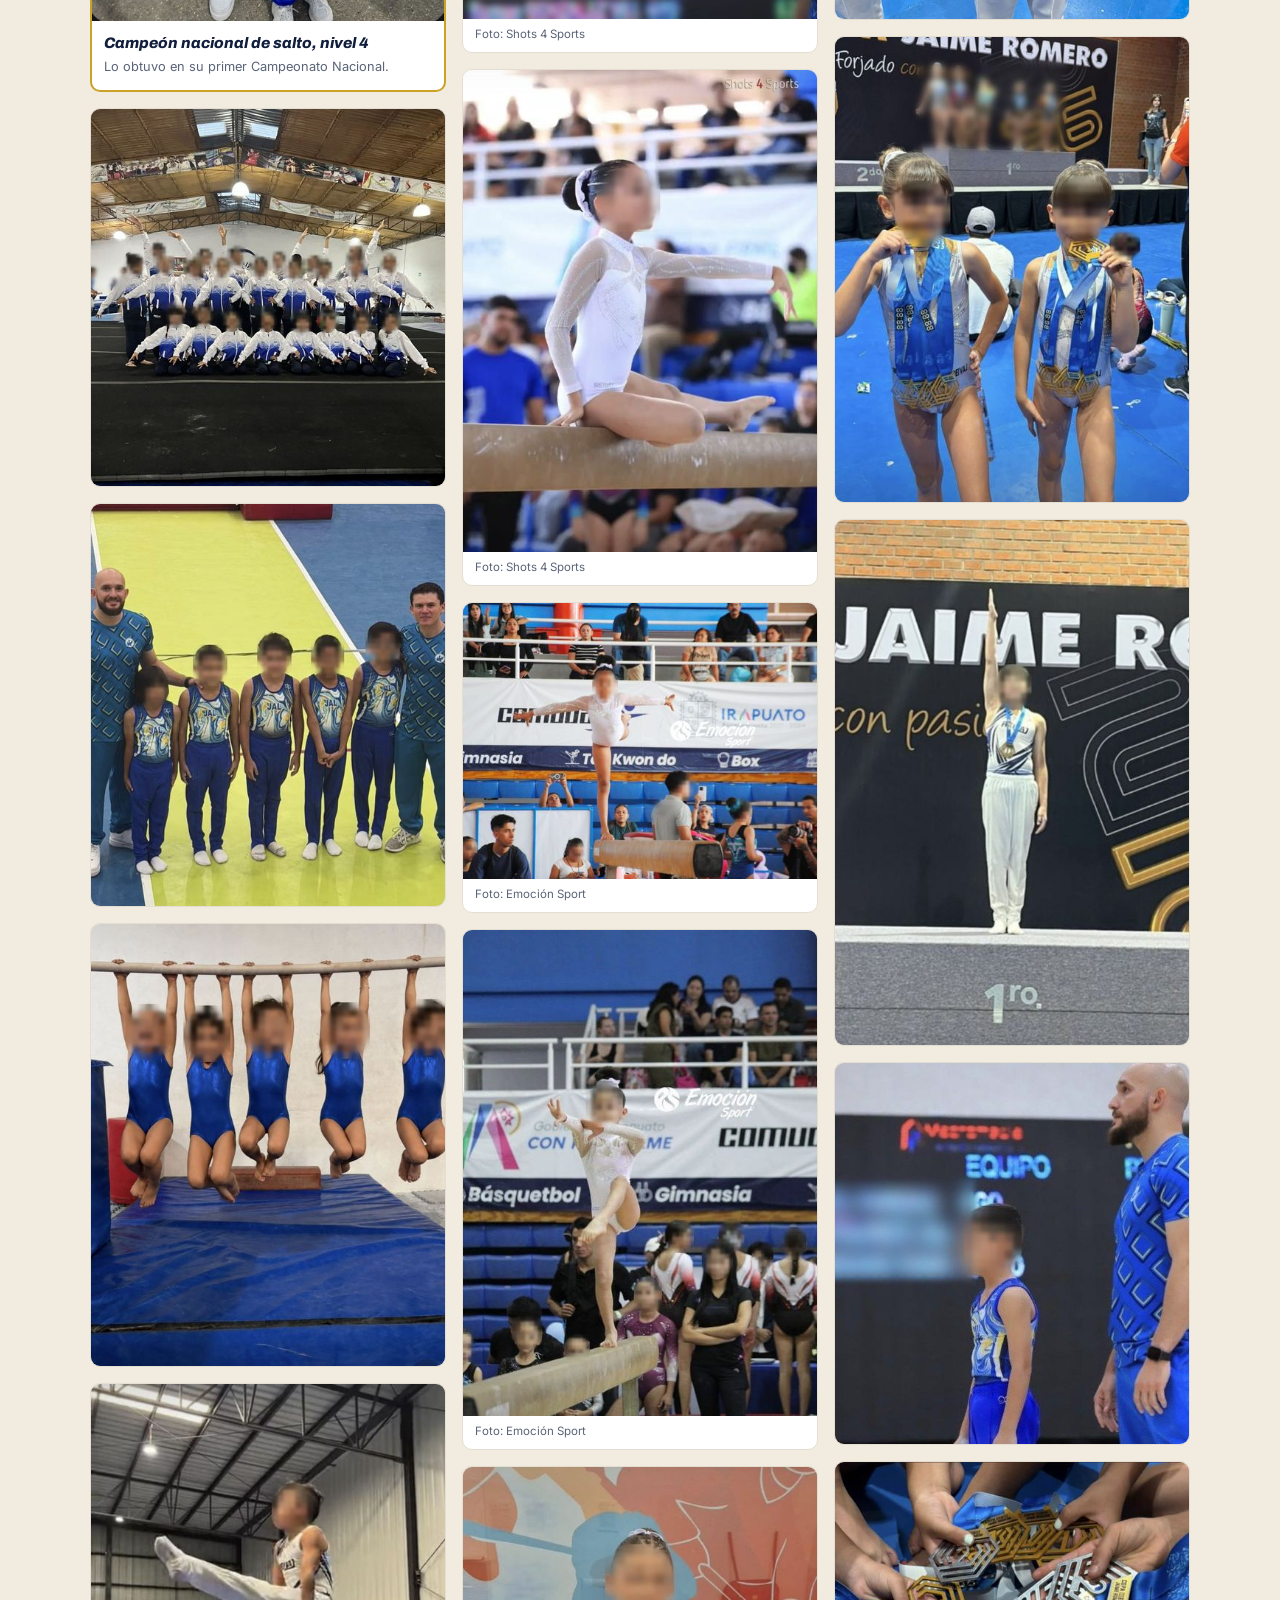
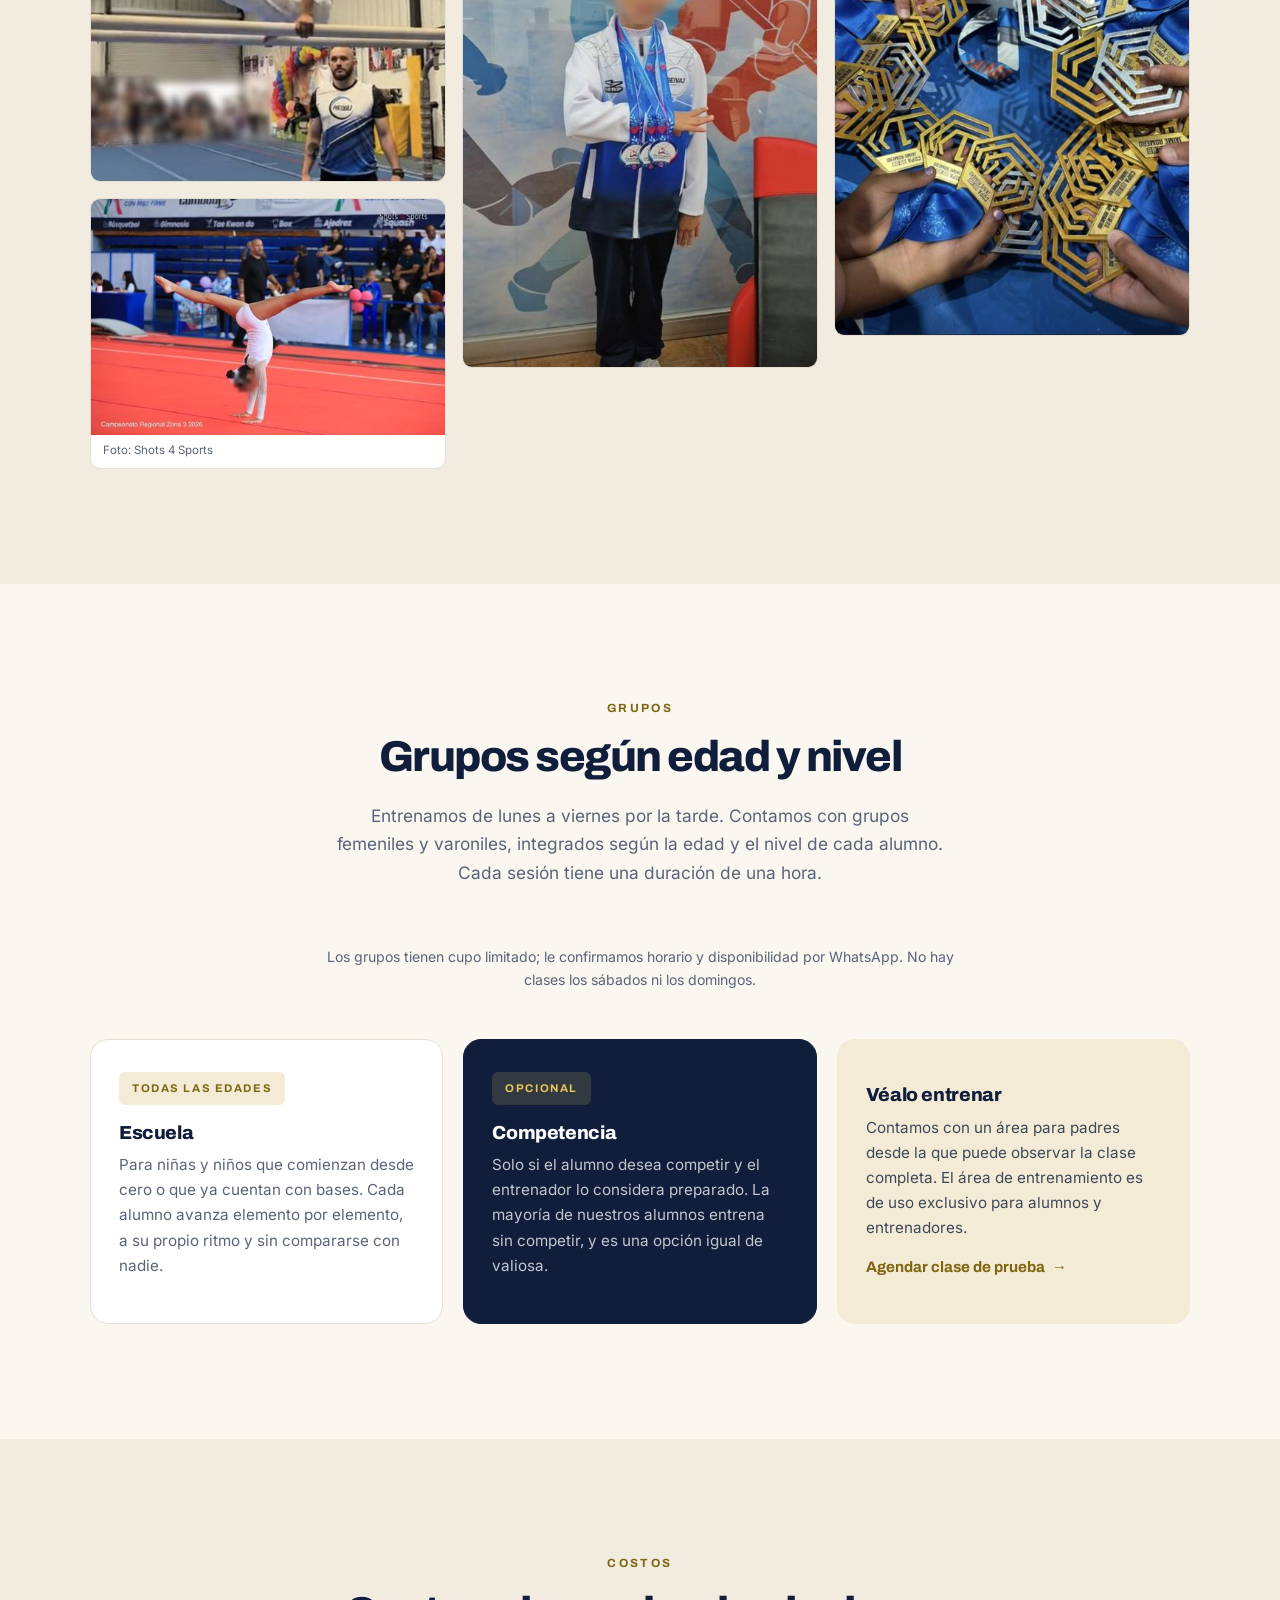
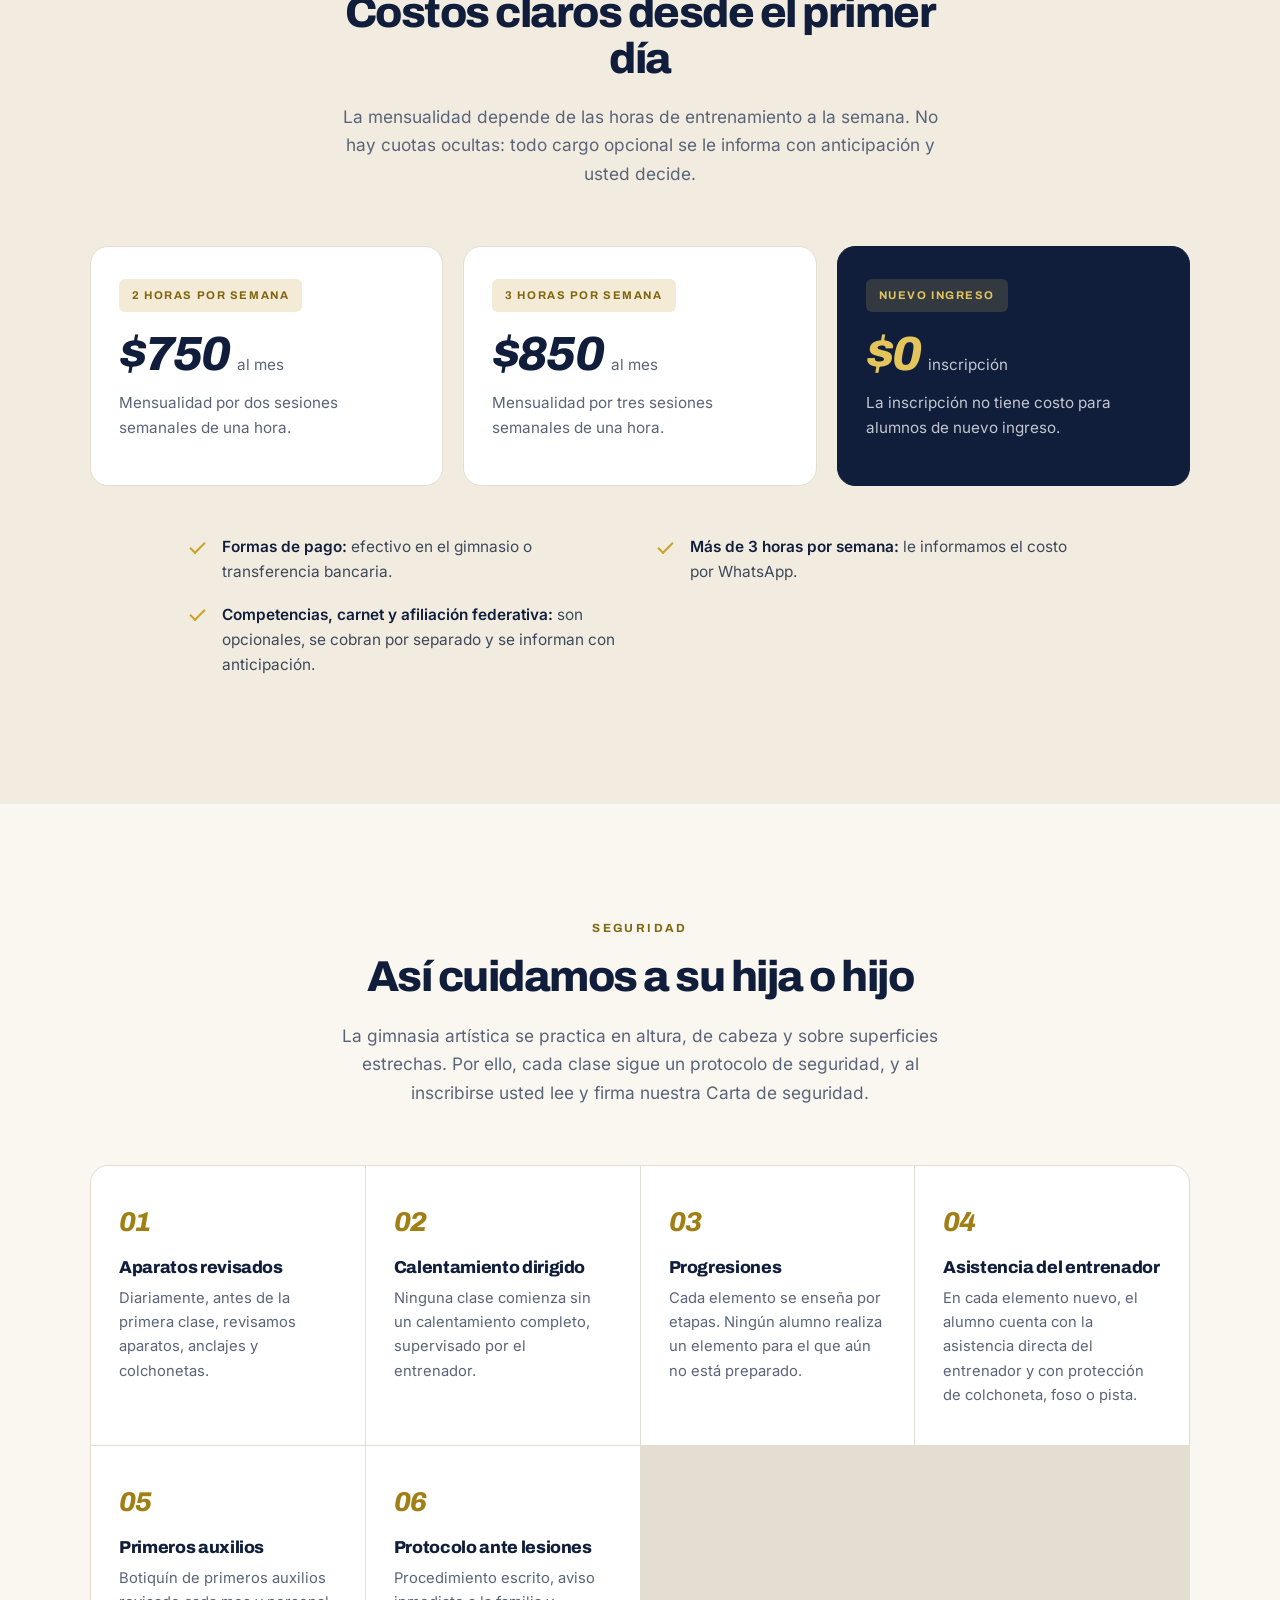
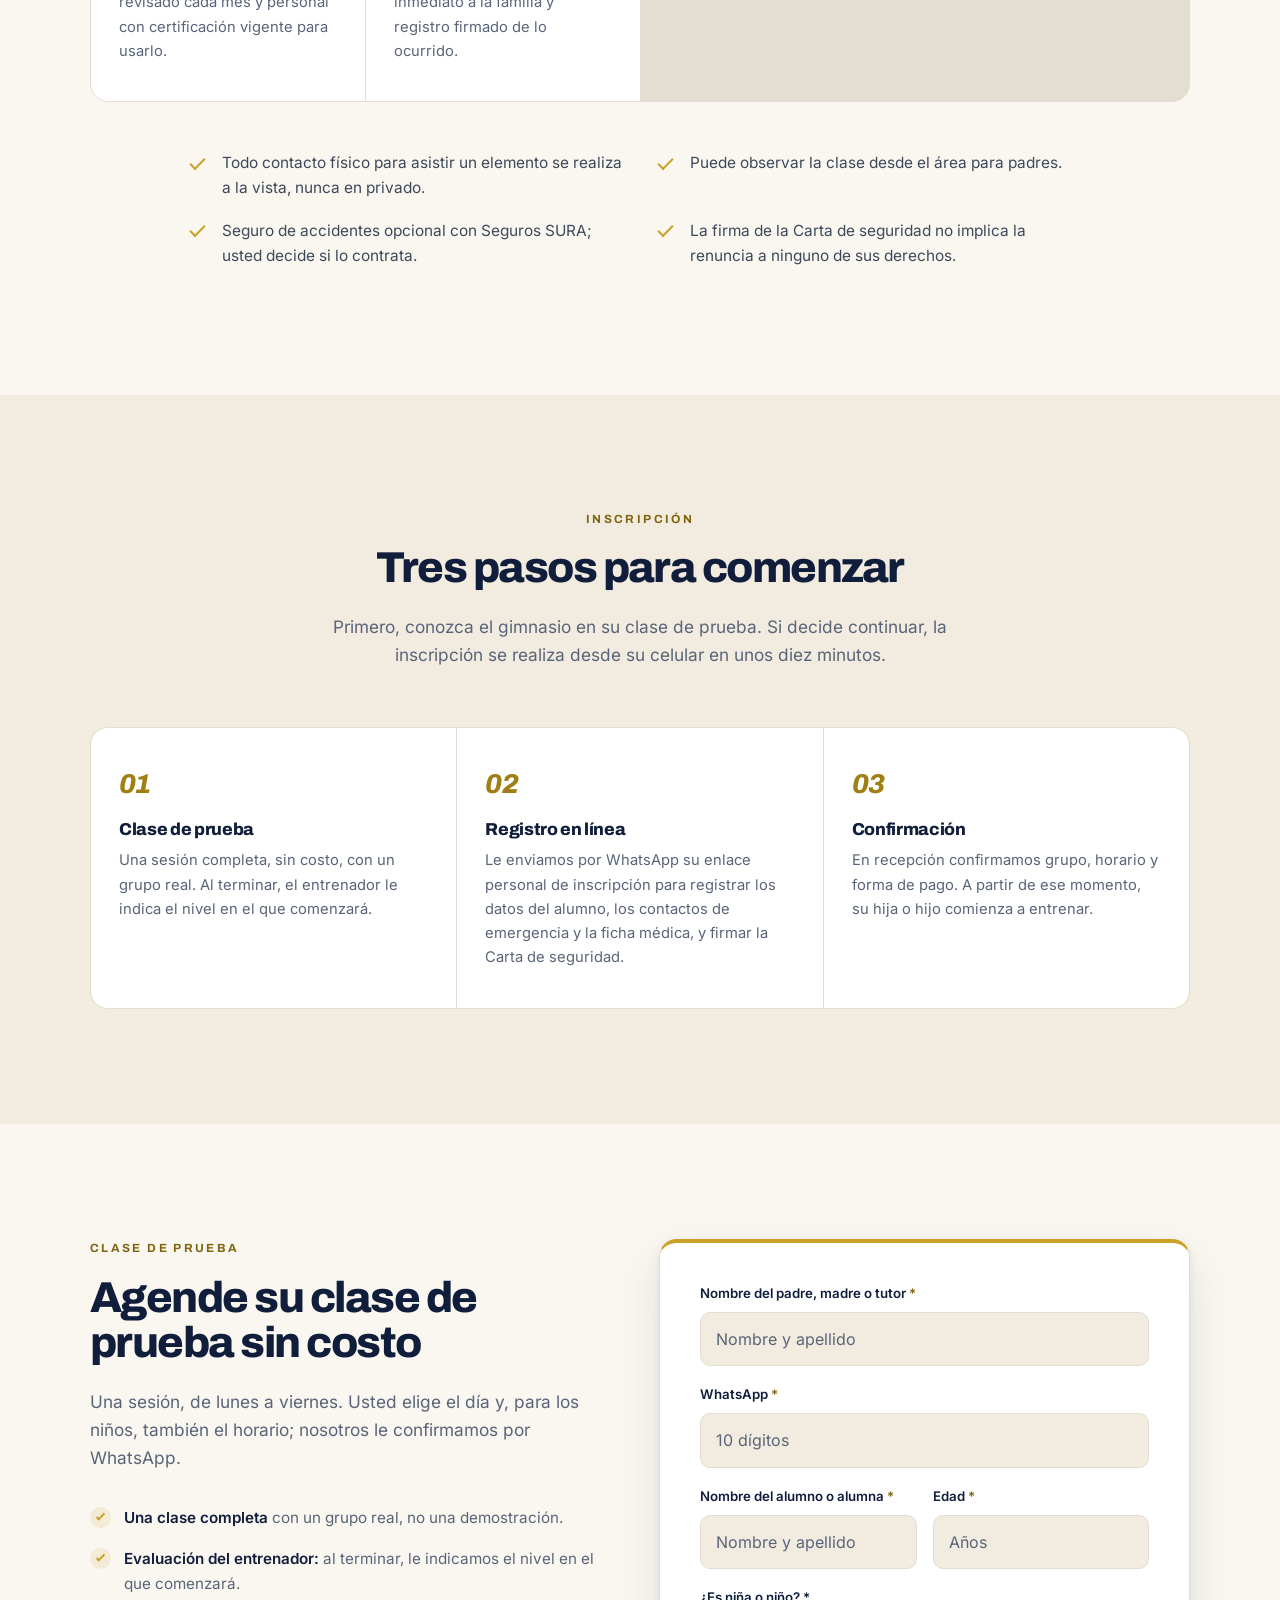
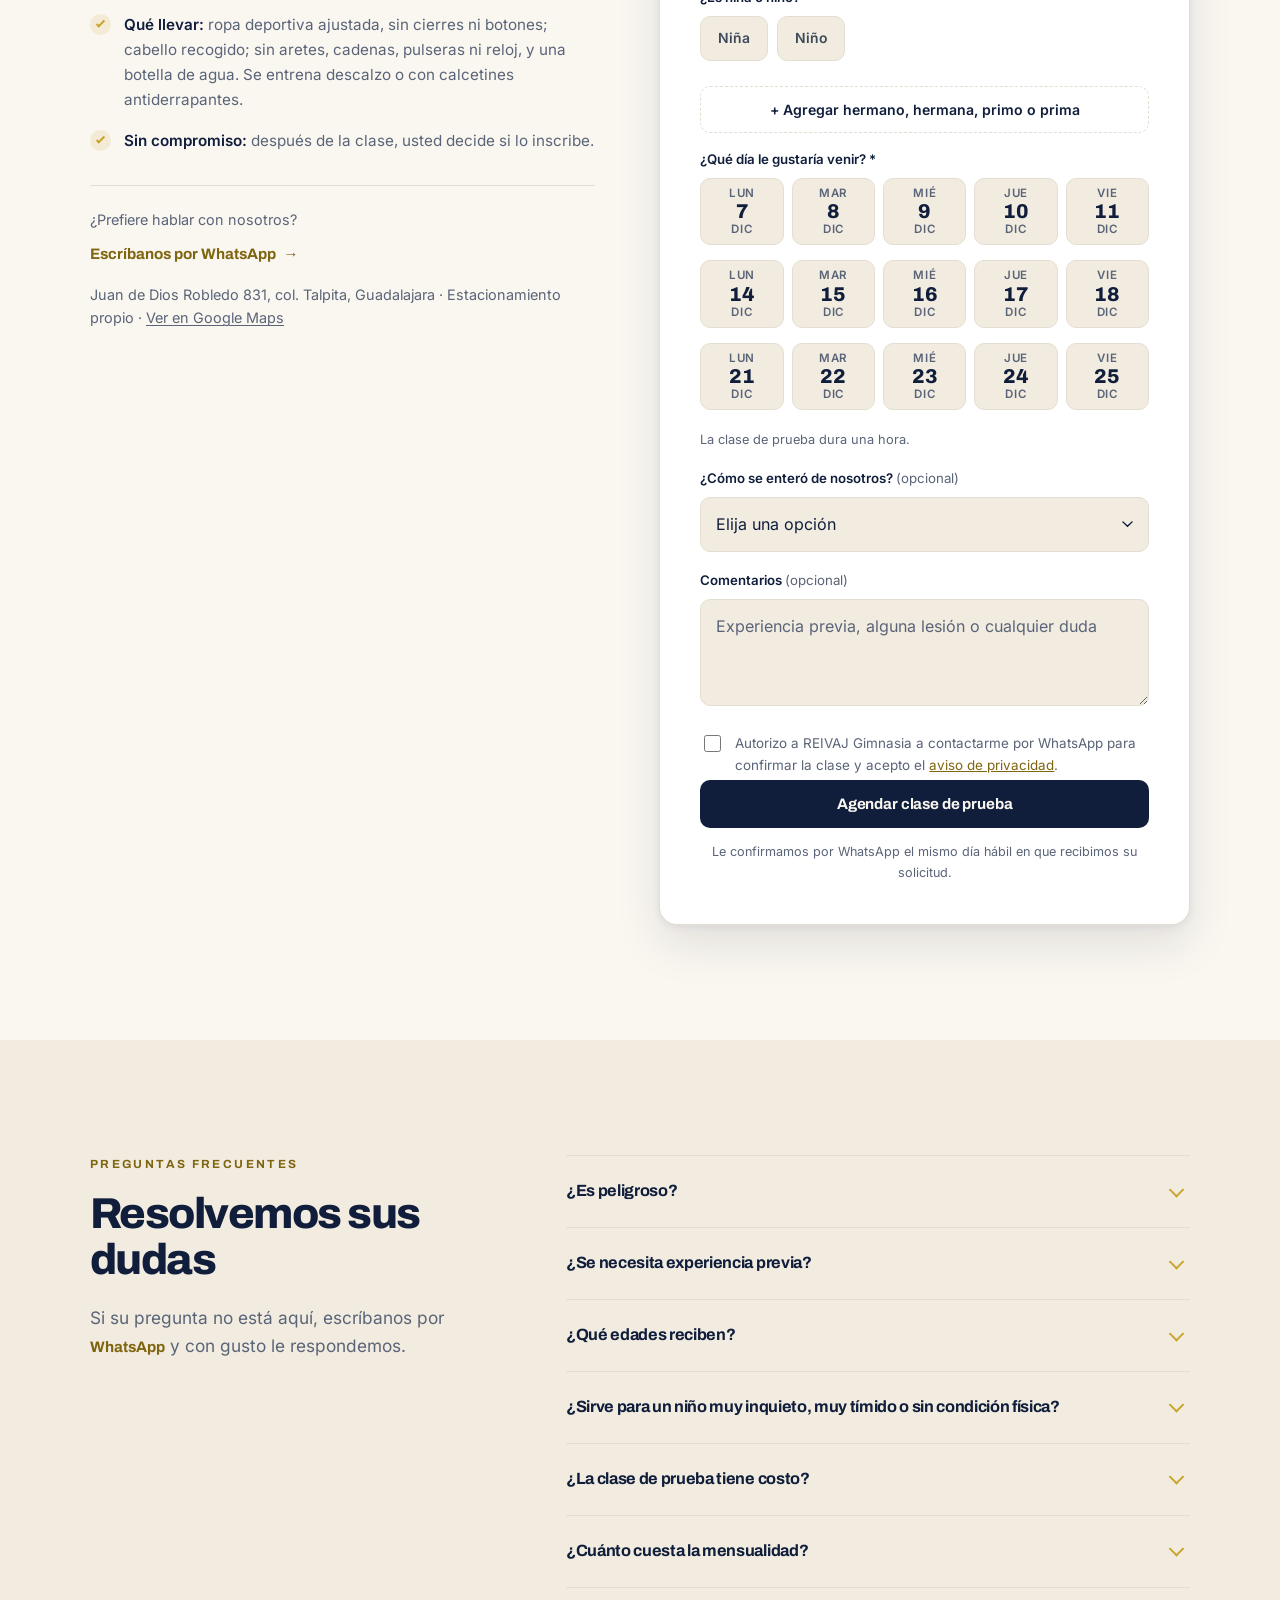
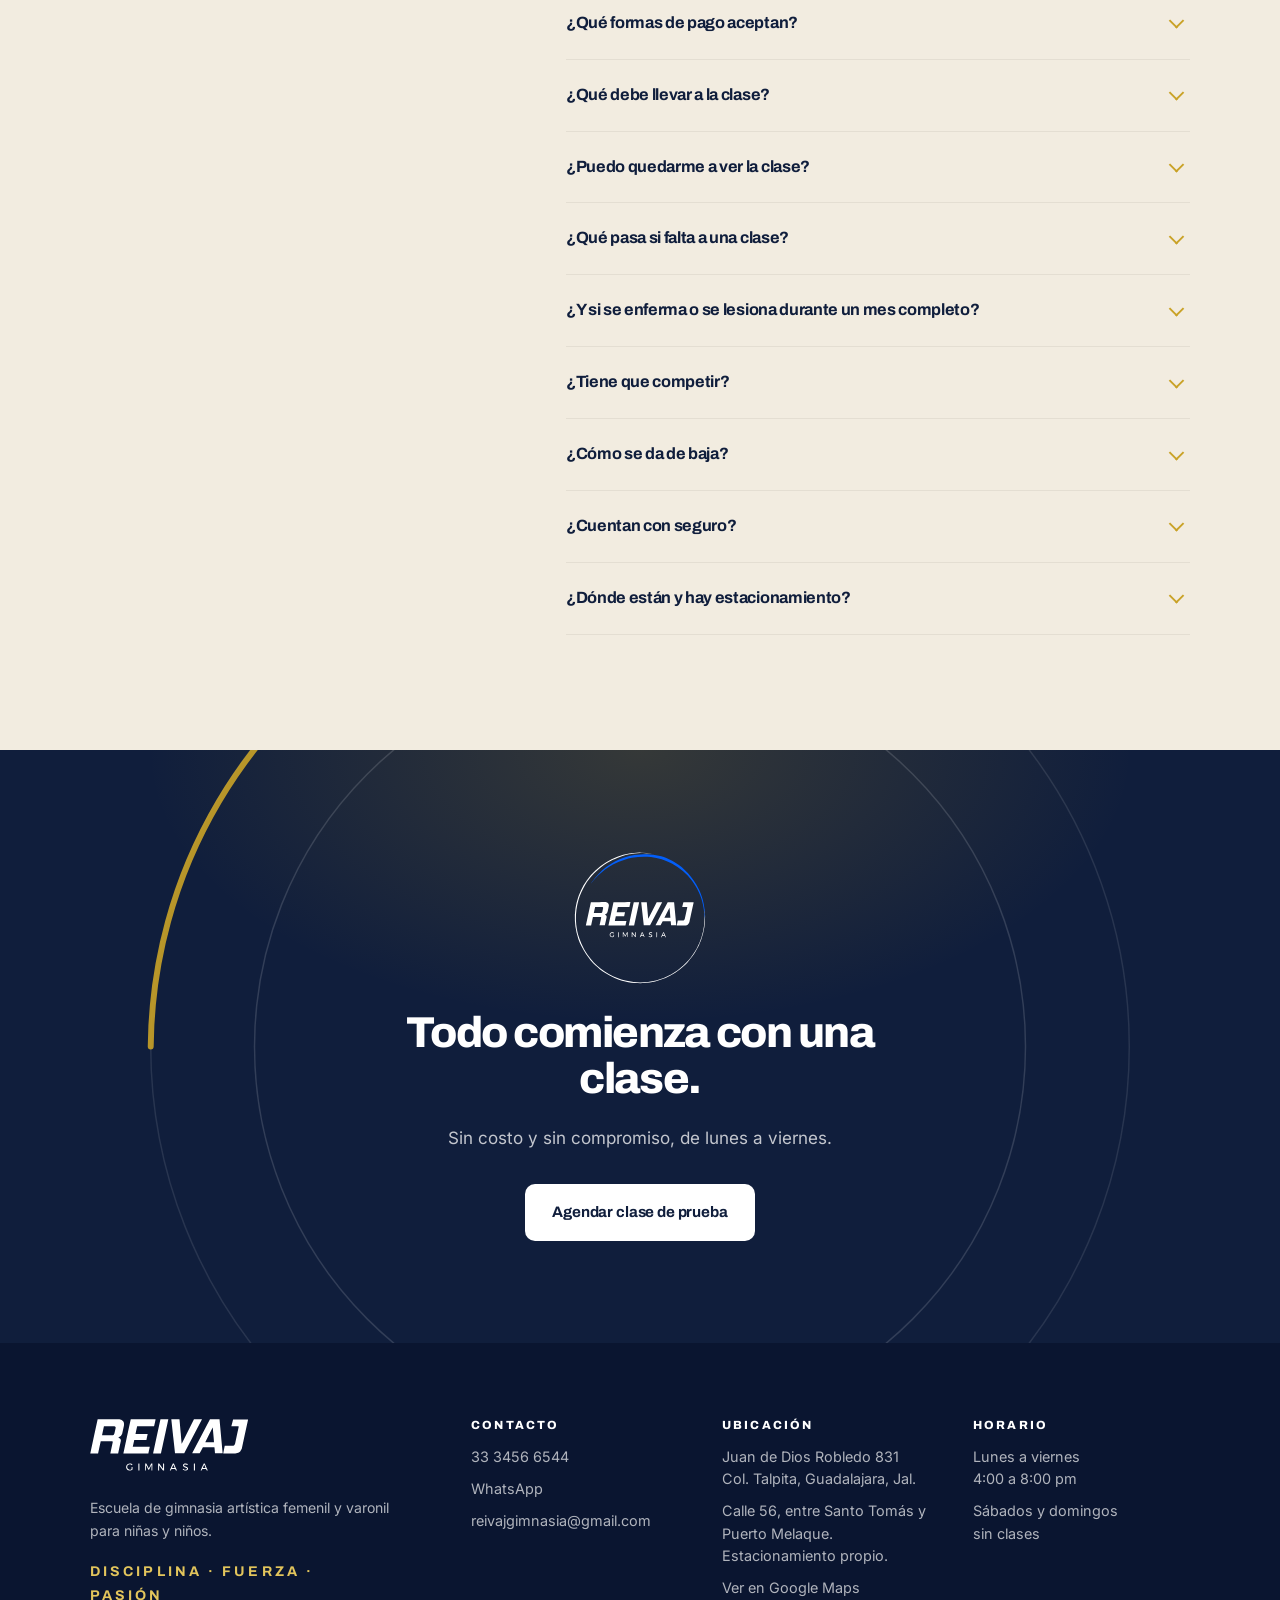
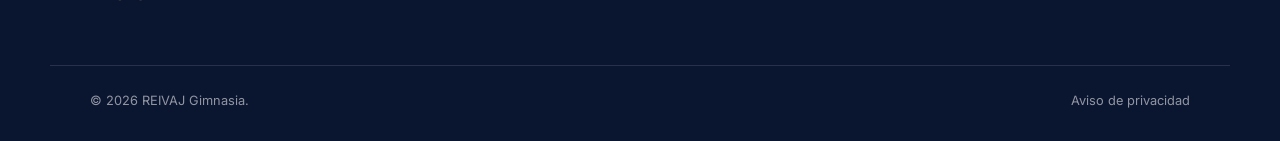
==== commit 43043fcb: "Publicar: la página ya no dice «desde los 4 años» Gimnasia artística para niñas y niños, sin edad mí" ====
--- a/index.html
+++ b/index.html
@@ -4,7 +4,7 @@
 <meta charset="UTF-8">
 <meta name="viewport" content="width=device-width, initial-scale=1">
 <title>Gimnasia artística infantil en Guadalajara | REIVAJ Gimnasia</title>
-<meta name="description" content="Gimnasia artística para niñas y niños desde los 4 años en la colonia Talpita, Guadalajara. Sin experiencia previa. Agende su clase de prueba sin costo.">
+<meta name="description" content="Gimnasia artística para niñas y niños en la colonia Talpita, Guadalajara. Sin experiencia previa. Agende su clase de prueba sin costo.">
 <meta name="theme-color" content="#101E3C">
 <!-- Impide que el modo oscuro automático del navegador invierta la página.
      Va aquí y no solo en el CSS para que el navegador lo sepa antes de cargar styles.css. -->
@@ -16,7 +16,7 @@
 <link rel="canonical" href="https://www.gimnasiareivaj.com/">
 <meta property="og:locale" content="es_MX">
 <meta property="og:title" content="REIVAJ Gimnasia · Gimnasia artística en Guadalajara">
-<meta property="og:description" content="Niñas y niños desde los 4 años, sin necesidad de experiencia previa. Agende su clase de prueba sin costo en la colonia Talpita, Guadalajara.">
+<meta property="og:description" content="Niñas y niños de todas las edades, sin necesidad de experiencia previa. Agende su clase de prueba sin costo en la colonia Talpita, Guadalajara.">
 <meta property="og:site_name" content="REIVAJ Gimnasia">
 <meta property="og:image" content="https://www.gimnasiareivaj.com/assets/compartir.jpg">
 <meta property="og:image:width" content="1200">
@@ -44,7 +44,7 @@
  "@context": "https://schema.org",
  "@type": "SportsActivityLocation",
  "name": "REIVAJ Gimnasia",
- "description": "Escuela de gimnasia artística femenil y varonil para niñas y niños desde los 4 años. Clase de prueba sin costo.",
+ "description": "Escuela de gimnasia artística femenil y varonil para niñas y niños. Clase de prueba sin costo.",
  "url": "https://www.gimnasiareivaj.com/",
  "telephone": "+52 33 3456 6544",
  "email": "reivajgimnasia@gmail.com",
@@ -121,7 +121,7 @@
   <div class="wrap hero__inner">
     <div class="hero__copy reveal">
       <p class="eyebrow">Escuela femenil y varonil · Guadalajara</p>
-      <h1>Gimnasia artística<br><em>para niñas y niños,</em><br>desde los 4 años.</h1>
+      <h1>Gimnasia artística<br><em>para niñas y niños.</em></h1>
       <p class="lead">Su hija o su hijo puede comenzar desde cero, sin necesidad de experiencia previa. Entrenará con alumnos de su misma edad y avanzará de manera progresiva, conforme a su nivel y a sus habilidades.</p>
       <div class="hero__actions">
         <a class="btn btn--primary" href="#agendar">Agendar clase de prueba</a>
@@ -168,7 +168,7 @@
         <li>Campeón nacional en individual general en todas las categorías hasta la mayor, y múltiple medallista nacional en representación de Jalisco.</li>
       </ul>
       <p>De su carrera competitiva conserva un principio: ningún gimnasta avanza antes de estar preparado. Por eso en REIVAJ no se apresura a ningún alumno; cada uno pasa al siguiente elemento cuando domina el anterior.</p>
-      <p>REIVAJ es una escuela de gimnasia artística femenil y varonil ubicada en la colonia Talpita, Guadalajara. Recibimos niñas y niños desde los 4 años, sin necesidad de experiencia previa.</p>
+      <p>REIVAJ es una escuela de gimnasia artística femenil y varonil ubicada en la colonia Talpita, Guadalajara. Recibimos niñas y niños de todas las edades, sin necesidad de experiencia previa.</p>
     </div>
   </div>
   <div class="wrap">
@@ -278,7 +278,7 @@
 
     <div class="cards cards--tres">
       <article class="card reveal">
-        <span class="card__age">Desde 4 años</span>
+        <span class="card__age">Todas las edades</span>
         <h3>Escuela</h3>
         <p>Para niñas y niños que comienzan desde cero o que ya cuentan con bases. Cada alumno avanza elemento por elemento, a su propio ritmo y sin compararse con nadie.</p>
       </article>
@@ -462,7 +462,7 @@
           </div>
           <div class="field">
             <label for="edad">Edad <span aria-hidden="true">*</span></label>
-            <input type="number" id="edad" name="edad" min="4" max="18" inputmode="numeric" enterkeyhint="done" required placeholder="Años">
+            <input type="number" id="edad" name="edad" min="1" max="18" inputmode="numeric" enterkeyhint="done" required placeholder="Años">
             <p class="error" data-error-for="edad"></p>
           </div>
         </div>
@@ -548,8 +548,8 @@
         <p>No. La mayoría de nuestros alumnos comenzó desde cero. Cada uno se integra a un grupo de su edad y avanza conforme a su nivel.</p>
       </details>
       <details>
-        <summary>¿Desde qué edad reciben alumnos?</summary>
-        <p>Recibimos niñas y niños a partir de los 4 años. Los grupos se forman según edad y nivel; después de la clase de prueba le indicamos cuál le corresponde.</p>
+        <summary>¿Qué edades reciben?</summary>
+        <p>Recibimos niñas y niños de todas las edades. Los grupos se forman según edad y nivel; después de la clase de prueba le indicamos cuál le corresponde.</p>
       </details>
       <details>
         <summary>¿Sirve para un niño muy inquieto, muy tímido o sin condición física?</summary>
@@ -629,7 +629,7 @@
       <span class="brand brand--footer">
         <svg class="brand__logo" aria-hidden="true"><use href="assets/logo-reivaj.svg#reivaj-wordmark"/></svg>
       </span>
-      <p>Escuela de gimnasia artística femenil y varonil para niñas y niños desde los 4 años.</p>
+      <p>Escuela de gimnasia artística femenil y varonil para niñas y niños.</p>
       <p class="footer__lema">Disciplina · Fuerza · Pasión</p>
     </div>
 
